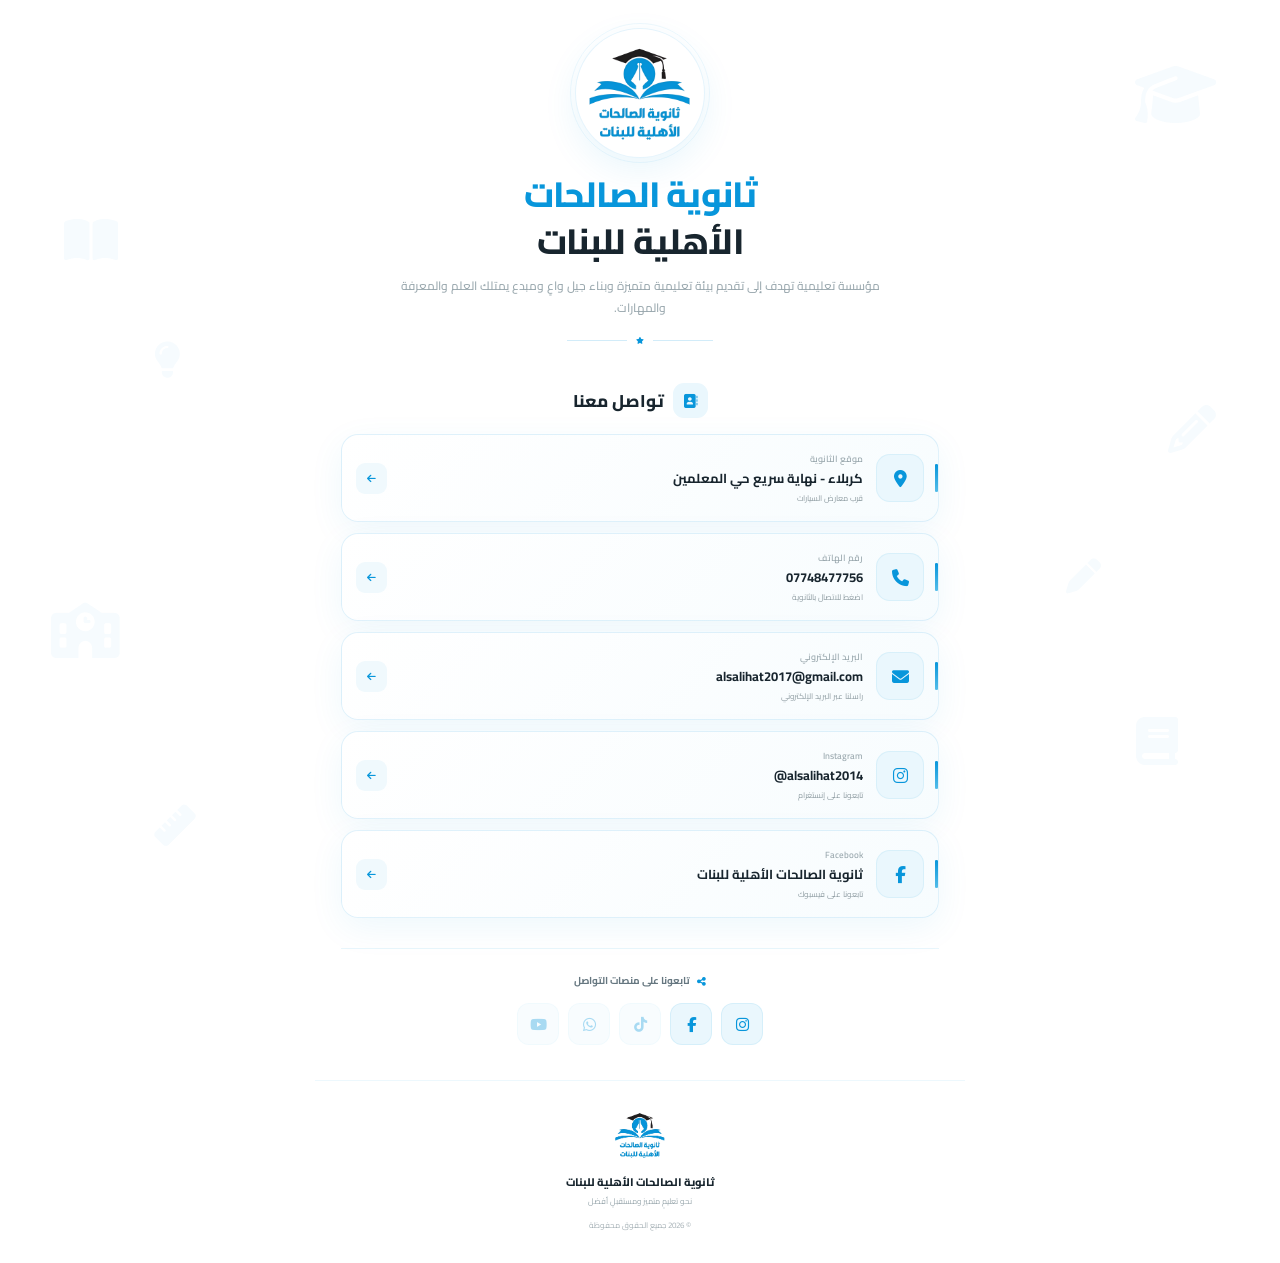
==== index.html @ 440ab349 "Add files via upload" ====
<!DOCTYPE html>
<html lang="ar" dir="rtl">

<head>

    <meta charset="UTF-8">

    <meta name="viewport"
          content="width=device-width, initial-scale=1.0">

    <meta name="theme-color"
          content="#0896DB">

    <meta name="description"
          content="ثانوية الصالحات الأهلية للبنات - كربلاء">

    <title>
        ثانوية الصالحات الأهلية للبنات
    </title>


    <!-- ==============================
         GOOGLE FONT
    =============================== -->

    <link rel="preconnect"
          href="https://fonts.googleapis.com">

    <link rel="preconnect"
          href="https://fonts.gstatic.com"
          crossorigin>

    <link href="https://fonts.googleapis.com/css2?family=Cairo:wght@400;500;600;700;800&display=swap"
          rel="stylesheet">


    <!-- ==============================
         FONT AWESOME
    =============================== -->

    <link rel="stylesheet"
          href="https://cdnjs.cloudflare.com/ajax/libs/font-awesome/6.5.2/css/all.min.css">


    <!-- ==============================
         CSS
    =============================== -->

    <link rel="stylesheet"
          href="style.css">

</head>


<body>


    <!-- ==========================================
         SCHOOL BACKGROUND SYMBOLS
    =========================================== -->

    <div class="school-symbols" aria-hidden="true">

        <span class="symbol symbol-1">
            <i class="fa-solid fa-graduation-cap"></i>
        </span>

        <span class="symbol symbol-2">
            <i class="fa-solid fa-book-open"></i>
        </span>

        <span class="symbol symbol-3">
            <i class="fa-solid fa-pencil"></i>
        </span>

        <span class="symbol symbol-4">
            <i class="fa-solid fa-school"></i>
        </span>

        <span class="symbol symbol-5">
            <i class="fa-solid fa-book"></i>
        </span>

        <span class="symbol symbol-6">
            <i class="fa-solid fa-ruler"></i>
        </span>

        <span class="symbol symbol-7">
            <i class="fa-solid fa-lightbulb"></i>
        </span>

        <span class="symbol symbol-8">
            <i class="fa-solid fa-pen"></i>
        </span>

    </div>



    <!-- ==========================================
         MAIN PAGE
    =========================================== -->

    <div class="page">


        <!-- ======================================
             HEADER
        ======================================= -->

        <header class="header">


            <!-- LOGO -->

            <div class="logo-box">

                <img src="logo.png"
                     class="logo"
                     alt="شعار ثانوية الصالحات الأهلية للبنات">

            </div>


            <!-- SCHOOL NAME -->

            <h1>

                ثانوية الصالحات

                <span>
                    الأهلية للبنات
                </span>

            </h1>


            <!-- SHORT DESCRIPTION -->

            <p class="school-description">

                مؤسسة تعليمية تهدف إلى تقديم بيئة
                تعليمية متميزة وبناء جيل واعٍ ومبدع
                يمتلك العلم والمعرفة والمهارات.

            </p>


            <!-- DECORATIVE LINE -->

            <div class="header-line">

                <span></span>

                <i class="fa-solid fa-star"></i>

                <span></span>

            </div>


        </header>



        <!-- ======================================
             CONTACT
        ======================================= -->

        <main>

            <section class="contact-section">


                <!-- SECTION TITLE -->

                <div class="section-title">

                    <div class="title-icon">

                        <i class="fa-solid fa-address-book"></i>

                    </div>

                    <h2>
                        تواصل معنا
                    </h2>

                </div>



                <!-- ==================================
                     LOCATION
                =================================== -->

                <a href="https://maps.google.com?q=%D8%AB%D8%A7%D9%86%D9%88%D9%8A%D8%A9%20%D8%A7%D9%84%D8%B5%D8%A7%D9%84%D8%AD%D8%A7%D8%AA%20%D8%A7%D9%84%D8%A7%D9%87%D9%84%D9%8A%D8%A9%20%D9%84%D9%84%D8%A8%D9%86%D8%A7%D8%AA,%20Karbala"
                   target="_blank"
                   rel="noopener noreferrer"
                   class="contact-card">


                    <div class="card-icon">

                        <i class="fa-solid fa-location-dot"></i>

                    </div>


                    <div class="card-content">

                        <small>
                            موقع الثانوية
                        </small>

                        <strong>
                            كربلاء - نهاية سريع حي المعلمين
                        </strong>

                        <p>
                            قرب معارض السيارات
                        </p>

                    </div>


                    <div class="card-arrow">

                        <i class="fa-solid fa-arrow-left"></i>

                    </div>


                </a>



                <!-- ==================================
                     PHONE
                =================================== -->

                <a href="tel:07748477756"
                   class="contact-card">


                    <div class="card-icon">

                        <i class="fa-solid fa-phone"></i>

                    </div>


                    <div class="card-content">

                        <small>
                            رقم الهاتف
                        </small>

                        <strong class="english"
                                dir="ltr">

                            07748477756

                        </strong>

                        <p>
                            اضغط للاتصال بالثانوية
                        </p>

                    </div>


                    <div class="card-arrow">

                        <i class="fa-solid fa-arrow-left"></i>

                    </div>


                </a>



                <!-- ==================================
                     EMAIL
                =================================== -->

                <a href="mailto:alsalihat2017@gmail.com"
                   class="contact-card">


                    <div class="card-icon">

                        <i class="fa-solid fa-envelope"></i>

                    </div>


                    <div class="card-content">

                        <small>
                            البريد الإلكتروني
                        </small>

                        <strong class="english"
                                dir="ltr">

                            alsalihat2017@gmail.com

                        </strong>

                        <p>
                            راسلنا عبر البريد الإلكتروني
                        </p>

                    </div>


                    <div class="card-arrow">

                        <i class="fa-solid fa-arrow-left"></i>

                    </div>


                </a>



                <!-- ==================================
                     INSTAGRAM
                =================================== -->

                <a href="https://www.instagram.com/alsalihat2014"
                   target="_blank"
                   rel="noopener noreferrer"
                   class="contact-card">


                    <div class="card-icon">

                        <i class="fa-brands fa-instagram"></i>

                    </div>


                    <div class="card-content">

                        <small>
                            Instagram
                        </small>

                        <strong class="english"
                                dir="ltr">

                            @alsalihat2014

                        </strong>

                        <p>
                            تابعونا على إنستغرام
                        </p>

                    </div>


                    <div class="card-arrow">

                        <i class="fa-solid fa-arrow-left"></i>

                    </div>


                </a>



                <!-- ==================================
                     FACEBOOK
                =================================== -->

                <a href="https://www.facebook.com/share/19AKbTuxn4/"
                   target="_blank"
                   rel="noopener noreferrer"
                   class="contact-card">


                    <div class="card-icon">

                        <i class="fa-brands fa-facebook-f"></i>

                    </div>


                    <div class="card-content">

                        <small>
                            Facebook
                        </small>

                        <strong>
                            ثانوية الصالحات الأهلية للبنات
                        </strong>

                        <p>
                            تابعونا على فيسبوك
                        </p>

                    </div>


                    <div class="card-arrow">

                        <i class="fa-solid fa-arrow-left"></i>

                    </div>


                </a>


            </section>



            <!-- ======================================
                 SOCIAL ICONS
            ======================================= -->

            <section class="social-section">


                <p class="social-heading">

                    <i class="fa-solid fa-share-nodes"></i>

                    تابعونا على منصات التواصل

                </p>


                <div class="social-icons">


                    <!-- Instagram -->

                    <a href="https://www.instagram.com/alsalihat2014"
                       target="_blank"
                       rel="noopener noreferrer"
                       aria-label="Instagram">

                        <i class="fa-brands fa-instagram"></i>

                    </a>


                    <!-- Facebook -->

                    <a href="https://www.facebook.com/share/19AKbTuxn4/"
                       target="_blank"
                       rel="noopener noreferrer"
                       aria-label="Facebook">

                        <i class="fa-brands fa-facebook-f"></i>

                    </a>


                    <!-- TikTok - Add Link -->

                    <a href="#"
                       class="disabled-social"
                       aria-label="TikTok">

                        <i class="fa-brands fa-tiktok"></i>

                    </a>


                    <!-- WhatsApp - Add Link -->

                    <a href="#"
                       class="disabled-social"
                       aria-label="WhatsApp">

                        <i class="fa-brands fa-whatsapp"></i>

                    </a>


                    <!-- YouTube - Add Link -->

                    <a href="#"
                       class="disabled-social"
                       aria-label="YouTube">

                        <i class="fa-brands fa-youtube"></i>

                    </a>


                </div>


            </section>


        </main>



        <!-- ======================================
             FOOTER
        ======================================= -->

        <footer>


            <div class="footer-logo">

                <img src="logo.png"
                     alt="شعار ثانوية الصالحات">

            </div>


            <h3>
                ثانوية الصالحات الأهلية للبنات
            </h3>


            <p>
                نحو تعليمٍ متميز ومستقبلٍ أفضل
            </p>


            <div class="copyright">

                ©

                <span id="year"></span>

                جميع الحقوق محفوظة

            </div>


        </footer>


    </div>



    <!-- ==========================================
         SCROLL TOP
    =========================================== -->

    <button id="scrollTop"
            class="scroll-top"
            aria-label="العودة إلى الأعلى">

        <i class="fa-solid fa-chevron-up"></i>

    </button>



    <!-- ==========================================
         JAVASCRIPT
    =========================================== -->

    <script src="script.js"></script>


</body>

</html>
---- style.css ----
/* =========================================================
   ثانوية الصالحات الأهلية للبنات
   PROFESSIONAL CSS
========================================================= */


/* =========================================================
   VARIABLES
========================================================= */

:root {

    --blue: #0896DB;

    --blue-dark: #067DB8;

    --blue-light: #EAF7FD;

    --blue-ultra-light: #F7FCFE;

    --dark: #18252E;

    --text: #667780;

    --muted: #9AA8AE;

    --white: #FFFFFF;

    --border: rgba(8, 150, 219, 0.12);

    --shadow:
        0 10px 35px rgba(8, 150, 219, 0.07);

    --shadow-hover:
        0 18px 45px rgba(8, 150, 219, 0.14);

}


/* =========================================================
   RESET
========================================================= */

* {

    margin: 0;

    padding: 0;

    box-sizing: border-box;

}


html {

    scroll-behavior: smooth;

}


body {

    min-height: 100vh;

    margin: 0;

    background: #FFFFFF;

    color: var(--dark);

    font-family: "Cairo", sans-serif;

    overflow-x: hidden;

}


button,
a {

    -webkit-tap-highlight-color: transparent;

}


::selection {

    background: var(--blue);

    color: #FFFFFF;

}


/* =========================================================
   PAGE
========================================================= */

.page {

    width: 100%;

    max-width: 650px;

    margin: 0 auto;

    position: relative;

    z-index: 2;

}


/* =========================================================
   SCHOOL BACKGROUND SYMBOLS
========================================================= */

.school-symbols {

    position: fixed;

    inset: 0;

    width: 100%;

    height: 100%;

    overflow: hidden;

    pointer-events: none;

    z-index: 0;

}


.school-symbols .symbol {

    position: absolute;

    display: flex;

    align-items: center;

    justify-content: center;

    color: var(--blue);

    opacity: .035;

    animation: floating 8s ease-in-out infinite;

}


.symbol-1 {

    top: 7%;

    right: 5%;

    font-size: 65px;

}


.symbol-2 {

    top: 24%;

    left: 5%;

    font-size: 48px;

    animation-delay: -2s !important;

}


.symbol-3 {

    top: 45%;

    right: 5%;

    font-size: 48px;

    animation-delay: -4s !important;

}


.symbol-4 {

    top: 67%;

    left: 4%;

    font-size: 55px;

    animation-delay: -1s !important;

}


.symbol-5 {

    bottom: 15%;

    right: 8%;

    font-size: 48px;

    animation-delay: -5s !important;

}


.symbol-6 {

    bottom: 6%;

    left: 12%;

    font-size: 42px;

    animation-delay: -3s !important;

}


.symbol-7 {

    top: 38%;

    left: 12%;

    font-size: 36px;

    animation-delay: -6s !important;

}


.symbol-8 {

    bottom: 34%;

    right: 14%;

    font-size: 35px;

    animation-delay: -7s !important;

}


@keyframes floating {

    0%,
    100% {

        transform:
            translateY(0)
            rotate(-8deg);

    }

    50% {

        transform:
            translateY(-12px)
            rotate(3deg);

    }

}


/* =========================================================
   HEADER
========================================================= */

.header {

    width: 92%;

    margin: 0 auto;

    padding-top: 28px;

    text-align: center;

    animation:
        headerShow .8s ease both;

}


@keyframes headerShow {

    from {

        opacity: 0;

        transform: translateY(-20px);

    }

    to {

        opacity: 1;

        transform: translateY(0);

    }

}


/* =========================================================
   LOGO
========================================================= */

.logo-box {

    width: 130px;

    height: 130px;

    margin: 0 auto 13px;

    display: flex;

    align-items: center;

    justify-content: center;

    background: #FFFFFF;

    border-radius: 50%;

    border:
        1px solid rgba(8,150,219,.10);

    box-shadow:
        0 12px 35px rgba(8,150,219,.09);

    position: relative;

    transition:
        transform .35s ease,
        box-shadow .35s ease;

}


.logo-box::before {

    content: "";

    position: absolute;

    inset: -6px;

    border-radius: 50%;

    border:
        1px solid rgba(8,150,219,.07);

}


.logo-box:hover {

    transform:
        translateY(-4px)
        scale(1.02);

    box-shadow:
        0 18px 45px rgba(8,150,219,.15);

}


.logo {

    width: 92%;

    height: 92%;

    object-fit: contain;

    display: block;

}


/* =========================================================
   SCHOOL NAME
========================================================= */

.header h1 {

    margin: 0;

    color: var(--blue);

    font-size:
        clamp(25px, 5vw, 35px);

    font-weight: 800;

    line-height: 1.35;

    letter-spacing: -.8px;

}


.header h1 span {

    display: block;

    color: var(--dark);

}


/* =========================================================
   DESCRIPTION
========================================================= */

.school-description {

    max-width: 500px;

    margin: 9px auto 0;

    color: var(--muted);

    font-size:
        clamp(9px, 1.8vw, 12px);

    font-weight: 500;

    line-height: 1.9;

}


/* =========================================================
   HEADER LINE
========================================================= */

.header-line {

    width: 160px;

    height: 15px;

    margin: 13px auto 0;

    display: flex;

    align-items: center;

    justify-content: center;

    gap: 9px;

}


.header-line span {

    width: 60px;

    height: 1px;

    background:
        rgba(8,150,219,.18);

}


.header-line i {

    color: var(--blue);

    font-size: 7px;

}


/* =========================================================
   MAIN
========================================================= */

main {

    width: 92%;

    margin: 0 auto;

    padding:
        35px 0 35px;

}


/* =========================================================
   CONTACT SECTION
========================================================= */

.contact-section {

    width: 100%;

}


/* =========================================================
   SECTION TITLE
========================================================= */

.section-title {

    display: flex;

    align-items: center;

    justify-content: center;

    gap: 9px;

    margin-bottom: 16px;

}


.title-icon {

    width: 35px;

    height: 35px;

    display: flex;

    align-items: center;

    justify-content: center;

    border-radius: 11px;

    color: var(--blue);

    background:
        var(--blue-light);

    font-size: 14px;

}


.section-title h2 {

    color: var(--dark);

    font-size: 17px;

    font-weight: 800;

}


/* =========================================================
   CONTACT CARD
========================================================= */

.contact-card {

    width: 100%;

    min-height: 88px;

    margin-bottom: 11px;

    padding:
        13px 14px;

    display: flex;

    align-items: center;

    gap: 13px;

    position: relative;

    overflow: hidden;

    text-decoration: none;

    color: inherit;

    background:
        linear-gradient(
            135deg,
            #FFFFFF,
            var(--blue-ultra-light)
        );

    border:
        1px solid var(--border);

    border-radius: 17px;

    box-shadow: var(--shadow);

    opacity: 0;

    transform: translateY(18px);

    transition:
        opacity .65s ease,
        transform .65s ease,
        box-shadow .35s ease,
        border-color .35s ease;

}


.contact-card.visible {

    opacity: 1;

    transform: translateY(0);

}


.contact-card:hover {

    transform:
        translateY(-4px);

    border-color:
        rgba(8,150,219,.24);

    box-shadow:
        var(--shadow-hover);

}


.contact-card::before {

    content: "";

    position: absolute;

    right: 0;

    top: 15px;

    bottom: 15px;

    width: 3px;

    background:
        linear-gradient(
            180deg,
            var(--blue),
            #54BDE9
        );

    border-radius: 5px;

    transform: scaleY(.5);

    transition:
        transform .35s ease;

}


.contact-card:hover::before {

    transform: scaleY(1);

}


/* =========================================================
   CARD ICON
========================================================= */

.card-icon {

    flex: 0 0 48px;

    width: 48px;

    height: 48px;

    display: flex;

    align-items: center;

    justify-content: center;

    border-radius: 14px;

    background:
        var(--blue-light);

    color: var(--blue);

    font-size: 17px;

    border:
        1px solid rgba(8,150,219,.08);

    transition:
        .35s ease;

}


.contact-card:hover .card-icon {

    color: #FFFFFF;

    background:
        var(--blue);

    transform:
        scale(1.06)
        rotate(-3deg);

}


/* =========================================================
   CARD CONTENT
========================================================= */

.card-content {

    flex: 1;

    min-width: 0;

    text-align: right;

}


.card-content small {

    display: block;

    margin-bottom: 1px;

    color: var(--muted);

    font-size: 9px;

    font-weight: 600;

}


.card-content strong {

    display: block;

    color: var(--dark);

    font-size:
        clamp(10px, 2vw, 13px);

    font-weight: 700;

    line-height: 1.65;

    overflow-wrap: anywhere;

}


.card-content p {

    margin-top: 1px;

    color: #98A5AA;

    font-size: 8px;

    font-weight: 500;

}


/* =========================================================
   ENGLISH TEXT
========================================================= */

.english {

    direction: ltr;

    text-align: right;

    font-family:
        "Cairo",
        sans-serif;

}


/* =========================================================
   CARD ARROW
========================================================= */

.card-arrow {

    flex: 0 0 31px;

    width: 31px;

    height: 31px;

    display: flex;

    align-items: center;

    justify-content: center;

    border-radius: 9px;

    background:
        #F0F9FD;

    color: var(--blue);

    font-size: 10px;

    transition:
        .35s ease;

}


.contact-card:hover .card-arrow {

    color: #FFFFFF;

    background:
        var(--blue);

    transform:
        translateX(-4px);

}


/* =========================================================
   SOCIAL SECTION
========================================================= */

.social-section {

    margin-top: 30px;

    padding-top: 22px;

    text-align: center;

    border-top:
        1px solid
        rgba(8,150,219,.09);

}


.social-heading {

    display: flex;

    align-items: center;

    justify-content: center;

    gap: 7px;

    color: var(--text);

    font-size: 10px;

    font-weight: 700;

}


.social-heading i {

    color: var(--blue);

}


/* =========================================================
   SOCIAL ICONS
========================================================= */

.social-icons {

    margin-top: 13px;

    display: flex;

    align-items: center;

    justify-content: center;

    gap: 9px;

}


.social-icons a {

    width: 42px;

    height: 42px;

    display: flex;

    align-items: center;

    justify-content: center;

    border-radius: 12px;

    text-decoration: none;

    color: var(--blue);

    background:
        var(--blue-light);

    border:
        1px solid
        rgba(8,150,219,.09);

    font-size: 15px;

    transition:
        transform .3s ease,
        background .3s ease,
        color .3s ease,
        box-shadow .3s ease;

}


.social-icons a:hover {

    color: #FFFFFF;

    background:
        var(--blue);

    transform:
        translateY(-5px);

    box-shadow:
        0 10px 25px
        rgba(8,150,219,.17);

}


/* =========================================================
   DISABLED SOCIAL
========================================================= */

.disabled-social {

    opacity: .35;

    cursor: default;

}


.disabled-social:hover {

    color: var(--blue) !important;

    background:
        var(--blue-light) !important;

    transform: none !important;

    box-shadow: none !important;

}


/* =========================================================
   FOOTER
========================================================= */

footer {

    width: 100%;

    padding:
        25px 15px 30px;

    text-align: center;

    border-top:
        1px solid
        rgba(8,150,219,.07);

}


.footer-logo {

    width: 58px;

    height: 58px;

    margin: 0 auto 8px;

}


.footer-logo img {

    width: 100%;

    height: 100%;

    object-fit: contain;

}


footer h3 {

    color: var(--dark);

    font-size: 11px;

    font-weight: 800;

}


footer p {

    margin-top: 2px;

    color: var(--muted);

    font-size: 8px;

}


.copyright {

    margin-top: 9px;

    color: #A6B1B6;

    font-size: 8px;

}


/* =========================================================
   SCROLL TOP
========================================================= */

.scroll-top {

    position: fixed;

    left: 20px;

    bottom: 20px;

    width: 42px;

    height: 42px;

    display: flex;

    align-items: center;

    justify-content: center;

    border: none;

    border-radius: 12px;

    color: #FFFFFF;

    background:
        var(--blue);

    box-shadow:
        0 10px 25px
        rgba(8,150,219,.2);

    cursor: pointer;

    opacity: 0;

    visibility: hidden;

    transform:
        translateY(15px);

    transition:
        .3s ease;

    z-index: 50;

}


.scroll-top.show {

    opacity: 1;

    visibility: visible;

    transform:
        translateY(0);

}


.scroll-top:hover {

    background:
        var(--blue-dark);

    transform:
        translateY(-4px);

}


/* =========================================================
   MOBILE
========================================================= */

@media (max-width: 600px) {


    .header {

        padding-top: 22px;

    }


    .logo-box {

        width: 108px;

        height: 108px;

        margin-bottom: 11px;

    }


    .header h1 {

        font-size: 23px;

        line-height: 1.4;

    }


    .school-description {

        max-width: 340px;

        margin-top: 7px;

        font-size: 9px;

        line-height: 1.9;

    }


    .header-line {

        margin-top: 11px;

    }


    main {

        padding-top: 28px;

    }


    .section-title {

        margin-bottom: 13px;

    }


    .section-title h2 {

        font-size: 15px;

    }


    .title-icon {

        width: 32px;

        height: 32px;

        border-radius: 10px;

        font-size: 12px;

    }


    .contact-card {

        min-height: 79px;

        padding: 11px;

        gap: 10px;

        border-radius: 15px;

    }


    .card-icon {

        flex-basis: 42px;

        width: 42px;

        height: 42px;

        border-radius: 12px;

        font-size: 15px;

    }


    .card-content small {

        font-size: 8px;

    }


    .card-content strong {

        font-size: 10px;

    }


    .card-content p {

        font-size: 7px;

    }


    .card-arrow {

        flex-basis: 28px;

        width: 28px;

        height: 28px;

        font-size: 9px;

    }


    .social-section {

        margin-top: 25px;

        padding-top: 19px;

    }


    .social-heading {

        font-size: 9px;

    }


    .social-icons {

        gap: 7px;

        margin-top: 11px;

    }


    .social-icons a {

        width: 38px;

        height: 38px;

        border-radius: 11px;

        font-size: 13px;

    }


    footer {

        padding-top: 22px;

    }


    .footer-logo {

        width: 50px;

        height: 50px;

    }


    .scroll-top {

        width: 38px;

        height: 38px;

        left: 14px;

        bottom: 14px;

        border-radius: 10px;

    }


    .school-symbols .symbol-1 {

        right: -15px;

    }


    .school-symbols .symbol-2 {

        left: -15px;

    }


    .school-symbols .symbol-4 {

        left: -15px;

    }

}


/* =========================================================
   VERY SMALL MOBILE
========================================================= */

@media (max-width: 380px) {


    .logo-box {

        width: 96px;

        height: 96px;

    }


    .header h1 {

        font-size: 21px;

    }


    .school-description {

        font-size: 8px;

    }


    .contact-card {

        min-height: 75px;

        padding: 9px;

    }


    .card-icon {

        flex-basis: 39px;

        width: 39px;

        height: 39px;

    }


    .card-content strong {

        font-size: 9px;

    }

}


/* =========================================================
   REDUCED MOTION
========================================================= */

@media (prefers-reduced-motion: reduce) {

    *,
    *::before,
    *::after {

        animation: none !important;

        transition: none !important;

        scroll-behavior: auto !important;

    }

}
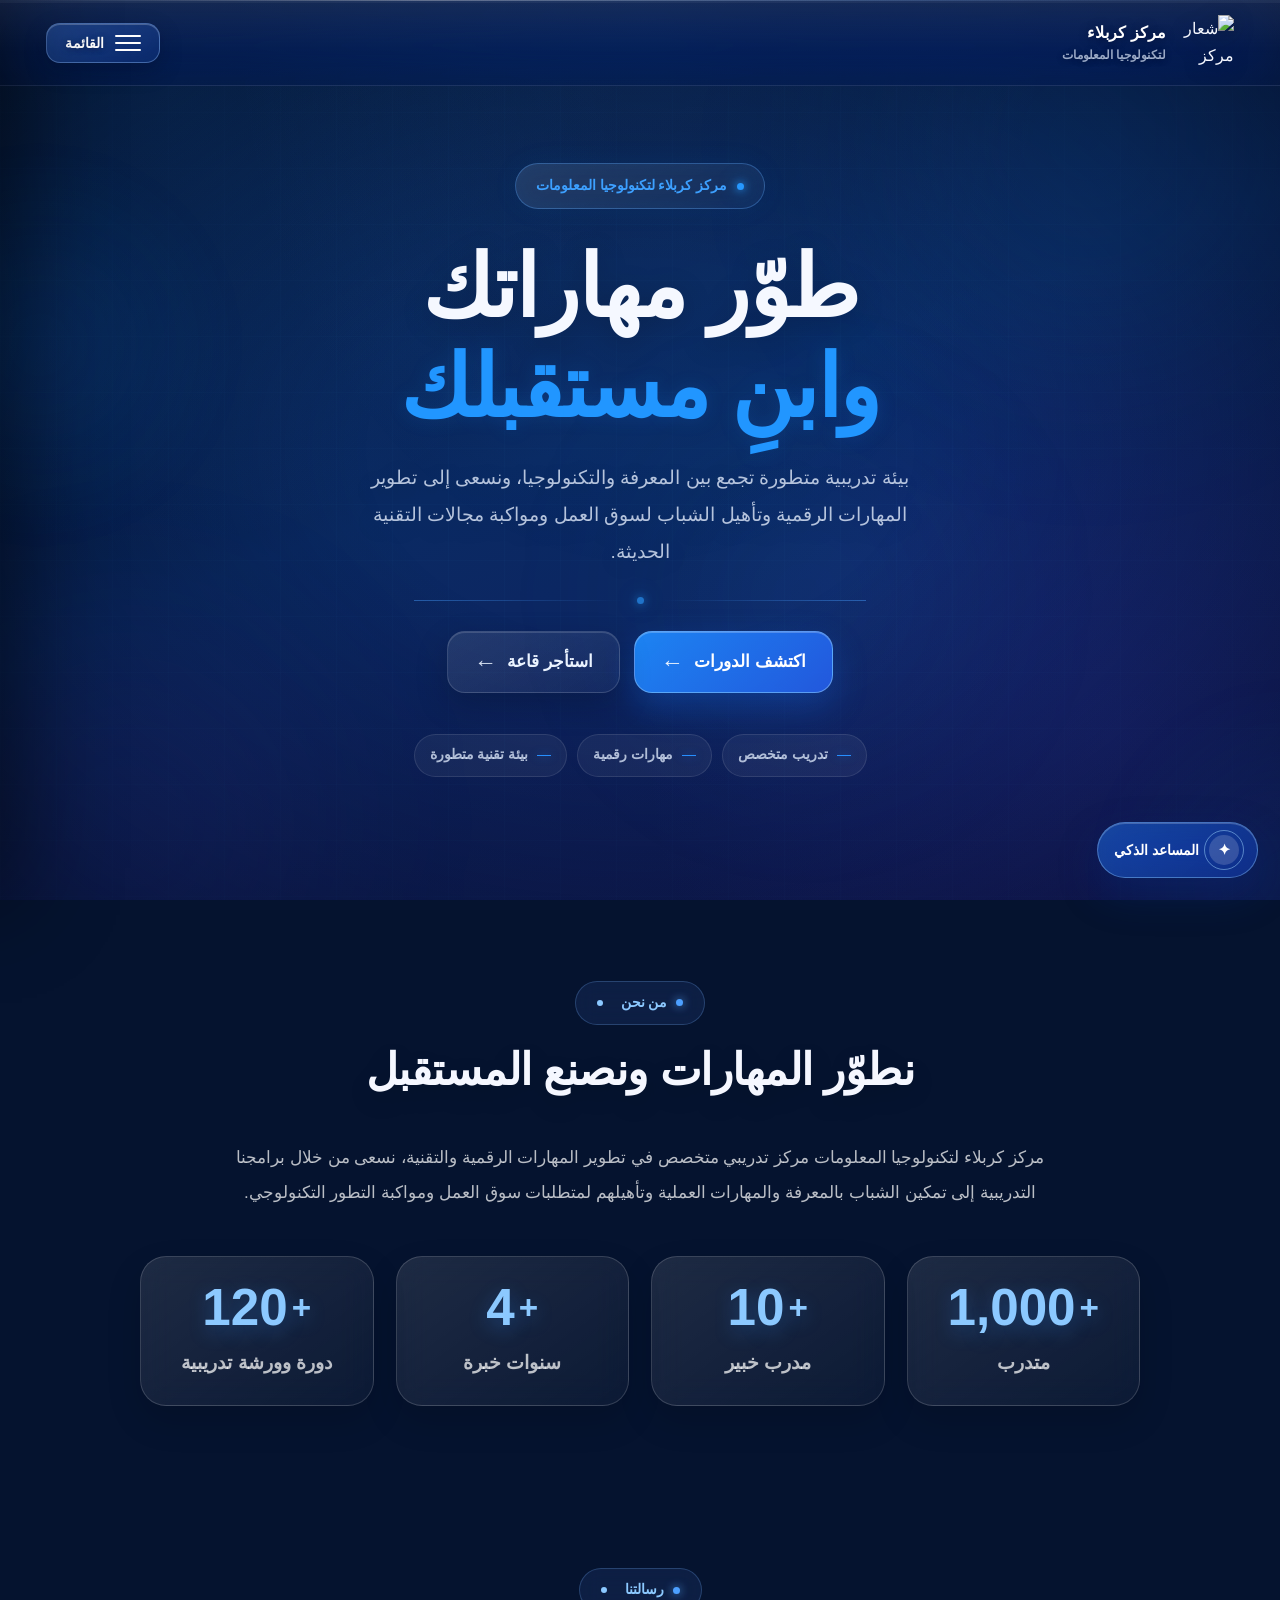
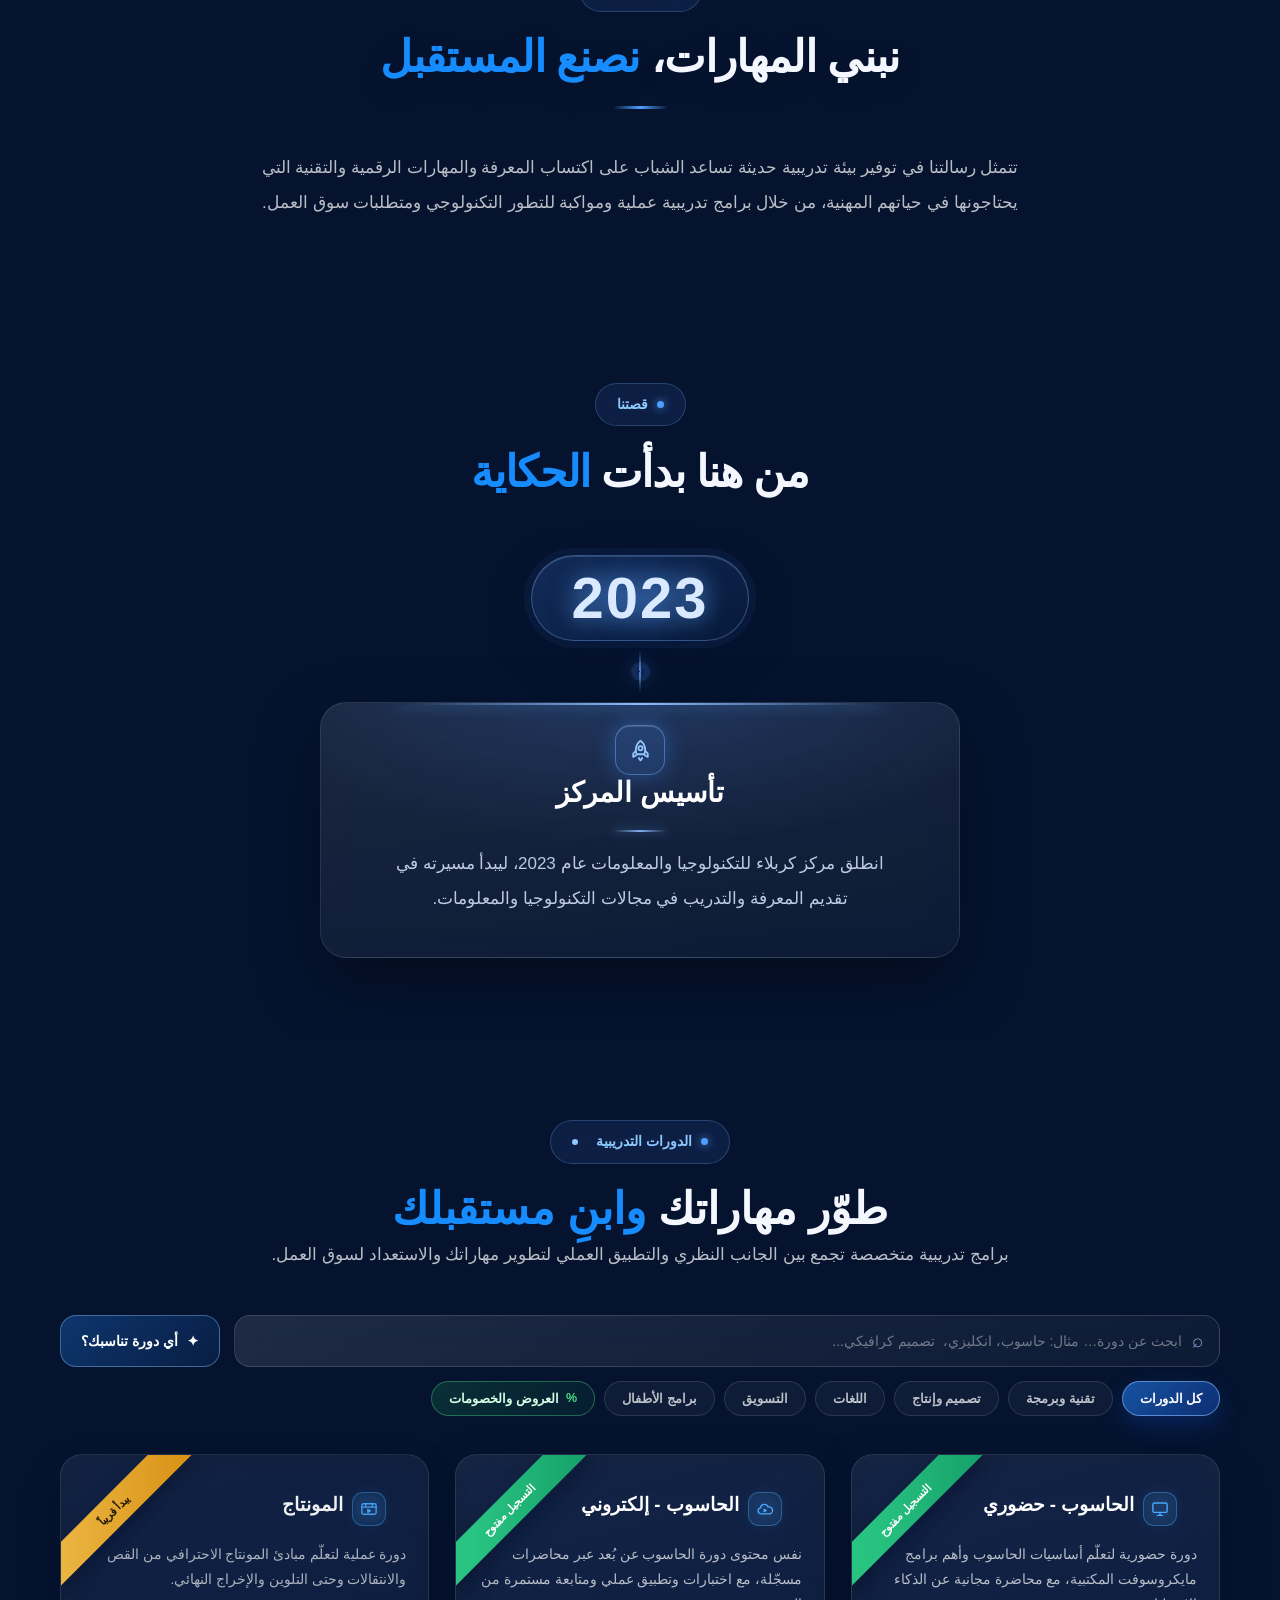
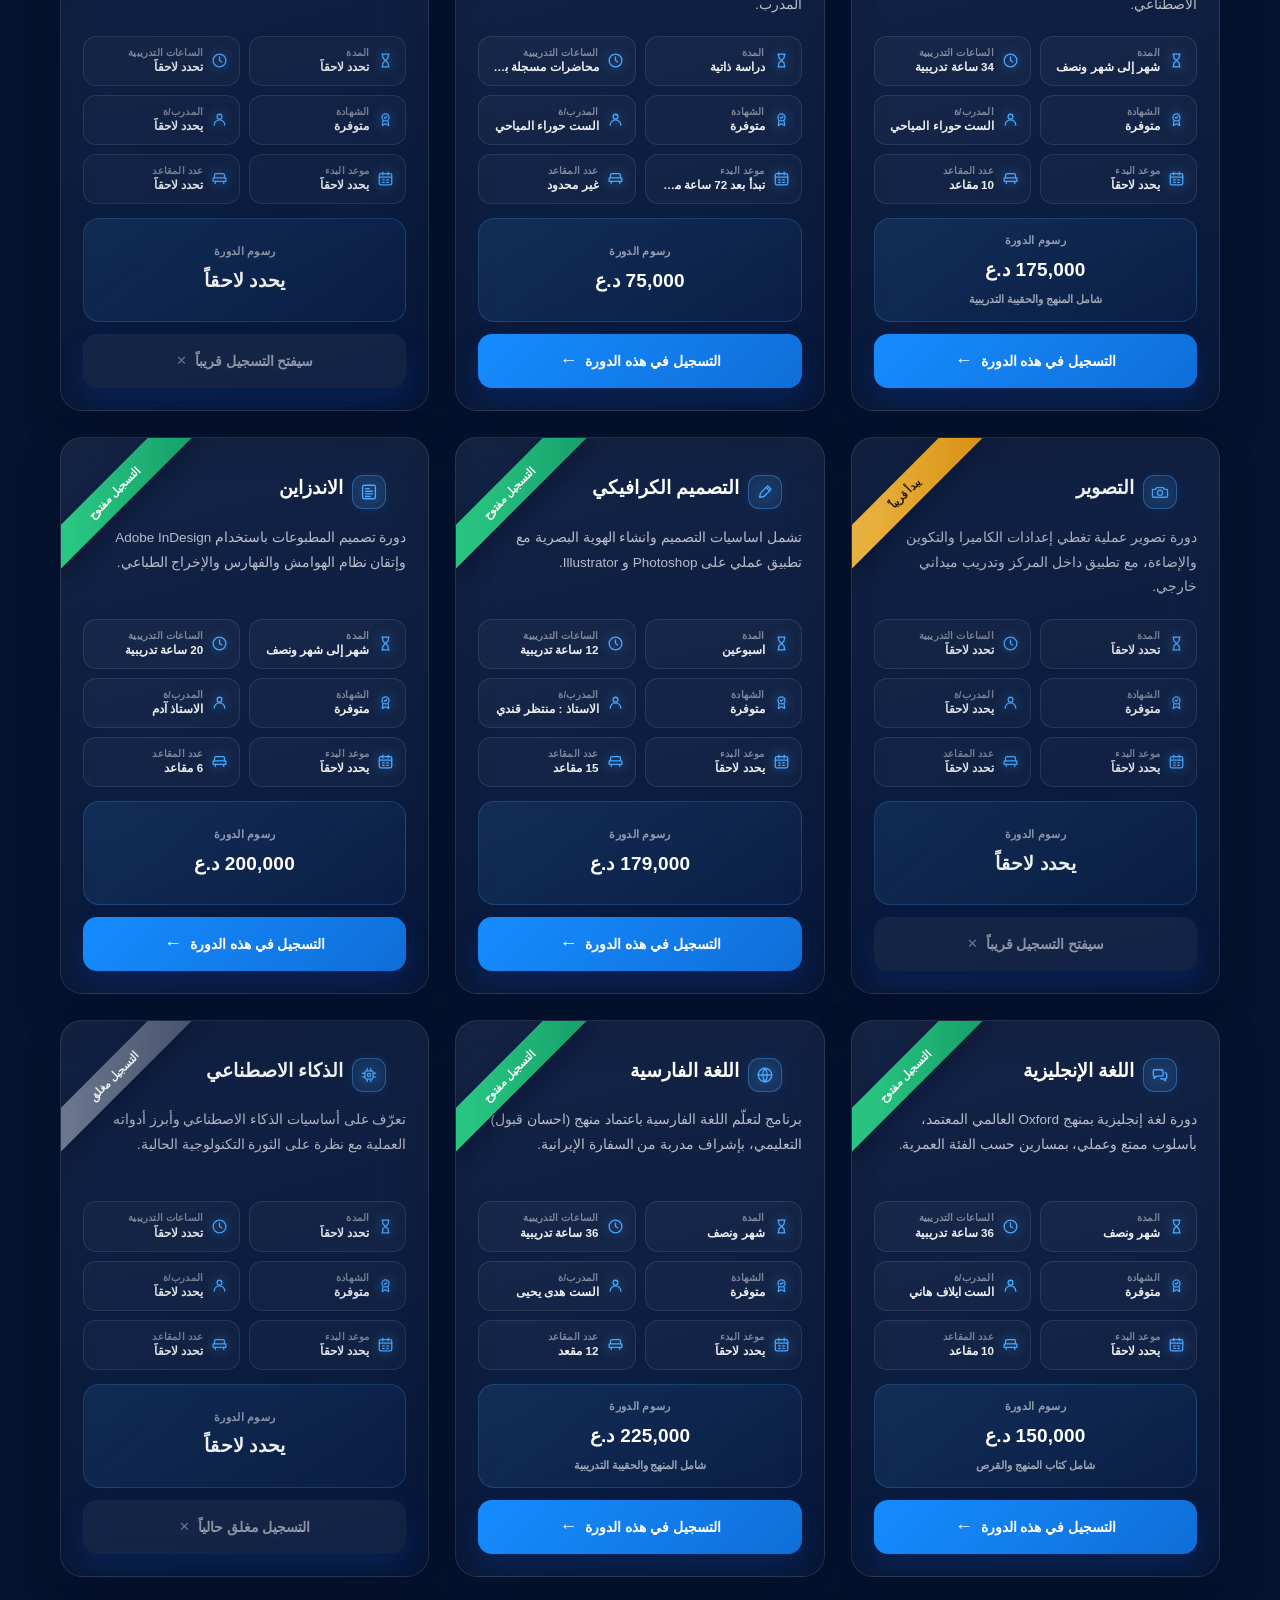
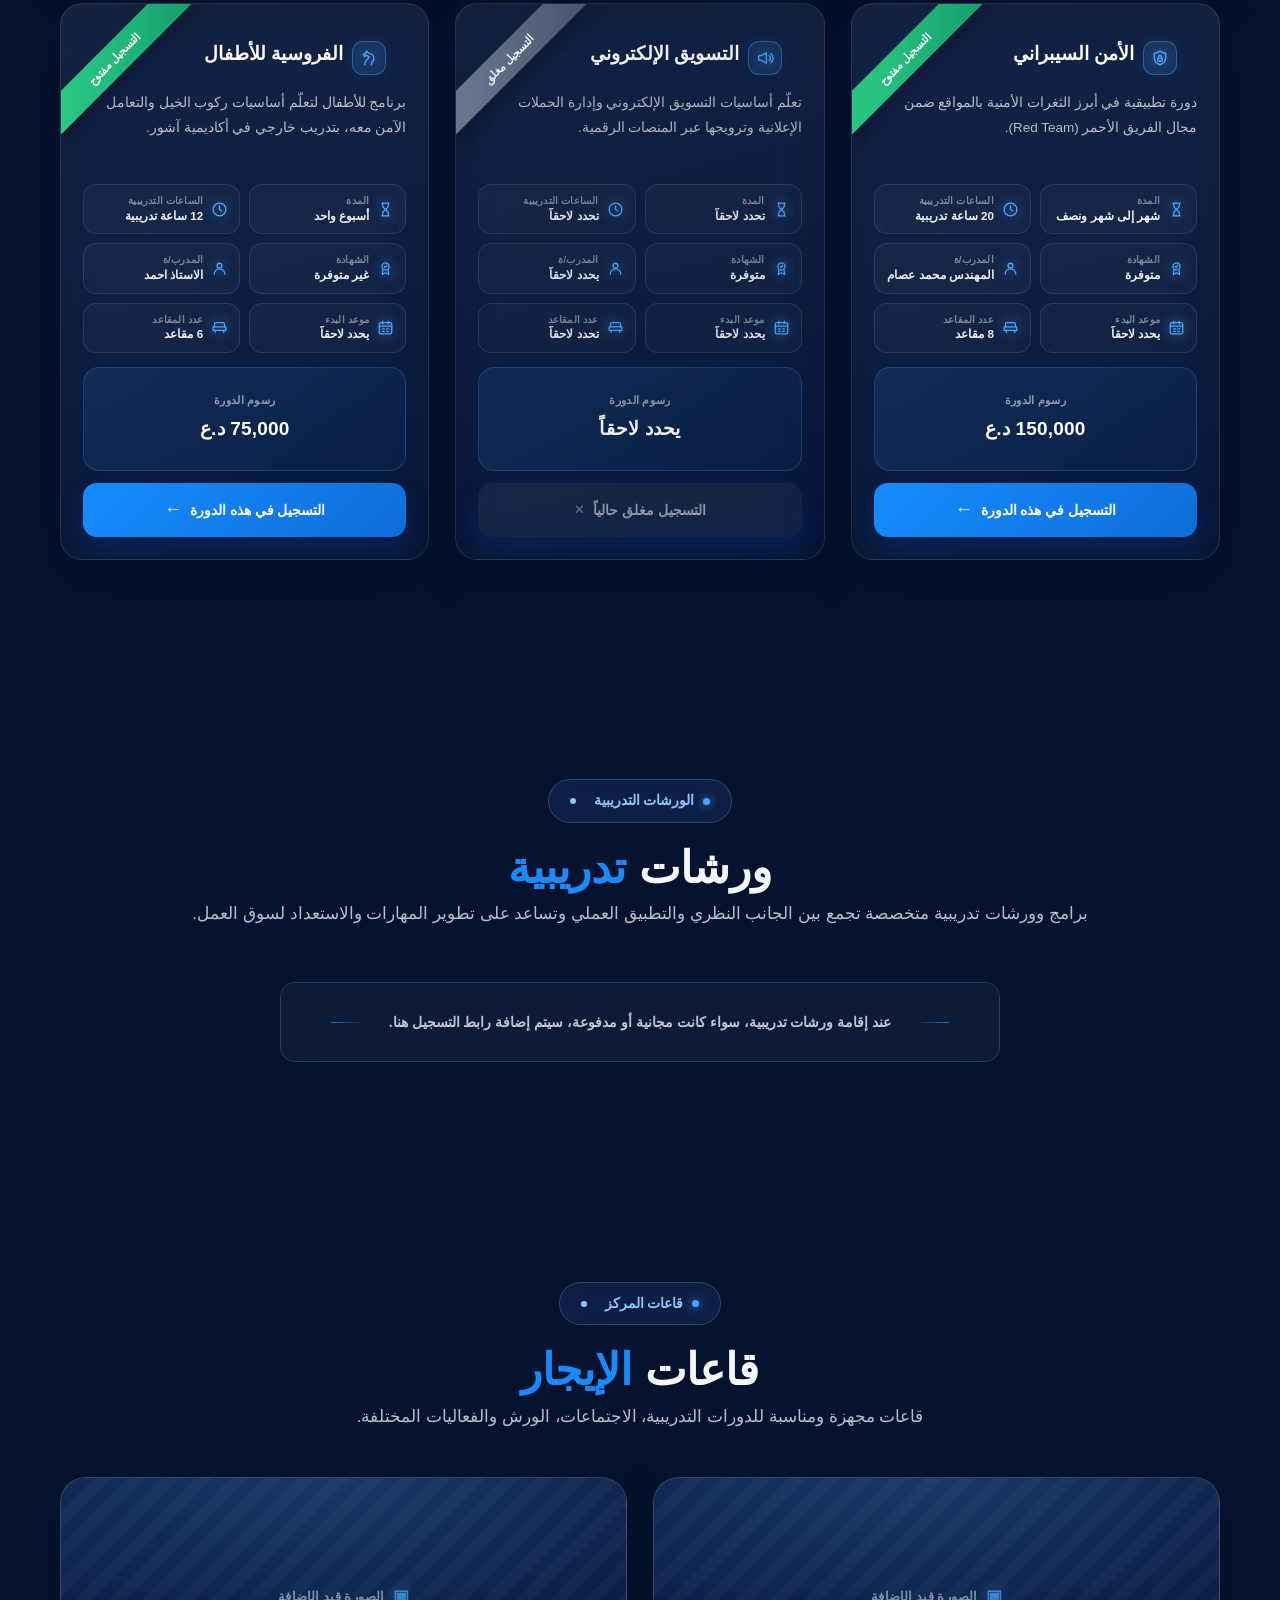
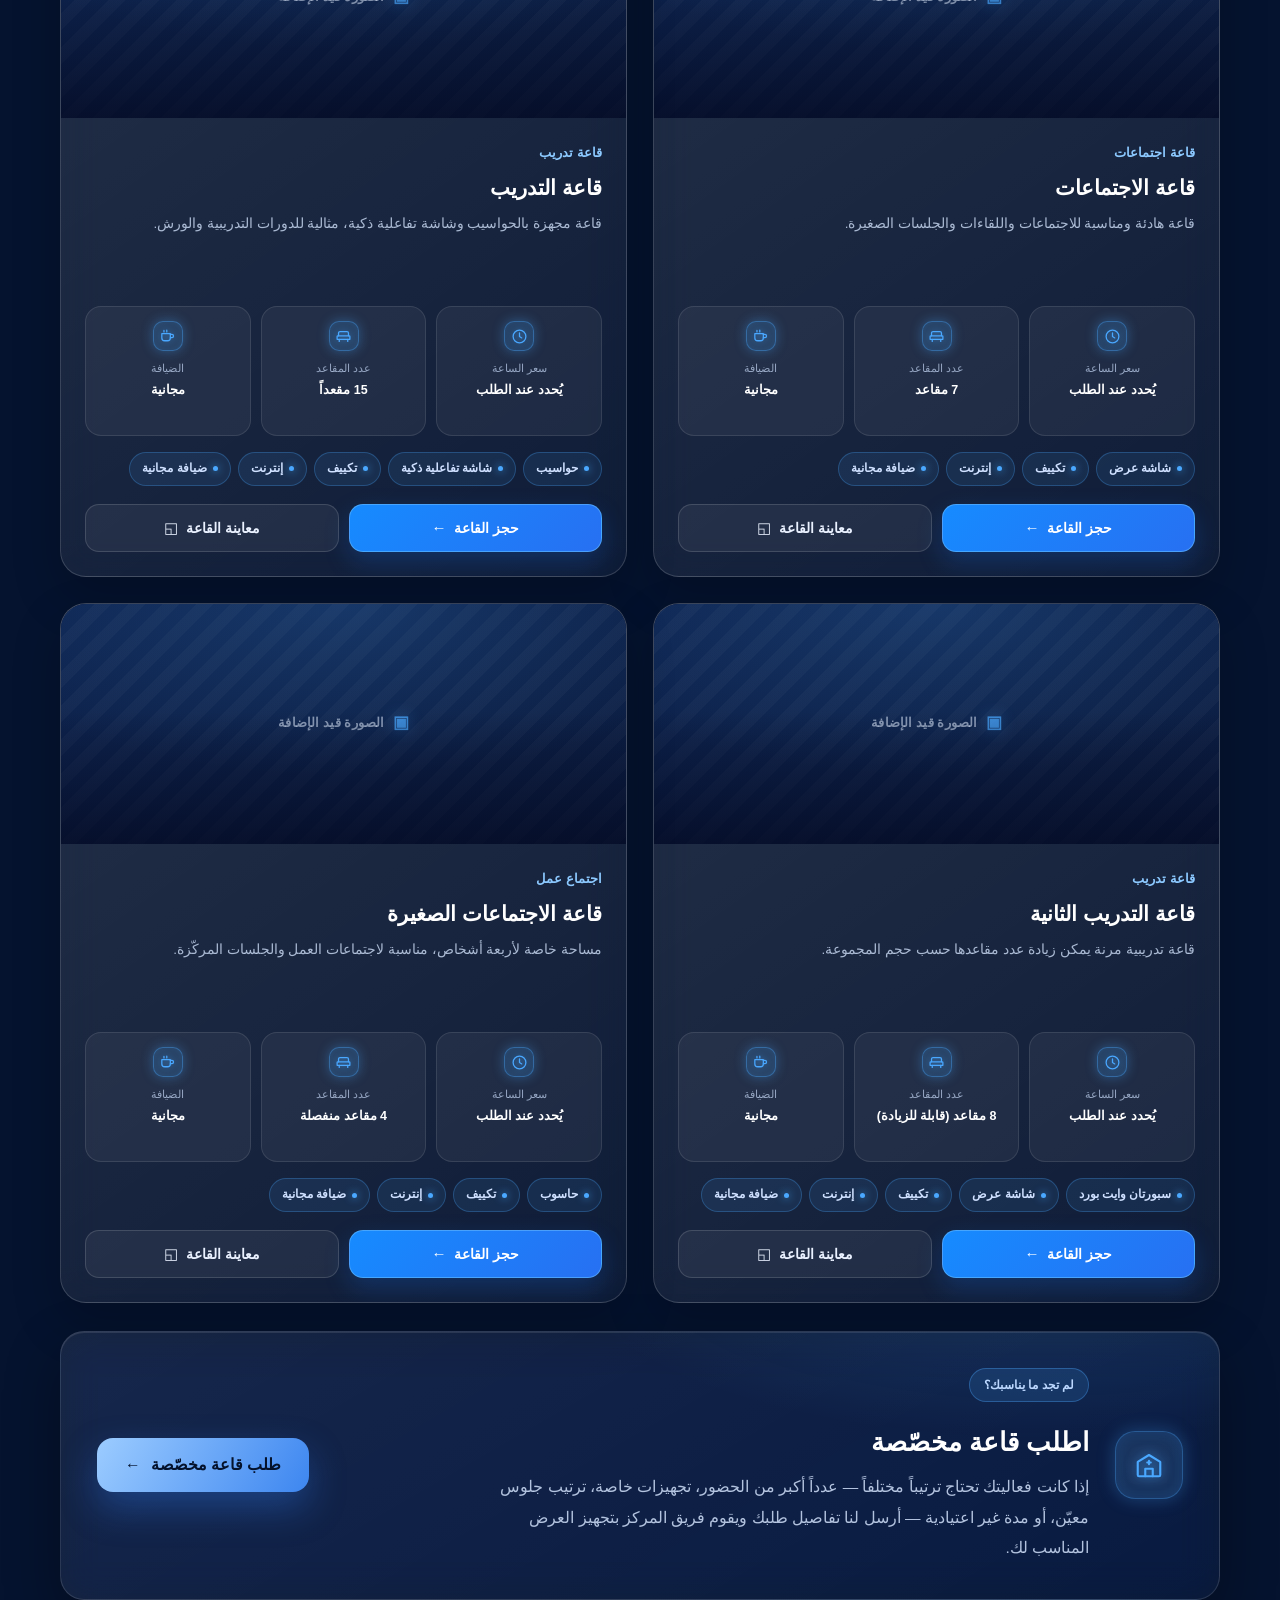
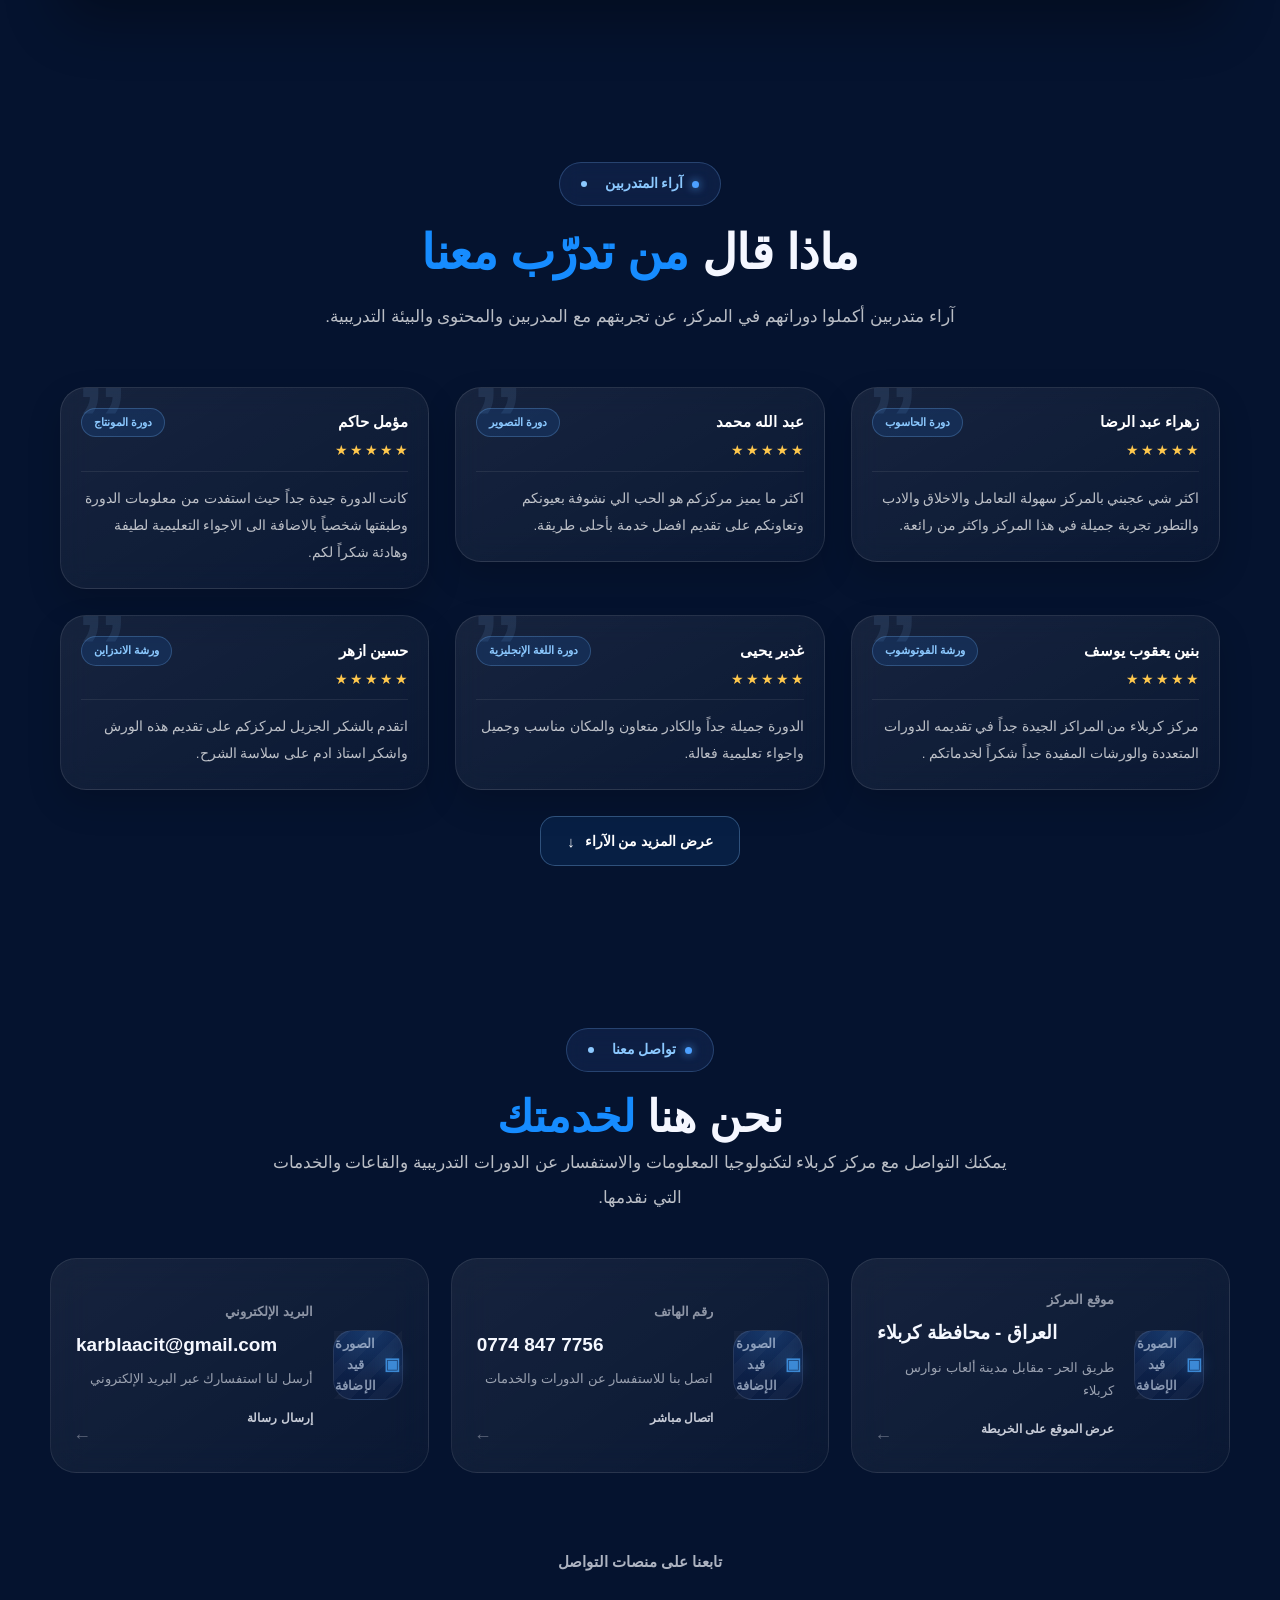
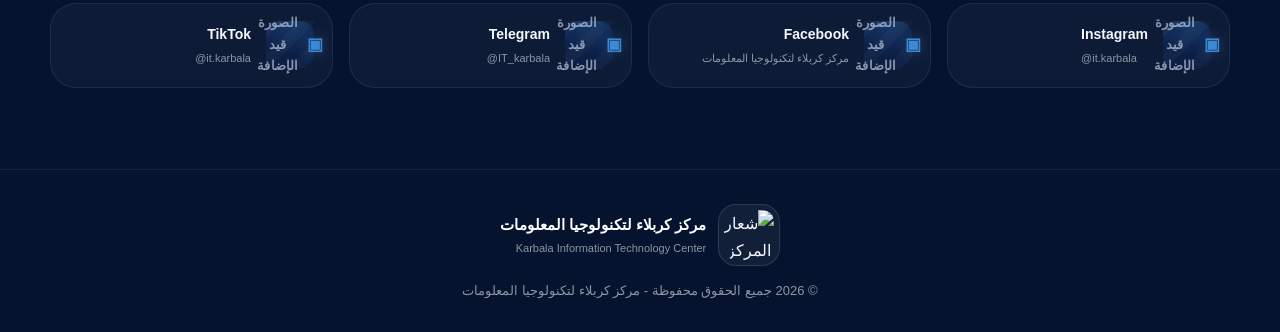
==== commit c77aff3c: "Add files via upload" ====
--- a/index.html
+++ b/index.html
@@ -5,573 +5,1493 @@
 
     <meta charset="UTF-8">
 
-    <meta name="viewport"
-          content="width=device-width, initial-scale=1.0">
-
-    <meta name="theme-color"
-          content="#0896DB">
-
-    <meta name="description"
-          content="ثانوية الصالحات الأهلية للبنات - كربلاء">
+    <meta
+        name="viewport"
+        content="width=device-width, initial-scale=1.0, viewport-fit=cover"
+    >
 
     <title>
-        ثانوية الصالحات الأهلية للبنات
+        مركز كربلاء لتكنولوجيا المعلومات
     </title>
 
 
-    <!-- ==============================
-         GOOGLE FONT
-    =============================== -->
-
-    <link rel="preconnect"
-          href="https://fonts.googleapis.com">
-
-    <link rel="preconnect"
-          href="https://fonts.gstatic.com"
-          crossorigin>
-
-    <link href="https://fonts.googleapis.com/css2?family=Cairo:wght@400;500;600;700;800&display=swap"
-          rel="stylesheet">
-
-
-    <!-- ==============================
-         FONT AWESOME
-    =============================== -->
-
-    <link rel="stylesheet"
-          href="https://cdnjs.cloudflare.com/ajax/libs/font-awesome/6.5.2/css/all.min.css">
-
-
-    <!-- ==============================
+
+    <meta name="description" content="مركز كربلاء لتكنولوجيا المعلومات — مركز تدريبي متخصص في كربلاء يقدم دورات الحاسوب، المونتاج، التصوير، الفوتوشوب، اللغات، الذكاء الاصطناعي، الأمن السيبراني والتسويق الإلكتروني، مع قاعات مجهزة للإيجار.">
+    <meta name="keywords" content="مركز كربلاء لتكنولوجيا المعلومات, دورات كربلاء, دورة حاسوب كربلاء, دورة تصوير, دورة مونتاج, تعليم كربلاء, قاعات ايجار كربلاء, دورات الذكاء الاصطناعي">
+    <meta name="author" content="مركز كربلاء لتكنولوجيا المعلومات">
+    <meta name="theme-color" content="#0a1e4d">
+    <link rel="canonical" href="https://karbala-it.com/">
+    <meta name="robots" content="index, follow, max-image-preview:large">
+    <meta name="format-detection" content="telephone=no">
+    <meta name="color-scheme" content="dark">
+    <meta name="geo.region" content="IQ-KE">
+    <meta name="geo.placename" content="كربلاء">
+
+    <!-- =====================================================
+         حماية أمنية (Security Hardening)
+         ---------------------------------------------------
+         script-src أصبح 'self' فقط بدون 'unsafe-inline' — كل
+         أزرار الموقع تستخدم الآن data-action بدل onclick المضمّن
+         (راجع V73 بأسفل script.js)، فأي كود يحاول التسلل عبر حقن
+         HTML/<script> لن ينفَّذ إطلاقاً حتى لو نجح بالوصول للصفحة.
+
+         style-src ما زال يحتاج 'unsafe-inline' لأن الموقع يستخدم
+         حركات JS كثيرة تُغيّر خاصية style مباشرة (شريط التقدّم،
+         عدّاد الإحصائيات، تمرير الصور...) — هذا فرق مقصود، لأن
+         حقن CSS خطره أقل بكثير من حقن JS قابل للتنفيذ.
+
+         الحماية الأقوى (X-Frame-Options, X-Content-Type-Options, HSTS,
+         Permissions-Policy) لازم تُضاف كـ HTTP Headers من
+         إعدادات الاستضافة — راجع ملفات: _headers / .htaccess
+         / nginx-security.conf المرفقة معها شرح كامل.
+
+         ⚠️ إذا فعّلتوا مستقبلاً SHEETS_ENDPOINT أو PAYMENT_ENDPOINT
+         في script.js، لازم تضيفوا نطاقهم داخل connect-src
+         و form-action بالأسفل، وإلا راح يمنعهم CSP من العمل.
+    ====================================================== -->
+    <meta http-equiv="Content-Security-Policy" content="
+        default-src 'self';
+        script-src 'self';
+        style-src 'self' 'unsafe-inline' https://fonts.googleapis.com;
+        font-src 'self' https://fonts.gstatic.com;
+        img-src 'self' data:;
+        connect-src 'self';
+        object-src 'none';
+        base-uri 'self';
+        form-action 'self';
+        frame-ancestors 'self';
+        upgrade-insecure-requests;
+    ">
+    <meta name="referrer" content="strict-origin-when-cross-origin">
+
+    <!-- أيقونة الموقع -->
+    <link rel="icon" href="images/logo.png" type="image/png">
+    <link rel="apple-touch-icon" href="images/logo.png">
+
+    <!-- تطبيق ويب (PWA) -->
+    <link rel="manifest" href="manifest.json">
+    <meta name="apple-mobile-web-app-capable" content="yes">
+    <meta name="apple-mobile-web-app-status-bar-style" content="black-translucent">
+    <meta name="apple-mobile-web-app-title" content="مركز كربلاء">
+
+    <!-- بطاقة المشاركة (واتساب / فيسبوك / تيليجرام) -->
+    <meta property="og:type" content="website">
+    <meta property="og:site_name" content="مركز كربلاء لتكنولوجيا المعلومات">
+    <meta property="og:locale" content="ar_IQ">
+    <meta property="og:title" content="مركز كربلاء لتكنولوجيا المعلومات">
+    <meta property="og:description" content="طوّر مهاراتك وابنِ مستقبلك — دورات وورش تدريبية متخصصة وقاعات مجهزة للإيجار في كربلاء.">
+    <meta property="og:image" content="https://karbala-it.com/images/og-cover.jpg">
+    <meta property="og:image:alt" content="مركز كربلاء لتكنولوجيا المعلومات">
+    <meta property="og:image:width" content="1200">
+    <meta property="og:image:height" content="630">
+    <meta property="og:url" content="https://karbala-it.com/">
+
+    <meta name="twitter:card" content="summary_large_image">
+    <meta name="twitter:title" content="مركز كربلاء لتكنولوجيا المعلومات">
+    <meta name="twitter:description" content="دورات وورش تدريبية متخصصة وقاعات مجهزة للإيجار في كربلاء.">
+    <meta name="twitter:image" content="https://karbala-it.com/images/og-cover.jpg">
+
+
+    <!-- =====================================================
+         GOOGLE FONT - CAIRO
+    ====================================================== -->
+
+    <link rel="preload" as="image" href="images/logo.png">
+    <link rel="dns-prefetch" href="https://fonts.gstatic.com">
+
+    <link rel="preconnect" href="https://fonts.googleapis.com">
+
+    <link
+        rel="preconnect"
+        href="https://fonts.gstatic.com"
+        crossorigin
+    >
+
+    <link
+        href="https://fonts.googleapis.com/css2?family=Cairo:wght@400;500;600;700;800;900&display=swap"
+        rel="stylesheet"
+    >
+
+
+    <!-- =====================================================
          CSS
-    =============================== -->
-
-    <link rel="stylesheet"
-          href="style.css">
+    ====================================================== -->
+
+    <link
+        rel="stylesheet"
+        href="style.css"
+    >
+
+
+    <!-- =====================================================
+         بيانات منظّمة لمحركات البحث
+    ====================================================== -->
+    <script type="application/ld+json">
+    {
+        "@context": "https://schema.org",
+        "@type": "EducationalOrganization",
+        "name": "مركز كربلاء لتكنولوجيا المعلومات",
+        "alternateName": "Karbala Information Technology Center",
+        "url": "https://karbala-it.com/",
+        "logo": "https://karbala-it.com/images/logo.png",
+        "email": "karblaacit@gmail.com",
+        "telephone": "+9647748477756",
+        "foundingDate": "2023",
+        "address": {
+            "@type": "PostalAddress",
+            "streetAddress": "طريق الحر - مقابل مدينة ألعاب نوارس",
+            "addressLocality": "كربلاء",
+            "addressCountry": "IQ"
+        },
+        "sameAs": [
+            "https://www.instagram.com/it.karbala",
+            "https://www.facebook.com/share/1Jr3gP7Djq/",
+            "https://t.me/IT_karbala",
+            "https://www.tiktok.com/@it.karbala"
+        ]
+    }
+    </script>
 
 </head>
 
 
 <body>
 
-
-    <!-- ==========================================
-         SCHOOL BACKGROUND SYMBOLS
-    =========================================== -->
-
-    <div class="school-symbols" aria-hidden="true">
-
-        <span class="symbol symbol-1">
-            <i class="fa-solid fa-graduation-cap"></i>
-        </span>
-
-        <span class="symbol symbol-2">
-            <i class="fa-solid fa-book-open"></i>
-        </span>
-
-        <span class="symbol symbol-3">
-            <i class="fa-solid fa-pencil"></i>
-        </span>
-
-        <span class="symbol symbol-4">
-            <i class="fa-solid fa-school"></i>
-        </span>
-
-        <span class="symbol symbol-5">
-            <i class="fa-solid fa-book"></i>
-        </span>
-
-        <span class="symbol symbol-6">
-            <i class="fa-solid fa-ruler"></i>
-        </span>
-
-        <span class="symbol symbol-7">
-            <i class="fa-solid fa-lightbulb"></i>
-        </span>
-
-        <span class="symbol symbol-8">
-            <i class="fa-solid fa-pen"></i>
-        </span>
-
+    <a class="skip-link" href="#home">تخطي إلى المحتوى</a>
+
+    <noscript>
+        <div class="noscript-note">
+            لعرض الموقع بشكل كامل (الدورات، القاعات، التسجيل) يرجى تفعيل جافاسكربت في المتصفح،
+            أو التواصل معنا على 07748477756.
+        </div>
+    </noscript>
+
+
+    <!-- =====================================================
+         SCROLL PROGRESS BAR
+    ====================================================== -->
+
+    <div class="scroll-progress" aria-hidden="true">
+        <span id="scrollProgressBar"></span>
     </div>
 
 
-
-    <!-- ==========================================
-         MAIN PAGE
-    =========================================== -->
-
-    <div class="page">
-
-
-        <!-- ======================================
-             HEADER
-        ======================================= -->
-
-        <header class="header">
-
-
-            <!-- LOGO -->
-
-            <div class="logo-box">
-
-                <img src="logo.png"
-                     class="logo"
-                     alt="شعار ثانوية الصالحات الأهلية للبنات">
-
-            </div>
-
-
-            <!-- SCHOOL NAME -->
-
-            <h1>
-
-                ثانوية الصالحات
-
-                <span>
-                    الأهلية للبنات
+    <!-- =====================================================
+         AURORA BACKGROUND
+         طبقة الإضاءة المتحركة خلف الموقع
+    ====================================================== -->
+
+    <div class="bg-aurora" aria-hidden="true">
+        <span class="aurora aurora-1"></span>
+        <span class="aurora aurora-2"></span>
+        <span class="aurora aurora-3"></span>
+    </div>
+
+
+    <!-- =====================================================
+         BACKGROUND TECH LAYER
+         طبقة الرموز التكنولوجية المتحركة
+    ====================================================== -->
+
+    <div class="bg-tech-layer" aria-hidden="true">
+
+        <span class="tech-icon i1">&lt;/&gt;</span>
+        <span class="tech-icon i2">{ }</span>
+        <span class="tech-icon i3">01</span>
+        <span class="tech-icon i4">⌘</span>
+        <span class="tech-icon i5">◇</span>
+        <span class="tech-icon i6">&lt;/&gt;</span>
+        <span class="tech-icon i7">10</span>
+        <span class="tech-icon i8">⚙</span>
+        <span class="tech-icon i9">{ }</span>
+        <span class="tech-icon i10">▣</span>
+        <span class="tech-icon i11">☁</span>
+        <span class="tech-icon i12">◈</span>
+        <span class="tech-icon i13">01</span>
+        <span class="tech-icon i14">&lt;/&gt;</span>
+        <span class="tech-icon i15">⚙</span>
+        <span class="tech-icon i16">{ }</span>
+        <span class="tech-icon i17">▦</span>
+        <span class="tech-icon i18">10</span>
+
+        <div class="tech-grid-lines"></div>
+
+    </div>
+
+
+
+    <!-- =====================================================
+         NAVBAR
+    ====================================================== -->
+
+    <header class="navbar">
+
+        <a
+            href="#home"
+            class="logo"
+            aria-label="العودة إلى الرئيسية"
+        >
+
+            <img
+                src="images/logo.png"
+                alt="شعار مركز كربلاء لتكنولوجيا المعلومات"
+            >
+
+            <span class="logo-text">
+                <strong>مركز كربلاء</strong>
+                <small>لتكنولوجيا المعلومات</small>
+            </span>
+
+        </a>
+
+
+        <button
+            class="menu-button"
+            id="menuButton"
+            aria-label="فتح القائمة"
+            aria-expanded="false"
+        >
+
+            <span class="menu-button-text">القائمة</span>
+
+            <span class="menu-button-lines" aria-hidden="true">
+                <i></i>
+                <i></i>
+                <i></i>
+            </span>
+
+        </button>
+
+
+    </header>
+
+
+
+    <div
+        class="menu-overlay"
+        id="menuOverlay"
+    ></div>
+
+
+
+    <aside
+        class="side-menu"
+        id="sideMenu"
+        aria-hidden="true"
+    >
+
+        <div class="side-menu-header">
+
+            <div class="menu-brand">
+
+                <img
+                    src="images/logo.png"
+                    alt="شعار مركز كربلاء لتكنولوجيا المعلومات"
+                >
+
+                <div>
+                    <strong>مركز كربلاء</strong>
+                    <span>لتكنولوجيا المعلومات</span>
+                </div>
+
+            </div>
+
+
+            <button
+                class="close-button"
+                id="closeButton"
+                aria-label="إغلاق القائمة"
+            >
+                <span></span>
+                <span></span>
+            </button>
+
+        </div>
+
+
+        <nav class="menu-links" aria-label="القائمة الرئيسية">
+
+            <a href="#home" class="d-0">
+                <span class="menu-number">01</span>
+                <span>الرئيسية</span>
+                <span class="menu-arrow">←</span>
+            </a>
+
+            <a href="#about" class="d-1">
+                <span class="menu-number">02</span>
+                <span>من نحن</span>
+                <span class="menu-arrow">←</span>
+            </a>
+
+            <a href="#mission" class="d-2">
+                <span class="menu-number">03</span>
+                <span>رسالتنا</span>
+                <span class="menu-arrow">←</span>
+            </a>
+
+            <a href="#story" class="d-3">
+                <span class="menu-number">04</span>
+                <span>قصتنا</span>
+                <span class="menu-arrow">←</span>
+            </a>
+
+            <a href="#courses" class="d-4">
+                <span class="menu-number">05</span>
+                <span>الدورات التدريبية</span>
+                <span class="menu-arrow">←</span>
+            </a>
+
+            <a href="#workshops" class="d-5">
+                <span class="menu-number">06</span>
+                <span>الورشات التدريبية</span>
+                <span class="menu-arrow">←</span>
+            </a>
+
+            <a href="#halls" class="d-6">
+                <span class="menu-number">07</span>
+                <span>قاعات الإيجار</span>
+                <span class="menu-arrow">←</span>
+            </a>
+
+            <a href="#voices" class="d-7">
+                <span class="menu-number">08</span>
+                <span>آراء المتدربين</span>
+                <span class="menu-arrow">←</span>
+            </a>
+
+            <a href="#contact" class="d-8">
+                <span class="menu-number">09</span>
+                <span>تواصل معنا</span>
+                <span class="menu-arrow">←</span>
+            </a>
+
+        </nav>
+
+        <div class="menu-footer">
+
+            <div class="menu-footer-brand">
+                <span>مركز كربلاء لتكنولوجيا المعلومات</span>
+                <small>Karbala Information Technology Center</small>
+            </div>
+
+        </div>
+
+    </aside>
+
+
+
+    <main>
+
+
+<!-- =========================================================
+     KCIT HERO SECTION
+========================================================= -->
+
+<section class="kcit-hero" id="home">
+
+    <!-- عناصر تقنية خلفية -->
+    <div class="hero-tech hero-tech-1">&lt;/&gt;</div>
+    <div class="hero-tech hero-tech-2">{ }</div>
+    <div class="hero-tech hero-tech-3">01</div>
+    <div class="hero-tech hero-tech-4">10</div>
+    <div class="hero-tech hero-tech-5">+</div>
+
+    <!-- توهجات الخلفية -->
+    <div class="hero-glow hero-glow-1"></div>
+    <div class="hero-glow hero-glow-2"></div>
+    <div class="hero-glow hero-glow-3"></div>
+
+    <div class="kcit-hero-container">
+
+        <!-- الشارة العلوية -->
+        <div class="hero-badge">
+            <span class="badge-dot"></span>
+            <span>مركز كربلاء لتكنولوجيا المعلومات</span>
+        </div>
+
+
+        <!-- العنوان -->
+        <h1 class="hero-title">
+
+            <span class="hero-title-white">
+                طوّر مهاراتك
+            </span>
+
+            <span class="hero-title-blue">
+                وابنِ مستقبلك
+            </span>
+
+        </h1>
+
+
+        <!-- الوصف -->
+        <p class="hero-description">
+            بيئة تدريبية متطورة تجمع بين المعرفة والتكنولوجيا،
+            ونسعى إلى تطوير المهارات الرقمية وتأهيل الشباب لسوق العمل
+            ومواكبة مجالات التقنية الحديثة.
+        </p>
+
+
+        <!-- خط زخرفي -->
+        <div class="hero-divider">
+            <span></span>
+            <i></i>
+            <span></span>
+        </div>
+
+
+        <!-- أزرار -->
+        <div class="hero-actions">
+
+            <a href="#courses" class="hero-btn hero-btn-primary">
+
+                <span class="hero-btn-text">
+                    اكتشف الدورات
                 </span>
 
-            </h1>
-
-
-            <!-- SHORT DESCRIPTION -->
-
-            <p class="school-description">
-
-                مؤسسة تعليمية تهدف إلى تقديم بيئة
-                تعليمية متميزة وبناء جيل واعٍ ومبدع
-                يمتلك العلم والمعرفة والمهارات.
-
-            </p>
-
-
-            <!-- DECORATIVE LINE -->
-
-            <div class="header-line">
-
-                <span></span>
-
-                <i class="fa-solid fa-star"></i>
-
-                <span></span>
-
-            </div>
-
-
-        </header>
-
-
-
-        <!-- ======================================
-             CONTACT
-        ======================================= -->
-
-        <main>
-
-            <section class="contact-section">
-
-
-                <!-- SECTION TITLE -->
-
-                <div class="section-title">
-
-                    <div class="title-icon">
-
-                        <i class="fa-solid fa-address-book"></i>
-
-                    </div>
-
-                    <h2>
-                        تواصل معنا
-                    </h2>
-
-                </div>
-
-
-
-                <!-- ==================================
-                     LOCATION
-                =================================== -->
-
-                <a href="https://maps.google.com?q=%D8%AB%D8%A7%D9%86%D9%88%D9%8A%D8%A9%20%D8%A7%D9%84%D8%B5%D8%A7%D9%84%D8%AD%D8%A7%D8%AA%20%D8%A7%D9%84%D8%A7%D9%87%D9%84%D9%8A%D8%A9%20%D9%84%D9%84%D8%A8%D9%86%D8%A7%D8%AA,%20Karbala"
-                   target="_blank"
-                   rel="noopener noreferrer"
-                   class="contact-card">
-
-
-                    <div class="card-icon">
-
-                        <i class="fa-solid fa-location-dot"></i>
-
-                    </div>
-
-
-                    <div class="card-content">
-
-                        <small>
-                            موقع الثانوية
-                        </small>
-
-                        <strong>
-                            كربلاء - نهاية سريع حي المعلمين
-                        </strong>
-
+                <span class="hero-btn-arrow">
+                    ←
+                </span>
+
+            </a>
+
+            <a href="#halls" class="hero-btn hero-btn-secondary">
+
+                <span class="hero-btn-text">
+                    استأجر قاعة
+                </span>
+
+                <span class="hero-btn-arrow">
+                    ←
+                </span>
+
+            </a>
+
+        </div>
+
+
+        <!-- معلومات صغيرة -->
+        <div class="hero-features">
+
+            <div class="hero-feature">
+                <span class="feature-line"></span>
+                <span>تدريب متخصص</span>
+            </div>
+
+            <div class="hero-feature">
+                <span class="feature-line"></span>
+                <span>مهارات رقمية</span>
+            </div>
+
+            <div class="hero-feature">
+                <span class="feature-line"></span>
+                <span>بيئة تقنية متطورة</span>
+            </div>
+
+        </div>
+
+    </div>
+
+</section>
+
+
+        <!-- =================================================
+             ABOUT SECTION
+        ================================================== -->
+
+        <section class="about-section" id="about">
+
+            <div class="ambient-glow glow-blue" aria-hidden="true"></div>
+            <div class="ambient-glow glow-cyan" aria-hidden="true"></div>
+
+            <div class="about-container">
+
+                <div class="about-heading reveal">
+                    <span class="about-small-title">من نحن</span>
+                    <h2>نطوّر المهارات ونصنع المستقبل</h2>
+                </div>
+
+                <div class="about-text reveal d-01s">
+                    <p>
+                        مركز كربلاء لتكنولوجيا المعلومات مركز تدريبي
+                        متخصص في تطوير المهارات الرقمية والتقنية، نسعى
+                        من خلال برامجنا التدريبية إلى تمكين الشباب
+                        بالمعرفة والمهارات العملية وتأهيلهم لمتطلبات
+                        سوق العمل ومواكبة التطور التكنولوجي.
+                    </p>
+                </div>
+
+                <div class="about-statistics">
+
+                    <div class="stat-card reveal d-005s">
+                        <div class="stat-number">
+                            <span class="counter" data-target="1000">0</span>
+                            <span class="plus">+</span>
+                        </div>
+                        <div class="stat-title">متدرب</div>
+                    </div>
+
+                    <div class="stat-card reveal d-015s">
+                        <div class="stat-number">
+                            <span class="counter" data-target="10">0</span>
+                            <span class="plus">+</span>
+                        </div>
+                        <div class="stat-title">مدرب خبير</div>
+                    </div>
+
+                    <div class="stat-card reveal d-025s">
+                        <div class="stat-number">
+                            <span class="counter" data-target="4">0</span>
+                            <span class="plus">+</span>
+                        </div>
+                        <div class="stat-title">سنوات خبرة</div>
+                    </div>
+
+                    <div class="stat-card reveal d-035s">
+                        <div class="stat-number">
+                            <span class="counter" data-target="120">0</span>
+                            <span class="plus">+</span>
+                        </div>
+                        <div class="stat-title">دورة وورشة تدريبية</div>
+                    </div>
+
+                </div>
+
+                <!-- لمحات من المركز — تُبنى من script.js وتختفي إن لم تتوفر الصور -->
+                <div id="glimpsesBox"></div>
+
+            </div>
+
+        </section>
+
+
+
+        <!-- =================================================
+             MISSION SECTION
+        ================================================== -->
+
+        <section class="mission-section" id="mission">
+
+            <div class="ambient-glow glow-cyan" aria-hidden="true"></div>
+
+            <div class="mission-container">
+
+                <div class="mission-heading reveal">
+                    <span class="mission-small-title">رسالتنا</span>
+                    <h2>نبني المهارات، <span>نصنع المستقبل</span></h2>
+                </div>
+
+                <div class="mission-content reveal d-01s">
+                    <p>
+                        تتمثل رسالتنا في توفير بيئة تدريبية حديثة
+                        تساعد الشباب على اكتساب المعرفة والمهارات
+                        الرقمية والتقنية التي يحتاجونها في حياتهم
+                        المهنية، من خلال برامج تدريبية عملية
+                        ومواكبة للتطور التكنولوجي ومتطلبات سوق العمل.
+                    </p>
+                </div>
+
+            </div>
+
+        </section>
+
+
+
+        <!-- =================================================
+             STORY / TIMELINE SECTION
+        ================================================== -->
+
+        <section class="story-section" id="story">
+
+            <div class="story-container">
+
+                <div class="story-heading reveal">
+                    <span class="story-small-title">قصتنا</span>
+                    <h2>من هنا بدأت <span>الحكاية</span></h2>
+                </div>
+
+                <div class="timeline is-single" id="storyTimeline">
+
+                    <div class="timeline-line" aria-hidden="true">
+                        <span class="timeline-line-fill" id="timelineLineFill"></span>
+                    </div>
+
+                    <div class="timeline-item">
+                        <div class="timeline-year">2023</div>
+                        <div class="timeline-dot"></div>
+                        <div class="timeline-card">
+                            <h3>تأسيس المركز</h3>
+                            <p>
+                                انطلق مركز كربلاء للتكنولوجيا والمعلومات عام 2023،
+                                ليبدأ مسيرته في تقديم المعرفة والتدريب في مجالات
+                                التكنولوجيا والمعلومات.
+                            </p>
+                        </div>
+                    </div>
+
+                </div>
+
+            </div>
+
+        </section>
+
+
+
+        <!-- =====================================================
+             COURSES SECTION
+        ===================================================== -->
+
+        <section class="courses-section" id="courses">
+
+            <div class="ambient-glow glow-blue" aria-hidden="true"></div>
+            <div class="ambient-glow glow-cyan" aria-hidden="true"></div>
+
+            <div class="courses-container">
+
+                <div class="courses-heading reveal">
+                    <span class="courses-small-title">الدورات التدريبية</span>
+                    <h2>طوّر مهاراتك <span>وابنِ مستقبلك</span></h2>
+                    <p>
+                        برامج تدريبية متخصصة تجمع بين الجانب النظري
+                        والتطبيق العملي لتطوير مهاراتك والاستعداد لسوق العمل.
+                    </p>
+                </div>
+
+                <!-- شريط الفلترة والبحث يُبنى من script.js -->
+                <div id="coursesToolbar"></div>
+
+                <!-- بطاقات الدورات تُبنى تلقائياً من ملف script.js -->
+                <div class="courses-grid" id="coursesGrid"></div>
+
+                <p class="courses-empty" id="coursesEmpty" hidden>
+                    لا توجد دورة مطابقة لبحثك — جرّب كلمة أخرى أو اختر «الكل».
+                </p>
+
+            </div>
+
+        </section>
+
+
+        <!-- =====================================================
+             REGISTRATION MODAL — بيانات المتدرب
+        ===================================================== -->
+
+        <div class="modal-shell" id="registrationModal" aria-hidden="true">
+
+            <div class="modal-overlay-base" data-action="closeRegistration"></div>
+
+            <div class="modal-card reg-modal-box" role="dialog" aria-modal="true" aria-labelledby="regCourseName">
+
+                <span class="sheet-handle" aria-hidden="true"></span>
+
+                <button class="modal-close" data-action="closeRegistration" aria-label="إغلاق">×</button>
+
+                <!-- رأس ثابت: اسم الدورة والسعر -->
+                <div class="reg-course-head">
+                    <span class="reg-eyebrow">التسجيل في دورة</span>
+                    <h2 id="regCourseName">اسم الدورة</h2>
+
+                    <div class="reg-course-price">
+                        <small>السعر</small>
+                        <strong id="regCoursePrice">-</strong>
+                    </div>
+
+                    <p class="reg-course-note" id="regCourseNote"></p>
+                </div>
+
+                <!-- منطقة قابلة للتمرير -->
+                <div class="modal-scroll">
+
+                    <div class="reg-fields-title">
+                        <span aria-hidden="true">✎</span>
+                        <span>بيانات المتدرب</span>
+                    </div>
+
+                    <form class="reg-form" id="registrationForm" novalidate>
+
+                        <!-- حقل فخّ لمكافحة البوتات (Honeypot) — مخفي عن المستخدم الحقيقي
+                             تماماً، ولا يجوز إظهاره أو تسميته باسم واضح مثل "spam" حتى لا
+                             يتجاهله البوت. أي بوت يملأ الحقول تلقائياً سيملأ هذا أيضاً. -->
+                        <div class="form-group kcit-honeypot" aria-hidden="true">
+                            <label for="regWebsite">اتركه فارغاً</label>
+                            <input type="text" id="regWebsite" name="website" tabindex="-1" autocomplete="off">
+                        </div>
+
+                        <div class="form-group">
+                            <label class="form-label" for="regName">الاسم الثلاثي باللغة العربية</label>
+                            <input class="form-input" type="text" id="regName" placeholder="مثال: علي محمد حسين" autocomplete="name" maxlength="60">
+                            <span class="form-error" id="errName"></span>
+                        </div>
+
+                        <div class="form-group">
+                            <label class="form-label" for="regPhone">رقم الهاتف (يحتوي على واتساب)</label>
+                            <input class="form-input" type="tel" id="regPhone" placeholder="07XXXXXXXXX" autocomplete="tel" inputmode="numeric" maxlength="11">
+                            <span class="form-error" id="errPhone"></span>
+                        </div>
+
+                        <div class="form-group">
+                            <label class="form-label" for="regBirthDay">تاريخ الميلاد كاملاً</label>
+
+                            <div class="birth-row">
+                                <select class="form-input birth-select" id="regBirthDay" aria-label="اليوم"></select>
+                                <select class="form-input birth-select" id="regBirthMonth" aria-label="الشهر"></select>
+                                <select class="form-input birth-select" id="regBirthYear" aria-label="السنة"></select>
+                            </div>
+
+                            <span class="form-error" id="errBirthdate"></span>
+                        </div>
+
+                    </form>
+
+                </div>
+
+                <!-- شريط أزرار ثابت في الأسفل -->
+                <div class="reg-actions">
+
+                    <button type="button" class="reg-btn reg-btn-whatsapp" data-action="sendRegistrationWhatsApp">
+                        <span>إرسال طلب التسجيل</span>
+                    </button>
+
+                    <button type="button" class="reg-btn reg-btn-pay" data-action="openPayment">
+                        <span>الدفع الآن</span>
+                    </button>
+
+                </div>
+
+            </div>
+
+        </div>
+
+
+        <!-- =====================================================
+             PAYMENT MODAL — اختيار طريقة الدفع
+        ===================================================== -->
+
+        <div class="modal-shell" id="paymentModal" aria-hidden="true">
+
+            <div class="modal-overlay-base" data-action="closePayment"></div>
+
+            <div class="modal-card payment-modal-box" role="dialog" aria-modal="true">
+
+                <span class="sheet-handle" aria-hidden="true"></span>
+
+                <button class="modal-close" data-action="closePayment" aria-label="إغلاق">×</button>
+
+                <button class="payment-back" data-action="backToRegistration">
+                    <span>→</span>
+                    <span>رجوع لبيانات التسجيل</span>
+                </button>
+
+                <div class="payment-header">
+                    <span>إتمام الاشتراك</span>
+                    <h2>اختر طريقة الدفع</h2>
+                    <p>اختر الطريقة المناسبة لك لإكمال دفع رسوم الدورة.</p>
+                </div>
+
+                <div class="payment-summary">
+                    <div>
+                        <small>الدورة المختارة</small>
+                        <strong id="paymentCourseName">اسم الدورة</strong>
+                    </div>
+                    <div class="payment-summary-price" id="paymentCoursePrice">-</div>
+                </div>
+
+                <div class="payment-methods">
+
+                    <button class="payment-method" id="payZain" data-action="selectPayment" data-arg="zain">
+                        <div class="payment-logo">
+                            <img src="images/zain-cash.png" alt="زين كاش">
+                            <span class="payment-logo-fallback">ZAIN<br>CASH</span>
+                        </div>
+                        <div class="payment-info">
+                            <strong>زين كاش</strong>
+                            <span>الدفع بواسطة محفظة زين كاش</span>
+                        </div>
+                        <div class="payment-method-arrow">←</div>
+                    </button>
+
+                    <button class="payment-method" id="payQi" data-action="selectPayment" data-arg="qi">
+                        <div class="payment-logo">
+                            <img src="images/qi-card.png" alt="كي كارد">
+                            <span class="payment-logo-fallback">Qi<br>CARD</span>
+                        </div>
+                        <div class="payment-info">
+                            <strong>كي كارد</strong>
+                            <span>الدفع بواسطة بطاقة كي كارد</span>
+                        </div>
+                        <div class="payment-method-arrow">←</div>
+                    </button>
+
+                </div>
+
+                <button class="payment-confirm-btn" id="paymentConfirmBtn" data-action="sendPaymentWhatsApp">
+                    <span>تأكيد وإرسال الطلب عبر واتساب</span>
+                </button>
+
+                <div class="payment-notice">
+                    <div class="payment-notice-icon">!</div>
+                    <div>
+                        <strong>ملاحظة مهمة</strong>
                         <p>
-                            قرب معارض السيارات
+                            بعد اختيار طريقة الدفع سيتم إرسال طلبك إلى المركز عبر واتساب،
+                            وسيتواصل معكم فريق المركز لتزويدكم بتفاصيل الدفع وتأكيد الاشتراك.
                         </p>
-
-                    </div>
-
-
-                    <div class="card-arrow">
-
-                        <i class="fa-solid fa-arrow-left"></i>
-
-                    </div>
-
-
-                </a>
-
-
-
-                <!-- ==================================
-                     PHONE
-                =================================== -->
-
-                <a href="tel:07748477756"
-                   class="contact-card">
-
-
-                    <div class="card-icon">
-
-                        <i class="fa-solid fa-phone"></i>
-
-                    </div>
-
-
-                    <div class="card-content">
-
-                        <small>
-                            رقم الهاتف
-                        </small>
-
-                        <strong class="english"
-                                dir="ltr">
-
-                            07748477756
-
-                        </strong>
-
+                    </div>
+                </div>
+
+            </div>
+
+        </div>
+
+        <!-- =====================================================
+             WORKSHOPS SECTION
+        ===================================================== -->
+
+        <section class="workshops-section" id="workshops">
+
+            <div class="workshops-container">
+
+                <div class="workshops-heading reveal">
+                    <span class="workshops-small-title">الورشات التدريبية</span>
+                    <h2>ورشات <span>تدريبية</span></h2>
+                    <p>
+                        برامج وورشات تدريبية متخصصة تجمع بين الجانب النظري
+                        والتطبيق العملي وتساعد على تطوير المهارات والاستعداد لسوق العمل.
+                    </p>
+                </div>
+
+                <!-- بطاقة الفعالية القادمة تُبنى من script.js -->
+                <div id="nextEventBox"></div>
+
+                <div class="workshops-notice reveal">
+                    <span class="notice-line"></span>
+                    <p>
+                        عند إقامة ورشات تدريبية، سواء كانت مجانية أو مدفوعة،
+                        سيتم إضافة رابط التسجيل هنا.
+                    </p>
+                    <span class="notice-line"></span>
+                </div>
+
+            </div>
+
+        </section>
+
+        <!-- =====================================================
+             RENTAL HALLS SECTION
+        ===================================================== -->
+
+        <section class="halls-section" id="halls">
+
+            <div class="ambient-glow glow-blue" aria-hidden="true"></div>
+
+            <div class="halls-container">
+
+                <div class="halls-heading reveal">
+                    <span class="halls-small-title">قاعات المركز</span>
+                    <h2>قاعات <span>الإيجار</span></h2>
+                    <p>
+                        قاعات مجهزة ومناسبة للدورات التدريبية،
+                        الاجتماعات، الورش والفعاليات المختلفة.
+                    </p>
+                </div>
+
+                <div class="halls-grid">
+
+                    <article class="hall-card reveal d-00s">
+
+                        <div class="hall-gallery">
+                            <img loading="lazy" decoding="async" src="images/halls/hall-1/1.jpg" class="hall-main-image" alt="قاعة الاجتماعات">
+                            <div class="gallery-overlay"><span>5 صور</span></div>
+                        </div>
+
+                        <div class="hall-content">
+
+                            <span class="hall-label">قاعة اجتماعات</span>
+                            <h3>قاعة الاجتماعات</h3>
+                            <p class="hall-description">قاعة هادئة ومناسبة للاجتماعات واللقاءات والجلسات الصغيرة.</p>
+
+                            <div class="hall-info">
+
+                                <div class="hall-info-item">
+                                    <span class="hall-info-icon">⏱</span>
+                                    <div>
+                                        <small>سعر الساعة</small>
+                                        <strong>يُحدد عند الطلب</strong>
+                                    </div>
+                                </div>
+
+                                <div class="hall-info-item">
+                                    <span class="hall-info-icon">👥</span>
+                                    <div>
+                                        <small>عدد المقاعد</small>
+                                        <strong>7 مقاعد</strong>
+                                    </div>
+                                </div>
+
+                                <div class="hall-info-item">
+                                    <span class="hall-info-icon">☕</span>
+                                    <div>
+                                        <small>الضيافة</small>
+                                        <strong>مجانية</strong>
+                                    </div>
+                                </div>
+
+                            </div>
+
+                            <div class="hall-features">
+                                <span class="hall-feature">شاشة عرض</span>
+                                <span class="hall-feature">تكييف</span>
+                                <span class="hall-feature">إنترنت</span>
+                                <span class="hall-feature">ضيافة مجانية</span>
+                            </div>
+
+                            <div class="hall-actions">
+
+                                <button class="hall-btn hall-btn-book" type="button" data-action="openHallBooking" data-arg="hall1">
+                                    <span>حجز القاعة</span>
+                                    <b>←</b>
+                                </button>
+
+                                <button class="hall-btn hall-btn-preview" type="button" data-action="openHallModal" data-arg="hall1">
+                                    <span>معاينة القاعة</span>
+                                    <b>◱</b>
+                                </button>
+
+                            </div>
+
+                        </div>
+
+                    </article>
+
+                    <article class="hall-card reveal d-01s">
+
+                        <div class="hall-gallery">
+                            <img loading="lazy" decoding="async" src="images/halls/hall-2/1.jpg" class="hall-main-image" alt="قاعة التدريب">
+                            <div class="gallery-overlay"><span>5 صور</span></div>
+                        </div>
+
+                        <div class="hall-content">
+
+                            <span class="hall-label">قاعة تدريب</span>
+                            <h3>قاعة التدريب</h3>
+                            <p class="hall-description">قاعة مجهزة بالحواسيب وشاشة تفاعلية ذكية، مثالية للدورات التدريبية والورش.</p>
+
+                            <div class="hall-info">
+
+                                <div class="hall-info-item">
+                                    <span class="hall-info-icon">⏱</span>
+                                    <div>
+                                        <small>سعر الساعة</small>
+                                        <strong>يُحدد عند الطلب</strong>
+                                    </div>
+                                </div>
+
+                                <div class="hall-info-item">
+                                    <span class="hall-info-icon">👥</span>
+                                    <div>
+                                        <small>عدد المقاعد</small>
+                                        <strong>15 مقعداً</strong>
+                                    </div>
+                                </div>
+
+                                <div class="hall-info-item">
+                                    <span class="hall-info-icon">☕</span>
+                                    <div>
+                                        <small>الضيافة</small>
+                                        <strong>مجانية</strong>
+                                    </div>
+                                </div>
+
+                            </div>
+
+                            <div class="hall-features">
+                                <span class="hall-feature">حواسيب</span>
+                                <span class="hall-feature">شاشة تفاعلية ذكية</span>
+                                <span class="hall-feature">تكييف</span>
+                                <span class="hall-feature">إنترنت</span>
+                                <span class="hall-feature">ضيافة مجانية</span>
+                            </div>
+
+                            <div class="hall-actions">
+
+                                <button class="hall-btn hall-btn-book" type="button" data-action="openHallBooking" data-arg="hall2">
+                                    <span>حجز القاعة</span>
+                                    <b>←</b>
+                                </button>
+
+                                <button class="hall-btn hall-btn-preview" type="button" data-action="openHallModal" data-arg="hall2">
+                                    <span>معاينة القاعة</span>
+                                    <b>◱</b>
+                                </button>
+
+                            </div>
+
+                        </div>
+
+                    </article>
+
+                    <article class="hall-card reveal d-02s">
+
+                        <div class="hall-gallery">
+                            <img loading="lazy" decoding="async" src="images/halls/hall-3/1.jpg" class="hall-main-image" alt="قاعة التدريب الثانية">
+                            <div class="gallery-overlay"><span>5 صور</span></div>
+                        </div>
+
+                        <div class="hall-content">
+
+                            <span class="hall-label">قاعة تدريب</span>
+                            <h3>قاعة التدريب الثانية</h3>
+                            <p class="hall-description">قاعة تدريبية مرنة يمكن زيادة عدد مقاعدها حسب حجم المجموعة.</p>
+
+                            <div class="hall-info">
+
+                                <div class="hall-info-item">
+                                    <span class="hall-info-icon">⏱</span>
+                                    <div>
+                                        <small>سعر الساعة</small>
+                                        <strong>يُحدد عند الطلب</strong>
+                                    </div>
+                                </div>
+
+                                <div class="hall-info-item">
+                                    <span class="hall-info-icon">👥</span>
+                                    <div>
+                                        <small>عدد المقاعد</small>
+                                        <strong>8 مقاعد (قابلة للزيادة)</strong>
+                                    </div>
+                                </div>
+
+                                <div class="hall-info-item">
+                                    <span class="hall-info-icon">☕</span>
+                                    <div>
+                                        <small>الضيافة</small>
+                                        <strong>مجانية</strong>
+                                    </div>
+                                </div>
+
+                            </div>
+
+                            <div class="hall-features">
+                                <span class="hall-feature">سبورتان وايت بورد</span>
+                                <span class="hall-feature">شاشة عرض</span>
+                                <span class="hall-feature">تكييف</span>
+                                <span class="hall-feature">إنترنت</span>
+                                <span class="hall-feature">ضيافة مجانية</span>
+                            </div>
+
+                            <div class="hall-actions">
+
+                                <button class="hall-btn hall-btn-book" type="button" data-action="openHallBooking" data-arg="hall3">
+                                    <span>حجز القاعة</span>
+                                    <b>←</b>
+                                </button>
+
+                                <button class="hall-btn hall-btn-preview" type="button" data-action="openHallModal" data-arg="hall3">
+                                    <span>معاينة القاعة</span>
+                                    <b>◱</b>
+                                </button>
+
+                            </div>
+
+                        </div>
+
+                    </article>
+
+                    <article class="hall-card reveal d-03s">
+
+                        <div class="hall-gallery">
+                            <img loading="lazy" decoding="async" src="images/halls/hall-4/1.jpg" class="hall-main-image" alt="قاعة الاجتماعات الصغيرة">
+                            <div class="gallery-overlay"><span>5 صور</span></div>
+                        </div>
+
+                        <div class="hall-content">
+
+                            <span class="hall-label">اجتماع عمل</span>
+                            <h3>قاعة الاجتماعات الصغيرة</h3>
+                            <p class="hall-description">مساحة خاصة لأربعة أشخاص، مناسبة لاجتماعات العمل والجلسات المركّزة.</p>
+
+                            <div class="hall-info">
+
+                                <div class="hall-info-item">
+                                    <span class="hall-info-icon">⏱</span>
+                                    <div>
+                                        <small>سعر الساعة</small>
+                                        <strong>يُحدد عند الطلب</strong>
+                                    </div>
+                                </div>
+
+                                <div class="hall-info-item">
+                                    <span class="hall-info-icon">👥</span>
+                                    <div>
+                                        <small>عدد المقاعد</small>
+                                        <strong>4 مقاعد منفصلة</strong>
+                                    </div>
+                                </div>
+
+                                <div class="hall-info-item">
+                                    <span class="hall-info-icon">☕</span>
+                                    <div>
+                                        <small>الضيافة</small>
+                                        <strong>مجانية</strong>
+                                    </div>
+                                </div>
+
+                            </div>
+
+                            <div class="hall-features">
+                                <span class="hall-feature">حاسوب</span>
+                                <span class="hall-feature">تكييف</span>
+                                <span class="hall-feature">إنترنت</span>
+                                <span class="hall-feature">ضيافة مجانية</span>
+                            </div>
+
+                            <div class="hall-actions">
+
+                                <button class="hall-btn hall-btn-book" type="button" data-action="openHallBooking" data-arg="hall4">
+                                    <span>حجز القاعة</span>
+                                    <b>←</b>
+                                </button>
+
+                                <button class="hall-btn hall-btn-preview" type="button" data-action="openHallModal" data-arg="hall4">
+                                    <span>معاينة القاعة</span>
+                                    <b>◱</b>
+                                </button>
+
+                            </div>
+
+                        </div>
+
+                    </article>
+
+                </div>
+
+                <!-- بطاقة طلب قاعة مخصّصة -->
+                <div class="custom-hall reveal d-01s">
+
+                    <div class="custom-hall-icon" aria-hidden="true">
+                        <svg viewBox="0 0 24 24" fill="none" stroke="currentColor" stroke-width="1.7"
+                             stroke-linecap="round" stroke-linejoin="round">
+                            <path d="M3 20V9.5L12 4l9 5.5V20a1 1 0 0 1-1 1H4a1 1 0 0 1-1-1z"/>
+                            <path d="M9 21v-6h6v6"/>
+                            <path d="M12 8.6v2.8M10.6 10h2.8"/>
+                        </svg>
+                    </div>
+
+                    <div class="custom-hall-text">
+                        <span class="custom-hall-eyebrow">لم تجد ما يناسبك؟</span>
+                        <h3>اطلب قاعة مخصّصة</h3>
                         <p>
-                            اضغط للاتصال بالثانوية
+                            إذا كانت فعاليتك تحتاج ترتيباً مختلفاً — عدداً أكبر من الحضور،
+                            تجهيزات خاصة، ترتيب جلوس معيّن، أو مدة غير اعتيادية —
+                            أرسل لنا تفاصيل طلبك ويقوم فريق المركز بتجهيز العرض المناسب لك.
                         </p>
-
-                    </div>
-
-
-                    <div class="card-arrow">
-
-                        <i class="fa-solid fa-arrow-left"></i>
-
-                    </div>
-
-
-                </a>
-
-
-
-                <!-- ==================================
-                     EMAIL
-                =================================== -->
-
-                <a href="mailto:alsalihat2017@gmail.com"
-                   class="contact-card">
-
-
-                    <div class="card-icon">
-
-                        <i class="fa-solid fa-envelope"></i>
-
-                    </div>
-
-
-                    <div class="card-content">
-
-                        <small>
-                            البريد الإلكتروني
-                        </small>
-
-                        <strong class="english"
-                                dir="ltr">
-
-                            alsalihat2017@gmail.com
-
-                        </strong>
-
-                        <p>
-                            راسلنا عبر البريد الإلكتروني
-                        </p>
-
-                    </div>
-
-
-                    <div class="card-arrow">
-
-                        <i class="fa-solid fa-arrow-left"></i>
-
-                    </div>
-
-
-                </a>
-
-
-
-                <!-- ==================================
-                     INSTAGRAM
-                =================================== -->
-
-                <a href="https://www.instagram.com/alsalihat2014"
-                   target="_blank"
-                   rel="noopener noreferrer"
-                   class="contact-card">
-
-
-                    <div class="card-icon">
-
-                        <i class="fa-brands fa-instagram"></i>
-
-                    </div>
-
-
-                    <div class="card-content">
-
-                        <small>
-                            Instagram
-                        </small>
-
-                        <strong class="english"
-                                dir="ltr">
-
-                            @alsalihat2014
-
-                        </strong>
-
-                        <p>
-                            تابعونا على إنستغرام
-                        </p>
-
-                    </div>
-
-
-                    <div class="card-arrow">
-
-                        <i class="fa-solid fa-arrow-left"></i>
-
-                    </div>
-
-
-                </a>
-
-
-
-                <!-- ==================================
-                     FACEBOOK
-                =================================== -->
-
-                <a href="https://www.facebook.com/share/19AKbTuxn4/"
-                   target="_blank"
-                   rel="noopener noreferrer"
-                   class="contact-card">
-
-
-                    <div class="card-icon">
-
-                        <i class="fa-brands fa-facebook-f"></i>
-
-                    </div>
-
-
-                    <div class="card-content">
-
-                        <small>
-                            Facebook
-                        </small>
-
-                        <strong>
-                            ثانوية الصالحات الأهلية للبنات
-                        </strong>
-
-                        <p>
-                            تابعونا على فيسبوك
-                        </p>
-
-                    </div>
-
-
-                    <div class="card-arrow">
-
-                        <i class="fa-solid fa-arrow-left"></i>
-
-                    </div>
-
-
-                </a>
-
-
-            </section>
-
-
-
-            <!-- ======================================
-                 SOCIAL ICONS
-            ======================================= -->
-
-            <section class="social-section">
-
-
-                <p class="social-heading">
-
-                    <i class="fa-solid fa-share-nodes"></i>
-
-                    تابعونا على منصات التواصل
-
+                    </div>
+
+                    <button class="custom-hall-btn" type="button" data-action="openCustomHall">
+                        <span>طلب قاعة مخصّصة</span>
+                        <b>←</b>
+                    </button>
+
+                </div>
+
+            </div>
+
+        </section>
+
+
+        <!-- =====================================================
+             HALL DETAILS MODAL
+        ===================================================== -->
+
+        <div class="hall-modal" id="hallModal">
+
+            <div class="hall-modal-overlay" data-action="closeHallModal"></div>
+
+            <div class="hall-modal-content">
+
+                <button class="hall-modal-close" data-action="closeHallModal">×</button>
+
+                <div class="modal-gallery">
+                    <img id="modalMainImage" src="" alt="صور القاعة">
+                    <button class="gallery-arrow gallery-prev" data-action="previousHallImage">❮</button>
+                    <button class="gallery-arrow gallery-next" data-action="nextHallImage">❯</button>
+                </div>
+
+                <div class="modal-thumbnails" id="modalThumbnails"></div>
+
+                <div class="modal-hall-details">
+
+                    <span class="modal-hall-label" id="modalHallLabel">قاعة تدريب</span>
+                    <h2 id="modalHallTitle">اسم القاعة</h2>
+                    <p id="modalHallDescription">تفاصيل القاعة</p>
+
+                    <div class="modal-info-grid">
+
+                        <div class="modal-info-box">
+                            <span>⏱</span>
+                            <small>سعر الساعة</small>
+                            <strong id="modalHallPrice">0 د.ع</strong>
+                        </div>
+
+                        <div class="modal-info-box">
+                            <span>👥</span>
+                            <small>عدد المقاعد</small>
+                            <strong id="modalHallSeats">0</strong>
+                        </div>
+
+                        <div class="modal-info-box">
+                            <span>☕</span>
+                            <small>الضيافة</small>
+                            <strong id="modalHallHospitality">-</strong>
+                        </div>
+
+                    </div>
+
+                    <button class="hall-back-btn" data-action="closeHallModal">← العودة إلى القاعات</button>
+
+                </div>
+
+            </div>
+
+        </div>
+
+
+
+        <!-- =====================================================
+             TESTIMONIALS SECTION — آراء المتدربين
+             البطاقات تُبنى من مصفوفة TESTIMONIALS في script.js
+        ===================================================== -->
+
+        <section class="voices-section" id="voices">
+
+            <div class="ambient-glow glow-blue" aria-hidden="true"></div>
+
+            <div class="voices-container">
+
+                <div class="voices-heading reveal">
+                    <span class="voices-small-title">آراء المتدربين</span>
+                    <h2>ماذا قال <span>من تدرّب معنا</span></h2>
+                    <p>
+                        آراء متدربين أكملوا دوراتهم في المركز،
+                        عن تجربتهم مع المدربين والمحتوى والبيئة التدريبية.
+                    </p>
+                </div>
+
+                <!-- تنبيه يظهر ما دامت الآراء نموذجية -->
+                <div id="voicesDemoNote"></div>
+
+                <div class="voices-grid" id="voicesGrid"></div>
+
+                <button class="voices-more" id="voicesMore" type="button" hidden>
+                    <span>عرض المزيد من الآراء</span>
+                    <b>↓</b>
+                </button>
+
+            </div>
+
+        </section>
+
+
+        <!-- =====================================================
+             CONTACT SECTION
+        ===================================================== -->
+
+        <section class="contact-section" id="contact">
+
+            <div class="ambient-glow glow-cyan" aria-hidden="true"></div>
+            <div class="ambient-glow glow-blue" aria-hidden="true"></div>
+
+            <div class="contact-container">
+
+                <div class="contact-heading reveal">
+                    <span class="contact-small-title">تواصل معنا</span>
+                    <h2>نحن هنا <span>لخدمتك</span></h2>
+                    <p>
+                        يمكنك التواصل مع مركز كربلاء لتكنولوجيا المعلومات
+                        والاستفسار عن الدورات التدريبية والقاعات والخدمات
+                        التي نقدمها.
+                    </p>
+                </div>
+
+                <div class="contact-content">
+
+                    <a
+                        href="https://maps.app.goo.gl/vdxfvJfxjSUd8UKk6?g_st=ic"
+                        target="_blank"
+                        rel="noopener noreferrer"
+                        class="contact-card location-card reveal"
+                    >
+                        <div class="contact-icon">
+                            <img src="images/location.png" alt="موقع المركز">
+                        </div>
+
+                        <div class="contact-info">
+                            <span class="contact-label">موقع المركز</span>
+                            <h3>العراق - محافظة كربلاء</h3>
+                            <p>طريق الحر - مقابل مدينة ألعاب نوارس كربلاء</p>
+                            <span class="contact-action">عرض الموقع على الخريطة</span>
+                        </div>
+
+                        <span class="contact-card-arrow">←</span>
+                    </a>
+
+
+                    <a
+                        href="tel:07748477756"
+                        class="contact-card phone-card reveal d-01s"
+                    >
+                        <div class="contact-icon">
+                            <img src="images/phone.png" alt="رقم الهاتف">
+                        </div>
+
+                        <div class="contact-info">
+                            <span class="contact-label">رقم الهاتف</span>
+                            <h3>0774 847 7756</h3>
+                            <p>اتصل بنا للاستفسار عن الدورات والخدمات</p>
+                            <span class="contact-action">اتصال مباشر</span>
+                        </div>
+
+                        <span class="contact-card-arrow">←</span>
+                    </a>
+
+
+                    <a
+                        href="mailto:karblaacit@gmail.com"
+                        class="contact-card email-card reveal d-02s"
+                    >
+                        <div class="contact-icon">
+                            <img src="images/email.png" alt="البريد الإلكتروني">
+                        </div>
+
+                        <div class="contact-info">
+                            <span class="contact-label">البريد الإلكتروني</span>
+                            <h3>karblaacit@gmail.com</h3>
+                            <p>أرسل لنا استفسارك عبر البريد الإلكتروني</p>
+                            <span class="contact-action">إرسال رسالة</span>
+                        </div>
+
+                        <span class="contact-card-arrow">←</span>
+                    </a>
+
+                </div>
+
+
+                <div class="social-section reveal">
+
+                    <div class="social-heading">
+                        <span>تابعنا على منصات التواصل</span>
+                    </div>
+
+                    <div class="social-links">
+
+                        <a
+                            href="https://www.instagram.com/it.karbala?igsi=MTIwdzN3a2Q2bmZyNQ=="
+                            target="_blank"
+                            rel="noopener noreferrer"
+                            class="social-card instagram"
+                        >
+                            <div class="social-logo">
+                                <img src="images/instagram.png" alt="Instagram">
+                            </div>
+                            <div class="social-info">
+                                <strong>Instagram</strong>
+                                <span>@it.karbala</span>
+                            </div>
+                        </a>
+
+                        <a
+                            href="https://www.facebook.com/share/1Jr3gP7Djq/?mibextid=wwXIfr"
+                            target="_blank"
+                            rel="noopener noreferrer"
+                            class="social-card facebook"
+                        >
+                            <div class="social-logo">
+                                <img src="images/facebook.png" alt="Facebook">
+                            </div>
+                            <div class="social-info">
+                                <strong>Facebook</strong>
+                                <span>مركز كربلاء لتكنولوجيا المعلومات</span>
+                            </div>
+                        </a>
+
+                        <a
+                            href="https://t.me/IT_karbala"
+                            target="_blank"
+                            rel="noopener noreferrer"
+                            class="social-card telegram"
+                        >
+                            <div class="social-logo">
+                                <img src="images/telegram.png" alt="Telegram">
+                            </div>
+                            <div class="social-info">
+                                <strong>Telegram</strong>
+                                <span>@IT_karbala</span>
+                            </div>
+                        </a>
+
+                        <a
+                            href="https://www.tiktok.com/@it.karbala?_r=1&_t=ZS-99CamwZNZkg"
+                            target="_blank"
+                            rel="noopener noreferrer"
+                            class="social-card tiktok"
+                        >
+                            <div class="social-logo">
+                                <img src="images/tiktok.png" alt="TikTok">
+                            </div>
+                            <div class="social-info">
+                                <strong>TikTok</strong>
+                                <span>@it.karbala</span>
+                            </div>
+                        </a>
+
+                    </div>
+
+                </div>
+
+            </div>
+
+        </section>
+
+
+        <!-- =====================================================
+             FOOTER
+        ===================================================== -->
+
+        <footer class="site-footer">
+
+            <div class="footer-content">
+
+                <div class="footer-brand">
+                    <img src="images/logo.png" alt="شعار المركز">
+                    <div>
+                        <strong>مركز كربلاء لتكنولوجيا المعلومات</strong>
+                        <span>Karbala Information Technology Center</span>
+                    </div>
+                </div>
+
+                <p class="footer-copy">
+                    © 2026 جميع الحقوق محفوظة - مركز كربلاء لتكنولوجيا المعلومات
                 </p>
 
-
-                <div class="social-icons">
-
-
-                    <!-- Instagram -->
-
-                    <a href="https://www.instagram.com/alsalihat2014"
-                       target="_blank"
-                       rel="noopener noreferrer"
-                       aria-label="Instagram">
-
-                        <i class="fa-brands fa-instagram"></i>
-
-                    </a>
-
-
-                    <!-- Facebook -->
-
-                    <a href="https://www.facebook.com/share/19AKbTuxn4/"
-                       target="_blank"
-                       rel="noopener noreferrer"
-                       aria-label="Facebook">
-
-                        <i class="fa-brands fa-facebook-f"></i>
-
-                    </a>
-
-
-                    <!-- TikTok - Add Link -->
-
-                    <a href="#"
-                       class="disabled-social"
-                       aria-label="TikTok">
-
-                        <i class="fa-brands fa-tiktok"></i>
-
-                    </a>
-
-
-                    <!-- WhatsApp - Add Link -->
-
-                    <a href="#"
-                       class="disabled-social"
-                       aria-label="WhatsApp">
-
-                        <i class="fa-brands fa-whatsapp"></i>
-
-                    </a>
-
-
-                    <!-- YouTube - Add Link -->
-
-                    <a href="#"
-                       class="disabled-social"
-                       aria-label="YouTube">
-
-                        <i class="fa-brands fa-youtube"></i>
-
-                    </a>
-
-
-                </div>
-
-
-            </section>
-
-
-        </main>
-
-
-
-        <!-- ======================================
-             FOOTER
-        ======================================= -->
-
-        <footer>
-
-
-            <div class="footer-logo">
-
-                <img src="logo.png"
-                     alt="شعار ثانوية الصالحات">
-
-            </div>
-
-
-            <h3>
-                ثانوية الصالحات الأهلية للبنات
-            </h3>
-
-
-            <p>
-                نحو تعليمٍ متميز ومستقبلٍ أفضل
-            </p>
-
-
-            <div class="copyright">
-
-                ©
-
-                <span id="year"></span>
-
-                جميع الحقوق محفوظة
-
-            </div>
-
+            </div>
 
         </footer>
 
 
-    </div>
-
-
-
-    <!-- ==========================================
-         SCROLL TOP
-    =========================================== -->
-
-    <button id="scrollTop"
-            class="scroll-top"
-            aria-label="العودة إلى الأعلى">
-
-        <i class="fa-solid fa-chevron-up"></i>
-
-    </button>
-
-
-
-    <!-- ==========================================
+    </main>
+
+
+    <!-- =====================================================
          JAVASCRIPT
-    =========================================== -->
-
-    <script src="script.js"></script>
-
+    ====================================================== -->
+
+    <!-- قاعدة معرفة المساعد الذكي — هذا هو الملف الذي تعدّله -->
+    <script src="kb.js" defer></script>
+
+    <!-- محرّك فهم الأسئلة -->
+    <script src="assistant.js" defer></script>
+
+    <script src="script.js" defer></script>
 
 </body>
 
--- a/style.css
+++ b/style.css
@@ -1,429 +1,658 @@
 /* =========================================================
-   ثانوية الصالحات الأهلية للبنات
-   PROFESSIONAL CSS
+   KCIT GLOBAL WEBSITE BACKGROUND
 ========================================================= */
 
+html {
+    scroll-behavior: smooth;
+}
+
+body {
+
+    margin: 0;
+
+    min-height: 100vh;
+
+    color: #f5f8ff;
+
+    background:
+        radial-gradient(
+            circle at 15% 20%,
+            rgba(25, 132, 255, 0.16),
+            transparent 30%
+        ),
+        radial-gradient(
+            circle at 85% 75%,
+            rgba(66, 73, 255, 0.14),
+            transparent 32%
+        ),
+        linear-gradient(
+            135deg,
+            #071b3f 0%,
+            #0a2b62 45%,
+            #171d65 100%
+        );
+
+    background-attachment: fixed;
+
+    overflow-x: hidden;
+
+}
+/* =====================================================================
+   VARIABLES — الهوية البصرية: نيلي / أزرق / أزرق فاتح / أبيض
+===================================================================== */
+
+:root {
+
+    --indigo-deep:  #0c1440;
+    --indigo:       #1b2470;
+    --indigo-2:     #2a2f8f;
+    --navy:         #071b3d;
+    --navy-2:       #0b2b59;
+    --blue:         #1269d8;
+    --blue-2:       #2587ff;
+    --light-blue:   #4da0ff;
+    --light-blue-2: #8cc9ff;
+    --white:        #ffffff;
+    --accent-blue:  #168cff;
+    --accent-green: #3ddc97;
+    --accent-red:   #ff6b6b;
+
+    --site-bg:
+        linear-gradient(160deg, var(--indigo-deep) 0%, var(--navy-2) 38%, var(--indigo) 68%, var(--navy) 100%);
+
+    --glass-fill:   linear-gradient(145deg, rgba(255,255,255,0.10), rgba(255,255,255,0.03));
+    --glass-fill-2: linear-gradient(145deg, rgba(255,255,255,0.12), rgba(255,255,255,0.045));
+    --glass-border: rgba(255,255,255,0.16);
+    --glass-border-hover: rgba(120, 190, 255, 0.40);
+
+    --text-main:   rgba(255,255,255,0.90);
+    --text-soft:   rgba(255,255,255,0.72);
+    --text-mute:   rgba(255,255,255,0.55);
+
+    --section-pad-desktop: 90px;
+    --section-pad-tablet:  66px;
+    --section-pad-mobile:  50px;
+}
+
+
+/* =====================================================================
+   RESET
+===================================================================== */
+
+* {
+    margin: 0;
+    padding: 0;
+    box-sizing: border-box;
+    min-width: 0;
+}
+
+html {
+    scroll-behavior: smooth;
+    scroll-padding-top: 110px;
+}
+
+html, body {
+    max-width: 100%;
+    overflow-x: hidden;
+}
+
+body {
+    min-height: 100vh;
+    width: 100%;
+
+    font-family: "Cairo", sans-serif;
+    color: var(--text-main);
+    font-size: 16px;
+    line-height: 1.7;
+
+    background: var(--site-bg);
+    background-attachment: fixed;
+    background-size: 100% 100%;
+
+    position: relative;
+}
+
+a {
+    text-decoration: none;
+    color: inherit;
+}
+
+button {
+    font-family: "Cairo", sans-serif;
+}
+
+img, video, iframe {
+    max-width: 100%;
+    height: auto;
+    display: block;
+}
+
+::selection {
+    background: rgba(45, 135, 255, 0.35);
+    color: white;
+}
+
+
+/* =====================================================================
+   SCROLLBAR
+===================================================================== */
+
+::-webkit-scrollbar { width: 10px; }
+::-webkit-scrollbar-track { background: var(--indigo-deep); }
+::-webkit-scrollbar-thumb {
+    background: linear-gradient(var(--blue-2), var(--indigo-2));
+    border-radius: 10px;
+}
+
+
+/* =====================================================================
+   BACKGROUND TECH LAYER — معطّلة بالكامل بناءً على طلب المستخدم
+===================================================================== */
+
+.bg-tech-layer,
+.tech-grid-lines,
+.tech-icon {
+    display: none !important;
+}
+
+
+/* =====================================================================
+   REVEAL ON SCROLL
+===================================================================== */
+
+.reveal {
+    opacity: 0;
+    transform: translateY(28px);
+    transition: opacity 0.8s cubic-bezier(0.16,1,0.3,1), transform 0.8s cubic-bezier(0.16,1,0.3,1);
+    transition-delay: var(--d, 0s);
+}
+
+.reveal.in-view {
+    opacity: 1;
+    transform: translateY(0);
+}
+
+@media (prefers-reduced-motion: reduce) {
+    .reveal { opacity: 1; transform: none; transition: none; }
+}
+
+
+/* =====================================================================
+   NAVBAR
+===================================================================== */
+
+.navbar {
+    position: fixed;
+    top: 18px;
+    left: 3%;
+    right: 3%;
+    height: 76px;
+    border-radius: 50px;
+
+    background: linear-gradient(110deg, rgba(42, 55, 120, 0.68), rgba(11, 25, 65, 0.78));
+
+    backdrop-filter: blur(24px);
+    -webkit-backdrop-filter: blur(24px);
+
+    border: 1px solid var(--glass-border);
+    box-shadow: 0 15px 45px rgba(0,0,0,0.25), inset 0 1px 0 rgba(255,255,255,0.10);
+
+    display: flex;
+    align-items: center;
+    justify-content: space-between;
+    padding: 0 22px;
+    z-index: 1000;
+}
+
+.logo {
+    width: 58px;
+    height: 58px;
+    display: flex;
+    align-items: center;
+    justify-content: center;
+    border-radius: 16px;
+    background: rgba(255,255,255,0.05);
+    border: 1px solid rgba(255,255,255,0.10);
+    transition: transform 0.3s ease, border-color 0.3s ease;
+}
+
+.logo:hover { transform: scale(1.05); border-color: var(--glass-border-hover); }
+.logo img { width: 42px; height: 42px; object-fit: contain; }
+
+.menu-button {
+    width: 54px;
+    height: 54px;
+    border: 1px solid rgba(255,255,255,0.10);
+    border-radius: 16px;
+    background: rgba(255,255,255,0.05);
+    cursor: pointer;
+    display: flex;
+    flex-direction: column;
+    align-items: center;
+    justify-content: center;
+    gap: 6px;
+    transition: 0.3s ease;
+}
+
+.menu-button:hover { background: rgba(255,255,255,0.10); border-color: var(--glass-border-hover); }
+
+.menu-button span {
+    display: block;
+    height: 3px;
+    width: 24px;
+    background: white;
+    border-radius: 20px;
+    transition: 0.3s ease;
+}
+
+.menu-button span:nth-child(2) { width: 17px; }
+.menu-button:hover span { width: 24px; }
+
+
+/* =====================================================================
+   MENU OVERLAY
+===================================================================== */
+
+.menu-overlay {
+    position: fixed;
+    inset: 0;
+    z-index: 1100;
+    background: rgba(3, 8, 25, 0.68);
+    backdrop-filter: blur(6px);
+    -webkit-backdrop-filter: blur(6px);
+    opacity: 0;
+    visibility: hidden;
+    transition: 0.35s ease;
+}
+
+.menu-overlay.active { opacity: 1; visibility: visible; }
+
+
+/* =====================================================================
+   SIDE MENU
+===================================================================== */
+
+.side-menu {
+    position: fixed;
+    top: 0;
+    left: 0;
+    width: 420px;
+    max-width: 92vw;
+    height: 100vh;
+    z-index: 1200;
+
+    background: linear-gradient(155deg, rgba(20, 30, 90, 0.98), rgba(6, 15, 45, 0.99));
+    border-right: 1px solid rgba(255,255,255,0.12);
+    box-shadow: 25px 0 80px rgba(0,0,0,0.35);
+
+    backdrop-filter: blur(28px);
+    -webkit-backdrop-filter: blur(28px);
+
+    padding: 30px;
+    display: flex;
+    flex-direction: column;
+
+    transform: translateX(-105%);
+    transition: transform 0.55s cubic-bezier(0.77, 0, 0.18, 1);
+}
+
+.side-menu.active { transform: translateX(0); }
+
+.side-menu-header {
+    display: flex;
+    align-items: center;
+    justify-content: space-between;
+    padding-bottom: 24px;
+    border-bottom: 1px solid rgba(255,255,255,0.10);
+}
+
+.menu-brand { display: flex; align-items: center; gap: 14px; }
+.menu-brand img { width: 54px; height: 54px; object-fit: contain; }
+.menu-brand div { display: flex; flex-direction: column; }
+.menu-brand strong { font-size: 17px; color: white; }
+.menu-brand span { margin-top: 3px; font-size: 12px; color: var(--text-mute); }
+
+.close-button {
+    position: relative;
+    width: 46px;
+    height: 46px;
+    border-radius: 50%;
+    border: 1px solid rgba(255,255,255,0.14);
+    background: rgba(255,255,255,0.06);
+    cursor: pointer;
+    transition: 0.3s ease;
+}
+
+.close-button span {
+    position: absolute;
+    top: 50%;
+    left: 50%;
+    width: 20px;
+    height: 2px;
+    border-radius: 10px;
+    background: white;
+}
+
+.close-button span:first-child { transform: translate(-50%,-50%) rotate(45deg); }
+.close-button span:last-child  { transform: translate(-50%,-50%) rotate(-45deg); }
+.close-button:hover { background: var(--blue-2); transform: rotate(90deg); }
+
+.menu-links {
+    display: flex;
+    flex-direction: column;
+    margin-top: 20px;
+    overflow-y: auto;
+}
+
+.menu-links a {
+    display: flex;
+    align-items: center;
+    gap: 16px;
+    padding: 18px 8px;
+    border-bottom: 1px solid rgba(255,255,255,0.08);
+    color: rgba(255,255,255,0.90);
+    font-size: 17px;
+    font-weight: 700;
+    border-radius: 12px;
+    transition: 0.3s ease, transform 0.3s ease;
+    opacity: 0;
+    transform: translateX(-18px);
+}
+
+.side-menu.active .menu-links a {
+    animation: menuLinkIn 0.5s ease forwards;
+    animation-delay: calc(var(--d, 0) * 0.08s + 0.15s);
+}
+
+@keyframes menuLinkIn { to { opacity: 1; transform: translateX(0); } }
+
+.menu-links a:hover {
+    color: var(--light-blue-2);
+    background: rgba(255,255,255,0.06);
+    padding-right: 14px;
+}
+
+.menu-number { width: 32px; color: var(--light-blue); font-size: 12px; font-weight: 800; }
+.menu-links a span:nth-child(2) { flex: 1; }
+.menu-arrow { font-size: 15px; opacity: 0.4; transition: 0.3s ease; }
+.menu-links a:hover .menu-arrow { opacity: 1; transform: translateX(-4px); }
+
+.menu-footer {
+    margin-top: auto;
+    padding-top: 22px;
+    border-top: 1px solid rgba(255,255,255,0.08);
+    text-align: center;
+}
+
+.menu-footer span { display: block; color: rgba(255,255,255,0.75); font-size: 13px; font-weight: 600; }
+.menu-footer small { display: block; margin-top: 6px; color: rgba(255,255,255,0.35); font-size: 10px; }
+
+
+/* =====================================================================
+   SECTION COMMON
+===================================================================== */
+
+main { position: relative; z-index: 1; max-width: 100vw; }
+
+section {
+    position: relative;
+    width: 100%;
+    padding: var(--section-pad-desktop) 6%;
+    overflow: hidden;
+    background: transparent;
+    max-width: 100vw;
+}
+
+section + section::before,
+section + footer::before {
+    content: "";
+    position: absolute;
+    top: 0;
+    left: 12%;
+    right: 12%;
+    height: 1px;
+    background: linear-gradient(90deg, transparent, rgba(140, 201, 255, 0.18), transparent);
+}
+
 
 /* =========================================================
-   VARIABLES
+   KCIT HERO
 ========================================================= */
 
-:root {
-
-    --blue: #0896DB;
-
-    --blue-dark: #067DB8;
-
-    --blue-light: #EAF7FD;
-
-    --blue-ultra-light: #F7FCFE;
-
-    --dark: #18252E;
-
-    --text: #667780;
-
-    --muted: #9AA8AE;
-
-    --white: #FFFFFF;
-
-    --border: rgba(8, 150, 219, 0.12);
-
-    --shadow:
-        0 10px 35px rgba(8, 150, 219, 0.07);
-
-    --shadow-hover:
-        0 18px 45px rgba(8, 150, 219, 0.14);
+.kcit-hero {
+
+    position: relative;
+
+    min-height: 100vh;
+
+    width: 100%;
+
+    display: flex;
+    align-items: center;
+    justify-content: center;
+
+    overflow: hidden;
+
+    isolation: isolate;
+
+    background:
+        radial-gradient(
+            circle at 15% 20%,
+            rgba(25, 132, 255, 0.16),
+            transparent 30%
+        ),
+        radial-gradient(
+            circle at 85% 75%,
+            rgba(66, 73, 255, 0.14),
+            transparent 32%
+        ),
+        linear-gradient(
+            135deg,
+            #071b3f 0%,
+            #0a2b62 45%,
+            #171d65 100%
+        );
 
 }
 
 
 /* =========================================================
-   RESET
+   GRID BACKGROUND
 ========================================================= */
 
-* {
-
-    margin: 0;
-
-    padding: 0;
-
-    box-sizing: border-box;
-
-}
-
-
-html {
-
-    scroll-behavior: smooth;
-
-}
-
-
-body {
-
-    min-height: 100vh;
-
-    margin: 0;
-
-    background: #FFFFFF;
-
-    color: var(--dark);
-
-    font-family: "Cairo", sans-serif;
-
-    overflow-x: hidden;
-
-}
-
-
-button,
-a {
-
-    -webkit-tap-highlight-color: transparent;
-
-}
-
-
-::selection {
-
-    background: var(--blue);
-
-    color: #FFFFFF;
+.kcit-hero::before {
+
+    content: "";
+
+    position: absolute;
+
+    inset: 0;
+
+    z-index: -3;
+
+    opacity: 0.24;
+
+    background-image:
+
+        linear-gradient(
+            rgba(66, 157, 255, 0.18) 1px,
+            transparent 1px
+        ),
+
+        linear-gradient(
+            90deg,
+            rgba(66, 157, 255, 0.18) 1px,
+            transparent 1px
+        );
+
+    background-size: 42px 42px;
+
+    mask-image:
+        linear-gradient(
+            to bottom,
+            transparent,
+            black 18%,
+            black 82%,
+            transparent
+        );
 
 }
 
 
 /* =========================================================
-   PAGE
+   DARK OVERLAY
 ========================================================= */
 
-.page {
-
-    width: 100%;
-
-    max-width: 650px;
+.kcit-hero::after {
+
+    content: "";
+
+    position: absolute;
+
+    inset: 0;
+
+    z-index: -2;
+
+    background:
+        radial-gradient(
+            ellipse at center,
+            transparent 25%,
+            rgba(3, 12, 32, 0.48) 100%
+        );
+
+    pointer-events: none;
+
+}
+
+
+/* =========================================================
+   HERO CONTAINER
+========================================================= */
+
+.kcit-hero-container {
+
+    position: relative;
+
+    width: min(1100px, 92%);
 
     margin: 0 auto;
 
-    position: relative;
-
-    z-index: 2;
+    text-align: center;
+
+    padding: 130px 20px 80px;
+
+    z-index: 5;
 
 }
 
 
 /* =========================================================
-   SCHOOL BACKGROUND SYMBOLS
+   TOP BADGE
 ========================================================= */
 
-.school-symbols {
-
-    position: fixed;
-
-    inset: 0;
-
-    width: 100%;
-
-    height: 100%;
-
-    overflow: hidden;
-
-    pointer-events: none;
-
-    z-index: 0;
-
-}
-
-
-.school-symbols .symbol {
-
-    position: absolute;
-
-    display: flex;
-
-    align-items: center;
-
-    justify-content: center;
-
-    color: var(--blue);
-
-    opacity: .035;
-
-    animation: floating 8s ease-in-out infinite;
-
-}
-
-
-.symbol-1 {
-
-    top: 7%;
-
-    right: 5%;
-
-    font-size: 65px;
-
-}
-
-
-.symbol-2 {
-
-    top: 24%;
-
-    left: 5%;
-
-    font-size: 48px;
-
-    animation-delay: -2s !important;
-
-}
-
-
-.symbol-3 {
-
-    top: 45%;
-
-    right: 5%;
-
-    font-size: 48px;
-
-    animation-delay: -4s !important;
-
-}
-
-
-.symbol-4 {
-
-    top: 67%;
-
-    left: 4%;
-
-    font-size: 55px;
-
-    animation-delay: -1s !important;
-
-}
-
-
-.symbol-5 {
-
-    bottom: 15%;
-
-    right: 8%;
-
-    font-size: 48px;
-
-    animation-delay: -5s !important;
-
-}
-
-
-.symbol-6 {
-
-    bottom: 6%;
-
-    left: 12%;
-
-    font-size: 42px;
-
-    animation-delay: -3s !important;
-
-}
-
-
-.symbol-7 {
-
-    top: 38%;
-
-    left: 12%;
-
-    font-size: 36px;
-
-    animation-delay: -6s !important;
-
-}
-
-
-.symbol-8 {
-
-    bottom: 34%;
-
-    right: 14%;
-
-    font-size: 35px;
-
-    animation-delay: -7s !important;
-
-}
-
-
-@keyframes floating {
-
-    0%,
-    100% {
-
-        transform:
-            translateY(0)
-            rotate(-8deg);
-
-    }
-
-    50% {
-
-        transform:
-            translateY(-12px)
-            rotate(3deg);
-
-    }
+.hero-badge {
+
+    display: inline-flex;
+
+    align-items: center;
+
+    gap: 10px;
+
+    padding: 11px 22px;
+
+    border: 1px solid rgba(54, 150, 255, 0.45);
+
+    border-radius: 999px;
+
+    background:
+        rgba(18, 71, 139, 0.22);
+
+    box-shadow:
+        inset 0 0 20px rgba(39, 142, 255, 0.05),
+        0 0 30px rgba(28, 128, 255, 0.06);
+
+    color: #3da0ff;
+
+    font-size: 14px;
+
+    font-weight: 700;
+
+    backdrop-filter: blur(12px);
+    -webkit-backdrop-filter: blur(12px);
+
+    animation: heroFadeDown 0.8s ease both;
+
+}
+
+
+/* النقطة */
+
+.badge-dot {
+
+    width: 7px;
+    height: 7px;
+
+    border-radius: 50%;
+
+    background: #2698ff;
+
+    box-shadow:
+        0 0 8px #2698ff,
+        0 0 18px rgba(38, 152, 255, 0.8);
+
+    animation: badgePulse 2s infinite;
 
 }
 
 
 /* =========================================================
-   HEADER
+   TITLE
 ========================================================= */
 
-.header {
-
-    width: 92%;
-
-    margin: 0 auto;
-
-    padding-top: 28px;
-
-    text-align: center;
-
-    animation:
-        headerShow .8s ease both;
-
-}
-
-
-@keyframes headerShow {
-
-    from {
-
-        opacity: 0;
-
-        transform: translateY(-20px);
-
-    }
-
-    to {
-
-        opacity: 1;
-
-        transform: translateY(0);
-
-    }
-
-}
-
-
-/* =========================================================
-   LOGO
-========================================================= */
-
-.logo-box {
-
-    width: 130px;
-
-    height: 130px;
-
-    margin: 0 auto 13px;
-
-    display: flex;
-
-    align-items: center;
-
-    justify-content: center;
-
-    background: #FFFFFF;
-
-    border-radius: 50%;
-
-    border:
-        1px solid rgba(8,150,219,.10);
-
-    box-shadow:
-        0 12px 35px rgba(8,150,219,.09);
-
-    position: relative;
-
-    transition:
-        transform .35s ease,
-        box-shadow .35s ease;
-
-}
-
-
-.logo-box::before {
-
-    content: "";
-
-    position: absolute;
-
-    inset: -6px;
-
-    border-radius: 50%;
-
-    border:
-        1px solid rgba(8,150,219,.07);
-
-}
-
-
-.logo-box:hover {
-
-    transform:
-        translateY(-4px)
-        scale(1.02);
-
-    box-shadow:
-        0 18px 45px rgba(8,150,219,.15);
-
-}
-
-
-.logo {
-
-    width: 92%;
-
-    height: 92%;
-
-    object-fit: contain;
+.hero-title {
+
+    margin: 28px auto 0;
+
+    max-width: 950px;
+
+    font-size: clamp(48px, 7vw, 92px);
+
+    line-height: 1.05;
+
+    letter-spacing: -2px;
+
+    font-weight: 900;
+
+    animation: heroTitleIn 0.9s 0.15s ease both;
+
+}
+
+
+.hero-title span {
 
     display: block;
 
 }
 
 
-/* =========================================================
-   SCHOOL NAME
-========================================================= */
-
-.header h1 {
-
-    margin: 0;
-
-    color: var(--blue);
-
-    font-size:
-        clamp(25px, 5vw, 35px);
-
-    font-weight: 800;
-
-    line-height: 1.35;
-
-    letter-spacing: -.8px;
-
-}
-
-
-.header h1 span {
-
-    display: block;
-
-    color: var(--dark);
+.hero-title-white {
+
+    color: #f5f8ff;
+
+    text-shadow:
+        0 5px 30px rgba(0, 0, 0, 0.18);
+
+}
+
+
+.hero-title-blue {
+
+    margin-top: 5px;
+
+    color: #2196ff;
+
+    text-shadow:
+        0 0 20px rgba(33, 150, 255, 0.15);
 
 }
 
@@ -432,35 +661,32 @@
    DESCRIPTION
 ========================================================= */
 
-.school-description {
-
-    max-width: 500px;
-
-    margin: 9px auto 0;
-
-    color: var(--muted);
-
-    font-size:
-        clamp(9px, 1.8vw, 12px);
-
-    font-weight: 500;
-
-    line-height: 1.9;
+.hero-description {
+
+    max-width: 800px;
+
+    margin: 30px auto 0;
+
+    color: rgba(225, 234, 250, 0.82);
+
+    font-size: clamp(17px, 2vw, 22px);
+
+    line-height: 2;
+
+    font-weight: 400;
+
+    animation: heroFadeUp 0.8s 0.3s ease both;
 
 }
 
 
 /* =========================================================
-   HEADER LINE
+   DIVIDER
 ========================================================= */
 
-.header-line {
-
-    width: 160px;
-
-    height: 15px;
-
-    margin: 13px auto 0;
+.hero-divider {
+
+    width: min(650px, 75%);
 
     display: flex;
 
@@ -468,694 +694,573 @@
 
     justify-content: center;
 
-    gap: 9px;
-
-}
-
-
-.header-line span {
-
-    width: 60px;
+    gap: 12px;
+
+    margin: 28px auto 30px;
+
+    opacity: 0.65;
+
+}
+
+
+.hero-divider span {
 
     height: 1px;
 
+    flex: 1;
+
     background:
-        rgba(8,150,219,.18);
-
-}
-
-
-.header-line i {
-
-    color: var(--blue);
-
-    font-size: 7px;
+        linear-gradient(
+            90deg,
+            transparent,
+            rgba(71, 158, 255, 0.7)
+        );
+
+}
+
+
+.hero-divider span:last-child {
+
+    background:
+        linear-gradient(
+            90deg,
+            rgba(71, 158, 255, 0.7),
+            transparent
+        );
+
+}
+
+
+.hero-divider i {
+
+    width: 7px;
+    height: 7px;
+
+    border-radius: 50%;
+
+    background: #2b9cff;
+
+    box-shadow:
+        0 0 10px #2b9cff,
+        0 0 22px rgba(43, 156, 255, 0.7);
 
 }
 
 
 /* =========================================================
-   MAIN
+   BUTTONS
 ========================================================= */
 
-main {
-
-    width: 92%;
-
-    margin: 0 auto;
-
-    padding:
-        35px 0 35px;
+.hero-actions {
+
+    display: flex;
+
+    align-items: center;
+
+    justify-content: center;
+
+    gap: 16px;
+
+    flex-wrap: wrap;
+
+    animation: heroFadeUp 0.8s 0.45s ease both;
+
+}
+
+
+.hero-btn {
+
+    position: relative;
+
+    min-width: 210px;
+
+    height: 64px;
+
+    padding: 0 24px;
+
+    display: inline-flex;
+
+    align-items: center;
+
+    justify-content: center;
+
+    gap: 18px;
+
+    border-radius: 20px;
+
+    text-decoration: none;
+
+    font-size: 18px;
+
+    font-weight: 800;
+
+    transition:
+        transform 0.3s ease,
+        box-shadow 0.3s ease,
+        background 0.3s ease;
+
+    overflow: hidden;
+
+}
+
+
+.hero-btn::before {
+
+    content: "";
+
+    position: absolute;
+
+    top: 0;
+
+    left: -120%;
+
+    width: 70%;
+
+    height: 100%;
+
+    transform: skewX(-20deg);
+
+    background:
+        linear-gradient(
+            90deg,
+            transparent,
+            rgba(255,255,255,0.16),
+            transparent
+        );
+
+    transition: left 0.6s ease;
+
+}
+
+
+.hero-btn:hover::before {
+
+    left: 140%;
+
+}
+
+
+.hero-btn:hover {
+
+    transform: translateY(-4px);
 
 }
 
 
 /* =========================================================
-   CONTACT SECTION
+   PRIMARY BUTTON
 ========================================================= */
 
-.contact-section {
-
-    width: 100%;
-
-}
-
-
-/* =========================================================
-   SECTION TITLE
-========================================================= */
-
-.section-title {
-
-    display: flex;
-
-    align-items: center;
-
-    justify-content: center;
-
-    gap: 9px;
-
-    margin-bottom: 16px;
-
-}
-
-
-.title-icon {
-
-    width: 35px;
-
-    height: 35px;
-
-    display: flex;
-
-    align-items: center;
-
-    justify-content: center;
-
-    border-radius: 11px;
-
-    color: var(--blue);
-
-    background:
-        var(--blue-light);
-
-    font-size: 14px;
-
-}
-
-
-.section-title h2 {
-
-    color: var(--dark);
-
-    font-size: 17px;
-
-    font-weight: 800;
-
-}
-
-
-/* =========================================================
-   CONTACT CARD
-========================================================= */
-
-.contact-card {
-
-    width: 100%;
-
-    min-height: 88px;
-
-    margin-bottom: 11px;
-
-    padding:
-        13px 14px;
-
-    display: flex;
-
-    align-items: center;
-
-    gap: 13px;
-
-    position: relative;
-
-    overflow: hidden;
-
-    text-decoration: none;
-
-    color: inherit;
+.hero-btn-primary {
+
+    color: white;
 
     background:
         linear-gradient(
             135deg,
-            #FFFFFF,
-            var(--blue-ultra-light)
+            #168bff,
+            #2770f2
         );
 
-    border:
-        1px solid var(--border);
-
-    border-radius: 17px;
-
-    box-shadow: var(--shadow);
-
-    opacity: 0;
-
-    transform: translateY(18px);
+    border: 1px solid rgba(101, 187, 255, 0.7);
+
+    box-shadow:
+        0 12px 35px rgba(23, 119, 255, 0.25);
+
+}
+
+
+.hero-btn-primary:hover {
+
+    box-shadow:
+        0 18px 45px rgba(23, 119, 255, 0.38);
+
+}
+
+
+/* =========================================================
+   SECONDARY BUTTON
+========================================================= */
+
+.hero-btn-secondary {
+
+    color: #eef5ff;
+
+    background:
+        rgba(255, 255, 255, 0.06);
+
+    border: 1px solid rgba(174, 203, 241, 0.3);
+
+    backdrop-filter: blur(15px);
+    -webkit-backdrop-filter: blur(15px);
+
+    box-shadow:
+        inset 0 0 25px rgba(255,255,255,0.025);
+
+}
+
+
+.hero-btn-secondary:hover {
+
+    background:
+        rgba(255, 255, 255, 0.1);
+
+    border-color:
+        rgba(72, 157, 255, 0.55);
+
+}
+
+
+/* =========================================================
+   ARROW
+========================================================= */
+
+.hero-btn-arrow {
+
+    font-size: 25px;
+
+    line-height: 1;
 
     transition:
-        opacity .65s ease,
-        transform .65s ease,
-        box-shadow .35s ease,
-        border-color .35s ease;
-
-}
-
-
-.contact-card.visible {
-
-    opacity: 1;
-
-    transform: translateY(0);
-
-}
-
-
-.contact-card:hover {
-
-    transform:
-        translateY(-4px);
-
-    border-color:
-        rgba(8,150,219,.24);
+        transform 0.3s ease;
+
+}
+
+
+.hero-btn:hover .hero-btn-arrow {
+
+    transform: translateX(-5px);
+
+}
+
+
+/* =========================================================
+   FEATURES
+========================================================= */
+
+.hero-features {
+
+    display: flex;
+
+    justify-content: center;
+
+    align-items: center;
+
+    gap: 38px;
+
+    margin-top: 48px;
+
+    flex-wrap: wrap;
+
+    animation: heroFadeUp 0.8s 0.6s ease both;
+
+}
+
+
+.hero-feature {
+
+    display: flex;
+
+    align-items: center;
+
+    gap: 9px;
+
+    color: rgba(215, 229, 250, 0.65);
+
+    font-size: 14px;
+
+}
+
+
+.feature-line {
+
+    width: 20px;
+
+    height: 1px;
+
+    background: #278fff;
 
     box-shadow:
-        var(--shadow-hover);
-
-}
-
-
-.contact-card::before {
-
-    content: "";
+        0 0 8px rgba(39, 143, 255, 0.6);
+
+}
+
+
+/* =========================================================
+   BACKGROUND GLOWS
+========================================================= */
+
+.hero-glow {
 
     position: absolute;
 
-    right: 0;
-
-    top: 15px;
-
-    bottom: 15px;
-
-    width: 3px;
+    border-radius: 50%;
+
+    pointer-events: none;
+
+    z-index: -1;
+
+    filter: blur(10px);
+
+}
+
+
+.hero-glow-1 {
+
+    width: 450px;
+    height: 450px;
+
+    left: -180px;
+    top: 15%;
 
     background:
-        linear-gradient(
-            180deg,
-            var(--blue),
-            #54BDE9
+        radial-gradient(
+            circle,
+            rgba(0, 139, 255, 0.15),
+            transparent 68%
         );
 
-    border-radius: 5px;
-
-    transform: scaleY(.5);
-
-    transition:
-        transform .35s ease;
-
-}
-
-
-.contact-card:hover::before {
-
-    transform: scaleY(1);
+}
+
+
+.hero-glow-2 {
+
+    width: 500px;
+    height: 500px;
+
+    right: -220px;
+    bottom: -100px;
+
+    background:
+        radial-gradient(
+            circle,
+            rgba(63, 70, 255, 0.18),
+            transparent 68%
+        );
+
+}
+
+
+.hero-glow-3 {
+
+    width: 280px;
+    height: 280px;
+
+    left: 50%;
+    top: 35%;
+
+    transform: translate(-50%, -50%);
+
+    background:
+        radial-gradient(
+            circle,
+            rgba(26, 142, 255, 0.07),
+            transparent 70%
+        );
 
 }
 
 
 /* =========================================================
-   CARD ICON
+   HERO TECH SYMBOLS — REMOVED
 ========================================================= */
 
-.card-icon {
-
-    flex: 0 0 48px;
-
-    width: 48px;
-
-    height: 48px;
-
-    display: flex;
-
-    align-items: center;
-
-    justify-content: center;
-
-    border-radius: 14px;
-
-    background:
-        var(--blue-light);
-
-    color: var(--blue);
-
-    font-size: 17px;
-
-    border:
-        1px solid rgba(8,150,219,.08);
-
-    transition:
-        .35s ease;
-
-}
-
-
-.contact-card:hover .card-icon {
-
-    color: #FFFFFF;
-
-    background:
-        var(--blue);
-
-    transform:
-        scale(1.06)
-        rotate(-3deg);
-
-}
-
+.hero-tech,
+.hero-tech-1,
+.hero-tech-2,
+.hero-tech-3,
+.hero-tech-4,
+.hero-tech-5 {
+    display: none !important;
+}
 
 /* =========================================================
-   CARD CONTENT
+   ANIMATIONS
 ========================================================= */
 
-.card-content {
-
-    flex: 1;
-
-    min-width: 0;
-
-    text-align: right;
-
-}
-
-
-.card-content small {
-
-    display: block;
-
-    margin-bottom: 1px;
-
-    color: var(--muted);
-
-    font-size: 9px;
-
-    font-weight: 600;
-
-}
-
-
-.card-content strong {
-
-    display: block;
-
-    color: var(--dark);
-
-    font-size:
-        clamp(10px, 2vw, 13px);
-
-    font-weight: 700;
-
-    line-height: 1.65;
-
-    overflow-wrap: anywhere;
-
-}
-
-
-.card-content p {
-
-    margin-top: 1px;
-
-    color: #98A5AA;
-
-    font-size: 8px;
-
-    font-weight: 500;
+@keyframes heroFadeDown {
+
+    from {
+
+        opacity: 0;
+
+        transform: translateY(-20px);
+
+    }
+
+    to {
+
+        opacity: 1;
+
+        transform: translateY(0);
+
+    }
+
+}
+
+
+@keyframes heroFadeUp {
+
+    from {
+
+        opacity: 0;
+
+        transform: translateY(25px);
+
+    }
+
+    to {
+
+        opacity: 1;
+
+        transform: translateY(0);
+
+    }
+
+}
+
+
+@keyframes heroTitleIn {
+
+    from {
+
+        opacity: 0;
+
+        transform: translateY(30px) scale(0.97);
+
+    }
+
+    to {
+
+        opacity: 1;
+
+        transform: translateY(0) scale(1);
+
+    }
+
+}
+
+
+@keyframes badgePulse {
+
+    0%,
+    100% {
+
+        opacity: 1;
+
+        box-shadow:
+            0 0 8px #2698ff,
+            0 0 18px rgba(38, 152, 255, 0.8);
+
+    }
+
+    50% {
+
+        opacity: 0.55;
+
+        box-shadow:
+            0 0 4px #2698ff,
+            0 0 8px rgba(38, 152, 255, 0.4);
+
+    }
 
 }
 
 
 /* =========================================================
-   ENGLISH TEXT
+   TABLET
 ========================================================= */
 
-.english {
-
-    direction: ltr;
-
-    text-align: right;
-
-    font-family:
-        "Cairo",
-        sans-serif;
-
-}
-
-
-/* =========================================================
-   CARD ARROW
-========================================================= */
-
-.card-arrow {
-
-    flex: 0 0 31px;
-
-    width: 31px;
-
-    height: 31px;
-
-    display: flex;
-
-    align-items: center;
-
-    justify-content: center;
-
-    border-radius: 9px;
-
-    background:
-        #F0F9FD;
-
-    color: var(--blue);
-
-    font-size: 10px;
-
-    transition:
-        .35s ease;
-
-}
-
-
-.contact-card:hover .card-arrow {
-
-    color: #FFFFFF;
-
-    background:
-        var(--blue);
-
-    transform:
-        translateX(-4px);
-
-}
-
-
-/* =========================================================
-   SOCIAL SECTION
-========================================================= */
-
-.social-section {
-
-    margin-top: 30px;
-
-    padding-top: 22px;
-
-    text-align: center;
-
-    border-top:
-        1px solid
-        rgba(8,150,219,.09);
-
-}
-
-
-.social-heading {
-
-    display: flex;
-
-    align-items: center;
-
-    justify-content: center;
-
-    gap: 7px;
-
-    color: var(--text);
-
-    font-size: 10px;
-
-    font-weight: 700;
-
-}
-
-
-.social-heading i {
-
-    color: var(--blue);
-
-}
-
-
-/* =========================================================
-   SOCIAL ICONS
-========================================================= */
-
-.social-icons {
-
-    margin-top: 13px;
-
-    display: flex;
-
-    align-items: center;
-
-    justify-content: center;
-
-    gap: 9px;
-
-}
-
-
-.social-icons a {
-
-    width: 42px;
-
-    height: 42px;
-
-    display: flex;
-
-    align-items: center;
-
-    justify-content: center;
-
-    border-radius: 12px;
-
-    text-decoration: none;
-
-    color: var(--blue);
-
-    background:
-        var(--blue-light);
-
-    border:
-        1px solid
-        rgba(8,150,219,.09);
-
-    font-size: 15px;
-
-    transition:
-        transform .3s ease,
-        background .3s ease,
-        color .3s ease,
-        box-shadow .3s ease;
-
-}
-
-
-.social-icons a:hover {
-
-    color: #FFFFFF;
-
-    background:
-        var(--blue);
-
-    transform:
-        translateY(-5px);
-
-    box-shadow:
-        0 10px 25px
-        rgba(8,150,219,.17);
-
-}
-
-
-/* =========================================================
-   DISABLED SOCIAL
-========================================================= */
-
-.disabled-social {
-
-    opacity: .35;
-
-    cursor: default;
-
-}
-
-
-.disabled-social:hover {
-
-    color: var(--blue) !important;
-
-    background:
-        var(--blue-light) !important;
-
-    transform: none !important;
-
-    box-shadow: none !important;
-
-}
-
-
-/* =========================================================
-   FOOTER
-========================================================= */
-
-footer {
-
-    width: 100%;
-
-    padding:
-        25px 15px 30px;
-
-    text-align: center;
-
-    border-top:
-        1px solid
-        rgba(8,150,219,.07);
-
-}
-
-
-.footer-logo {
-
-    width: 58px;
-
-    height: 58px;
-
-    margin: 0 auto 8px;
-
-}
-
-
-.footer-logo img {
-
-    width: 100%;
-
-    height: 100%;
-
-    object-fit: contain;
-
-}
-
-
-footer h3 {
-
-    color: var(--dark);
-
-    font-size: 11px;
-
-    font-weight: 800;
-
-}
-
-
-footer p {
-
-    margin-top: 2px;
-
-    color: var(--muted);
-
-    font-size: 8px;
-
-}
-
-
-.copyright {
-
-    margin-top: 9px;
-
-    color: #A6B1B6;
-
-    font-size: 8px;
-
-}
-
-
-/* =========================================================
-   SCROLL TOP
-========================================================= */
-
-.scroll-top {
-
-    position: fixed;
-
-    left: 20px;
-
-    bottom: 20px;
-
-    width: 42px;
-
-    height: 42px;
-
-    display: flex;
-
-    align-items: center;
-
-    justify-content: center;
-
-    border: none;
-
-    border-radius: 12px;
-
-    color: #FFFFFF;
-
-    background:
-        var(--blue);
-
-    box-shadow:
-        0 10px 25px
-        rgba(8,150,219,.2);
-
-    cursor: pointer;
-
-    opacity: 0;
-
-    visibility: hidden;
-
-    transform:
-        translateY(15px);
-
-    transition:
-        .3s ease;
-
-    z-index: 50;
-
-}
-
-
-.scroll-top.show {
-
-    opacity: 1;
-
-    visibility: visible;
-
-    transform:
-        translateY(0);
-
-}
-
-
-.scroll-top:hover {
-
-    background:
-        var(--blue-dark);
-
-    transform:
-        translateY(-4px);
+@media (max-width: 768px) {
+
+    .kcit-hero {
+
+        min-height: auto;
+
+    }
+
+
+    .kcit-hero-container {
+
+        width: 94%;
+
+        padding:
+            125px
+            12px
+            65px;
+
+    }
+
+
+    .hero-badge {
+
+        font-size: 12px;
+
+        padding: 9px 17px;
+
+    }
+
+
+    .hero-title {
+
+        font-size:
+            clamp(42px, 11vw, 65px);
+
+        letter-spacing: -1.5px;
+
+        margin-top: 24px;
+
+    }
+
+
+    .hero-description {
+
+        font-size: 16px;
+
+        line-height: 1.9;
+
+        margin-top: 23px;
+
+    }
+
+
+    .hero-actions {
+
+        gap: 12px;
+
+    }
+
+
+    .hero-btn {
+
+        min-width: 185px;
+
+        height: 58px;
+
+        padding: 0 18px;
+
+        border-radius: 17px;
+
+        font-size: 16px;
+
+    }
+
+
+    .hero-features {
+
+        gap: 20px;
+
+        margin-top: 35px;
+
+    }
+
+
+    .hero-tech-1,
+    .hero-tech-2 {
+
+        opacity: 0.5;
+
+    }
 
 }
 
@@ -1164,319 +1269,13615 @@
    MOBILE
 ========================================================= */
 
+@media (max-width: 480px) {
+
+    .kcit-hero-container {
+
+        padding:
+            110px
+            10px
+            50px;
+
+    }
+
+
+    .hero-badge {
+
+        max-width: 90%;
+
+        font-size: 11px;
+
+        padding:
+            8px
+            14px;
+
+    }
+
+
+    .hero-title {
+
+        font-size: 42px;
+
+        line-height: 1.13;
+
+        letter-spacing: -1px;
+
+        margin-top: 22px;
+
+    }
+
+
+    .hero-title-blue {
+
+        margin-top: 2px;
+
+    }
+
+
+    .hero-description {
+
+        font-size: 15px;
+
+        line-height: 1.9;
+
+        max-width: 350px;
+
+        margin-top: 22px;
+
+    }
+
+
+    .hero-divider {
+
+        width: 75%;
+
+        margin:
+            23px
+            auto
+            25px;
+
+    }
+
+
+    /*
+       الأزرار تبقى طبيعية
+       ولا تأخذ عرض الشاشة
+    */
+
+    .hero-actions {
+
+        display: flex;
+
+        flex-direction: row;
+
+        flex-wrap: nowrap;
+
+        gap: 9px;
+
+        width: 100%;
+
+    }
+
+
+    .hero-btn {
+
+        min-width: 0;
+
+        width: auto;
+
+        flex: 1;
+
+        height: 53px;
+
+        padding:
+            0
+            10px;
+
+        border-radius: 15px;
+
+        gap: 8px;
+
+        font-size: 14px;
+
+        white-space: nowrap;
+
+    }
+
+
+    .hero-btn-arrow {
+
+        font-size: 20px;
+
+    }
+
+
+    .hero-features {
+
+        margin-top: 30px;
+
+        gap: 13px 20px;
+
+    }
+
+
+    .hero-feature {
+
+        font-size: 11px;
+
+    }
+
+
+    .feature-line {
+
+        width: 13px;
+
+    }
+
+
+    .hero-tech {
+
+        opacity: 0.35;
+
+    }
+
+
+    .hero-tech-1 {
+
+        left: 2%;
+
+        top: 22%;
+
+        font-size: 30px;
+
+    }
+
+
+    .hero-tech-2 {
+
+        right: 2%;
+
+        top: 17%;
+
+        font-size: 28px;
+
+    }
+
+
+    .hero-tech-3 {
+
+        left: 5%;
+
+        bottom: 10%;
+
+        font-size: 40px;
+
+    }
+
+
+    .hero-tech-4 {
+
+        right: 5%;
+
+        bottom: 14%;
+
+        font-size: 40px;
+
+    }
+
+
+    .hero-tech-5 {
+
+        display: none;
+
+    }
+
+}
+
+
+/* =========================================================
+   VERY SMALL PHONES
+========================================================= */
+
+@media (max-width: 360px) {
+
+    .hero-title {
+
+        font-size: 37px;
+
+    }
+
+
+    .hero-description {
+
+        font-size: 14px;
+
+    }
+
+
+    .hero-btn {
+
+        height: 50px;
+
+        font-size: 12.5px;
+
+        padding: 0 7px;
+
+        gap: 5px;
+
+    }
+
+
+    .hero-btn-arrow {
+
+        font-size: 18px;
+
+    }
+
+}
+
+/* =====================================================================
+   SECTION EYEBROW + عناوين الأقسام (موحّدة)
+===================================================================== */
+
+.about-small-title,
+.mission-small-title,
+.story-small-title,
+.courses-small-title,
+.workshops-small-title,
+.halls-small-title,
+.contact-small-title{
+    display: inline-flex;
+    align-items: center;
+    justify-content: center;
+    gap: 9px;
+    padding: 9px 21px;
+    border-radius: 50px;
+    background: rgba(90, 140, 255, 0.10);
+    border: 1px solid rgba(120, 185, 255, 0.24);
+    color: var(--light-blue-2);
+    font-size: 14px;
+    font-weight: 700;
+    backdrop-filter: blur(10px);
+    -webkit-backdrop-filter: blur(10px);
+    margin-bottom: 15px;
+}
+
+.about-small-title::before,
+.mission-small-title::before,
+.story-small-title::before,
+.courses-small-title::before,
+.workshops-small-title::before,
+.halls-small-title::before,
+.contact-small-title::before{
+    content: "";
+    width: 7px;
+    height: 7px;
+    border-radius: 50%;
+    background: var(--light-blue);
+    box-shadow: 0 0 10px rgba(85, 170, 255, 0.9);
+}
+
+.about-heading h2,
+.mission-heading h2,
+.story-heading h2,
+.courses-heading h2,
+.workshops-heading h2,
+.halls-heading h2,
+.contact-heading h2{
+    font-size: clamp(26px, 5.4vw, 48px);
+    line-height: 1.35;
+    font-weight: 800;
+    color: #f5f7ff;
+}
+
+.about-heading h2 span,
+.mission-heading h2 span,
+.story-heading h2 span,
+.courses-heading h2 span,
+.workshops-heading h2 span,
+.halls-heading h2 span,
+.contact-heading h2 span{
+    color: var(--accent-blue);
+}
+
+.about-text p,
+.mission-content p,
+.story-heading p,
+.courses-heading p,
+.workshops-heading p,
+.halls-heading p,
+.contact-heading p{
+    font-size: clamp(13.5px, 2vw, 17px);
+    color: var(--text-soft);
+    line-height: 2.05;
+}
+
+
+/* =====================================================================
+   ABOUT SECTION
+===================================================================== */
+
+.about-container { position: relative; z-index: 2; width: min(1150px, 100%); margin: 0 auto; }
+.about-heading { text-align: center; width: 100%; }
+.about-heading h2 { margin: 0 auto; letter-spacing: -0.5px; text-shadow: 0 8px 25px rgba(0,0,0,0.15); }
+.about-text { width: min(820px, 100%); margin: 22px auto 0; text-align: center; }
+
+.about-statistics {
+    width: 100%;
+    display: grid;
+    grid-template-columns: repeat(4, 1fr);
+    gap: 20px;
+    justify-content: center;
+    align-items: stretch;
+    max-width: 1000px;
+    margin: 45px auto 0;
+}
+
+.stat-card {
+    text-align: center;
+    display: flex;
+    flex-direction: column;
+    align-items: center;
+    justify-content: center;
+    min-height: 150px;
+    padding: 25px 18px;
+    border-radius: 22px;
+    background: var(--glass-fill);
+    border: 1px solid var(--glass-border);
+    backdrop-filter: blur(15px);
+    -webkit-backdrop-filter: blur(15px);
+    box-shadow: 0 15px 35px rgba(0,0,0,0.14);
+    transition: transform 0.3s ease, border-color 0.3s ease, background 0.3s ease, box-shadow 0.3s ease;
+}
+
+.stat-card:hover {
+    transform: translateY(-7px);
+    border-color: var(--glass-border-hover);
+    background: linear-gradient(145deg, rgba(63,110,224,0.22), rgba(255,255,255,0.06));
+    box-shadow: 0 20px 40px rgba(0,0,0,0.18);
+}
+
+.stat-number {
+    direction: ltr;
+    display: flex;
+    align-items: center;
+    justify-content: center;
+    font-size: clamp(2rem, 4vw, 3.4rem);
+    font-weight: 800;
+    line-height: 1;
+    color: var(--light-blue-2);
+    text-shadow: 0 6px 20px rgba(45, 145, 255, 0.3);
+}
+
+.stat-number .counter { display: inline-block; font-size: inherit; font-weight: inherit; }
+.stat-number .plus { margin-left: 4px; font-size: 0.65em; font-weight: 800; color: var(--light-blue-2); }
+.stat-title { margin-top: 14px; font-size: clamp(0.95rem, 1.6vw, 1.2rem); font-weight: 700; text-align: center; color: var(--text-soft); }
+
+
+/* =====================================================================
+   MISSION SECTION
+===================================================================== */
+
+.mission-container { position: relative; z-index: 2; width: min(1150px, 100%); margin: 0 auto; }
+.mission-heading { width: 100%; max-width: 900px; margin: 0 auto; text-align: center; }
+.mission-heading h2 { margin: 0 auto; letter-spacing: -0.7px; text-shadow: 0 8px 30px rgba(0,0,0,0.2); }
+
+.mission-heading h2::after {
+    content: "";
+    display: block;
+    width: 55px;
+    height: 3px;
+    margin: 20px auto 0;
+    border-radius: 20px;
+    background: linear-gradient(90deg, transparent, var(--light-blue), transparent);
+}
+
+.mission-content { position: relative; width: min(850px, 100%); margin: 40px auto 0; text-align: center; }
+.mission-content p { max-width: 820px; margin: 0 auto; }
+
+
+/* =====================================================================
+   STORY / TIMELINE
+===================================================================== */
+
+.story-container { position: relative; z-index: 2; width: min(1150px, 100%); margin: 0 auto; }
+.story-heading { width: min(820px, 100%); margin: 0 auto; text-align: center; }
+.story-heading h2 { margin-top: 0; letter-spacing: -1px; }
+.story-heading p { width: min(750px, 100%); margin: 20px auto 0; }
+
+.timeline { position: relative; width: min(1000px, 100%); margin: 70px auto 0; padding: 10px 0; }
+
+.timeline::before {
+    content: "";
+    position: absolute;
+    top: 0;
+    bottom: 0;
+    right: 50%;
+    width: 2px;
+    transform: translateX(50%);
+    background: linear-gradient(to bottom, transparent, rgba(91, 174, 255, 0.55) 8%, rgba(91, 174, 255, 0.55) 92%, transparent);
+}
+
+.timeline-item {
+    position: relative;
+    display: grid;
+    grid-template-columns: 1fr 70px 1fr;
+    align-items: center;
+    min-height: 210px;
+    margin-bottom: 32px;
+}
+
+.timeline-item:last-child { margin-bottom: 0; }
+
+.timeline-year {
+    position: relative;
+    color: rgba(255,255,255,0.16);
+    font-size: clamp(38px, 7vw, 80px);
+    font-weight: 800;
+    letter-spacing: -3px;
+    transition: color 0.35s ease, transform 0.35s ease;
+}
+
+.timeline-item:nth-child(odd) .timeline-year { text-align: left; padding-right: 35px; }
+.timeline-item:nth-child(even) .timeline-year { grid-column: 3; grid-row: 1; text-align: right; padding-left: 35px; }
+
+.timeline-dot {
+    position: relative;
+    grid-column: 2;
+    grid-row: 1;
+    width: 18px;
+    height: 18px;
+    margin: auto;
+    border-radius: 50%;
+    background: var(--light-blue);
+    border: 4px solid var(--indigo);
+    box-shadow: 0 0 0 5px rgba(88, 173, 255, 0.14), 0 0 25px rgba(65, 157, 255, 0.55);
+    z-index: 5;
+}
+
+.timeline-card {
+    position: relative;
+    padding: 28px 30px;
+    border-radius: 22px;
+    background: var(--glass-fill);
+    border: 1px solid var(--glass-border);
+    backdrop-filter: blur(16px);
+    -webkit-backdrop-filter: blur(16px);
+    box-shadow: 0 18px 45px rgba(0,0,0,0.12);
+    transition: transform 0.35s ease, border-color 0.35s ease, background 0.35s ease, box-shadow 0.35s ease;
+}
+
+.timeline-item:nth-child(odd) .timeline-card { grid-column: 3; grid-row: 1; margin-right: 20px; }
+.timeline-item:nth-child(even) .timeline-card { grid-column: 1; grid-row: 1; margin-left: 20px; }
+
+.timeline-label { display: inline-block; margin-bottom: 9px; color: var(--light-blue-2); font-size: 13px; font-weight: 700; }
+.timeline-card h3 { color: white; font-size: 20px; font-weight: 700; line-height: 1.7; }
+.timeline-card p { margin-top: 10px; color: var(--text-soft); font-size: 14.5px; line-height: 2; }
+
+.timeline-item:hover .timeline-card {
+    transform: translateY(-6px);
+    border-color: var(--glass-border-hover);
+    background: linear-gradient(145deg, rgba(47,90,216,0.16), rgba(255,255,255,0.06));
+    box-shadow: 0 25px 55px rgba(0,0,0,0.18);
+}
+
+.timeline-item:hover .timeline-year { color: rgba(98, 178, 255, 0.35); transform: scale(1.03); }
+
+
+/* =====================================================================
+   COURSES SECTION
+===================================================================== */
+
+.courses-section { position: relative; padding: 120px 20px; overflow: hidden; }
+.courses-container { width: min(1200px, 100%); margin: 0 auto; }
+.courses-heading { text-align: center; max-width: 750px; margin: 0 auto 65px; }
+
+.courses-grid { display: grid; grid-template-columns: repeat(3, 1fr); gap: 25px; }
+
+.course-card {
+    position: relative;
+    overflow: hidden;
+    border: 1px solid rgba(255,255,255,.09);
+    border-radius: 24px;
+    background: linear-gradient(145deg, rgba(255,255,255,.075), rgba(255,255,255,.025));
+    backdrop-filter: blur(12px);
+    -webkit-backdrop-filter: blur(12px);
+    transition: transform .35s ease, border-color .35s ease, box-shadow .35s ease;
+}
+
+.course-card:hover {
+    transform: translateY(-8px);
+    border-color: rgba(22,140,255,.45);
+    box-shadow: 0 20px 50px rgba(0,0,0,.28), 0 0 35px rgba(22,140,255,.08);
+}
+
+.course-image { position: relative; height: 220px; overflow: hidden; }
+
+.course-image::after {
+    content: "";
+    position: absolute;
+    inset: 0;
+    background: linear-gradient(to top, rgba(5,10,20,.72), transparent 55%);
+}
+
+.course-image img { width: 100%; height: 100%; display: block; object-fit: cover; transition: transform .6s ease; }
+.course-card:hover .course-image img { transform: scale(1.07); }
+
+.course-number {
+    position: absolute;
+    z-index: 2;
+    top: 16px;
+    right: 16px;
+    width: 45px;
+    height: 45px;
+    display: flex;
+    align-items: center;
+    justify-content: center;
+    border: 1px solid rgba(255,255,255,.2);
+    border-radius: 14px;
+    background: rgba(5,12,25,.65);
+    backdrop-filter: blur(10px);
+    font-size: 12px;
+    font-weight: 800;
+    color: #fff;
+}
+
+.course-card-content { padding: 25px; }
+.course-category { display: block; margin-bottom: 9px; font-size: 11px; font-weight: 700; color: var(--accent-blue); }
+.course-card-content h3 { margin: 0; font-size: 21px; font-weight: 800; }
+.course-card-content p { min-height: 62px; margin: 12px 0 22px; color: rgba(255,255,255,.58); font-size: 13px; line-height: 1.9; }
+
+.course-details-btn {
+    width: 100%;
+    display: flex;
+    align-items: center;
+    justify-content: space-between;
+    padding: 14px 17px;
+    border: 1px solid rgba(22,140,255,.2);
+    border-radius: 13px;
+    background: rgba(22,140,255,.08);
+    color: #fff;
+    font-family: inherit;
+    font-size: 13px;
+    font-weight: 700;
+    cursor: pointer;
+    transition: .3s ease;
+}
+
+.course-details-btn b { font-size: 18px; font-weight: 400; transition: transform .3s ease; }
+.course-details-btn:hover { background: var(--accent-blue); border-color: var(--accent-blue); }
+.course-details-btn:hover b { transform: translateX(-5px); }
+
+
+/* =====================================================================
+   ============================================================
+   MODAL SYSTEM (مشترك بين: تفاصيل الدورة / التسجيل / الدفع)
+   ============================================================
+===================================================================== */
+
+.modal-shell {
+    position: fixed;
+    inset: 0;
+    z-index: 9999;
+    display: flex;
+    align-items: center;
+    justify-content: center;
+    padding: 25px;
+    opacity: 0;
+    visibility: hidden;
+    transition: opacity .3s ease, visibility .3s ease;
+}
+
+.modal-shell.active { opacity: 1; visibility: visible; }
+
+.modal-overlay-base {
+    position: absolute;
+    inset: 0;
+    background: rgba(2,7,15,.82);
+    backdrop-filter: blur(14px);
+    -webkit-backdrop-filter: blur(14px);
+}
+
+.modal-card {
+    position: relative;
+    z-index: 2;
+    width: min(720px, 100%);
+    max-height: 90vh;
+    overflow-y: auto;
+    border-radius: 28px;
+    border: 1px solid rgba(255,255,255,.1);
+    background: linear-gradient(145deg, rgba(20,31,48,.98), rgba(7,14,26,.98));
+    box-shadow: 0 30px 100px rgba(0,0,0,.5), 0 0 50px rgba(22,140,255,.06);
+    transform: translateY(25px) scale(.97);
+    transition: transform .35s ease;
+}
+
+.modal-shell.active .modal-card { transform: translateY(0) scale(1); }
+
+.modal-close {
+    position: absolute;
+    top: 16px;
+    left: 16px;
+    z-index: 6;
+    width: 42px;
+    height: 42px;
+    border: 1px solid rgba(255,255,255,.18);
+    border-radius: 12px;
+    background: rgba(6,12,26,.55);
+    color: #fff;
+    font-size: 25px;
+    line-height: 1;
+    cursor: pointer;
+    backdrop-filter: blur(8px);
+    transition: .3s ease;
+}
+
+.modal-close:hover { background: rgba(255,70,70,.25); transform: rotate(90deg); }
+
+/* ---------- شريط الخطوات (1 - 2 - 3) ---------- */
+
+.modal-steps {
+    display: flex;
+    align-items: flex-start;
+    justify-content: center;
+    gap: 10px;
+    padding: 22px 20px 6px;
+}
+
+.modal-step {
+    display: flex;
+    flex-direction: column;
+    align-items: center;
+    gap: 7px;
+    opacity: .4;
+}
+
+.modal-step.active, .modal-step.done { opacity: 1; }
+
+.step-num {
+    width: 28px;
+    height: 28px;
+    border-radius: 50%;
+    display: flex;
+    align-items: center;
+    justify-content: center;
+    font-size: 12px;
+    font-weight: 800;
+    border: 1px solid rgba(255,255,255,.2);
+    background: rgba(255,255,255,.06);
+    color: #fff;
+    flex-shrink: 0;
+}
+
+.modal-step.active .step-num { background: var(--accent-blue); border-color: var(--accent-blue); }
+.modal-step.done .step-num { background: rgba(22,140,255,.18); border-color: rgba(22,140,255,.5); color: var(--accent-blue); }
+
+.step-label { font-size: 10.5px; font-weight: 700; color: rgba(255,255,255,.7); white-space: nowrap; }
+
+.step-line { width: 30px; height: 1px; background: rgba(255,255,255,.18); margin-top: 13px; }
+.step-line.done { background: rgba(22,140,255,.5); }
+
+@media (max-width: 480px) {
+    .step-label { display: none; }
+    .modal-steps { gap: 6px; }
+}
+
+
+/* =====================================================================
+   COURSE DETAILS MODAL (استخدام المكوّنات المشتركة أعلاه)
+===================================================================== */
+
+.course-modal-box { padding: 0; }
+
+.course-modal-banner {
+    position: relative;
+    width: 100%;
+    height: 210px;
+    border-radius: 28px 28px 0 0;
+    overflow: hidden;
+    background: var(--indigo-deep);
+}
+
+.course-modal-banner img { width: 100%; height: 100%; object-fit: cover; }
+
+.course-modal-banner::after {
+    content: "";
+    position: absolute;
+    inset: 0;
+    background: linear-gradient(to top, rgba(9,15,30,.95) 5%, rgba(9,15,30,.15) 65%, transparent 100%);
+}
+
+.modal-course-category {
+    position: absolute;
+    bottom: 16px;
+    right: 24px;
+    z-index: 2;
+    display: inline-block;
+    padding: 6px 14px;
+    border: 1px solid rgba(22,140,255,.35);
+    border-radius: 50px;
+    background: rgba(8,16,34,.55);
+    backdrop-filter: blur(6px);
+    color: #7dc3ff;
+    font-size: 11px;
+    font-weight: 800;
+}
+
+.course-modal-body { padding: 4px 34px 36px; }
+
+.course-modal-header { margin-top: 6px; }
+.course-modal-header h2 { margin: 0; font-size: clamp(24px, 5vw, 32px); font-weight: 900; }
+.course-modal-header p { margin: 12px 0 0; color: rgba(255,255,255,.6); font-size: 14px; line-height: 2; }
+
+.course-modal-section { margin-top: 6px; }
+
+.section-title {
+    display: flex;
+    align-items: center;
+    gap: 9px;
+    margin: 24px 0 13px;
+    font-size: 13.5px;
+    font-weight: 800;
+    color: rgba(255,255,255,.88);
+}
+
+.section-icon {
+    width: 23px;
+    height: 23px;
+    border-radius: 7px;
+    background: rgba(22,140,255,.14);
+    color: var(--accent-blue);
+    display: flex;
+    align-items: center;
+    justify-content: center;
+    font-size: 12px;
+    flex-shrink: 0;
+}
+
+.course-topics-list {
+    display: grid;
+    grid-template-columns: repeat(2, 1fr);
+    gap: 10px;
+    list-style: none;
+}
+
+.topic-item {
+    display: flex;
+    align-items: flex-start;
+    gap: 9px;
+    padding: 12px 14px;
+    border-radius: 13px;
+    background: rgba(255,255,255,.035);
+    border: 1px solid rgba(255,255,255,.06);
+    font-size: 12.5px;
+    color: rgba(255,255,255,.78);
+    line-height: 1.65;
+    transition: border-color .25s ease, background .25s ease;
+}
+
+.topic-item:hover { border-color: rgba(22,140,255,.3); background: rgba(22,140,255,.05); }
+
+.topic-check {
+    flex-shrink: 0;
+    width: 18px;
+    height: 18px;
+    border-radius: 50%;
+    background: rgba(61,220,151,.15);
+    color: var(--accent-green);
+    display: flex;
+    align-items: center;
+    justify-content: center;
+    font-size: 10px;
+    font-weight: 900;
+    margin-top: 2px;
+}
+
+@media (max-width: 560px) { .course-topics-list { grid-template-columns: 1fr; } }
+
+.price-banner {
+    display: flex;
+    align-items: center;
+    justify-content: space-between;
+    gap: 12px;
+    flex-wrap: wrap;
+    margin-top: 24px;
+    padding: 18px 22px;
+    border-radius: 16px;
+    background: linear-gradient(120deg, rgba(22,140,255,.16), rgba(22,140,255,.05));
+    border: 1px solid rgba(22,140,255,.25);
+}
+
+.price-banner small { display: block; color: rgba(255,255,255,.55); font-size: 11px; margin-bottom: 5px; }
+.price-banner strong { color: #fff; font-size: 16px; font-weight: 800; }
+
+
+/* =====================================================================
+   DETAILS GRID (معلومات الدورة / القاعة)
+===================================================================== */
+
+.course-details-grid { display: grid; grid-template-columns: repeat(2, 1fr); gap: 13px; }
+
+.course-detail-box {
+    min-height: 84px;
+    display: flex;
+    align-items: center;
+    gap: 15px;
+    padding: 16px;
+    border: 1px solid rgba(255,255,255,.07);
+    border-radius: 17px;
+    background: rgba(255,255,255,.035);
+    transition: .3s ease;
+}
+
+.course-detail-box:hover { border-color: rgba(22,140,255,.3); background: rgba(22,140,255,.06); }
+
+.detail-box-icon {
+    flex-shrink: 0;
+    width: 44px;
+    height: 44px;
+    display: flex;
+    align-items: center;
+    justify-content: center;
+    border-radius: 13px;
+    background: rgba(22,140,255,.1);
+    color: var(--accent-blue);
+    font-size: 17px;
+    font-weight: 800;
+}
+
+.course-detail-box small { display: block; margin-bottom: 5px; color: rgba(255,255,255,.42); font-size: 10px; }
+.course-detail-box strong { display: block; color: #fff; font-size: 13px; line-height: 1.6; }
+
+
+/* =====================================================================
+   MODAL NOTE
+===================================================================== */
+
+.course-modal-note {
+    display: flex;
+    align-items: center;
+    gap: 12px;
+    margin: 18px 0;
+    padding: 13px 16px;
+    border: 1px solid rgba(255,255,255,.06);
+    border-radius: 14px;
+    background: rgba(255,255,255,.025);
+}
+
+.course-modal-note span {
+    width: 26px;
+    height: 26px;
+    flex-shrink: 0;
+    display: flex;
+    align-items: center;
+    justify-content: center;
+    border-radius: 50%;
+    background: rgba(22,140,255,.12);
+    color: var(--accent-blue);
+    font-weight: 800;
+    font-size: 12px;
+}
+
+.course-modal-note p { margin: 0; color: rgba(255,255,255,.48); font-size: 11.5px; line-height: 1.8; }
+
+
+/* =====================================================================
+   زر الاشتراك / المتابعة (مشترك)
+===================================================================== */
+
+.subscribe-button {
+    width: 100%;
+    display: flex;
+    align-items: center;
+    justify-content: space-between;
+    padding: 17px 20px;
+    border: none;
+    border-radius: 15px;
+    background: var(--accent-blue);
+    color: #fff;
+    font-family: inherit;
+    font-size: 14px;
+    font-weight: 800;
+    cursor: pointer;
+    box-shadow: 0 12px 30px rgba(22,140,255,.2);
+    transition: .3s ease;
+}
+
+.subscribe-button:hover { transform: translateY(-2px); box-shadow: 0 16px 35px rgba(22,140,255,.28); }
+.subscribe-button b { font-size: 20px; font-weight: 400; }
+
+
+/* =====================================================================
+   REGISTRATION MODAL (بيانات المتدرب)
+===================================================================== */
+
+.reg-modal-box { width: min(640px, 100%); padding: 34px; }
+
+.reg-back, .payment-back {
+    display: inline-flex;
+    align-items: center;
+    gap: 8px;
+    margin: 4px 0 2px;
+    padding: 9px 12px;
+    border: none;
+    border-radius: 10px;
+    background: rgba(255,255,255,.05);
+    color: rgba(255,255,255,.65);
+    font-family: inherit;
+    font-size: 11px;
+    cursor: pointer;
+    transition: .3s ease;
+}
+
+.reg-back:hover, .payment-back:hover { color: #fff; background: rgba(22,140,255,.1); }
+
+.reg-header { margin: 16px 0 20px; }
+.reg-eyebrow { color: var(--accent-blue); font-size: 11px; font-weight: 800; }
+.reg-header h2 { margin: 8px 0; font-size: clamp(22px, 4.5vw, 28px); font-weight: 900; }
+.reg-header p { margin: 0; color: rgba(255,255,255,.52); font-size: 13px; line-height: 1.9; }
+
+.selected-course {
+    position: relative;
+    display: flex;
+    align-items: center;
+    gap: 14px;
+    margin-bottom: 18px;
+    padding: 15px 16px;
+    border: 1px solid rgba(22,140,255,.15);
+    border-radius: 16px;
+    background: rgba(22,140,255,.055);
+    flex-wrap: wrap;
+}
+
+.selected-course-icon {
+    width: 42px;
+    height: 42px;
+    flex-shrink: 0;
+    display: flex;
+    align-items: center;
+    justify-content: center;
+    border-radius: 12px;
+    background: rgba(22,140,255,.14);
+    color: var(--accent-blue);
+    font-weight: 900;
+}
+
+.selected-course small { display: block; margin-bottom: 3px; color: rgba(255,255,255,.4); font-size: 10px; }
+.selected-course strong { font-size: 13px; }
+
+.selected-course-price {
+    margin-right: auto;
+    padding: 7px 13px;
+    border-radius: 10px;
+    background: rgba(22,140,255,.14);
+    color: #a9d8ff;
+    font-size: 11.5px;
+    font-weight: 800;
+    white-space: nowrap;
+}
+
+.reg-form { margin-top: 6px; display: flex; flex-direction: column; gap: 16px; }
+.form-row { display: grid; grid-template-columns: 1fr 1fr; gap: 16px; }
+.form-group { display: flex; flex-direction: column; gap: 7px; }
+.form-label { font-size: 12.5px; font-weight: 700; color: rgba(255,255,255,.72); }
+
+.form-input {
+    width: 100%;
+    height: 50px;
+    padding: 0 16px;
+    border-radius: 13px;
+    border: 1px solid rgba(255,255,255,.12);
+    background: rgba(255,255,255,.04);
+    color: #fff;
+    font-family: "Cairo", sans-serif;
+    font-size: 14px;
+    transition: .25s ease;
+}
+
+.form-input::placeholder { color: rgba(255,255,255,.32); }
+
+.form-input:focus {
+    outline: none;
+    border-color: rgba(22,140,255,.55);
+    background: rgba(22,140,255,.06);
+    box-shadow: 0 0 0 3px rgba(22,140,255,.12);
+}
+
+.form-input.invalid { border-color: rgba(255,107,107,.6); background: rgba(255,107,107,.05); }
+
+.form-select { appearance: none; -webkit-appearance: none; cursor: pointer; }
+.form-select option { background: #0b1830; color: #fff; }
+
+.input-with-icon { position: relative; }
+.input-with-icon .form-input { padding-left: 44px; }
+.input-icon { position: absolute; top: 50%; left: 14px; transform: translateY(-50%); font-size: 16px; opacity: .75; }
+
+.form-error { min-height: 14px; font-size: 11px; color: var(--accent-red); font-weight: 700; }
+
+@media (max-width: 560px) { .form-row { grid-template-columns: 1fr; } }
+
+
+/* =====================================================================
+   PAYMENT MODAL
+===================================================================== */
+
+.payment-modal-box { width: min(580px, 100%); padding: 34px; }
+
+.payment-header { margin: 16px 0 22px; }
+.payment-header > span { color: var(--accent-blue); font-size: 11px; font-weight: 800; }
+.payment-header h2 { margin: 8px 0; font-size: clamp(22px, 4.5vw, 28px); font-weight: 900; }
+.payment-header p { margin: 0; color: rgba(255,255,255,.52); font-size: 13px; line-height: 1.9; }
+
+.payment-trainee-summary {
+    display: flex;
+    flex-wrap: wrap;
+    align-items: center;
+    gap: 8px;
+    margin: 0 0 18px;
+    padding: 12px 16px;
+    border-radius: 13px;
+    background: rgba(255,255,255,.03);
+    border: 1px solid rgba(255,255,255,.06);
+    font-size: 12px;
+    color: rgba(255,255,255,.62);
+}
+
+.payment-methods { display: flex; flex-direction: column; gap: 12px; }
+
+.payment-method {
+    width: 100%;
+    display: flex;
+    align-items: center;
+    gap: 15px;
+    padding: 16px;
+    border: 1px solid rgba(255,255,255,.08);
+    border-radius: 17px;
+    background: rgba(255,255,255,.035);
+    color: #fff;
+    font-family: inherit;
+    cursor: pointer;
+    text-align: right;
+    transition: transform .3s ease, border-color .3s ease, background .3s ease;
+}
+
+.payment-method:hover { transform: translateY(-3px); border-color: rgba(22,140,255,.35); background: rgba(22,140,255,.06); }
+
+.payment-logo {
+    width: 58px;
+    height: 58px;
+    display: flex;
+    align-items: center;
+    justify-content: center;
+    flex-shrink: 0;
+    border-radius: 14px;
+    background: rgba(255,255,255,.06);
+    overflow: hidden;
+}
+
+.payment-logo img { width: 43px; height: 43px; object-fit: contain; }
+.payment-info { flex: 1; }
+.payment-info strong { display: block; margin-bottom: 4px; font-size: 14px; }
+.payment-info span { color: rgba(255,255,255,.42); font-size: 10px; }
+.payment-method-arrow { color: rgba(255,255,255,.35); font-size: 21px; transition: .3s ease; }
+.payment-method:hover .payment-method-arrow { color: var(--accent-blue); transform: translateX(-5px); }
+
+.payment-notice {
+    display: flex;
+    align-items: center;
+    gap: 12px;
+    margin-top: 18px;
+    padding: 14px;
+    border: 1px solid rgba(255,255,255,.06);
+    border-radius: 14px;
+    background: rgba(255,255,255,.025);
+}
+
+.payment-notice-icon {
+    width: 30px;
+    height: 30px;
+    display: flex;
+    align-items: center;
+    justify-content: center;
+    flex-shrink: 0;
+    border-radius: 50%;
+    background: rgba(255,190,50,.1);
+    color: #ffc23b;
+    font-weight: 900;
+}
+
+.payment-notice strong { display: block; margin-bottom: 3px; font-size: 11px; }
+.payment-notice p { margin: 0; color: rgba(255,255,255,.42); font-size: 10px; line-height: 1.7; }
+
+
+/* ---------- شاشة تأكيد الطلب ---------- */
+
+.payment-success { text-align: center; padding: 6px 4px 4px; }
+
+.success-icon {
+    width: 68px;
+    height: 68px;
+    margin: 4px auto 18px;
+    border-radius: 50%;
+    background: rgba(61,220,151,.14);
+    color: var(--accent-green);
+    display: flex;
+    align-items: center;
+    justify-content: center;
+    font-size: 30px;
+    font-weight: 900;
+    border: 1px solid rgba(61,220,151,.35);
+}
+
+.payment-success h2 { font-size: clamp(20px, 4.5vw, 24px); font-weight: 900; margin-bottom: 10px; }
+.payment-success > p { color: rgba(255,255,255,.6); font-size: 13.5px; line-height: 1.95; max-width: 420px; margin: 0 auto 20px; }
+
+.order-id-box {
+    display: inline-flex;
+    flex-direction: column;
+    align-items: center;
+    gap: 4px;
+    padding: 14px 26px;
+    margin-bottom: 20px;
+    border-radius: 14px;
+    background: rgba(22,140,255,.08);
+    border: 1px dashed rgba(22,140,255,.4);
+}
+
+.order-id-box small { font-size: 11px; color: rgba(255,255,255,.5); }
+.order-id-box strong { font-size: 17px; color: var(--accent-blue); letter-spacing: 1px; direction: ltr; }
+
+.order-summary { display: flex; flex-direction: column; gap: 10px; margin-bottom: 24px; text-align: right; }
+.order-summary > div { display: flex; justify-content: space-between; gap: 10px; padding: 11px 14px; border-radius: 11px; background: rgba(255,255,255,.03); font-size: 12.5px; }
+.order-summary small { color: rgba(255,255,255,.5); }
+.order-summary strong { color: #fff; font-weight: 700; }
+
+
+/* =====================================================================
+   RESPONSIVE — MODALS
+===================================================================== */
+
+@media (max-width: 899px) {
+    .modal-card { width: min(600px, 94vw); }
+    .reg-modal-box, .payment-modal-box { padding: 30px; }
+}
+
+@media (max-width: 699px) {
+    .modal-shell { padding: 12px; }
+    .modal-card { width: 100%; max-height: 92vh; border-radius: 22px; }
+    .course-modal-banner { height: 170px; border-radius: 22px 22px 0 0; }
+    .course-modal-body { padding: 4px 20px 26px; }
+    .reg-modal-box, .payment-modal-box { padding: 22px 18px; border-radius: 22px; }
+    .course-details-grid { grid-template-columns: 1fr 1fr; }
+}
+
+@media (max-width: 380px) {
+    .course-modal-banner { height: 140px; }
+    .course-details-grid { grid-template-columns: 1fr; }
+    .reg-modal-box, .payment-modal-box { padding: 18px 14px; }
+}
+
+@media (min-width: 1400px) {
+    .courses-grid { grid-template-columns: repeat(3, 1fr); }
+}
+
+@media (max-width: 1024px) {
+    .courses-grid { grid-template-columns: repeat(2, 1fr); gap: 20px; }
+}
+
+@media (max-width: 650px) {
+
+    .courses-section { padding: 85px 15px; }
+    .courses-heading { margin-bottom: 40px; }
+    .courses-grid { grid-template-columns: 1fr; gap: 18px; }
+    .course-image { height: 200px; }
+    .course-card-content { padding: 21px; }
+    .course-card-content p { min-height: auto; }
+}
+
+@media (max-width: 380px) {
+    .course-image { height: 180px; }
+}
+
+
+/* =====================================================================
+   RENTAL HALLS SECTION
+===================================================================== */
+
+.halls-container { position: relative; z-index: 2; width: min(1200px, 100%); margin: auto; }
+.halls-heading { text-align: center; max-width: 800px; margin: 0 auto 50px; }
+
+.halls-grid { display: grid; grid-template-columns: repeat(3, 1fr); gap: 24px; }
+
+.hall-card {
+    position: relative;
+    overflow: hidden;
+    border-radius: 25px;
+    background: var(--glass-fill-2);
+    border: 1px solid var(--glass-border);
+    backdrop-filter: blur(18px);
+    -webkit-backdrop-filter: blur(18px);
+    box-shadow: 0 20px 50px rgba(0,0,0,0.20);
+    transition: transform 0.35s ease, border-color 0.35s ease, box-shadow 0.35s ease;
+}
+
+.hall-card:hover { transform: translateY(-8px); border-color: var(--glass-border-hover); box-shadow: 0 28px 60px rgba(0,0,0,0.28); }
+
+.hall-gallery { position: relative; width: 100%; height: 240px; overflow: hidden; }
+.hall-main-image { width: 100%; height: 100%; object-fit: cover; transition: transform 0.5s ease; }
+.hall-card:hover .hall-main-image { transform: scale(1.06); }
+
+.hall-gallery::after {
+    content: "";
+    position: absolute;
+    inset: 0;
+    background: linear-gradient(to top, rgba(4,10,35,0.75), transparent 55%);
+    pointer-events: none;
+}
+
+.hall-content { padding: 26px; }
+.hall-label { color: var(--light-blue-2); font-size: 13px; font-weight: 700; }
+.hall-content h3 { margin-top: 8px; color: white; font-size: 23px; font-weight: 800; }
+.hall-description { margin-top: 10px; color: var(--text-soft); font-size: 14.5px; line-height: 1.9; }
+
+.hall-info { display: grid; grid-template-columns: repeat(3,1fr); gap: 8px; margin-top: 20px; }
+
+.hall-info-item {
+    padding: 13px 8px;
+    text-align: center;
+    border-radius: 13px;
+    background: rgba(255,255,255,0.05);
+    border: 1px solid rgba(255,255,255,0.09);
+}
+
+.hall-info-icon { display: block; margin-bottom: 6px; font-size: 18px; }
+.hall-info-item small { display: block; color: rgba(255,255,255,0.55); font-size: 11.5px; }
+.hall-info-item strong { display: block; margin-top: 4px; color: rgba(255,255,255,0.92); font-size: 13px; }
+
+.hall-details-btn {
+    width: 100%;
+    height: 52px;
+    margin-top: 20px;
+    display: flex;
+    align-items: center;
+    justify-content: center;
+    gap: 12px;
+    border-radius: 14px;
+    border: 1px solid rgba(104,183,255,0.28);
+    background: linear-gradient(135deg, rgba(54,148,240,0.28), rgba(22,101,190,0.18));
+    color: #a9d8ff;
+    font-family: "Cairo", sans-serif;
+    font-size: 13.5px;
+    font-weight: 700;
+    cursor: pointer;
+    backdrop-filter: blur(12px);
+    transition: 0.3s ease;
+}
+
+.hall-details-btn span { font-size: 18px; }
+.hall-details-btn:hover { background: linear-gradient(135deg, rgba(54,148,240,0.46), rgba(22,101,190,0.30)); color: white; transform: translateY(-2px); }
+
+
+/* =====================================================================
+   HALL MODAL (منفصل عن نظام المودالات الجديد لتفادي أي تأثير جانبي)
+===================================================================== */
+
+.hall-modal {
+    position: fixed;
+    inset: 0;
+    z-index: 3000;
+    display: flex;
+    align-items: center;
+    justify-content: center;
+    padding: 25px;
+    opacity: 0;
+    visibility: hidden;
+    transition: opacity 0.3s ease, visibility 0.3s ease;
+}
+
+.hall-modal.active { opacity: 1; visibility: visible; }
+
+.hall-modal-overlay { position: absolute; inset: 0; background: rgba(2, 8, 25, 0.80); backdrop-filter: blur(8px); }
+
+.hall-modal-content {
+    position: relative;
+    z-index: 2;
+    width: min(1000px,100%);
+    max-height: 92vh;
+    overflow-y: auto;
+    border-radius: 28px;
+    background: linear-gradient(150deg, #14267a, #081840);
+    border: 1px solid rgba(255,255,255,0.16);
+    box-shadow: 0 30px 100px rgba(0,0,0,0.5);
+}
+
+.hall-modal-close {
+    position: absolute;
+    top: 15px;
+    left: 15px;
+    z-index: 10;
+    width: 44px;
+    height: 44px;
+    border-radius: 50%;
+    border: 1px solid rgba(255,255,255,0.20);
+    background: rgba(0,0,0,0.40);
+    color: white;
+    font-size: 26px;
+    cursor: pointer;
+    transition: 0.3s ease;
+}
+
+.hall-modal-close:hover { background: var(--blue-2); transform: rotate(90deg); }
+
+.modal-gallery { position: relative; height: 430px; background: var(--indigo-deep); }
+.modal-gallery > img { width: 100%; height: 100%; object-fit: cover; }
+
+.modal-thumbnails { display: flex; gap: 10px; padding: 16px; overflow-x: auto; }
+
+.modal-thumbnails img {
+    flex: 0 0 78px;
+    width: 78px;
+    height: 56px;
+    object-fit: cover;
+    border-radius: 9px;
+    opacity: 0.55;
+    border: 2px solid transparent;
+    cursor: pointer;
+    transition: 0.25s ease;
+}
+
+.modal-thumbnails img:hover { opacity: 0.85; }
+.modal-thumbnails img.active { opacity: 1; border-color: var(--light-blue); }
+
+.modal-hall-details { padding: 30px 40px 38px; text-align: right; }
+.modal-hall-label { color: var(--light-blue-2); font-size: 13px; font-weight: 700; }
+.modal-hall-details h2 { margin-top: 8px; color: white; font-size: 31px; }
+.modal-hall-details > p { margin-top: 12px; color: var(--text-soft); font-size: 15px; line-height: 2; }
+
+.modal-info-grid { display: grid; grid-template-columns: repeat(3,1fr); gap: 13px; margin-top: 25px; }
+
+.modal-info-box {
+    padding: 18px;
+    text-align: center;
+    border-radius: 16px;
+    background: rgba(255,255,255,0.06);
+    border: 1px solid rgba(255,255,255,0.11);
+}
+
+.modal-info-box span { display: block; font-size: 23px; margin-bottom: 6px; }
+.modal-info-box small { display: block; color: rgba(255,255,255,0.55); font-size: 11.5px; }
+.modal-info-box strong { display: block; margin-top: 4px; color: var(--light-blue-2); font-size: 14px; }
+
+.hall-back-btn {
+    width: 100%;
+    height: 54px;
+    margin-top: 26px;
+    border-radius: 14px;
+    border: 1px solid rgba(255,255,255,0.16);
+    background: rgba(255,255,255,0.08);
+    color: white;
+    font-family: "Cairo", sans-serif;
+    font-size: 14px;
+    font-weight: 700;
+    cursor: pointer;
+    transition: 0.3s ease;
+}
+
+.hall-back-btn:hover { background: rgba(255,255,255,0.15); }
+body.modal-open { overflow: hidden; }
+
+
+/* =====================================================================
+   WORKSHOPS SECTION
+===================================================================== */
+
+.workshops-section {
+    position: relative;
+    width: 100%;
+    min-height: 560px;
+    margin: 0;
+    padding: 110px 24px;
+    display: flex;
+    align-items: center;
+    justify-content: center;
+    background: transparent;
+    overflow: hidden;
+    isolation: isolate;
+}
+
+.workshops-container {
+    position: relative;
+    width: 100%;
+    max-width: 1100px;
+    margin: 0 auto;
+    text-align: center;
+    z-index: 2;
+}
+
+.workshops-notice {
+    width: min(720px, 100%);
+    min-height: 80px;
+    margin: 50px auto 0;
+    padding: 18px 28px;
+    display: flex;
+    align-items: center;
+    justify-content: center;
+    gap: 24px;
+    background: rgba(255, 255, 255, 0.035);
+    border: 1px solid rgba(80, 160, 255, 0.25);
+    border-radius: 15px;
+    backdrop-filter: blur(12px);
+    -webkit-backdrop-filter: blur(12px);
+    box-shadow: 0 10px 35px rgba(0, 0, 0, 0.08);
+    transition: all 0.3s ease;
+}
+
+.workshops-notice:hover { border-color: rgba(35, 145, 255, 0.45); background: rgba(255, 255, 255, 0.05); transform: translateY(-2px); }
+
+.workshops-notice p { margin: 0; color: rgba(240, 245, 255, 0.78); font-size: 14px; line-height: 1.9; font-weight: 600; text-align: center; }
+
+.notice-line { width: 34px; height: 1px; flex-shrink: 0; background: linear-gradient(90deg, transparent, rgba(45, 155, 255, 0.7)); }
+.notice-line:last-child { background: linear-gradient(90deg, rgba(45, 155, 255, 0.7), transparent); }
+
+@media (max-width: 768px) {
+    .workshops-section { min-height: auto; padding: 85px 20px; }
+    .workshops-notice { margin-top: 40px; padding: 18px 20px; gap: 12px; }
+    .notice-line { width: 20px; }
+}
+
+@media (max-width: 480px) {
+    .workshops-section { padding: 70px 16px; }
+    .workshops-notice { padding: 17px 14px; border-radius: 13px; }
+    .workshops-notice p { font-size: 12px; }
+}
+
+
+/* =====================================================================
+   CONTACT SECTION
+===================================================================== */
+
+.contact-section { position: relative; padding: 120px 20px; overflow: hidden; }
+.contact-container { width: min(1200px, 100%); margin: 0 auto; }
+.contact-heading { text-align: center; max-width: 760px; margin: 0 auto 65px; }
+
+.contact-content { display: grid; grid-template-columns: repeat(3, 1fr); gap: 22px; }
+
+.contact-card {
+    position: relative;
+    display: flex;
+    align-items: center;
+    gap: 20px;
+    min-height: 190px;
+    padding: 30px 25px;
+    text-decoration: none;
+    color: inherit;
+    border: 1px solid rgba(255,255,255,.09);
+    border-radius: 24px;
+    background: linear-gradient(145deg, rgba(255,255,255,.07), rgba(255,255,255,.025));
+    backdrop-filter: blur(18px);
+    -webkit-backdrop-filter: blur(18px);
+    overflow: hidden;
+    transition: transform .35s ease, border-color .35s ease, box-shadow .35s ease;
+}
+
+.contact-card:hover { transform: translateY(-8px); border-color: rgba(255,255,255,.2); box-shadow: 0 25px 60px rgba(0,0,0,.22); }
+
+.contact-icon {
+    position: relative;
+    z-index: 2;
+    flex: 0 0 70px;
+    width: 70px;
+    height: 70px;
+    display: flex;
+    align-items: center;
+    justify-content: center;
+    border-radius: 20px;
+    background: rgba(255,255,255,.07);
+    border: 1px solid rgba(255,255,255,.1);
+    transition: transform .35s ease, background .35s ease;
+}
+
+.contact-icon img { width: 36px; height: 36px; object-fit: contain; display: block; transition: transform .35s ease; }
+.contact-card:hover .contact-icon { transform: translateY(-3px); background: rgba(255,255,255,.12); }
+.contact-card:hover .contact-icon img { transform: scale(1.1); }
+
+.contact-info { position: relative; z-index: 2; min-width: 0; flex: 1; }
+.contact-label { display: block; margin-bottom: 8px; font-size: 13px; font-weight: 700; opacity: .55; }
+.contact-info h3 { margin: 0 0 8px; font-size: 19px; font-weight: 800; line-height: 1.5; word-break: break-word; }
+.contact-info p { margin: 0 0 12px; font-size: 13px; line-height: 1.8; opacity: .6; }
+.contact-action { display: inline-flex; align-items: center; font-size: 12px; font-weight: 800; opacity: .8; }
+
+.contact-card-arrow { position: absolute; left: 22px; bottom: 20px; font-size: 18px; opacity: .35; transition: transform .35s ease, opacity .35s ease; }
+.contact-card:hover .contact-card-arrow { transform: translateX(-6px); opacity: 1; }
+
+.social-section { margin-top: 75px; }
+.social-heading { text-align: center; margin-bottom: 28px; }
+.social-heading span { font-size: 15px; font-weight: 800; opacity: .7; }
+
+.social-links { display: grid; grid-template-columns: repeat(4, 1fr); gap: 16px; }
+
+.social-card {
+    display: flex;
+    align-items: center;
+    gap: 15px;
+    min-height: 85px;
+    padding: 17px 18px;
+    text-decoration: none;
+    color: inherit;
+    border-radius: 18px;
+    border: 1px solid rgba(255,255,255,.08);
+    background: rgba(255,255,255,.035);
+    transition: transform .3s ease, background .3s ease, border-color .3s ease;
+}
+
+.social-card:hover { transform: translateY(-5px); background: rgba(255,255,255,.07); border-color: rgba(255,255,255,.16); }
+
+.social-logo {
+    flex: 0 0 48px;
+    width: 48px;
+    height: 48px;
+    display: flex;
+    align-items: center;
+    justify-content: center;
+    border-radius: 14px;
+    background: rgba(255,255,255,.06);
+}
+
+.social-logo img { width: 28px; height: 28px; object-fit: contain; }
+.social-info { min-width: 0; display: flex; flex-direction: column; gap: 3px; }
+.social-info strong { font-size: 14px; font-weight: 800; }
+.social-info span { font-size: 11px; opacity: .55; overflow: hidden; text-overflow: ellipsis; white-space: nowrap; }
+
+@media (max-width: 900px) {
+    .contact-section { padding: 90px 18px; }
+    .contact-content { grid-template-columns: 1fr; }
+    .contact-card { min-height: 160px; }
+    .social-links { grid-template-columns: repeat(2, 1fr); }
+}
+
+@media (max-width: 550px) {
+    .contact-heading { margin-bottom: 45px; }
+    .contact-card { min-height: auto; padding: 24px 20px; }
+    .contact-icon { flex-basis: 60px; width: 60px; height: 60px; }
+    .contact-icon img { width: 30px; height: 30px; }
+    .contact-info h3 { font-size: 16px; }
+    .contact-info p { font-size: 12px; }
+    .social-links { grid-template-columns: 1fr; }
+}
+
+
+/* =====================================================================
+   FOOTER
+===================================================================== */
+
+.site-footer { position: relative; padding: 40px 6% 34px; text-align: center; }
+.footer-content { display: flex; flex-direction: column; align-items: center; gap: 16px; }
+.footer-brand { display: flex; align-items: center; gap: 12px; }
+.footer-brand img { width: 42px; height: 42px; object-fit: contain; }
+.footer-brand div { display: flex; flex-direction: column; align-items: flex-start; }
+.footer-brand strong { color: white; font-size: 15px; }
+.footer-brand span { margin-top: 2px; color: var(--text-mute); font-size: 11px; }
+.footer-copy { color: var(--text-mute); font-size: 13px; }
+
 @media (max-width: 600px) {
-
-
-    .header {
-
-        padding-top: 22px;
-
+    .site-footer { padding-bottom: calc(34px + env(safe-area-inset-bottom, 0px)); }
+}
+
+
+/* =====================================================================
+   ============================================================
+   RESPONSIVE MASTER LAYER — نقاط كسر عامة لكل الأقسام
+   ============================================================
+===================================================================== */
+
+table { max-width: 100%; }
+
+@media (min-width: 1400px) {
+    .about-container, .mission-container, .story-container, .courses-container,
+    .halls-container, .contact-container{ max-width: 1300px; }
+
+    section { padding-left: 8%; padding-right: 8%; }
+}
+
+@media (max-width: 1200px) { .navbar { left: 2%; right: 2%; } }
+
+@media (max-width: 1024px) {
+    section { padding-left: 4.5%; padding-right: 4.5%; }
+    .halls-grid { grid-template-columns: repeat(2, 1fr); }
+    .contact-content { grid-template-columns: repeat(2, 1fr); }
+    .social-links { grid-template-columns: repeat(2, 1fr); }
+    .about-statistics { grid-template-columns: repeat(4, 1fr); gap: 14px; max-width: 100%; }
+    .timeline-item { grid-template-columns: 1fr 60px 1fr; min-height: 200px; }
+}
+
+@media (max-width: 899px) {
+    .navbar { left: 2.5%; right: 2.5%; height: 70px; padding: 0 18px; }
+    .side-menu { width: 380px; }
+    .about-statistics { grid-template-columns: repeat(2, 1fr); gap: 16px; }
+    .stat-card { min-height: 130px; padding: 20px 14px; }
+    .timeline-item { grid-template-columns: 1fr 50px 1fr; min-height: 180px; }
+    .timeline-card { padding: 22px; }
+    .timeline-card h3 { font-size: 17px; }
+    .halls-grid { grid-template-columns: repeat(2, 1fr); gap: 16px; }
+    .hall-gallery { height: 200px; }
+    .hall-content { padding: 20px; }
+    .contact-content { grid-template-columns: 1fr; gap: 16px; }
+    .social-links { grid-template-columns: repeat(2, 1fr); gap: 12px; }
+    .hall-modal-content { width: min(94vw, 800px); }
+    .modal-gallery { height: 320px; }
+}
+
+@media (max-width: 699px) {
+
+    html { scroll-padding-top: 84px; }
+
+    section { padding-left: 20px; padding-right: 20px; padding-top: 55px; padding-bottom: 55px; }
+
+    .navbar { top: 12px; left: 3%; right: 3%; height: 64px; padding: 0 14px; border-radius: 40px; }
+    .logo { width: 46px; height: 46px; border-radius: 13px; }
+    .logo img { width: 32px; height: 32px; }
+    .menu-button { width: 44px; height: 44px; border-radius: 13px; }
+    .side-menu { width: 100%; max-width: 100vw; padding: 22px; }
+
+    .hero { min-height: 560px; }
+    .hero-content { padding-top: 30px; }
+    .hero-glass-box { padding: 10px 18px; }
+    .hero-glass-box p { white-space: normal; text-align: center; font-size: 12.5px; }
+    .hero-buttons { width: 100%; padding: 0; gap: 10px; }
+    .hero-button { min-width: 0; flex: 1 1 0; height: 52px; font-size: 13px; padding: 0 12px; }
+
+    .about-statistics { grid-template-columns: repeat(2, 1fr); gap: 10px; margin-top: 30px; }
+    .stat-card { min-height: 115px; padding: 16px 10px; border-radius: 18px; }
+
+    .timeline { margin-top: 40px; }
+    .timeline::before { right: 16px; transform: none; }
+    .timeline-item { display: block; min-height: auto; margin-bottom: 34px; padding-right: 44px; }
+    .timeline-item .timeline-year { display: block; text-align: right; padding: 0; margin-bottom: 10px; }
+    .timeline-dot { position: absolute; top: 6px; right: 8px; margin: 0; }
+    .timeline-item .timeline-card { grid-column: auto; grid-row: auto; margin: 0; padding: 20px 18px; }
+
+    .courses-grid, .halls-grid, .contact-content { grid-template-columns: 1fr; gap: 16px; }
+    .social-links { grid-template-columns: repeat(2, 1fr); }
+    .course-image { height: 190px; }
+    .hall-gallery { height: 210px; }
+    .hall-info { gap: 6px; }
+
+    .hall-modal-content { width: 100%; max-height: 94vh; }
+    .modal-gallery { height: 260px; }
+    .modal-hall-details { padding: 22px 18px 26px; }
+}
+
+@media (max-width: 480px) {
+
+    .navbar { top: 10px; height: 60px; padding: 0 12px; }
+    .hero-buttons { flex-direction: column; }
+    .hero-button { width: 100%; }
+    .about-statistics { grid-template-columns: repeat(2, 1fr); gap: 8px; }
+    .stat-number { font-size: clamp(1.7rem, 8vw, 2.2rem); }
+
+    .hall-info { grid-template-columns: repeat(3, 1fr); gap: 6px; }
+    .hall-info-item { padding: 10px 6px; }
+    .hall-info-item small { font-size: 10px; }
+    .hall-info-item strong { font-size: 11.5px; }
+
+    .modal-hall-details { padding: 20px 16px 26px; }
+    .modal-info-grid { gap: 10px; }
+    .hero-glass-box p { white-space: normal; text-align: center; font-size: 13px; }
+
+    .social-links { grid-template-columns: 1fr; }
+    .contact-card { flex-direction: column; text-align: center; gap: 12px; padding: 22px 18px; }
+    .contact-card-arrow { position: static; margin-top: 6px; }
+    .footer-content { text-align: center; }
+    .footer-brand { flex-direction: column; text-align: center; }
+    .footer-brand div { align-items: center; }
+}
+
+@media (max-width: 360px) {
+    section { padding-left: 14px; padding-right: 14px; }
+    .navbar { left: 2%; right: 2%; padding: 0 10px; }
+    .logo { width: 40px; height: 40px; }
+    .logo img { width: 28px; height: 28px; }
+    .menu-button { width: 40px; height: 40px; }
+    .hero-glass-box p { font-size: 11.5px; }
+    .about-statistics { grid-template-columns: 1fr 1fr; gap: 8px; }
+    .stat-card { min-height: 100px; padding: 12px 8px; }
+    .stat-title { font-size: 12px; }
+    .hall-info { grid-template-columns: 1fr; }
+    .hall-content { padding: 16px; }
+    .course-card-content { padding: 16px; }
+    .hero-button { font-size: 12.5px; }
+}
+
+@media (max-height: 500px) and (orientation: landscape) {
+    .hero { height: auto; min-height: 100vh; padding: 95px 0 40px; }
+    .scroll-indicator { display: none; }
+    .hall-modal-content { max-height: 88vh; }
+    .modal-gallery { height: 200px; }
+    .modal-card { max-height: 88vh; }
+}
+
+@media (-webkit-min-device-pixel-ratio: 2), (min-resolution: 192dpi) {
+    .navbar, .stat-card, .course-card, .hall-card, .contact-card { border-width: 1px; }
+}
+
+@media (max-width: 699px) {
+    body { padding-bottom: env(safe-area-inset-bottom, 0px); }
+    .navbar { padding-top: env(safe-area-inset-top, 0px); }
+}
+
+
+/* =====================================================================
+   ============================================================
+   V2 — تحسينات إضافية:
+   - توهجات خلفية زخرفية خفيفة (Ambient Glow)
+   - مبدّل الفئة العمرية (Track Switcher) لدورة اللغة الإنجليزية
+   - شارة الشهادة
+   - صورة احتياطية عند تعذّر تحميل صورة الدورة
+   - حركات دخول متدرّجة لعناصر النقاط والبطاقات
+   ============================================================
+===================================================================== */
+
+/* ---------- توهجات خلفية خفيفة، بنفس هوية الموقع اللونية ---------- */
+
+.ambient-glow {
+    position: absolute;
+    border-radius: 50%;
+    filter: blur(90px);
+    pointer-events: none;
+    z-index: 0;
+    opacity: .3;
+}
+
+.glow-blue {
+    width: 420px;
+    height: 420px;
+    background: radial-gradient(circle, rgba(37,135,255,.55), transparent 70%);
+    top: -140px;
+    right: -100px;
+}
+
+.glow-cyan {
+    width: 380px;
+    height: 380px;
+    background: radial-gradient(circle, rgba(76,180,255,.45), transparent 70%);
+    bottom: -150px;
+    left: -90px;
+}
+
+@media (prefers-reduced-motion: no-preference) {
+    .glow-blue, .glow-cyan { animation: glowFloat 14s ease-in-out infinite alternate; }
+    .glow-cyan { animation-duration: 18s; }
+}
+
+@keyframes glowFloat {
+    from { transform: translate(0, 0) scale(1); }
+    to   { transform: translate(-24px, 20px) scale(1.08); }
+}
+
+@media (max-width: 768px) {
+    .ambient-glow { opacity: .18; filter: blur(70px); }
+    .glow-blue { width: 280px; height: 280px; }
+    .glow-cyan { width: 260px; height: 260px; }
+}
+
+
+/* ---------- مبدّل الفئة العمرية داخل تفاصيل الدورة ---------- */
+
+.track-switcher { margin: 20px 0 4px; }
+
+.track-switcher-label {
+    display: block;
+    margin-bottom: 10px;
+    font-size: 12px;
+    font-weight: 700;
+    color: rgba(255,255,255,.6);
+}
+
+.track-pills { display: flex; gap: 10px; flex-wrap: wrap; }
+
+.track-pill {
+    padding: 10px 20px;
+    border-radius: 50px;
+    border: 1px solid rgba(255,255,255,.14);
+    background: rgba(255,255,255,.04);
+    color: rgba(255,255,255,.75);
+    font-family: "Cairo", sans-serif;
+    font-size: 12.5px;
+    font-weight: 700;
+    cursor: pointer;
+    transition: .25s ease;
+}
+
+.track-pill:hover { border-color: rgba(22,140,255,.4); background: rgba(22,140,255,.08); color: #fff; }
+
+.track-pill.active {
+    background: var(--accent-blue);
+    border-color: var(--accent-blue);
+    color: #fff;
+    box-shadow: 0 8px 20px rgba(22,140,255,.3);
+}
+
+
+/* ---------- شارة الشهادة ---------- */
+
+.cert-badge {
+    display: flex;
+    align-items: center;
+    gap: 10px;
+    margin-top: 14px;
+    padding: 12px 16px;
+    border-radius: 13px;
+    background: rgba(255,190,50,.08);
+    border: 1px solid rgba(255,190,50,.25);
+    color: #ffd479;
+    font-size: 12px;
+    font-weight: 700;
+    line-height: 1.7;
+}
+
+.cert-icon { font-size: 16px; flex-shrink: 0; }
+
+
+/* ---------- صورة احتياطية عند فشل تحميل صورة الدورة ---------- */
+
+.banner-fallback-icon {
+    position: absolute;
+    inset: 0;
+    z-index: 1;
+    display: none;
+    align-items: center;
+    justify-content: center;
+    font-size: 44px;
+    opacity: .4;
+}
+
+.course-modal-banner.img-fallback {
+    background: linear-gradient(135deg, rgba(22,140,255,.35), rgba(11,25,65,.95));
+}
+
+.course-modal-banner.img-fallback img { display: none; }
+.course-modal-banner.img-fallback .banner-fallback-icon { display: flex; }
+
+
+/* ---------- حركة دخول متدرّجة لعناصر "ماذا ستتعلم" ---------- */
+
+.topic-item {
+    animation: topicItemIn .5s cubic-bezier(0.16,1,0.3,1) both;
+    animation-delay: calc(var(--ti, 0) * 70ms);
+}
+
+@keyframes topicItemIn {
+    from { opacity: 0; transform: translateY(10px); }
+    to   { opacity: 1; transform: translateY(0); }
+}
+
+@media (prefers-reduced-motion: reduce) {
+    .topic-item { animation: none; }
+    .glow-blue, .glow-cyan { animation: none; }
+}
+
+
+/* ---------- لمسات تجميلية إضافية على البطاقات ---------- */
+
+.course-card, .hall-card {
+    position: relative;
+}
+
+.course-card::before {
+    content: "";
+    position: absolute;
+    top: 0;
+    right: 0;
+    left: 0;
+    height: 2px;
+    background: linear-gradient(90deg, transparent, var(--accent-blue), transparent);
+    opacity: 0;
+    transition: opacity .35s ease;
+}
+
+.course-card:hover::before { opacity: 1; }
+
+.stat-card, .hall-card, .contact-card, .social-card, .course-card, .timeline-card {
+    will-change: transform;
+}
+
+
+/* =====================================================================
+   FINAL HERO UPDATE — نسخة بدون أي صورة + مظهر تقني احترافي
+   - الخلفية تعتمد على CSS فقط
+   - لا توجد صورة Hero
+   - الأزرار طبيعية على الهاتف ولا تتمدد بعرض الشاشة
+   ===================================================================== */
+.hero {
+    min-height: 100svh;
+    height: calc(var(--app-vh, 1vh) * 100);
+    background:
+        radial-gradient(circle at 50% 42%, rgba(37,135,255,.18), transparent 32%),
+        radial-gradient(circle at 82% 18%, rgba(76,180,255,.14), transparent 28%),
+        radial-gradient(circle at 14% 82%, rgba(42,47,143,.28), transparent 34%),
+        linear-gradient(135deg, #08183a 0%, #102d65 44%, #1b2470 72%, #0a1740 100%);
+    isolation: isolate;
+}
+
+.hero::before {
+    content: "";
+    position: absolute;
+    inset: 0;
+    z-index: 0;
+    pointer-events: none;
+    opacity: .42;
+    background-image:
+        linear-gradient(rgba(120,190,255,.075) 1px, transparent 1px),
+        linear-gradient(90deg, rgba(120,190,255,.075) 1px, transparent 1px);
+    background-size: 44px 44px;
+    mask-image: linear-gradient(to bottom, rgba(0,0,0,.9), transparent 92%);
+    -webkit-mask-image: linear-gradient(to bottom, rgba(0,0,0,.9), transparent 92%);
+}
+
+.hero::after {
+    content: "";
+    position: absolute;
+    width: min(760px, 85vw);
+    height: min(760px, 85vw);
+    right: -18%;
+    top: -28%;
+    z-index: 0;
+    pointer-events: none;
+    border-radius: 50%;
+    background: radial-gradient(circle, rgba(38,142,255,.20), rgba(38,142,255,.06) 38%, transparent 70%);
+    filter: blur(8px);
+    animation: heroOrbFloat 12s ease-in-out infinite alternate;
+}
+
+.hero-image { display: none !important; }
+.hero-overlay {
+    background:
+        linear-gradient(180deg, rgba(5,12,35,.16) 0%, rgba(8,20,55,.08) 42%, rgba(5,12,35,.48) 100%);
+    z-index: 1;
+}
+
+.hero-glow {
+    display: block;
+    position: absolute;
+    width: 420px;
+    height: 420px;
+    left: -170px;
+    bottom: -190px;
+    z-index: 1;
+    border-radius: 50%;
+    pointer-events: none;
+    background: radial-gradient(circle, rgba(22,140,255,.22), transparent 68%);
+    filter: blur(25px);
+    animation: heroOrbFloat 15s ease-in-out infinite alternate-reverse;
+}
+
+.hero-content { z-index: 5; }
+.hero-content h1 { text-shadow: 0 12px 42px rgba(0,0,0,.35); }
+.hero-description { text-shadow: 0 5px 24px rgba(0,0,0,.28); }
+
+.hero-buttons { align-items: center; }
+.hero-button { flex: 0 0 auto; }
+
+@keyframes heroOrbFloat {
+    from { transform: translate3d(0,0,0) scale(1); }
+    to { transform: translate3d(-18px,24px,0) scale(1.08); }
+}
+
+@media (max-width: 699px) {
+    .hero {
+        height: 100svh;
+        min-height: 620px;
+        padding: 0 18px;
     }
 
-
-    .logo-box {
-
-        width: 108px;
-
-        height: 108px;
-
-        margin-bottom: 11px;
-
+    .hero-content {
+        width: min(680px, 100%);
+        padding-top: 46px;
     }
 
-
-    .header h1 {
-
-        font-size: 23px;
-
-        line-height: 1.4;
-
+    .hero-glass-box {
+        margin-bottom: 18px;
+        padding: 9px 15px;
+        max-width: 100%;
     }
 
-
-    .school-description {
-
-        max-width: 340px;
-
-        margin-top: 7px;
-
-        font-size: 9px;
-
-        line-height: 1.9;
-
+    .hero-content h1 {
+        font-size: clamp(31px, 9.5vw, 52px);
+        line-height: 1.35;
     }
 
-
-    .header-line {
-
-        margin-top: 11px;
-
+    .hero-description {
+        width: min(620px, 100%);
+        margin-top: 17px;
+        font-size: clamp(13px, 3.7vw, 16px);
+        line-height: 2;
     }
 
-
-    main {
-
-        padding-top: 28px;
-
+    .hero-buttons {
+        width: auto;
+        max-width: 100%;
+        margin-top: 26px;
+        padding: 0;
+        gap: 10px;
+        flex-direction: row;
+        flex-wrap: nowrap;
     }
 
-
-    .section-title {
-
-        margin-bottom: 13px;
-
+    .hero-button {
+        width: auto;
+        min-width: 145px;
+        height: 50px;
+        flex: 0 1 auto;
+        padding: 0 20px;
+        border-radius: 15px;
+        font-size: 13px;
+        white-space: nowrap;
     }
 
-
-    .section-title h2 {
-
-        font-size: 15px;
-
+    .scroll-indicator { bottom: 16px; }
+}
+
+@media (max-width: 430px) {
+    .hero { min-height: 590px; padding-left: 14px; padding-right: 14px; }
+    .hero-content { padding-top: 40px; }
+    .hero-glass-box { gap: 9px; }
+    .glass-line { width: 18px; }
+    .hero-glass-box p { font-size: 11.5px; }
+    .hero-content h1 { font-size: clamp(29px, 9.2vw, 43px); }
+    .hero-description { font-size: 12.5px; }
+    .hero-buttons { gap: 8px; }
+    .hero-button { min-width: 132px; height: 48px; padding: 0 15px; font-size: 12.5px; }
+}
+
+@media (max-width: 350px) {
+    .hero-button { min-width: 0; padding: 0 13px; font-size: 12px; }
+}
+
+@media (prefers-reduced-motion: reduce) {
+    .hero::after, .hero-glow { animation: none; }
+}
+
+
+/* =========================================================
+   REMOVE SECTION DIVIDERS
+========================================================= */
+
+section + section::before,
+section + footer::before {
+    display: none !important;
+    content: none !important;
+}
+
+section {
+    border-top: none !important;
+    border-bottom: none !important;
+}
+
+/* =====================================================================
+   =====================================================================
+   KCIT — V3 LAYER
+   طبقة التعديلات النهائية:
+   1) خلفية موحّدة لكامل الموقع (نفس خلفية الرئيسية HERO)
+   2) شريط علوي (Navbar) جديد بدون مربع خلف الشعار + زر (القائمة)
+   3) الخط الزمني: السنوات لليمين على الهاتف + حركة متسلسلة
+   4) الدورات: بطاقات بدون صور + 6 مربعات Glass + زر التسجيل
+   5) نافذة التسجيل + نافذة الدفع (زين كاش / كي كارد)
+   6) معرض الصور: تقليب تلقائي كل 3 ثوانٍ + تحكم يدوي + استكمال
+   =====================================================================
+===================================================================== */
+
+
+/* =====================================================================
+   1) الخلفية الموحّدة لكامل الموقع
+   نفس خلفية قسم الرئيسية (HERO) تُطبّق على الصفحة كلها
+===================================================================== */
+
+:root {
+    --kcit-bg:
+        radial-gradient(circle at 15% 20%, rgba(25, 132, 255, 0.16), transparent 30%),
+        radial-gradient(circle at 85% 75%, rgba(66, 73, 255, 0.14), transparent 32%),
+        linear-gradient(135deg, #071b3f 0%, #0a2b62 45%, #171d65 100%);
+
+    --kcit-bg-solid: #071b3f;
+}
+
+html {
+    background: var(--kcit-bg-solid);
+    scroll-padding-top: 108px;
+}
+
+body {
+    min-height: 100vh;
+    width: 100%;
+    position: relative;
+    overflow-x: hidden;
+
+    color: #f5f8ff;
+
+    background: var(--kcit-bg);
+    background-color: var(--kcit-bg-solid);
+    background-repeat: no-repeat;
+    background-size: cover;
+    background-attachment: fixed;
+}
+
+/* شبكة تقنية خفيفة تغطي كامل الصفحة (نفس شبكة الهيرو) */
+body::before {
+    content: "";
+    position: fixed;
+    inset: 0;
+    z-index: 0;
+    pointer-events: none;
+    opacity: 0.22;
+    background-image:
+        linear-gradient(rgba(66, 157, 255, 0.18) 1px, transparent 1px),
+        linear-gradient(90deg, rgba(66, 157, 255, 0.18) 1px, transparent 1px);
+    background-size: 42px 42px;
+}
+
+/* تعتيم دائري خفيف على الأطراف (نفس تأثير الهيرو) */
+body::after {
+    content: "";
+    position: fixed;
+    inset: 0;
+    z-index: 0;
+    pointer-events: none;
+    background: radial-gradient(ellipse at center, transparent 28%, rgba(3, 12, 32, 0.42) 100%);
+}
+
+/* كل المحتوى فوق طبقتي الخلفية */
+main {
+    position: relative;
+    z-index: 1;
+    background: transparent !important;
+}
+
+section,
+main > section,
+.kcit-hero,
+.about-section,
+.mission-section,
+.story-section,
+.courses-section,
+.workshops-section,
+.halls-section,
+.contact-section,
+footer,
+.site-footer {
+    background: transparent !important;
+    background-color: transparent !important;
+    background-image: none !important;
+    border-top: none !important;
+    border-bottom: none !important;
+    box-shadow: none !important;
+}
+
+/* الهيرو لم يعد يملك خلفية أو شبكة خاصة به */
+.kcit-hero::before,
+.kcit-hero::after {
+    display: none !important;
+    content: none !important;
+}
+
+.kcit-hero {
+    min-height: 100svh;
+    isolation: auto;
+}
+
+/* إزالة الفواصل بين الأقسام نهائياً */
+section + section::before,
+section + footer::before {
+    display: none !important;
+    content: none !important;
+}
+
+@media (max-width: 699px) {
+    body {
+        background-attachment: scroll;
+        background-size: cover;
     }
 
-
-    .title-icon {
-
-        width: 32px;
-
-        height: 32px;
-
+    body::before { background-size: 34px 34px; opacity: 0.18; }
+}
+
+
+/* =====================================================================
+   2) NAVBAR — شريط علوي أنيق
+===================================================================== */
+
+.navbar {
+    top: 16px;
+    left: 3%;
+    right: 3%;
+    height: 74px;
+    padding: 0 14px 0 18px;
+    border-radius: 22px;
+
+    background: linear-gradient(110deg, rgba(30, 48, 110, 0.55), rgba(8, 22, 58, 0.72));
+    border: 1px solid rgba(255, 255, 255, 0.13);
+    box-shadow: 0 18px 45px rgba(2, 8, 26, 0.35), inset 0 1px 0 rgba(255, 255, 255, 0.10);
+    backdrop-filter: blur(26px) saturate(140%);
+    -webkit-backdrop-filter: blur(26px) saturate(140%);
+
+    transition: top 0.35s ease, height 0.35s ease, background 0.35s ease,
+                box-shadow 0.35s ease, border-radius 0.35s ease;
+}
+
+/* عند النزول بالصفحة يصبح الشريط أصغر وأكثر تركيزاً */
+.navbar.is-scrolled {
+    top: 10px;
+    height: 66px;
+    background: linear-gradient(110deg, rgba(20, 36, 92, 0.78), rgba(6, 17, 46, 0.88));
+    box-shadow: 0 14px 38px rgba(2, 8, 26, 0.45);
+}
+
+/* ---------- الشعار: بدون أي مربع خلفه ---------- */
+
+.logo {
+    width: auto;
+    height: auto;
+    display: flex;
+    align-items: center;
+    gap: 12px;
+    padding: 4px;
+    background: none !important;
+    border: none !important;
+    box-shadow: none !important;
+    border-radius: 0;
+    transition: transform 0.3s ease, opacity 0.3s ease;
+}
+
+.logo:hover {
+    transform: none;
+    opacity: 0.88;
+}
+
+.logo img {
+    width: 50px;
+    height: 50px;
+    object-fit: contain;
+    filter: drop-shadow(0 6px 16px rgba(0, 0, 0, 0.35));
+}
+
+.logo-text {
+    display: flex;
+    flex-direction: column;
+    line-height: 1.25;
+}
+
+.logo-text strong {
+    color: #ffffff;
+    font-size: 15.5px;
+    font-weight: 800;
+    letter-spacing: -0.2px;
+}
+
+.logo-text small {
+    margin-top: 2px;
+    color: rgba(190, 216, 255, 0.66);
+    font-size: 10.5px;
+    font-weight: 600;
+}
+
+/* ---------- زر القائمة: (القائمة) + ثلاث خطوط ---------- */
+
+.menu-button {
+    width: auto;
+    height: 48px;
+    padding: 0 8px 0 16px;
+    display: flex;
+    flex-direction: row-reverse;
+    align-items: center;
+    justify-content: center;
+    gap: 12px;
+
+    border-radius: 14px;
+    border: 1px solid rgba(255, 255, 255, 0.14);
+    background: linear-gradient(145deg, rgba(255, 255, 255, 0.10), rgba(255, 255, 255, 0.03));
+    cursor: pointer;
+    transition: 0.3s ease;
+}
+
+.menu-button:hover {
+    background: linear-gradient(145deg, rgba(37, 135, 255, 0.28), rgba(37, 135, 255, 0.10));
+    border-color: rgba(120, 190, 255, 0.45);
+    box-shadow: 0 10px 24px rgba(22, 140, 255, 0.20);
+}
+
+/* إلغاء تنسيقات الخطوط القديمة التي كانت مطبّقة على كل span داخل الزر */
+.menu-button > span.menu-button-text,
+.menu-button > span.menu-button-lines,
+.menu-button:hover > span.menu-button-text,
+.menu-button:hover > span.menu-button-lines {
+    height: auto;
+    background: none;
+    border-radius: 0;
+}
+
+.menu-button > span.menu-button-text {
+    display: block;
+    width: auto;
+    color: #ffffff;
+    font-family: "Cairo", sans-serif;
+    font-size: 14px;
+    font-weight: 700;
+    line-height: 1;
+    white-space: nowrap;
+}
+
+.menu-button > span.menu-button-lines {
+    display: flex;
+    flex-direction: column;
+    align-items: flex-end;
+    justify-content: center;
+    gap: 5px;
+    width: 26px;
+}
+
+.menu-button-lines i {
+    display: block;
+    height: 2.5px;
+    width: 26px;
+    border-radius: 20px;
+    background: #ffffff;
+    transition: width 0.3s ease, background 0.3s ease;
+}
+
+.menu-button-lines i:nth-child(2) { width: 18px; }
+.menu-button-lines i:nth-child(3) { width: 22px; }
+
+.menu-button:hover > span.menu-button-lines i { width: 26px; background: #d9ecff; }
+
+@media (max-width: 620px) {
+    .logo-text { display: none; }
+    .logo img { width: 44px; height: 44px; }
+}
+
+@media (max-width: 699px) {
+    .navbar { top: 12px; height: 64px; padding: 0 10px 0 14px; border-radius: 18px; }
+    .navbar.is-scrolled { top: 8px; height: 58px; }
+    .menu-button { height: 42px; padding: 0 6px 0 13px; gap: 9px; border-radius: 12px; }
+    .menu-button-text { font-size: 13px; }
+    .menu-button > span.menu-button-lines { width: 22px; }
+    .menu-button-lines i { width: 22px; height: 2.5px; }
+    .menu-button-lines i:nth-child(2) { width: 15px; }
+    .menu-button-lines i:nth-child(3) { width: 19px; }
+}
+
+@media (max-width: 360px) {
+    .logo img { width: 38px; height: 38px; }
+    .menu-button { padding: 0 5px 0 11px; }
+    .menu-button-text { font-size: 12px; }
+}
+
+
+/* =====================================================================
+   3) الخط الزمني (قصتنا / رسالتنا) — حركة متسلسلة
+   السنة تظهر ← ثم النص ← ثم يُرسم الخط حتى السنة التالية
+===================================================================== */
+
+.timeline {
+    position: relative;
+    width: min(1000px, 100%);
+    margin: 70px auto 0;
+    padding: 10px 0;
+}
+
+/* إلغاء الخط القديم الثابت */
+.timeline::before { display: none !important; content: none !important; }
+
+/* مسار الخط (رمادي خفيف) */
+.timeline-line {
+    position: absolute;
+    top: 0;
+    bottom: 0;
+    right: 50%;
+    width: 2px;
+    transform: translateX(50%);
+    background: rgba(255, 255, 255, 0.09);
+    border-radius: 4px;
+    z-index: 0;
+}
+
+/* الجزء المرسوم من الخط (يتحرك تدريجياً) */
+.timeline-line-fill {
+    position: absolute;
+    top: 0;
+    right: 0;
+    width: 100%;
+    height: 0;
+    border-radius: 4px;
+    background: linear-gradient(to bottom, rgba(140, 201, 255, 0.35), var(--light-blue) 60%, var(--blue-2));
+    box-shadow: 0 0 14px rgba(77, 160, 255, 0.55);
+    transition: height 0.9s cubic-bezier(0.4, 0, 0.2, 1);
+}
+
+.timeline-item {
+    position: relative;
+    z-index: 1;
+    display: grid;
+    grid-template-columns: 1fr 70px 1fr;
+    align-items: center;
+    min-height: 210px;
+    margin-bottom: 32px;
+}
+
+/* الحالة الابتدائية: كل شيء مخفي */
+.timeline-year,
+.timeline-card {
+    opacity: 0;
+    transition: opacity 0.6s ease, transform 0.6s cubic-bezier(0.16, 1, 0.3, 1), color 0.35s ease;
+}
+
+.timeline-year { transform: translateY(18px) scale(0.96); }
+
+.timeline-item:nth-child(odd) .timeline-card { transform: translateX(-26px); }
+.timeline-item:nth-child(even) .timeline-card { transform: translateX(26px); }
+
+/* عند تفعيل السنة */
+.timeline-item.year-in .timeline-year {
+    opacity: 1;
+    transform: translateY(0) scale(1);
+    color: rgba(120, 190, 255, 0.42);
+}
+
+/* عند تفعيل النص */
+.timeline-item.text-in .timeline-card {
+    opacity: 1;
+    transform: translateX(0);
+}
+
+/* النقطة */
+.timeline-dot {
+    position: relative;
+    grid-column: 2;
+    grid-row: 1;
+    width: 18px;
+    height: 18px;
+    margin: auto;
+    border-radius: 50%;
+    background: rgba(255, 255, 255, 0.14);
+    border: 4px solid #10245a;
+    box-shadow: none;
+    z-index: 5;
+    transition: background 0.45s ease, box-shadow 0.45s ease, transform 0.45s ease;
+}
+
+.timeline-item.year-in .timeline-dot {
+    background: var(--light-blue);
+    box-shadow: 0 0 0 6px rgba(88, 173, 255, 0.16), 0 0 26px rgba(65, 157, 255, 0.7);
+    transform: scale(1.12);
+}
+
+@media (prefers-reduced-motion: reduce) {
+    .timeline-year,
+    .timeline-card { opacity: 1 !important; transform: none !important; }
+    .timeline-line-fill { transition: none; }
+}
+
+/* ---------- الهاتف: كل السنوات بمحاذاة اليمين ---------- */
+
+@media (max-width: 899px) {
+
+    .timeline { width: 100%; margin-top: 46px; }
+
+    .timeline-line {
+        right: 8px;
+        left: auto;
+        transform: none;
+    }
+
+    .timeline-item {
+        display: block;
+        min-height: auto;
+        margin-bottom: 30px;
+        padding-right: 40px;
+        padding-left: 0;
+    }
+
+    .timeline-item .timeline-year,
+    .timeline-item:nth-child(odd) .timeline-year,
+    .timeline-item:nth-child(even) .timeline-year {
+        display: block;
+        grid-column: auto;
+        grid-row: auto;
+        text-align: right;
+        padding: 0;
+        margin-bottom: 12px;
+        font-size: clamp(34px, 11vw, 54px);
+        letter-spacing: -2px;
+        line-height: 1;
+    }
+
+    .timeline-dot {
+        position: absolute;
+        top: 10px;
+        right: 1px;
+        margin: 0;
+        width: 16px;
+        height: 16px;
+        border-width: 3px;
+    }
+
+    .timeline-item .timeline-card,
+    .timeline-item:nth-child(odd) .timeline-card,
+    .timeline-item:nth-child(even) .timeline-card {
+        grid-column: auto;
+        grid-row: auto;
+        margin: 0;
+        padding: 20px 18px;
+        transform: translateY(18px);
+    }
+
+    .timeline-item.text-in .timeline-card { transform: translateY(0); }
+
+    .timeline-card h3 { font-size: 17px; }
+    .timeline-card p { font-size: 13.5px; line-height: 1.95; }
+}
+
+@media (max-width: 380px) {
+    .timeline-item { padding-right: 34px; }
+    .timeline-card { padding: 17px 15px; }
+}
+
+
+/* =====================================================================
+   4) قسم الدورات — بطاقات بدون صور + 6 مربعات Glass
+===================================================================== */
+
+.courses-section { padding: 110px 20px; }
+.courses-grid { display: grid; grid-template-columns: repeat(3, 1fr); gap: 22px; align-items: stretch; }
+
+.course-card {
+    display: flex;
+    flex-direction: column;
+    height: 100%;
+    padding: 26px 24px 24px;
+    border-radius: 26px;
+    overflow: hidden;
+
+    background: linear-gradient(160deg, rgba(255, 255, 255, 0.09), rgba(255, 255, 255, 0.028));
+    border: 1px solid rgba(255, 255, 255, 0.14);
+    backdrop-filter: blur(20px) saturate(130%);
+    -webkit-backdrop-filter: blur(20px) saturate(130%);
+    box-shadow: 0 20px 50px rgba(2, 10, 32, 0.22);
+
+    transition: transform 0.35s ease, border-color 0.35s ease,
+                box-shadow 0.35s ease, background 0.35s ease;
+}
+
+.course-card:hover {
+    transform: translateY(-7px);
+    border-color: rgba(120, 190, 255, 0.42);
+    background: linear-gradient(160deg, rgba(37, 135, 255, 0.14), rgba(255, 255, 255, 0.045));
+    box-shadow: 0 30px 65px rgba(2, 10, 32, 0.32);
+}
+
+.course-card::before {
+    content: "";
+    position: absolute;
+    top: 0; right: 0; left: 0;
+    height: 2px;
+    background: linear-gradient(90deg, transparent, var(--accent-blue), transparent);
+    opacity: 0;
+    transition: opacity 0.35s ease;
+}
+
+.course-card:hover::before { opacity: 1; }
+
+/* رأس البطاقة */
+.course-card-top {
+    display: flex;
+    align-items: flex-start;
+    justify-content: space-between;
+    gap: 12px;
+    margin-bottom: 12px;
+}
+
+.course-category {
+    display: inline-block;
+    padding: 6px 12px;
+    border-radius: 50px;
+    background: rgba(22, 140, 255, 0.14);
+    border: 1px solid rgba(22, 140, 255, 0.28);
+    color: var(--light-blue-2);
+    font-size: 10.5px;
+    font-weight: 700;
+    white-space: nowrap;
+}
+
+.course-index {
+    flex-shrink: 0;
+    min-width: 38px;
+    height: 38px;
+    display: flex;
+    align-items: center;
+    justify-content: center;
+    border-radius: 12px;
+    background: rgba(255, 255, 255, 0.05);
+    border: 1px solid rgba(255, 255, 255, 0.10);
+    color: rgba(255, 255, 255, 0.55);
+    font-size: 12.5px;
+    font-weight: 800;
+    direction: ltr;
+}
+
+.course-card h3 {
+    margin: 4px 0 0;
+    color: #ffffff;
+    font-size: 21px;
+    font-weight: 800;
+    line-height: 1.6;
+}
+
+.course-card .course-desc {
+    margin: 10px 0 18px;
+    color: rgba(255, 255, 255, 0.60);
+    font-size: 13px;
+    line-height: 1.95;
+}
+
+/* مبدّل الفئة العمرية داخل البطاقة */
+.course-track-pills {
+    display: flex;
+    flex-wrap: wrap;
+    gap: 8px;
+    margin: 0 0 16px;
+}
+
+.course-track-pill {
+    padding: 7px 15px;
+    border-radius: 50px;
+    border: 1px solid rgba(255, 255, 255, 0.14);
+    background: rgba(255, 255, 255, 0.04);
+    color: rgba(255, 255, 255, 0.72);
+    font-family: "Cairo", sans-serif;
+    font-size: 11.5px;
+    font-weight: 700;
+    cursor: pointer;
+    transition: 0.25s ease;
+}
+
+.course-track-pill:hover { border-color: rgba(22, 140, 255, 0.4); color: #fff; }
+
+.course-track-pill.active {
+    background: var(--accent-blue);
+    border-color: var(--accent-blue);
+    color: #fff;
+    box-shadow: 0 6px 16px rgba(22, 140, 255, 0.3);
+}
+
+/* ---------- الستة مربعات Glass ---------- */
+
+.course-facts {
+    display: grid;
+    grid-template-columns: repeat(2, 1fr);
+    gap: 9px;
+    margin-bottom: 20px;
+}
+
+.course-fact {
+    display: flex;
+    flex-direction: column;
+    gap: 5px;
+    padding: 12px 12px;
+    border-radius: 15px;
+
+    background: linear-gradient(150deg, rgba(255, 255, 255, 0.085), rgba(255, 255, 255, 0.025));
+    border: 1px solid rgba(255, 255, 255, 0.11);
+    backdrop-filter: blur(12px);
+    -webkit-backdrop-filter: blur(12px);
+
+    transition: border-color 0.3s ease, background 0.3s ease, transform 0.3s ease;
+}
+
+.course-fact:hover {
+    border-color: rgba(120, 190, 255, 0.38);
+    background: linear-gradient(150deg, rgba(37, 135, 255, 0.16), rgba(255, 255, 255, 0.04));
+    transform: translateY(-2px);
+}
+
+.course-fact-head {
+    display: flex;
+    align-items: center;
+    gap: 6px;
+    color: rgba(255, 255, 255, 0.46);
+    font-size: 10px;
+    font-weight: 700;
+}
+
+.course-fact-head span { font-size: 12px; line-height: 1; opacity: 0.85; }
+
+.course-fact strong {
+    color: #ffffff;
+    font-size: 12px;
+    font-weight: 700;
+    line-height: 1.6;
+    word-break: break-word;
+}
+
+.course-fact.is-price strong { color: var(--light-blue-2); font-size: 12.5px; }
+.course-fact.is-cert strong.yes { color: #7fe3b8; }
+.course-fact.is-cert strong.no  { color: rgba(255, 255, 255, 0.6); }
+
+/* زر التسجيل */
+.course-register-btn {
+    margin-top: auto;
+    width: 100%;
+    height: 52px;
+    display: flex;
+    align-items: center;
+    justify-content: center;
+    gap: 10px;
+
+    border: none;
+    border-radius: 15px;
+    cursor: pointer;
+
+    background: linear-gradient(135deg, var(--accent-blue), #0f6ed8);
+    color: #ffffff;
+    font-family: "Cairo", sans-serif;
+    font-size: 14px;
+    font-weight: 800;
+
+    box-shadow: 0 12px 28px rgba(22, 140, 255, 0.26);
+    transition: transform 0.28s ease, box-shadow 0.28s ease, filter 0.28s ease;
+}
+
+.course-register-btn b { font-size: 18px; font-weight: 400; transition: transform 0.3s ease; }
+
+.course-register-btn:hover {
+    transform: translateY(-3px);
+    filter: brightness(1.06);
+    box-shadow: 0 18px 38px rgba(22, 140, 255, 0.36);
+}
+
+.course-register-btn:hover b { transform: translateX(-5px); }
+
+@media (max-width: 1024px) {
+    .courses-grid { grid-template-columns: repeat(2, 1fr); gap: 18px; }
+}
+
+@media (max-width: 700px) {
+    .courses-section { padding: 80px 16px; }
+    .courses-grid { grid-template-columns: 1fr; gap: 16px; }
+    .course-card { padding: 22px 18px 20px; border-radius: 22px; }
+    .course-card h3 { font-size: 19px; }
+    .course-card .course-desc { font-size: 12.5px; margin-bottom: 15px; }
+
+    /* حتى على الهاتف تبقى المربعات مربعاً أمام مربع */
+    .course-facts { grid-template-columns: repeat(2, 1fr); gap: 8px; }
+    .course-fact { padding: 11px 10px; border-radius: 14px; }
+    .course-fact strong { font-size: 11.5px; }
+}
+
+@media (max-width: 360px) {
+    .course-card { padding: 18px 14px 18px; }
+    .course-facts { gap: 7px; }
+    .course-fact { padding: 10px 8px; }
+    .course-fact-head { font-size: 9.5px; }
+    .course-fact strong { font-size: 11px; }
+    .course-register-btn { height: 48px; font-size: 13px; }
+}
+
+
+/* =====================================================================
+   5) نافذة التسجيل + نافذة الدفع
+===================================================================== */
+
+.modal-shell {
+    position: fixed;
+    inset: 0;
+    z-index: 3000;
+    display: flex;
+    align-items: center;
+    justify-content: center;
+    padding: 20px;
+    opacity: 0;
+    visibility: hidden;
+    transition: opacity 0.3s ease, visibility 0.3s ease;
+}
+
+.modal-shell.active { opacity: 1; visibility: visible; }
+
+.modal-overlay-base {
+    position: absolute;
+    inset: 0;
+    background: rgba(3, 9, 26, 0.78);
+    backdrop-filter: blur(7px);
+    -webkit-backdrop-filter: blur(7px);
+}
+
+.modal-card {
+    position: relative;
+    z-index: 2;
+    width: min(560px, 100%);
+    max-height: 90vh;
+    overflow-y: auto;
+    overscroll-behavior: contain;
+    -webkit-overflow-scrolling: touch;
+
+    padding: 30px;
+    border-radius: 26px;
+
+    background: linear-gradient(160deg, rgba(23, 41, 92, 0.96), rgba(9, 20, 52, 0.98));
+    border: 1px solid rgba(255, 255, 255, 0.13);
+    box-shadow: 0 40px 90px rgba(0, 0, 0, 0.5);
+
+    transform: translateY(24px) scale(0.97);
+    transition: transform 0.38s cubic-bezier(0.16, 1, 0.3, 1);
+}
+
+.modal-shell.active .modal-card { transform: translateY(0) scale(1); }
+
+.modal-close {
+    position: absolute;
+    top: 16px;
+    left: 16px;
+    width: 38px;
+    height: 38px;
+    display: flex;
+    align-items: center;
+    justify-content: center;
+    border: 1px solid rgba(255, 255, 255, 0.12);
+    border-radius: 12px;
+    background: rgba(255, 255, 255, 0.05);
+    color: #fff;
+    font-size: 22px;
+    line-height: 1;
+    cursor: pointer;
+    transition: 0.3s ease;
+}
+
+.modal-close:hover { background: rgba(255, 90, 90, 0.25); transform: rotate(90deg); }
+
+/* ---------- رأس النافذة: اسم الدورة + السعر ---------- */
+
+.reg-course-head {
+    margin: 8px 0 22px;
+    padding: 20px 20px 18px;
+    border-radius: 20px;
+    text-align: center;
+
+    background: linear-gradient(145deg, rgba(22, 140, 255, 0.20), rgba(22, 140, 255, 0.05));
+    border: 1px solid rgba(22, 140, 255, 0.30);
+}
+
+.reg-course-head .reg-eyebrow {
+    display: block;
+    margin-bottom: 8px;
+    color: var(--light-blue-2);
+    font-size: 11px;
+    font-weight: 800;
+}
+
+.reg-course-head h2 {
+    margin: 0;
+    color: #ffffff;
+    font-size: clamp(19px, 4.6vw, 25px);
+    font-weight: 900;
+    line-height: 1.6;
+}
+
+.reg-course-price {
+    display: inline-flex;
+    align-items: baseline;
+    gap: 8px;
+    margin-top: 12px;
+    padding: 9px 18px;
+    border-radius: 50px;
+    background: rgba(255, 255, 255, 0.07);
+    border: 1px solid rgba(255, 255, 255, 0.14);
+}
+
+.reg-course-price small { color: rgba(255, 255, 255, 0.55); font-size: 11px; font-weight: 600; }
+.reg-course-price strong { color: #ffffff; font-size: 15px; font-weight: 800; }
+
+.reg-course-note {
+    margin: 10px 0 0;
+    color: rgba(255, 255, 255, 0.48);
+    font-size: 11px;
+    line-height: 1.75;
+}
+
+/* ---------- الحقول ---------- */
+
+.reg-fields-title {
+    display: flex;
+    align-items: center;
+    gap: 8px;
+    margin-bottom: 14px;
+    color: rgba(255, 255, 255, 0.85);
+    font-size: 13.5px;
+    font-weight: 800;
+}
+
+/* الأيقونة فقط تأخذ شكل المربع، أما النص فيبقى نصاً عادياً */
+.reg-fields-title span:first-child {
+    flex-shrink: 0;
+    width: 22px;
+    height: 22px;
+    display: flex;
+    align-items: center;
+    justify-content: center;
+    border-radius: 7px;
+    background: rgba(22, 140, 255, 0.18);
+    color: var(--light-blue);
+    font-size: 11px;
+}
+
+.reg-fields-title span:last-child {
+    display: inline-block;
+    width: auto;
+    height: auto;
+    background: none;
+    border-radius: 0;
+    color: inherit;
+    font-size: inherit;
+    white-space: nowrap;
+}
+
+.reg-form { display: flex; flex-direction: column; gap: 14px; }
+
+.form-group { display: flex; flex-direction: column; gap: 7px; }
+
+.form-label { font-size: 12.5px; font-weight: 700; color: rgba(255, 255, 255, 0.75); }
+
+.form-input {
+    width: 100%;
+    height: 50px;
+    padding: 0 15px;
+    border-radius: 14px;
+    border: 1px solid rgba(255, 255, 255, 0.14);
+    background: rgba(255, 255, 255, 0.045);
+    color: #ffffff;
+    font-family: "Cairo", sans-serif;
+    font-size: 14px;
+    transition: 0.25s ease;
+}
+
+.form-input::placeholder { color: rgba(255, 255, 255, 0.30); }
+
+.form-input:focus {
+    outline: none;
+    border-color: rgba(37, 135, 255, 0.65);
+    background: rgba(37, 135, 255, 0.08);
+    box-shadow: 0 0 0 4px rgba(22, 140, 255, 0.12);
+}
+
+.form-input.invalid {
+    border-color: rgba(255, 107, 107, 0.65);
+    background: rgba(255, 107, 107, 0.06);
+}
+
+.form-input[type="date"] { direction: ltr; text-align: right; }
+.form-input[type="tel"]  { direction: ltr; text-align: right; letter-spacing: 0.4px; }
+
+.form-hint { color: rgba(255, 255, 255, 0.38); font-size: 10.5px; }
+
+.form-error { min-height: 15px; font-size: 11px; color: var(--accent-red); font-weight: 700; }
+
+/* ---------- أزرار النافذة ---------- */
+
+.reg-actions {
+    display: grid;
+    grid-template-columns: 1fr 1fr;
+    gap: 12px;
+    margin-top: 8px;
+}
+
+.reg-btn {
+    height: 54px;
+    display: flex;
+    align-items: center;
+    justify-content: center;
+    gap: 9px;
+    padding: 0 12px;
+    border-radius: 15px;
+    border: none;
+    cursor: pointer;
+    font-family: "Cairo", sans-serif;
+    font-size: 13.5px;
+    font-weight: 800;
+    text-align: center;
+    line-height: 1.4;
+    transition: transform 0.28s ease, box-shadow 0.28s ease, filter 0.28s ease;
+}
+
+.reg-btn span { display: block; }
+
+.reg-btn-whatsapp {
+    background: linear-gradient(135deg, #25d366, #128c4b);
+    color: #ffffff;
+    box-shadow: 0 12px 28px rgba(18, 140, 75, 0.28);
+}
+
+.reg-btn-whatsapp:hover {
+    transform: translateY(-3px);
+    filter: brightness(1.07);
+    box-shadow: 0 18px 36px rgba(18, 140, 75, 0.38);
+}
+
+.reg-btn-pay {
+    background: linear-gradient(135deg, var(--accent-blue), #0f6ed8);
+    color: #ffffff;
+    box-shadow: 0 12px 28px rgba(22, 140, 255, 0.26);
+}
+
+.reg-btn-pay:hover {
+    transform: translateY(-3px);
+    filter: brightness(1.07);
+    box-shadow: 0 18px 36px rgba(22, 140, 255, 0.36);
+}
+
+@media (max-width: 480px) {
+    .reg-actions { grid-template-columns: 1fr; }
+}
+
+/* ---------- نافذة الدفع ---------- */
+
+.payment-modal-box { width: min(500px, 100%); }
+
+.payment-header { margin: 6px 0 20px; text-align: center; }
+.payment-header > span { color: var(--light-blue-2); font-size: 11px; font-weight: 800; }
+.payment-header h2 { margin: 8px 0; font-size: clamp(20px, 4.5vw, 26px); font-weight: 900; }
+.payment-header p { margin: 0; color: rgba(255, 255, 255, 0.55); font-size: 12.5px; line-height: 1.9; }
+
+.payment-summary {
+    display: flex;
+    align-items: center;
+    justify-content: space-between;
+    gap: 12px;
+    margin-bottom: 18px;
+    padding: 14px 16px;
+    border-radius: 16px;
+    background: rgba(255, 255, 255, 0.045);
+    border: 1px solid rgba(255, 255, 255, 0.10);
+}
+
+.payment-summary small { display: block; margin-bottom: 3px; color: rgba(255, 255, 255, 0.42); font-size: 10px; }
+.payment-summary strong { color: #fff; font-size: 13px; font-weight: 700; }
+
+.payment-summary-price {
+    flex-shrink: 0;
+    padding: 8px 14px;
+    border-radius: 50px;
+    background: rgba(22, 140, 255, 0.18);
+    border: 1px solid rgba(22, 140, 255, 0.3);
+    color: var(--light-blue-2);
+    font-size: 12.5px;
+    font-weight: 800;
+}
+
+.payment-methods { display: flex; flex-direction: column; gap: 12px; }
+
+.payment-method {
+    display: flex;
+    align-items: center;
+    gap: 14px;
+    width: 100%;
+    padding: 16px;
+    border-radius: 18px;
+    border: 1px solid rgba(255, 255, 255, 0.12);
+    background: rgba(255, 255, 255, 0.04);
+    cursor: pointer;
+    text-align: right;
+    transition: 0.3s ease;
+}
+
+.payment-method:hover,
+.payment-method.selected {
+    transform: translateY(-3px);
+    border-color: rgba(37, 135, 255, 0.5);
+    background: rgba(37, 135, 255, 0.10);
+    box-shadow: 0 14px 30px rgba(22, 140, 255, 0.16);
+}
+
+.payment-method.selected { box-shadow: 0 0 0 2px rgba(37, 135, 255, 0.45) inset; }
+
+.payment-logo {
+    flex-shrink: 0;
+    width: 54px;
+    height: 54px;
+    display: flex;
+    align-items: center;
+    justify-content: center;
+    border-radius: 14px;
+    background: rgba(255, 255, 255, 0.92);
+    overflow: hidden;
+}
+
+.payment-logo img { width: 44px; height: 44px; object-fit: contain; }
+
+.payment-logo-fallback {
+    display: none;
+    color: #0b2b59;
+    font-size: 12px;
+    font-weight: 900;
+    text-align: center;
+    line-height: 1.2;
+    padding: 4px;
+}
+
+.payment-logo.no-image img { display: none; }
+.payment-logo.no-image .payment-logo-fallback { display: block; }
+
+.payment-info { flex: 1; }
+.payment-info strong { display: block; margin-bottom: 4px; color: #fff; font-size: 15px; font-weight: 800; }
+.payment-info span { color: rgba(255, 255, 255, 0.45); font-size: 11px; }
+
+.payment-method-arrow { color: rgba(255, 255, 255, 0.35); font-size: 20px; transition: 0.3s ease; }
+.payment-method:hover .payment-method-arrow { color: var(--accent-blue); transform: translateX(-5px); }
+
+.payment-notice {
+    display: flex;
+    gap: 11px;
+    margin-top: 18px;
+    padding: 14px;
+    border-radius: 14px;
+    background: rgba(255, 190, 50, 0.07);
+    border: 1px solid rgba(255, 190, 50, 0.22);
+}
+
+.payment-notice-icon {
+    flex-shrink: 0;
+    width: 22px;
+    height: 22px;
+    display: flex;
+    align-items: center;
+    justify-content: center;
+    border-radius: 50%;
+    background: rgba(255, 190, 50, 0.22);
+    color: #ffd479;
+    font-size: 12px;
+    font-weight: 900;
+}
+
+.payment-notice strong { display: block; margin-bottom: 4px; color: #ffd479; font-size: 12px; }
+.payment-notice p { margin: 0; color: rgba(255, 255, 255, 0.5); font-size: 11px; line-height: 1.8; }
+
+.payment-confirm-btn {
+    width: 100%;
+    height: 54px;
+    margin-top: 18px;
+    display: none;
+    align-items: center;
+    justify-content: center;
+    gap: 10px;
+    border: none;
+    border-radius: 15px;
+    cursor: pointer;
+    background: linear-gradient(135deg, #25d366, #128c4b);
+    color: #fff;
+    font-family: "Cairo", sans-serif;
+    font-size: 14px;
+    font-weight: 800;
+    box-shadow: 0 12px 28px rgba(18, 140, 75, 0.28);
+    transition: transform 0.28s ease, filter 0.28s ease;
+}
+
+.payment-confirm-btn.show { display: flex; }
+.payment-confirm-btn:hover { transform: translateY(-3px); filter: brightness(1.07); }
+
+.payment-back {
+    display: inline-flex;
+    align-items: center;
+    gap: 7px;
+    margin-bottom: 6px;
+    padding: 8px 13px;
+    border: none;
+    border-radius: 11px;
+    background: rgba(255, 255, 255, 0.05);
+    color: rgba(255, 255, 255, 0.66);
+    font-family: "Cairo", sans-serif;
+    font-size: 12px;
+    font-weight: 700;
+    cursor: pointer;
+    transition: 0.25s ease;
+}
+
+.payment-back:hover { color: #fff; background: rgba(22, 140, 255, 0.15); }
+
+@media (max-width: 699px) {
+    .modal-shell { padding: 12px; }
+    .modal-card { width: 100%; max-height: 92vh; padding: 24px 18px; border-radius: 22px; }
+    .reg-course-head { padding: 17px 15px 15px; border-radius: 18px; }
+    .payment-logo { width: 48px; height: 48px; }
+    .payment-logo img { width: 38px; height: 38px; }
+}
+
+
+/* =====================================================================
+   7) لمسات عامة أخيرة
+===================================================================== */
+
+body.modal-open,
+body.menu-open { overflow: hidden; }
+
+.side-menu { z-index: 1200; }
+.menu-overlay { z-index: 1150; }
+
+/* منع أي تمرير أفقي على الهاتف */
+html, body { max-width: 100%; overflow-x: hidden; }
+
+/* تحسين مظهر عناوين الأقسام على الشاشات الصغيرة */
+@media (max-width: 480px) {
+    .courses-heading,
+    .story-heading,
+    .gallery-heading,
+    .halls-heading,
+    .contact-heading { margin-bottom: 34px; }
+}
+
+/* =====================================================================
+   END — KCIT V3
+===================================================================== */
+
+/* =====================================================================
+   =====================================================================
+   KCIT — V4 LAYER  (طبقة التحسين الاحترافي)
+   1) إيقاع مسافات موحّد وإزالة الفراغات بين الأقسام
+   2) خلفية أعمق مع إضاءة متحركة
+   3) قائمة جانبية جديدة كلياً
+   4) شريط تقدّم + زر العودة للأعلى
+   5) حركات أنعم وأكثر رقياً
+   6) نافذة التسجيل كـ Bottom Sheet على الهاتف
+   =====================================================================
+===================================================================== */
+
+
+/* =====================================================================
+   0) متغيّرات الإيقاع
+===================================================================== */
+
+:root {
+    --sec-y: 74px;          /* المسافة العمودية لكل قسم */
+    --sec-x: 6%;
+    --head-gap: 42px;       /* المسافة تحت عنوان القسم */
+    --ease: cubic-bezier(0.16, 1, 0.3, 1);
+}
+
+@media (max-width: 1024px) { :root { --sec-y: 62px; --head-gap: 34px; } }
+@media (max-width: 699px)  { :root { --sec-y: 48px; --sec-x: 18px; --head-gap: 28px; } }
+@media (max-width: 380px)  { :root { --sec-y: 42px; --sec-x: 14px; } }
+
+/* الرئيسية تبقى بارتفاع الشاشة */
+main > section.kcit-hero {
+    padding-top: 96px !important;
+    padding-bottom: 56px !important;
+    min-height: 100svh;
+}
+
+/* تقليل المسافة تحت عناوين الأقسام */
+.section-heading,
+.courses-heading,
+.story-heading,
+.halls-heading,
+.contact-heading,
+.workshops-heading,
+.mission-heading,
+.about-heading {
+    margin-bottom: var(--head-gap) !important;
+}
+
+.section-title,
+.section-heading h2 { margin-bottom: 14px; }
+
+.section-subtitle,
+.section-heading p { margin-bottom: 0; }
+
+/* الخط الزمني: تقليل الهوامش الكبيرة */
+.timeline { margin-top: 44px !important; }
+.timeline-item { margin-bottom: 20px; }
+
+@media (max-width: 899px) {
+    .timeline { margin-top: 30px !important; }
+    .timeline-item { margin-bottom: 22px; }
+}
+
+/* الفوتر ملتصق بالقسم الذي قبله */
+.site-footer,
+footer.site-footer {
+    padding-top: 34px !important;
+    padding-bottom: 30px !important;
+    margin-top: 0 !important;
+    border-top: 1px solid rgba(255, 255, 255, 0.07) !important;
+}
+
+
+/* =====================================================================
+   2) الخلفية — عمق وإضاءة متحركة
+===================================================================== */
+
+body {
+    background:
+        radial-gradient(circle at 12% 8%,  rgba(30, 140, 255, 0.20), transparent 34%),
+        radial-gradient(circle at 88% 82%, rgba(72, 80, 255, 0.17), transparent 36%),
+        linear-gradient(160deg, #05132f 0%, #0a2a63 48%, #141a5e 100%);
+    background-color: #05132f;
+    background-attachment: fixed;
+}
+
+/* شبكة أدق وأهدأ */
+body::before {
+    opacity: 0.16;
+    background-image:
+        linear-gradient(rgba(96, 170, 255, 0.16) 1px, transparent 1px),
+        linear-gradient(90deg, rgba(96, 170, 255, 0.16) 1px, transparent 1px);
+    background-size: 56px 56px;
+}
+
+body::after {
+    background:
+        radial-gradient(ellipse at 50% 0%, rgba(60, 150, 255, 0.10), transparent 45%),
+        radial-gradient(ellipse at center, transparent 30%, rgba(2, 8, 24, 0.55) 100%);
+}
+
+/* ---------- طبقة الإضاءة المتحركة ---------- */
+
+.bg-aurora {
+    position: fixed;
+    inset: 0;
+    z-index: 0;
+    pointer-events: none;
+    overflow: hidden;
+}
+
+.aurora {
+    position: absolute;
+    display: block;
+    border-radius: 50%;
+    filter: blur(90px);
+    opacity: 0.5;
+    will-change: transform;
+}
+
+.aurora-1 {
+    width: 46vw;
+    height: 46vw;
+    top: -12vw;
+    right: -8vw;
+    background: radial-gradient(circle, rgba(34, 138, 255, 0.42), transparent 70%);
+    animation: auroraFloat1 26s ease-in-out infinite;
+}
+
+.aurora-2 {
+    width: 40vw;
+    height: 40vw;
+    bottom: -14vw;
+    left: -10vw;
+    background: radial-gradient(circle, rgba(96, 76, 255, 0.34), transparent 70%);
+    animation: auroraFloat2 32s ease-in-out infinite;
+}
+
+.aurora-3 {
+    width: 34vw;
+    height: 34vw;
+    top: 42%;
+    left: 46%;
+    background: radial-gradient(circle, rgba(0, 190, 220, 0.20), transparent 70%);
+    animation: auroraFloat3 38s ease-in-out infinite;
+}
+
+@keyframes auroraFloat1 {
+    0%, 100% { transform: translate(0, 0) scale(1); }
+    50%      { transform: translate(-6vw, 5vw) scale(1.12); }
+}
+
+@keyframes auroraFloat2 {
+    0%, 100% { transform: translate(0, 0) scale(1); }
+    50%      { transform: translate(7vw, -6vw) scale(1.08); }
+}
+
+@keyframes auroraFloat3 {
+    0%, 100% { transform: translate(-50%, -50%) scale(1); }
+    50%      { transform: translate(-42%, -58%) scale(1.18); }
+}
+
+@media (max-width: 699px) {
+    .aurora { filter: blur(64px); opacity: 0.42; }
+    .aurora-1 { width: 78vw; height: 78vw; }
+    .aurora-2 { width: 70vw; height: 70vw; }
+    .aurora-3 { display: none; }
+}
+
+@media (prefers-reduced-motion: reduce) {
+    .aurora { animation: none !important; }
+}
+
+
+/* =====================================================================
+   3) شريط تقدّم القراءة
+===================================================================== */
+
+.scroll-progress {
+    position: fixed;
+    top: 0;
+    right: 0;
+    left: 0;
+    height: 3px;
+    z-index: 2000;
+    background: rgba(255, 255, 255, 0.05);
+    pointer-events: none;
+}
+
+.scroll-progress span {
+    display: block;
+    width: 0;
+    height: 100%;
+    background: linear-gradient(90deg, #4da0ff, #1e88ff 55%, #7c6bff);
+    box-shadow: 0 0 12px rgba(45, 145, 255, 0.75);
+    transition: width 0.12s linear;
+}
+
+
+/* =====================================================================
+   4) القائمة الجانبية — تصميم جديد
+===================================================================== */
+
+.side-menu {
+    width: 400px;
+    padding: 26px 24px 24px;
+    background:
+        radial-gradient(circle at 0% 0%, rgba(37, 120, 255, 0.20), transparent 45%),
+        linear-gradient(160deg, rgba(16, 28, 78, 0.97), rgba(5, 12, 36, 0.99));
+    border-right: 1px solid rgba(255, 255, 255, 0.10);
+    box-shadow: 28px 0 90px rgba(0, 0, 0, 0.45);
+    transition: transform 0.62s var(--ease);
+}
+
+/* رأس القائمة */
+.side-menu-header {
+    padding-bottom: 20px;
+    margin-bottom: 6px;
+    border-bottom: 1px solid rgba(255, 255, 255, 0.08);
+}
+
+.menu-brand img {
+    width: 46px;
+    height: 46px;
+    object-fit: contain;
+    background: none;
+    border: none;
+    box-shadow: none;
+    border-radius: 0;
+}
+
+.menu-brand strong { font-size: 16px; font-weight: 800; }
+.menu-brand span   { font-size: 11px; }
+
+.close-button {
+    width: 42px;
+    height: 42px;
+    border-radius: 13px;
+    border: 1px solid rgba(255, 255, 255, 0.12);
+    background: rgba(255, 255, 255, 0.05);
+    transition: 0.32s var(--ease);
+}
+
+.close-button:hover {
+    background: rgba(255, 90, 90, 0.22);
+    border-color: rgba(255, 120, 120, 0.4);
+    transform: rotate(90deg);
+}
+
+/* ---------- روابط القائمة ---------- */
+
+.menu-links {
+    gap: 4px;
+    margin-top: 16px;
+    padding-left: 4px;
+    scrollbar-width: thin;
+    scrollbar-color: rgba(255, 255, 255, 0.16) transparent;
+}
+
+.menu-links::-webkit-scrollbar { width: 4px; }
+.menu-links::-webkit-scrollbar-thumb { background: rgba(255, 255, 255, 0.16); border-radius: 10px; }
+
+.menu-links a {
+    position: relative;
+    gap: 14px;
+    padding: 14px 16px;
+    border: 1px solid transparent;
+    border-bottom: 1px solid transparent;
+    border-radius: 15px;
+    font-size: 15.5px;
+    font-weight: 700;
+    overflow: hidden;
+    transform: translateX(-14px);
+    transition: background 0.3s ease, border-color 0.3s ease,
+                color 0.3s ease, transform 0.3s var(--ease);
+}
+
+/* الشريط المضيء على حافة الرابط */
+.menu-links a::before {
+    content: "";
+    position: absolute;
+    top: 50%;
+    right: 0;
+    width: 3px;
+    height: 0;
+    border-radius: 4px;
+    background: linear-gradient(180deg, #6fb6ff, #1e88ff);
+    box-shadow: 0 0 12px rgba(45, 145, 255, 0.8);
+    transform: translateY(-50%);
+    transition: height 0.32s var(--ease);
+}
+
+.menu-links a:hover,
+.menu-links a.is-active {
+    color: #ffffff;
+    background: linear-gradient(90deg, rgba(37, 135, 255, 0.16), rgba(37, 135, 255, 0.02));
+    border-color: rgba(120, 190, 255, 0.22);
+    padding-right: 16px;
+}
+
+.menu-links a:hover::before   { height: 46%; }
+.menu-links a.is-active::before { height: 62%; }
+
+.menu-links a.is-active { border-color: rgba(120, 190, 255, 0.34); }
+
+.menu-number {
+    width: 30px;
+    color: rgba(140, 200, 255, 0.5);
+    font-size: 11px;
+    font-weight: 800;
+    letter-spacing: 0.5px;
+    transition: color 0.3s ease;
+}
+
+.menu-links a:hover .menu-number,
+.menu-links a.is-active .menu-number { color: var(--light-blue); }
+
+.menu-arrow { font-size: 14px; opacity: 0.28; }
+.menu-links a:hover .menu-arrow,
+.menu-links a.is-active .menu-arrow { opacity: 0.95; transform: translateX(-4px); }
+
+/* ---------- أسفل القائمة: زر تواصل ---------- */
+
+.menu-footer {
+    margin-top: auto;
+    padding-top: 18px;
+    border-top: 1px solid rgba(255, 255, 255, 0.08);
+    text-align: right;
+}
+
+.menu-footer-brand { margin-top: 16px; text-align: center; }
+.menu-footer-brand span  { display: block; color: rgba(255, 255, 255, 0.55); font-size: 12px; font-weight: 600; }
+.menu-footer-brand small { display: block; margin-top: 4px; color: rgba(255, 255, 255, 0.26); font-size: 9.5px; }
+
+/* غطاء القائمة */
+.menu-overlay {
+    background: rgba(3, 9, 26, 0.62);
+    backdrop-filter: blur(9px);
+    -webkit-backdrop-filter: blur(9px);
+}
+
+@media (max-width: 699px) {
+    .side-menu { width: 100%; max-width: 100%; padding: 20px 16px 18px; }
+    .menu-links a { padding: 13px 14px; font-size: 15px; border-radius: 14px; }
+    .menu-links { margin-top: 12px; }
+    .menu-brand img { width: 42px; height: 42px; }
+}
+
+
+/* =====================================================================
+   5) حركات أنعم
+===================================================================== */
+
+.reveal {
+    transform: translateY(30px) scale(0.99);
+    transition: opacity 0.85s var(--ease), transform 0.85s var(--ease);
+}
+
+.reveal.in-view { transform: translateY(0) scale(1); }
+
+/* البطاقات: رفع أنعم */
+.course-card,
+.hall-card,
+.about-card,
+.contact-card,
+.stat-card {
+    transition: transform 0.42s var(--ease), border-color 0.42s ease,
+                box-shadow 0.42s ease, background 0.42s ease;
+}
+
+/* الأزرار: حركة موحّدة */
+.course-register-btn,
+.reg-btn,
+.payment-method {
+    transition: transform 0.32s var(--ease), box-shadow 0.32s ease,
+                filter 0.32s ease, background 0.32s ease, border-color 0.32s ease;
+}
+
+.course-register-btn:active,
+.reg-btn:active { transform: translateY(0) scale(0.985); }
+
+/* تمرير ناعم */
+html { scroll-behavior: smooth; }
+
+@media (prefers-reduced-motion: reduce) {
+    html { scroll-behavior: auto; }
+}
+
+
+/* =====================================================================
+   6) زر العودة إلى الأعلى
+===================================================================== */
+
+.back-to-top {
+    position: fixed;
+    bottom: 22px;
+    left: 22px;
+    z-index: 1100;
+
+    width: 48px;
+    height: 48px;
+    display: flex;
+    align-items: center;
+    justify-content: center;
+
+    border: 1px solid rgba(255, 255, 255, 0.14);
+    border-radius: 15px;
+    background: linear-gradient(150deg, rgba(28, 52, 120, 0.85), rgba(9, 20, 52, 0.9));
+    backdrop-filter: blur(16px);
+    -webkit-backdrop-filter: blur(16px);
+    box-shadow: 0 14px 34px rgba(2, 8, 26, 0.4);
+
+    color: #ffffff;
+    font-size: 19px;
+    cursor: pointer;
+
+    opacity: 0;
+    visibility: hidden;
+    transform: translateY(14px);
+    transition: opacity 0.35s ease, transform 0.35s var(--ease),
+                visibility 0.35s ease, background 0.3s ease;
+}
+
+.back-to-top.show { opacity: 1; visibility: visible; transform: translateY(0); }
+
+.back-to-top:hover {
+    background: linear-gradient(150deg, var(--accent-blue), #0f6ed8);
+    border-color: rgba(120, 190, 255, 0.5);
+    transform: translateY(-3px);
+}
+
+body.modal-open .back-to-top,
+body.menu-open .back-to-top { opacity: 0; visibility: hidden; }
+
+@media (max-width: 699px) {
+    .back-to-top { width: 44px; height: 44px; bottom: 16px; left: 16px; border-radius: 13px; }
+}
+
+
+/* =====================================================================
+   7) نافذة التسجيل — Bottom Sheet على الهاتف
+===================================================================== */
+
+.modal-card {
+    display: flex;
+    flex-direction: column;
+    max-height: 88vh;
+    padding: 26px 26px 22px;
+    overflow: hidden;               /* التمرير ينتقل للمنطقة الداخلية */
+}
+
+/* مقبض السحب (يظهر على الهاتف فقط) */
+.sheet-handle {
+    display: none;
+    width: 42px;
+    height: 4px;
+    margin: 0 auto 12px;
+    border-radius: 20px;
+    background: rgba(255, 255, 255, 0.24);
+    flex-shrink: 0;
+}
+
+/* المنطقة القابلة للتمرير بين الرأس والأزرار */
+.modal-scroll {
+    flex: 1;
+    min-height: 0;
+    overflow-y: auto;
+    overscroll-behavior: contain;
+    -webkit-overflow-scrolling: touch;
+    padding-left: 4px;
+    scrollbar-width: thin;
+    scrollbar-color: rgba(255, 255, 255, 0.18) transparent;
+}
+
+.modal-scroll::-webkit-scrollbar { width: 4px; }
+.modal-scroll::-webkit-scrollbar-thumb { background: rgba(255, 255, 255, 0.18); border-radius: 10px; }
+
+.reg-course-head { flex-shrink: 0; margin-bottom: 18px; }
+.reg-actions     { flex-shrink: 0; margin-top: 16px; }
+
+/* زر الإغلاق لا يتداخل مع الرأس */
+.modal-close {
+    top: 14px;
+    left: 14px;
+    z-index: 6;
+    width: 36px;
+    height: 36px;
+}
+
+/* ---------- حقول التاريخ الثلاثة ---------- */
+
+.birth-row {
+    display: grid;
+    grid-template-columns: 0.8fr 1.3fr 1fr;
+    gap: 9px;
+}
+
+.birth-select {
+    padding: 0 10px;
+    cursor: pointer;
+    appearance: none;
+    -webkit-appearance: none;
+    text-align: center;
+    text-align-last: center;
+    background-image: linear-gradient(45deg, transparent 50%, rgba(255, 255, 255, 0.45) 50%),
+                      linear-gradient(135deg, rgba(255, 255, 255, 0.45) 50%, transparent 50%);
+    background-position: calc(100% - 15px) calc(50% + 1px), calc(100% - 10px) calc(50% + 1px);
+    background-size: 5px 5px, 5px 5px;
+    background-repeat: no-repeat;
+}
+
+.birth-select option {
+    background: #0d1f4a;
+    color: #ffffff;
+}
+
+/* ---------- الهاتف: تتحوّل النافذة إلى لوح سفلي ---------- */
+
+@media (max-width: 699px) {
+
+    .modal-shell {
+        align-items: flex-end;
+        padding: 0;
+    }
+
+    .modal-card {
+        width: 100%;
+        max-width: 100%;
+        max-height: 94svh;
+        padding: 12px 16px calc(16px + env(safe-area-inset-bottom));
+        border-radius: 26px 26px 0 0;
+        border-bottom: none;
+        transform: translateY(100%);
+        transition: transform 0.42s var(--ease);
+    }
+
+    .modal-shell.active .modal-card { transform: translateY(0); }
+
+    .sheet-handle { display: block; }
+
+    /* زر الإغلاق يجلس في صف المقبض ولا يتداخل مع الرأس */
+    .modal-close {
+        top: 6px;
+        left: 6px;
+        width: 30px;
+        height: 30px;
+        font-size: 18px;
         border-radius: 10px;
-
-        font-size: 12px;
-
     }
 
-
-    .contact-card {
-
-        min-height: 79px;
-
-        padding: 11px;
-
-        gap: 10px;
-
-        border-radius: 15px;
-
+    /* رأس مضغوط حتى تظهر الحقول مباشرة */
+    .reg-course-head {
+        margin: 14px 0 14px;
+        padding: 14px 15px 13px;
+        border-radius: 16px;
+        text-align: right;
     }
 
-
-    .card-icon {
-
-        flex-basis: 42px;
-
+    .payment-modal-box .payment-back { margin-top: 12px; }
+
+    .reg-course-head .reg-eyebrow { margin-bottom: 4px; font-size: 10px; }
+    .reg-course-head h2 { font-size: 17.5px; line-height: 1.45; }
+
+    .reg-course-price {
+        margin-top: 9px;
+        padding: 6px 13px;
+        gap: 6px;
+    }
+
+    .reg-course-price small  { font-size: 10px; }
+    .reg-course-price strong { font-size: 13.5px; }
+    .reg-course-note { margin-top: 7px; font-size: 10px; }
+
+    .reg-fields-title { margin-bottom: 11px; font-size: 12.5px; }
+
+    .reg-form { gap: 11px; }
+
+    .form-group { gap: 5px; }
+    .form-label { font-size: 12px; }
+
+    .form-input {
+        height: 46px;
+        font-size: 14px;
+        border-radius: 12px;
+    }
+
+    .birth-row { gap: 7px; }
+    .birth-select { font-size: 13px; padding: 0 6px; }
+
+    .form-error { min-height: 0; font-size: 10.5px; }
+    .form-error:empty { display: none; }
+
+    /* شريط الأزرار ثابت في الأسفل */
+    .reg-actions {
+        grid-template-columns: 1fr 1fr;
+        gap: 9px;
+        margin-top: 14px;
+        padding-top: 12px;
+        border-top: 1px solid rgba(255, 255, 255, 0.08);
+    }
+
+    .reg-btn {
+        height: 50px;
+        font-size: 13px;
+        border-radius: 13px;
+    }
+
+    /* نافذة الدفع كذلك */
+    .payment-header { margin: 4px 0 15px; }
+    .payment-header h2 { font-size: 20px; margin: 6px 0; }
+    .payment-header p  { font-size: 11.5px; }
+    .payment-summary { margin-bottom: 13px; padding: 12px 13px; border-radius: 14px; }
+    .payment-method  { padding: 13px; border-radius: 16px; gap: 11px; }
+    .payment-info strong { font-size: 14px; }
+    .payment-notice { margin-top: 14px; padding: 12px; }
+    .payment-back { margin-bottom: 4px; }
+}
+
+@media (max-width: 380px) {
+    .reg-actions { grid-template-columns: 1fr; gap: 8px; }
+    .reg-btn { height: 47px; }
+    .birth-row { grid-template-columns: 0.75fr 1.4fr 1fr; }
+    .birth-select { font-size: 12px; }
+    .reg-course-head h2 { font-size: 16px; }
+}
+
+/* على الشاشات المتوسطة والكبيرة يبقى الشكل المركزي */
+@media (min-width: 700px) {
+    .reg-actions { grid-template-columns: 1fr 1fr; }
+}
+
+
+/* =====================================================================
+   8) لمسات تصميم أخيرة
+===================================================================== */
+
+/* عناوين الأقسام: تباعد أدق */
+.section-title { line-height: 1.35; }
+
+/* البطاقات الزجاجية: توحيد الحواف */
+.course-card,
+.hall-card,
+.about-card,
+.contact-card { border-radius: 24px; }
+
+/* تحسين مظهر شريط التنقل عند فتح القائمة */
+body.menu-open .navbar { opacity: 0; pointer-events: none; transition: opacity 0.3s ease; }
+
+/* منع الوميض الأبيض عند النقر على الهاتف */
+a, button, select, input, .course-card, .payment-method {
+    -webkit-tap-highlight-color: transparent;
+}
+
+/* تحسين التركيز لذوي الاحتياجات */
+a:focus-visible,
+button:focus-visible,
+input:focus-visible,
+select:focus-visible {
+    outline: 2px solid rgba(120, 190, 255, 0.75);
+    outline-offset: 2px;
+    border-radius: 10px;
+}
+
+/* =====================================================================
+   END — KCIT V4
+===================================================================== */
+
+
+/* =====================================================================
+   9) تصحيحات نافذة الدفع
+===================================================================== */
+
+/* نافذة الدفع لا تستخدم شريط أزرار ثابت، لذا تمرّر كاملة */
+.payment-modal-box {
+    overflow-y: auto;
+    overscroll-behavior: contain;
+    -webkit-overflow-scrolling: touch;
+    scrollbar-width: thin;
+    scrollbar-color: rgba(255, 255, 255, 0.18) transparent;
+}
+
+.payment-modal-box::-webkit-scrollbar { width: 4px; }
+.payment-modal-box::-webkit-scrollbar-thumb { background: rgba(255, 255, 255, 0.18); border-radius: 10px; }
+
+/* زر الرجوع لا يمتد بعرض النافذة */
+.payment-back {
+    align-self: flex-start;
+    flex-shrink: 0;
+    width: auto;
+}
+
+.payment-header,
+.payment-summary,
+.payment-methods,
+.payment-confirm-btn,
+.payment-notice { flex-shrink: 0; }
+
+@media (max-width: 699px) {
+    .payment-modal-box { padding-top: 10px; }
+    .payment-back { margin-top: 10px; font-size: 11.5px; padding: 7px 11px; }
+}
+
+
+/* =====================================================================
+   10) إزالة حواف التوهج بين الأقسام
+   طبقة الإضاءة (Aurora) صارت تغطي الصفحة كلها، لذا لم تعد
+   توهجات الأقسام مطلوبة — وهي كانت تُقصّ عند حدود كل قسم
+   فتُنتج خطاً فاصلاً مرئياً بين الأقسام.
+===================================================================== */
+
+.ambient-glow,
+.section-glow,
+.about-glow,
+.mission-glow { display: none !important; }
+
+/* توهجات الرئيسية تبقى لكن أهدأ حتى لا تصنع حداً عند نهاية القسم */
+.hero-glow { opacity: 0.45; }
+
+main > section { overflow: hidden; }
+
+/* =====================================================================
+   =====================================================================
+   KCIT — V6
+   إعادة ترتيب شاملة: الهيرو، القائمة، النوافذ، والتجاوب مع كل القياسات
+   (هذه الطبقة تأتي في النهاية، لذلك قواعدها هي المعتمدة)
+   =====================================================================
+===================================================================== */
+
+:root {
+    --v6-ease: cubic-bezier(0.16, 1, 0.3, 1);
+    --v6-radius: 22px;
+    --v6-glass: linear-gradient(150deg, rgba(255,255,255,0.10), rgba(255,255,255,0.035));
+    --v6-glass-strong: linear-gradient(150deg, rgba(255,255,255,0.16), rgba(255,255,255,0.06));
+    --v6-line: rgba(255,255,255,0.14);
+    --v6-line-hover: rgba(120, 190, 255, 0.45);
+    --v6-nav-h: 74px;
+}
+
+@media (max-width: 699px) { :root { --v6-nav-h: 64px; } }
+
+html { scroll-padding-top: calc(var(--v6-nav-h) + 34px); }
+
+body { overflow-x: hidden; text-rendering: optimizeLegibility; }
+
+/* منع أي عنصر من كسر عرض الشاشة */
+img, svg, video, canvas { max-width: 100%; }
+
+
+/* =====================================================================
+   V6 · 1) الشريط العلوي
+===================================================================== */
+
+.navbar {
+    top: max(14px, env(safe-area-inset-top));
+    left: clamp(10px, 3vw, 34px);
+    right: clamp(10px, 3vw, 34px);
+    height: var(--v6-nav-h);
+    padding: 0 clamp(12px, 2vw, 20px);
+    border-radius: 999px;
+    background: linear-gradient(120deg, rgba(30, 46, 108, 0.62), rgba(8, 19, 52, 0.76));
+    border: 1px solid var(--v6-line);
+    box-shadow: 0 16px 40px rgba(2, 8, 26, 0.32), inset 0 1px 0 rgba(255,255,255,0.09);
+    backdrop-filter: blur(22px) saturate(140%);
+    -webkit-backdrop-filter: blur(22px) saturate(140%);
+    transition: height 0.35s var(--v6-ease), background 0.35s ease,
+                box-shadow 0.35s ease, transform 0.35s var(--v6-ease);
+}
+
+.navbar.is-scrolled {
+    height: calc(var(--v6-nav-h) - 8px);
+    background: linear-gradient(120deg, rgba(22, 36, 92, 0.82), rgba(5, 13, 40, 0.88));
+    box-shadow: 0 18px 44px rgba(2, 8, 26, 0.45);
+}
+
+.navbar .logo {
+    width: auto;
+    min-width: 0;
+    height: auto;
+    gap: 11px;
+    padding: 6px 10px 6px 6px;
+    border-radius: 16px;
+    background: transparent;
+    border: 1px solid transparent;
+}
+
+.navbar .logo:hover { transform: none; background: rgba(255,255,255,0.05); border-color: var(--v6-line); }
+.navbar .logo img { width: clamp(34px, 7vw, 42px); height: clamp(34px, 7vw, 42px); }
+
+.logo-text { display: flex; flex-direction: column; line-height: 1.25; min-width: 0; }
+.logo-text strong { font-size: clamp(13px, 2.6vw, 15.5px); font-weight: 800; color: #fff; white-space: nowrap; }
+.logo-text small  { font-size: clamp(9px, 2vw, 11px); color: rgba(255,255,255,0.52); white-space: nowrap; }
+
+/* زر القائمة */
+.menu-button {
+    width: auto;
+    height: auto;
+    flex-direction: row-reverse;
+    gap: 10px;
+    padding: 10px 16px;
+    border-radius: 999px;
+    background: var(--v6-glass);
+    border: 1px solid var(--v6-line);
+    color: #fff;
+    font-family: "Cairo", sans-serif;
+    font-size: 13.5px;
+    font-weight: 800;
+    backdrop-filter: blur(14px);
+    -webkit-backdrop-filter: blur(14px);
+    transition: 0.3s var(--v6-ease);
+}
+
+.menu-button:hover { background: var(--v6-glass-strong); border-color: var(--v6-line-hover); transform: translateY(-1px); }
+.menu-button-text { line-height: 1; }
+
+.menu-button-lines { display: flex; flex-direction: column; gap: 4px; align-items: flex-end; }
+.menu-button-lines i {
+    display: block;
+    width: 18px;
+    height: 2px;
+    border-radius: 20px;
+    background: #fff;
+    transition: width 0.3s var(--v6-ease);
+}
+.menu-button-lines i:nth-child(2) { width: 12px; }
+.menu-button:hover .menu-button-lines i { width: 18px; }
+
+@media (max-width: 480px) {
+    .menu-button { padding: 9px 12px; gap: 8px; font-size: 12px; }
+    .menu-button-text { display: none; }
+    .menu-button-lines i { width: 17px; }
+}
+
+
+/* =====================================================================
+   V6 · 2) القائمة الجانبية — إعادة تصميم كاملة
+===================================================================== */
+
+.menu-overlay {
+    background: rgba(2, 7, 22, 0.66);
+    backdrop-filter: blur(10px) saturate(120%);
+    -webkit-backdrop-filter: blur(10px) saturate(120%);
+}
+
+.side-menu {
+    width: min(400px, 100%);
+    max-width: 100%;
+    height: 100dvh;
+    padding: 0;
+    display: flex;
+    flex-direction: column;
+    gap: 0;
+    background: linear-gradient(165deg, rgba(18, 30, 84, 0.98), rgba(5, 12, 38, 0.99));
+    border-right: 1px solid rgba(255,255,255,0.10);
+    box-shadow: 30px 0 90px rgba(0,0,0,0.45);
+    transform: translateX(-102%);
+    transition: transform 0.5s var(--v6-ease);
+}
+
+.side-menu.active { transform: translateX(0); }
+
+/* رأس القائمة — ثابت */
+.side-menu-header {
+    flex-shrink: 0;
+    padding: max(20px, env(safe-area-inset-top)) 20px 18px;
+    border-bottom: 1px solid rgba(255,255,255,0.08);
+    background: linear-gradient(180deg, rgba(255,255,255,0.05), transparent);
+}
+
+.menu-brand { gap: 12px; min-width: 0; }
+.menu-brand img { width: 46px; height: 46px; flex-shrink: 0; }
+.menu-brand strong { font-size: 15.5px; font-weight: 800; color: #fff; }
+.menu-brand span { font-size: 11px; color: rgba(255,255,255,0.5); }
+
+/* الروابط — منطقة التمرير الوحيدة */
+.menu-links {
+    flex: 1;
+    min-height: 0;
+    overflow-y: auto;
+    overscroll-behavior: contain;
+    -webkit-overflow-scrolling: touch;
+    display: flex;
+    flex-direction: column;
+    gap: 6px;
+    margin: 0;
+    padding: 16px 16px 8px;
+}
+
+.menu-links a {
+    position: relative;
+    display: grid;
+    grid-template-columns: 34px 1fr auto;
+    align-items: center;
+    gap: 12px;
+    padding: 13px 14px;
+    border-radius: 16px;
+    border: 1px solid transparent;
+    background: rgba(255,255,255,0.03);
+    color: rgba(255,255,255,0.88);
+    font-size: 15px;
+    font-weight: 700;
+    transition: background 0.3s ease, border-color 0.3s ease,
+                color 0.3s ease, transform 0.3s var(--v6-ease);
+}
+
+.menu-links a:hover,
+.menu-links a.is-active {
+    color: #fff;
+    background: linear-gradient(90deg, rgba(37,135,255,0.20), rgba(37,135,255,0.04));
+    border-color: rgba(120,190,255,0.30);
+    padding-right: 14px;
+    transform: translateX(-4px);
+}
+
+.menu-number {
+    width: 34px;
+    height: 30px;
+    display: inline-flex;
+    align-items: center;
+    justify-content: center;
+    border-radius: 10px;
+    background: rgba(255,255,255,0.06);
+    border: 1px solid rgba(255,255,255,0.08);
+    color: rgba(150, 205, 255, 0.75);
+    font-size: 11px;
+    font-weight: 800;
+}
+
+.menu-links a:hover .menu-number,
+.menu-links a.is-active .menu-number {
+    background: rgba(37,135,255,0.22);
+    border-color: rgba(120,190,255,0.4);
+    color: #bfe0ff;
+}
+
+.menu-arrow { font-size: 15px; opacity: 0.3; }
+
+/* أسفل القائمة — مربع "تواصل معنا" ثابت */
+.menu-footer {
+    flex-shrink: 0;
+    margin-top: 0;
+    padding: 14px 16px calc(16px + env(safe-area-inset-bottom));
+    border-top: 1px solid rgba(255,255,255,0.08);
+    background: linear-gradient(0deg, rgba(255,255,255,0.05), transparent);
+    text-align: right;
+}
+
+.menu-footer-brand { margin-top: 14px; }
+
+@media (max-width: 699px) {
+    .side-menu { width: min(340px, 88%); }
+    .menu-links { padding: 14px 13px 6px; }
+    .menu-links a { padding: 12px 12px; font-size: 14.5px; }
+}
+
+@media (max-width: 380px) {
+    .side-menu { width: 92%; }
+}
+
+
+/* =====================================================================
+   V6 · 3) الهيرو — ترتيب وتوازن أفضل + أزرار زجاجية
+===================================================================== */
+
+.kcit-hero {
+    min-height: 100svh;
+    display: grid;
+    place-items: center;
+    padding: 0;
+}
+
+.kcit-hero-container {
+    width: min(1080px, 92%);
+    padding: calc(var(--v6-nav-h) + clamp(46px, 9vh, 90px)) 0 clamp(56px, 9vh, 96px);
+    display: flex;
+    flex-direction: column;
+    align-items: center;
+    gap: 0;
+}
+
+.hero-badge {
+    padding: 10px 20px;
+    font-size: clamp(11.5px, 2.4vw, 14px);
+    background: var(--v6-glass);
+    border-color: rgba(90, 170, 255, 0.35);
+    max-width: 100%;
+}
+
+.hero-title {
+    margin: clamp(20px, 3.4vh, 30px) auto 0;
+    max-width: 15ch;
+    font-size: clamp(38px, 8.2vw, 86px);
+    line-height: 1.12;
+    letter-spacing: -1.5px;
+}
+
+.hero-title-blue { margin-top: 4px; }
+
+.hero-description {
+    max-width: 62ch;
+    margin: clamp(16px, 2.6vh, 26px) auto 0;
+    font-size: clamp(14.5px, 1.65vw, 19px);
+    line-height: 1.95;
+    color: rgba(224, 234, 250, 0.80);
+    padding: 0 4px;
+}
+
+.hero-divider { margin: clamp(20px, 3vh, 30px) auto clamp(22px, 3vh, 30px); }
+
+/* --- الأزرار: زجاجية ومرتبة --- */
+
+.hero-actions {
+    display: flex;
+    flex-wrap: wrap;
+    align-items: stretch;
+    justify-content: center;
+    gap: 12px;
+    width: 100%;
+    max-width: 560px;
+    margin: 0 auto;
+}
+
+.hero-btn {
+    flex: 1 1 200px;
+    min-width: 0;
+    max-width: 280px;
+    height: clamp(52px, 7vh, 62px);
+    padding: 0 clamp(14px, 2.6vw, 24px);
+    display: inline-flex;
+    align-items: center;
+    justify-content: center;
+    gap: 12px;
+    border-radius: 18px;
+    font-size: clamp(14px, 1.6vw, 17px);
+    font-weight: 800;
+    white-space: nowrap;
+    backdrop-filter: blur(18px) saturate(140%);
+    -webkit-backdrop-filter: blur(18px) saturate(140%);
+    transition: transform 0.32s var(--v6-ease), box-shadow 0.32s ease,
+                background 0.32s ease, border-color 0.32s ease;
+}
+
+.hero-btn-primary {
+    color: #fff;
+    background: linear-gradient(135deg, rgba(30, 140, 255, 0.92), rgba(38, 96, 240, 0.86));
+    border: 1px solid rgba(140, 200, 255, 0.55);
+    box-shadow: 0 14px 34px rgba(20, 105, 235, 0.30), inset 0 1px 0 rgba(255,255,255,0.22);
+}
+
+.hero-btn-primary:hover {
+    transform: translateY(-3px);
+    box-shadow: 0 20px 44px rgba(20, 105, 235, 0.42), inset 0 1px 0 rgba(255,255,255,0.28);
+}
+
+.hero-btn-secondary {
+    color: #eaf3ff;
+    background: var(--v6-glass);
+    border: 1px solid var(--v6-line);
+    box-shadow: inset 0 1px 0 rgba(255,255,255,0.14), 0 12px 30px rgba(2, 10, 30, 0.25);
+}
+
+.hero-btn-secondary:hover {
+    transform: translateY(-3px);
+    background: var(--v6-glass-strong);
+    border-color: var(--v6-line-hover);
+}
+
+.hero-btn-arrow { font-size: 1.35em; line-height: 1; opacity: 0.9; }
+
+/* --- بطاقات المزايا الصغيرة --- */
+
+.hero-features {
+    display: flex;
+    flex-wrap: wrap;
+    justify-content: center;
+    gap: 10px;
+    margin-top: clamp(26px, 4.5vh, 46px);
+    width: 100%;
+}
+
+.hero-feature {
+    display: inline-flex;
+    align-items: center;
+    gap: 9px;
+    padding: 9px 15px;
+    border-radius: 999px;
+    background: rgba(255,255,255,0.05);
+    border: 1px solid rgba(255,255,255,0.10);
+    backdrop-filter: blur(12px);
+    -webkit-backdrop-filter: blur(12px);
+    color: rgba(220, 232, 250, 0.78);
+    font-size: clamp(11px, 1.4vw, 13.5px);
+    font-weight: 600;
+    white-space: nowrap;
+}
+
+.feature-line { width: 14px; }
+
+@media (max-width: 699px) {
+    .kcit-hero { min-height: auto; }
+    .kcit-hero-container { padding-top: calc(var(--v6-nav-h) + 54px); padding-bottom: 58px; }
+    .hero-title { letter-spacing: -0.8px; max-width: 100%; }
+    .hero-actions { max-width: 420px; gap: 10px; }
+    .hero-btn { flex: 1 1 150px; height: 52px; border-radius: 16px; gap: 8px; }
+}
+
+@media (max-width: 480px) {
+    .hero-actions { gap: 9px; flex-wrap: nowrap; }
+    .hero-btn { flex: 1 1 0; min-width: 0; height: 50px; font-size: 13.5px; padding: 0 10px; gap: 7px; }
+    .hero-btn-arrow { font-size: 1.2em; }
+    .hero-feature { padding: 8px 12px; }
+}
+
+@media (max-width: 340px) {
+    .hero-actions { flex-wrap: wrap; }
+    .hero-btn { flex: 1 1 100%; }
+}
+
+
+/* =====================================================================
+   V6 · 4) حل مشكلة النوافذ (Modals)
+   - قفل التمرير بدون قفزة الصفحة (يتكفّل به الجافاسكربت)
+   - ارتفاعات ديناميكية تعمل على متصفحات الهاتف
+   - طبقة واحدة فقط تُمرّر داخل النافذة
+===================================================================== */
+
+body.modal-open,
+body.menu-open { overflow: hidden; }
+
+body.scroll-locked {
+    position: fixed;
+    left: 0;
+    right: 0;
+    width: 100%;
+    overflow: hidden;
+}
+
+.modal-shell,
+.hall-modal {
+    position: fixed;
+    inset: 0;
+    z-index: 9999;
+    padding: clamp(12px, 3vw, 28px);
+    overscroll-behavior: contain;
+}
+
+.modal-card,
+.hall-modal-content {
+    max-height: min(90dvh, 900px);
+    width: min(720px, 100%);
+    display: flex;
+    flex-direction: column;
+    overscroll-behavior: contain;
+}
+
+.hall-modal-content {
+    width: min(920px, 100%);
+    overflow-y: auto;
+    -webkit-overflow-scrolling: touch;
+    scrollbar-width: thin;
+    scrollbar-color: rgba(255,255,255,0.18) transparent;
+}
+
+.hall-modal-content::-webkit-scrollbar { width: 5px; }
+.hall-modal-content::-webkit-scrollbar-thumb { background: rgba(255,255,255,0.18); border-radius: 10px; }
+
+.modal-close,
+.hall-modal-close { position: absolute; z-index: 20; }
+
+/* الأزرار داخل النوافذ لا تنكسر */
+.reg-actions { display: grid; }
+.reg-btn { white-space: nowrap; }
+
+@media (max-width: 699px) {
+
+    .modal-shell { align-items: flex-end; padding: 0; }
+
+    .modal-card {
+        max-height: 92dvh;
+        border-radius: 26px 26px 0 0;
+    }
+
+    .hall-modal { padding: 0; align-items: flex-end; }
+
+    .hall-modal-content {
+        width: 100%;
+        max-width: 100%;
+        max-height: 92dvh;
+        border-radius: 24px 24px 0 0;
+        padding-bottom: calc(14px + env(safe-area-inset-bottom));
+    }
+}
+
+@media (max-height: 520px) and (orientation: landscape) {
+    .modal-card, .hall-modal-content { max-height: 96dvh; }
+    .modal-shell { align-items: center; padding: 10px; }
+}
+
+
+/* =====================================================================
+   V6 · 5) تجاوب عام لكل الأقسام والقياسات
+===================================================================== */
+
+section { padding: clamp(52px, 7vw, 96px) clamp(16px, 5vw, 60px); }
+
+.about-container,
+.mission-container,
+.story-container,
+.courses-container,
+.workshops-container,
+.halls-container,
+.contact-container { width: min(1180px, 100%); margin-inline: auto; }
+
+.courses-section { padding: clamp(56px, 7vw, 110px) clamp(16px, 5vw, 60px); }
+
+/* شبكات تتكيّف تلقائياً مع أي عرض شاشة */
+.courses-grid { grid-template-columns: repeat(auto-fit, minmax(290px, 1fr)); gap: clamp(16px, 2vw, 24px); }
+.halls-grid   { grid-template-columns: repeat(auto-fit, minmax(290px, 1fr)); gap: clamp(16px, 2vw, 24px); }
+.contact-content { grid-template-columns: repeat(auto-fit, minmax(280px, 1fr)); gap: clamp(14px, 2vw, 22px); }
+.social-links { grid-template-columns: repeat(auto-fit, minmax(190px, 1fr)); gap: clamp(12px, 1.6vw, 16px); }
+.about-statistics { grid-template-columns: repeat(auto-fit, minmax(150px, 1fr)); gap: clamp(12px, 1.8vw, 20px); }
+
+@media (max-width: 420px) {
+    .courses-grid, .halls-grid, .contact-content, .social-links { grid-template-columns: 1fr; }
+    .about-statistics { grid-template-columns: repeat(2, 1fr); }
+}
+
+/* عناوين الأقسام: مقاسات مرنة */
+.about-heading h2,
+.mission-heading h2,
+.story-heading h2,
+.courses-heading h2,
+.workshops-heading h2,
+.halls-heading h2,
+.contact-heading h2{ font-size: clamp(24px, 4.6vw, 44px); line-height: 1.35; }
+
+/* الفوتر */
+.site-footer { padding-bottom: calc(28px + env(safe-area-inset-bottom)); }
+.footer-content { display: flex; flex-direction: column; align-items: center; gap: 14px; text-align: center; }
+
+/* زر العودة للأعلى لا يغطي المحتوى على الهاتف */
+@media (max-width: 480px) {
+    .back-to-top { bottom: calc(14px + env(safe-area-inset-bottom)); left: 14px; }
+}
+
+@media (prefers-reduced-motion: reduce) {
+    * { animation-duration: 0.01ms !important; transition-duration: 0.01ms !important; }
+    html { scroll-behavior: auto; }
+}
+
+/* =====================================================================
+   END — KCIT V6
+===================================================================== */
+
+/* --- لمسات V6 الأخيرة --- */
+
+/* إخفاء الشريط العلوي أثناء فتح أي نافذة */
+body.modal-open .navbar {
+    opacity: 0;
+    pointer-events: none;
+    transform: translateY(-14px);
+    transition: opacity 0.3s ease, transform 0.3s ease;
+}
+
+/* صور القاعات المصغّرة: تمرير أفقي مرتب */
+.modal-thumbnails {
+    display: flex;
+    gap: 9px;
+    overflow-x: auto;
+    padding-bottom: 4px;
+    scrollbar-width: thin;
+    overscroll-behavior-x: contain;
+}
+
+.modal-thumbnails img {
+    flex: 0 0 auto;
+    width: clamp(58px, 16vw, 78px);
+    height: clamp(44px, 12vw, 58px);
+    object-fit: cover;
+    border-radius: 11px;
+    cursor: pointer;
+}
+
+
+/* =====================================================================
+   V7 · 2) المساعد الذكي العائم
+===================================================================== */
+
+.ai-fab {
+    position: fixed;
+    bottom: calc(22px + env(safe-area-inset-bottom));
+    right: 22px;
+    z-index: 1150;
+
+    display: flex;
+    align-items: center;
+    gap: 10px;
+    height: 56px;
+    padding: 0 18px 0 16px;
+
+    border: 1px solid rgba(140, 200, 255, 0.42);
+    border-radius: 999px;
+    background: linear-gradient(140deg, rgba(37, 135, 255, 0.42), rgba(20, 60, 170, 0.55));
+    backdrop-filter: blur(20px) saturate(150%);
+    -webkit-backdrop-filter: blur(20px) saturate(150%);
+    box-shadow: 0 16px 38px rgba(6, 40, 120, 0.42), inset 0 1px 0 rgba(255,255,255,0.2);
+
+    color: #ffffff;
+    font-family: "Cairo", sans-serif;
+    font-size: 14px;
+    font-weight: 800;
+    cursor: pointer;
+
+    transition: transform 0.32s var(--v6-ease), box-shadow 0.32s ease, opacity 0.3s ease;
+}
+
+.ai-fab:hover { transform: translateY(-3px); box-shadow: 0 22px 46px rgba(6, 40, 120, 0.5); }
+
+.ai-fab-icon {
+    position: relative;
+    width: 30px;
+    height: 30px;
+    display: grid;
+    place-items: center;
+    border-radius: 50%;
+    background: rgba(255,255,255,0.16);
+    font-size: 15px;
+}
+
+.ai-fab-icon::after {
+    content: "";
+    position: absolute;
+    inset: -5px;
+    border-radius: 50%;
+    border: 1px solid rgba(160, 215, 255, 0.5);
+    animation: aiPulse 2.4s infinite;
+}
+
+@keyframes aiPulse {
+    0%   { transform: scale(0.9); opacity: 0.85; }
+    70%  { transform: scale(1.35); opacity: 0; }
+    100% { transform: scale(1.35); opacity: 0; }
+}
+
+body.menu-open .ai-fab,
+body.modal-open .ai-fab,
+body.ai-open .ai-fab { opacity: 0; pointer-events: none; }
+
+@media (max-width: 480px) {
+    .ai-fab { height: 50px; padding: 0 14px 0 12px; font-size: 13px; right: 14px; bottom: calc(14px + env(safe-area-inset-bottom)); }
+    .ai-fab-icon { width: 26px; height: 26px; font-size: 13px; }
+}
+
+/* ---------- لوحة المحادثة ---------- */
+
+.ai-panel {
+    position: fixed;
+    bottom: calc(22px + env(safe-area-inset-bottom));
+    right: 22px;
+    z-index: 1200;
+
+    width: min(390px, calc(100vw - 28px));
+    height: min(600px, calc(100dvh - 120px));
+    display: flex;
+    flex-direction: column;
+    overflow: hidden;
+
+    border: 1px solid rgba(255,255,255,0.14);
+    border-radius: 24px;
+    background: linear-gradient(165deg, rgba(16, 28, 78, 0.96), rgba(5, 12, 36, 0.98));
+    backdrop-filter: blur(26px) saturate(150%);
+    -webkit-backdrop-filter: blur(26px) saturate(150%);
+    box-shadow: 0 30px 80px rgba(2, 8, 30, 0.6);
+
+    opacity: 0;
+    visibility: hidden;
+    transform: translateY(20px) scale(0.97);
+    transform-origin: bottom right;
+    transition: opacity 0.32s ease, transform 0.36s var(--v6-ease), visibility 0.32s ease;
+}
+
+.ai-panel.active { opacity: 1; visibility: visible; transform: translateY(0) scale(1); }
+
+.ai-head {
+    flex-shrink: 0;
+    display: flex;
+    align-items: center;
+    gap: 12px;
+    padding: 16px 18px;
+    border-bottom: 1px solid rgba(255,255,255,0.09);
+    background: linear-gradient(180deg, rgba(255,255,255,0.07), transparent);
+}
+
+.ai-head-avatar {
+    width: 42px;
+    height: 42px;
+    display: grid;
+    place-items: center;
+    border-radius: 14px;
+    background: linear-gradient(140deg, rgba(37,135,255,0.45), rgba(20,60,170,0.5));
+    border: 1px solid rgba(140, 200, 255, 0.35);
+    font-size: 19px;
+}
+
+.ai-head-text { flex: 1; min-width: 0; line-height: 1.35; }
+.ai-head-text strong { display: block; font-size: 14.5px; font-weight: 800; color: #fff; }
+.ai-head-text small { display: flex; align-items: center; gap: 6px; font-size: 11px; color: rgba(255,255,255,0.55); }
+.ai-dot { width: 7px; height: 7px; border-radius: 50%; background: #3ddc97; box-shadow: 0 0 8px rgba(61,220,151,0.9); }
+
+.ai-close {
+    width: 34px;
+    height: 34px;
+    flex-shrink: 0;
+    border: 1px solid rgba(255,255,255,0.14);
+    border-radius: 11px;
+    background: rgba(255,255,255,0.06);
+    color: #fff;
+    font-size: 20px;
+    line-height: 1;
+    cursor: pointer;
+    transition: 0.3s var(--v6-ease);
+}
+
+.ai-close:hover { background: rgba(255,90,90,0.24); transform: rotate(90deg); }
+
+.ai-body {
+    flex: 1;
+    min-height: 0;
+    overflow-y: auto;
+    overscroll-behavior: contain;
+    -webkit-overflow-scrolling: touch;
+    display: flex;
+    flex-direction: column;
+    gap: 12px;
+    padding: 16px;
+    scrollbar-width: thin;
+    scrollbar-color: rgba(255,255,255,0.18) transparent;
+}
+
+.ai-body::-webkit-scrollbar { width: 5px; }
+.ai-body::-webkit-scrollbar-thumb { background: rgba(255,255,255,0.18); border-radius: 10px; }
+
+.ai-msg {
+    max-width: 86%;
+    padding: 12px 14px;
+    border-radius: 18px;
+    font-size: 13.5px;
+    line-height: 1.9;
+    white-space: pre-line;
+    animation: aiMsgIn 0.35s var(--v6-ease) both;
+}
+
+@keyframes aiMsgIn { from { opacity: 0; transform: translateY(10px); } to { opacity: 1; transform: translateY(0); } }
+
+.ai-msg.bot {
+    align-self: flex-start;
+    border: 1px solid rgba(255,255,255,0.10);
+    border-bottom-right-radius: 18px;
+    border-bottom-left-radius: 6px;
+    background: rgba(255,255,255,0.055);
+    color: rgba(255,255,255,0.90);
+}
+
+.ai-msg.user {
+    align-self: flex-end;
+    border: 1px solid rgba(140,200,255,0.35);
+    border-bottom-left-radius: 18px;
+    border-bottom-right-radius: 6px;
+    background: linear-gradient(140deg, rgba(37,135,255,0.34), rgba(37,135,255,0.14));
+    color: #fff;
+    font-weight: 600;
+}
+
+.ai-typing { display: inline-flex; gap: 4px; align-items: center; }
+.ai-typing i { width: 6px; height: 6px; border-radius: 50%; background: rgba(255,255,255,0.6); animation: aiBlink 1.1s infinite; }
+.ai-typing i:nth-child(2) { animation-delay: 0.18s; }
+.ai-typing i:nth-child(3) { animation-delay: 0.36s; }
+@keyframes aiBlink { 0%,100% { opacity: 0.25; } 50% { opacity: 1; } }
+
+/* اقتراحات سريعة */
+.ai-chips {
+    flex-shrink: 0;
+    display: flex;
+    gap: 8px;
+    padding: 10px 14px;
+    overflow-x: auto;
+    border-top: 1px solid rgba(255,255,255,0.08);
+    scrollbar-width: none;
+}
+
+.ai-chips::-webkit-scrollbar { display: none; }
+
+.ai-chip {
+    flex: 0 0 auto;
+    padding: 8px 14px;
+    border: 1px solid rgba(140,200,255,0.28);
+    border-radius: 999px;
+    background: rgba(37,135,255,0.12);
+    color: #d8ecff;
+    font-family: "Cairo", sans-serif;
+    font-size: 12px;
+    font-weight: 700;
+    white-space: nowrap;
+    cursor: pointer;
+    transition: 0.28s var(--v6-ease);
+}
+
+.ai-chip:hover { background: rgba(37,135,255,0.3); border-color: rgba(160,215,255,0.55); transform: translateY(-2px); }
+
+/* صندوق الكتابة */
+.ai-form {
+    flex-shrink: 0;
+    display: flex;
+    gap: 9px;
+    padding: 12px 14px calc(14px + env(safe-area-inset-bottom));
+    border-top: 1px solid rgba(255,255,255,0.08);
+    background: linear-gradient(0deg, rgba(255,255,255,0.05), transparent);
+}
+
+.ai-input {
+    flex: 1;
+    min-width: 0;
+    height: 46px;
+    padding: 0 15px;
+    border: 1px solid rgba(255,255,255,0.14);
+    border-radius: 14px;
+    background: rgba(255,255,255,0.06);
+    color: #fff;
+    font-family: "Cairo", sans-serif;
+    font-size: 13.5px;
+    outline: none;
+    transition: 0.28s ease;
+}
+
+.ai-input::placeholder { color: rgba(255,255,255,0.42); }
+.ai-input:focus { border-color: rgba(140,200,255,0.55); background: rgba(255,255,255,0.09); }
+
+.ai-send {
+    width: 46px;
+    height: 46px;
+    flex-shrink: 0;
+    display: grid;
+    place-items: center;
+    border: 1px solid rgba(140,200,255,0.45);
+    border-radius: 14px;
+    background: linear-gradient(140deg, rgba(37,135,255,0.6), rgba(20,60,170,0.6));
+    color: #fff;
+    font-size: 18px;
+    cursor: pointer;
+    transition: 0.28s var(--v6-ease);
+}
+
+.ai-send:hover { transform: translateY(-2px); box-shadow: 0 12px 26px rgba(12,70,180,0.4); }
+
+/* زر واتساب داخل الرد */
+.ai-inline-link {
+    display: inline-flex;
+    align-items: center;
+    gap: 7px;
+    margin-top: 9px;
+    padding: 8px 14px;
+    border-radius: 12px;
+    border: 1px solid rgba(37, 211, 102, 0.4);
+    background: rgba(37, 211, 102, 0.16);
+    color: #bdf5d6;
+    font-size: 12px;
+    font-weight: 800;
+}
+
+.ai-inline-link:hover { background: rgba(37, 211, 102, 0.3); }
+
+/* الهاتف: اللوحة تملأ الشاشة */
+@media (max-width: 560px) {
+    .ai-panel {
+        right: 0;
+        left: 0;
+        bottom: 0;
+        width: 100%;
+        height: 88dvh;
+        border-radius: 24px 24px 0 0;
+        transform-origin: bottom center;
+    }
+}
+
+/* لا يتعارض مع زر العودة للأعلى (يسار) */
+@media (max-width: 480px) {
+    .back-to-top { bottom: calc(14px + env(safe-area-inset-bottom)); }
+}
+
+/* إخفاء الشريط العلوي أثناء فتح المساعد على الهاتف */
+@media (max-width: 560px) {
+    body.ai-open .navbar { opacity: 0; pointer-events: none; transition: opacity 0.3s ease; }
+}
+
+/* =====================================================================
+   =====================================================================
+   V8 — أنماط الإضافات الجديدة
+   =====================================================================
+===================================================================== */
+
+/* رابط التخطي (يظهر عند التنقل بلوحة المفاتيح فقط) */
+.skip-link {
+    position: fixed;
+    top: -100px;
+    right: 20px;
+    z-index: 2000;
+    padding: 12px 20px;
+    border-radius: 0 0 14px 14px;
+    background: var(--accent-blue);
+    color: #fff;
+    font-weight: 800;
+    transition: top 0.3s var(--v6-ease);
+}
+
+.skip-link:focus { top: 0; }
+
+
+/* =====================================================================
+   V8 · شريط فلترة وبحث الدورات
+===================================================================== */
+
+.courses-toolbar {
+    display: grid;
+    grid-template-columns: minmax(220px, 1fr) auto;
+    grid-template-areas: "search quiz" "filters filters";
+    align-items: center;
+    gap: 14px;
+    margin-bottom: clamp(24px, 3vw, 38px);
+}
+
+.courses-search {
+    grid-area: search;
+    position: relative;
+    display: flex;
+    align-items: center;
+    gap: 10px;
+    height: 52px;
+    padding: 0 16px;
+    border: 1px solid var(--v6-line);
+    border-radius: 16px;
+    background: var(--v6-glass);
+    backdrop-filter: blur(16px);
+    -webkit-backdrop-filter: blur(16px);
+    transition: border-color 0.3s ease, background 0.3s ease;
+}
+
+.courses-search:focus-within { border-color: var(--v6-line-hover); background: var(--v6-glass-strong); }
+.courses-search span { color: rgba(160, 205, 255, 0.8); font-size: 19px; }
+
+.courses-search input {
+    flex: 1;
+    min-width: 0;
+    height: 100%;
+    border: none;
+    outline: none;
+    background: transparent;
+    color: #fff;
+    font-family: "Cairo", sans-serif;
+    font-size: 14px;
+    font-weight: 600;
+}
+
+.courses-search input::placeholder { color: rgba(255,255,255,0.40); font-weight: 500; }
+.courses-search input::-webkit-search-cancel-button { filter: invert(1) opacity(0.5); }
+
+.courses-filters {
+    grid-area: filters;
+    display: flex;
+    flex-wrap: wrap;
+    gap: 9px;
+}
+
+.courses-filter {
+    padding: 9px 17px;
+    border: 1px solid rgba(255,255,255,0.12);
+    border-radius: 999px;
+    background: rgba(255,255,255,0.04);
+    color: rgba(255,255,255,0.72);
+    font-family: "Cairo", sans-serif;
+    font-size: 12.5px;
+    font-weight: 700;
+    cursor: pointer;
+    transition: 0.28s var(--v6-ease);
+}
+
+.courses-filter:hover { color: #fff; border-color: var(--v6-line-hover); transform: translateY(-2px); }
+
+.courses-filter.active {
+    color: #fff;
+    background: linear-gradient(135deg, rgba(37,135,255,0.55), rgba(25,80,200,0.45));
+    border-color: rgba(140,200,255,0.55);
+    box-shadow: 0 10px 24px rgba(15, 80, 200, 0.28);
+}
+
+.courses-quiz-btn {
+    grid-area: quiz;
+    display: inline-flex;
+    align-items: center;
+    gap: 9px;
+    height: 52px;
+    padding: 0 20px;
+    border: 1px solid rgba(140,200,255,0.4);
+    border-radius: 16px;
+    background: linear-gradient(135deg, rgba(37,135,255,0.30), rgba(37,135,255,0.10));
+    backdrop-filter: blur(16px);
+    -webkit-backdrop-filter: blur(16px);
+    color: #fff;
+    font-family: "Cairo", sans-serif;
+    font-size: 13.5px;
+    font-weight: 800;
+    white-space: nowrap;
+    cursor: pointer;
+    transition: 0.3s var(--v6-ease);
+}
+
+.courses-quiz-btn:hover {
+    transform: translateY(-3px);
+    border-color: rgba(160,215,255,0.7);
+    box-shadow: 0 16px 34px rgba(15, 80, 200, 0.32);
+}
+
+.courses-empty {
+    margin-top: 26px;
+    padding: 22px;
+    border: 1px dashed rgba(255,255,255,0.16);
+    border-radius: 18px;
+    text-align: center;
+    color: var(--text-soft);
+    font-size: 14px;
+}
+
+@media (max-width: 620px) {
+    .courses-toolbar {
+        grid-template-columns: 1fr;
+        grid-template-areas: "search" "filters" "quiz";
+        gap: 12px;
+    }
+    .courses-quiz-btn { width: 100%; justify-content: center; }
+    .courses-filters { overflow-x: auto; flex-wrap: nowrap; padding-bottom: 4px; scrollbar-width: none; }
+    .courses-filters::-webkit-scrollbar { display: none; }
+    .courses-filter { flex: 0 0 auto; }
+}
+
+
+/* =====================================================================
+   V8 · بطاقة الفعالية القادمة + العدّاد التنازلي
+===================================================================== */
+
+.next-event {
+    position: relative;
+    overflow: hidden;
+    margin: 0 auto clamp(26px, 4vw, 40px);
+    padding: clamp(22px, 3vw, 34px);
+    border: 1px solid rgba(140, 200, 255, 0.28);
+    border-radius: 26px;
+    background: linear-gradient(150deg, rgba(37,135,255,0.16), rgba(255,255,255,0.04));
+    backdrop-filter: blur(20px) saturate(140%);
+    -webkit-backdrop-filter: blur(20px) saturate(140%);
+    box-shadow: 0 24px 60px rgba(3, 14, 45, 0.35), inset 0 1px 0 rgba(255,255,255,0.14);
+}
+
+.next-event::before {
+    content: "";
+    position: absolute;
+    top: -60px;
+    left: -40px;
+    width: 240px;
+    height: 240px;
+    border-radius: 50%;
+    background: radial-gradient(circle, rgba(45,150,255,0.22), transparent 70%);
+    pointer-events: none;
+}
+
+.next-event-tag {
+    display: inline-flex;
+    align-items: center;
+    gap: 9px;
+    padding: 8px 16px;
+    border: 1px solid rgba(255, 120, 120, 0.35);
+    border-radius: 999px;
+    background: rgba(255, 90, 90, 0.14);
+    color: #ffc0c0;
+    font-size: 12px;
+    font-weight: 800;
+}
+
+.next-event-dot {
+    width: 7px;
+    height: 7px;
+    border-radius: 50%;
+    background: #ff6b6b;
+    box-shadow: 0 0 10px rgba(255,107,107,0.9);
+    animation: badgePulse 1.8s infinite;
+}
+
+.next-event-title {
+    margin-top: 14px;
+    color: #fff;
+    font-size: clamp(19px, 2.6vw, 27px);
+    font-weight: 800;
+    line-height: 1.5;
+}
+
+.next-event-summary { margin-top: 8px; color: var(--text-soft); font-size: clamp(13px, 1.6vw, 15px); }
+
+.next-event-meta {
+    display: grid;
+    grid-template-columns: repeat(auto-fit, minmax(160px, 1fr));
+    gap: 10px;
+    margin-top: 20px;
+}
+
+.next-event-meta-item {
+    padding: 12px 14px;
+    border: 1px solid rgba(255,255,255,0.10);
+    border-radius: 15px;
+    background: rgba(255,255,255,0.05);
+}
+
+.next-event-meta-item small { display: block; color: var(--text-mute); font-size: 11px; }
+.next-event-meta-item strong { display: block; margin-top: 4px; color: #fff; font-size: 13.5px; font-weight: 700; line-height: 1.6; }
+
+.countdown {
+    display: grid;
+    grid-template-columns: repeat(4, 1fr);
+    gap: 10px;
+    margin-top: 20px;
+}
+
+.countdown-cell {
+    display: flex;
+    flex-direction: column;
+    align-items: center;
+    gap: 4px;
+    padding: 14px 6px;
+    border: 1px solid rgba(140,200,255,0.22);
+    border-radius: 16px;
+    background: linear-gradient(160deg, rgba(255,255,255,0.10), rgba(255,255,255,0.03));
+}
+
+.countdown-cell b {
+    direction: ltr;
+    font-size: clamp(22px, 4.4vw, 34px);
+    font-weight: 900;
+    line-height: 1;
+    color: var(--light-blue-2);
+    font-variant-numeric: tabular-nums;
+}
+
+.countdown-cell span { color: var(--text-mute); font-size: 11px; font-weight: 600; }
+
+.countdown-live {
+    grid-column: 1 / -1;
+    padding: 16px;
+    border-radius: 16px;
+    background: rgba(255, 90, 90, 0.16);
+    border: 1px solid rgba(255,120,120,0.35);
+    text-align: center;
+    font-weight: 800;
+}
+
+.next-event-actions { display: flex; flex-wrap: wrap; gap: 10px; margin-top: 20px; }
+
+.event-btn {
+    flex: 1 1 200px;
+    display: inline-flex;
+    align-items: center;
+    justify-content: center;
+    gap: 10px;
+    height: 54px;
+    padding: 0 18px;
+    border-radius: 16px;
+    font-family: "Cairo", sans-serif;
+    font-size: 14.5px;
+    font-weight: 800;
+    cursor: pointer;
+    transition: 0.3s var(--v6-ease);
+}
+
+.event-btn-main {
+    color: #fff;
+    border: 1px solid rgba(140,200,255,0.55);
+    background: linear-gradient(135deg, rgba(30,140,255,0.92), rgba(38,96,240,0.86));
+    box-shadow: 0 14px 32px rgba(20,105,235,0.3);
+}
+
+.event-btn-ghost {
+    color: #eaf3ff;
+    border: 1px solid var(--v6-line);
+    background: var(--v6-glass);
+    backdrop-filter: blur(14px);
+    -webkit-backdrop-filter: blur(14px);
+}
+
+.event-btn:hover { transform: translateY(-3px); }
+
+@media (max-width: 420px) {
+    .countdown { grid-template-columns: repeat(2, 1fr); }
+    .event-btn { flex: 1 1 100%; height: 50px; font-size: 13.5px; }
+}
+
+
+/* =====================================================================
+   V8 · نافذة اختبار «أي دورة تناسبك؟»
+===================================================================== */
+
+.quiz-card { width: min(640px, 100%); }
+
+.quiz-head { flex-shrink: 0; text-align: center; padding-bottom: 16px; }
+.quiz-eyebrow { display: block; color: var(--light-blue); font-size: 12px; font-weight: 800; }
+.quiz-head h2 { margin-top: 6px; color: #fff; font-size: clamp(20px, 3vw, 27px); font-weight: 800; }
+
+.quiz-progress {
+    height: 5px;
+    margin-top: 16px;
+    border-radius: 20px;
+    background: rgba(255,255,255,0.09);
+    overflow: hidden;
+}
+
+.quiz-progress span {
+    display: block;
+    width: 0;
+    height: 100%;
+    border-radius: 20px;
+    background: linear-gradient(90deg, var(--light-blue), var(--accent-blue));
+    transition: width 0.45s var(--v6-ease);
+}
+
+.quiz-counter { display: block; color: var(--text-mute); font-size: 12px; font-weight: 700; }
+.quiz-question { margin: 8px 0 18px; color: #fff; font-size: clamp(16px, 2.2vw, 20px); font-weight: 800; line-height: 1.6; }
+
+.quiz-options { display: flex; flex-direction: column; gap: 10px; }
+
+.quiz-option {
+    display: flex;
+    align-items: center;
+    justify-content: space-between;
+    gap: 12px;
+    padding: 16px 18px;
+    border: 1px solid rgba(255,255,255,0.12);
+    border-radius: 17px;
+    background: rgba(255,255,255,0.05);
+    color: rgba(255,255,255,0.9);
+    font-family: "Cairo", sans-serif;
+    font-size: 14.5px;
+    font-weight: 700;
+    text-align: right;
+    cursor: pointer;
+    transition: 0.28s var(--v6-ease);
+}
+
+.quiz-option b { color: rgba(255,255,255,0.35); font-weight: 400; transition: 0.28s ease; }
+
+.quiz-option:hover {
+    transform: translateX(-4px);
+    color: #fff;
+    background: linear-gradient(90deg, rgba(37,135,255,0.22), rgba(37,135,255,0.05));
+    border-color: rgba(140,200,255,0.4);
+}
+
+.quiz-option:hover b { color: var(--light-blue-2); transform: translateX(-4px); }
+
+.quiz-back, .quiz-restart {
+    margin-top: 16px;
+    padding: 10px 16px;
+    border: 1px solid rgba(255,255,255,0.12);
+    border-radius: 12px;
+    background: rgba(255,255,255,0.04);
+    color: var(--text-soft);
+    font-family: "Cairo", sans-serif;
+    font-size: 12.5px;
+    font-weight: 700;
+    cursor: pointer;
+    transition: 0.28s ease;
+}
+
+.quiz-back:hover, .quiz-restart:hover { color: #fff; border-color: var(--v6-line-hover); }
+.quiz-restart { width: 100%; margin-top: 18px; }
+
+.quiz-cards { display: flex; flex-direction: column; gap: 14px; }
+
+.quiz-card-item {
+    padding: 18px;
+    border: 1px solid rgba(255,255,255,0.11);
+    border-radius: 20px;
+    background: rgba(255,255,255,0.045);
+}
+
+.quiz-card-item.is-top {
+    border-color: rgba(140,200,255,0.45);
+    background: linear-gradient(150deg, rgba(37,135,255,0.18), rgba(255,255,255,0.04));
+    box-shadow: 0 16px 38px rgba(8, 50, 140, 0.28);
+}
+
+.quiz-card-head { display: flex; align-items: flex-start; justify-content: space-between; gap: 12px; }
+.quiz-card-head strong { display: block; color: #fff; font-size: 17px; font-weight: 800; }
+.quiz-card-head small { display: block; margin-top: 3px; color: var(--light-blue-2); font-size: 11.5px; font-weight: 700; }
+
+.quiz-badge {
+    display: inline-block;
+    margin-bottom: 7px;
+    padding: 4px 11px;
+    border-radius: 999px;
+    background: rgba(61, 220, 151, 0.18);
+    border: 1px solid rgba(61, 220, 151, 0.4);
+    color: #8ff0c4;
+    font-size: 10.5px;
+    font-weight: 800;
+}
+
+.quiz-match { flex-shrink: 0; text-align: center; }
+.quiz-match b { display: block; color: var(--light-blue-2); font-size: 22px; font-weight: 900; direction: ltr; }
+.quiz-match span { color: var(--text-mute); font-size: 10.5px; }
+
+.quiz-card-item p { margin-top: 10px; color: var(--text-soft); font-size: 13px; line-height: 1.9; }
+
+.quiz-card-facts { display: flex; flex-wrap: wrap; gap: 8px; margin-top: 12px; }
+
+.quiz-card-facts span {
+    padding: 6px 12px;
+    border-radius: 999px;
+    background: rgba(255,255,255,0.06);
+    border: 1px solid rgba(255,255,255,0.09);
+    color: rgba(255,255,255,0.82);
+    font-size: 11.5px;
+    font-weight: 700;
+}
+
+.quiz-register {
+    width: 100%;
+    display: flex;
+    align-items: center;
+    justify-content: space-between;
+    margin-top: 14px;
+    padding: 13px 16px;
+    border: 1px solid rgba(140,200,255,0.45);
+    border-radius: 14px;
+    background: linear-gradient(135deg, rgba(30,140,255,0.75), rgba(38,96,240,0.65));
+    color: #fff;
+    font-family: "Cairo", sans-serif;
+    font-size: 13.5px;
+    font-weight: 800;
+    cursor: pointer;
+    transition: 0.28s var(--v6-ease);
+}
+
+.quiz-register:hover { transform: translateY(-2px); box-shadow: 0 14px 30px rgba(20,105,235,0.35); }
+
+.quiz-empty { padding: 24px; text-align: center; color: var(--text-soft); }
+
+/* أزرار المساعد التنفيذية */
+.ai-chip-action {
+    background: linear-gradient(135deg, rgba(61,220,151,0.20), rgba(61,220,151,0.06));
+    border-color: rgba(61,220,151,0.35);
+    color: #c6f7e0;
+}
+
+.ai-chip-action:hover {
+    background: linear-gradient(135deg, rgba(61,220,151,0.34), rgba(61,220,151,0.12));
+    border-color: rgba(61,220,151,0.6);
+}
+
+/* عند ظهور نتيجة بحث واحدة لا تتمدد البطاقة على عرض الشبكة */
+.courses-grid { justify-items: center; }
+.course-card { width: 100%; max-width: 430px; }
+
+
+/* ---------- شارات حالة الدورة + مشاركة ---------- */
+
+.course-status-bar {
+    display: flex;
+    flex-wrap: wrap;
+    align-items: center;
+    gap: 8px;
+    padding: 16px 20px 0;
+}
+
+.course-status {
+    padding: 5px 12px;
+    border-radius: 999px;
+    font-size: 11px;
+    font-weight: 800;
+}
+
+.course-status.is-open   { background: rgba(61,220,151,0.16); border: 1px solid rgba(61,220,151,0.38); color: #8ff0c4; }
+.course-status.is-soon   { background: rgba(255,196,77,0.16); border: 1px solid rgba(255,196,77,0.38); color: #ffdb95; }
+.course-status.is-full   { background: rgba(255,107,107,0.16); border: 1px solid rgba(255,107,107,0.38); color: #ffb3b3; }
+.course-status.is-closed { background: rgba(255,255,255,0.07); border: 1px solid rgba(255,255,255,0.14); color: rgba(255,255,255,0.6); }
+
+.course-seats-left,
+.course-start {
+    padding: 5px 11px;
+    border-radius: 999px;
+    background: rgba(255,255,255,0.06);
+    border: 1px solid rgba(255,255,255,0.09);
+    color: rgba(255,255,255,0.72);
+    font-size: 11px;
+    font-weight: 700;
+}
+
+.course-share {
+    margin-inline-start: auto;
+    width: 32px;
+    height: 32px;
+    border: 1px solid rgba(255,255,255,0.12);
+    border-radius: 10px;
+    background: rgba(255,255,255,0.05);
+    color: rgba(255,255,255,0.72);
+    font-size: 15px;
+    cursor: pointer;
+    transition: 0.28s var(--v6-ease);
+}
+
+.course-share:hover { color: #fff; background: rgba(37,135,255,0.28); border-color: rgba(140,200,255,0.45); transform: translateY(-2px); }
+
+.course-register-btn.is-disabled { opacity: 0.75; filter: grayscale(0.35); }
+
+
+/* ---------- رسالة عائمة (Toast) ---------- */
+
+.kcit-toast {
+    position: fixed;
+    bottom: 90px;
+    left: 50%;
+    z-index: 4000;
+    transform: translate(-50%, 20px);
+    padding: 13px 22px;
+    border: 1px solid rgba(140,200,255,0.35);
+    border-radius: 14px;
+    background: linear-gradient(140deg, rgba(20,45,110,0.96), rgba(8,18,48,0.96));
+    backdrop-filter: blur(18px);
+    -webkit-backdrop-filter: blur(18px);
+    box-shadow: 0 18px 44px rgba(2, 10, 34, 0.5);
+    color: #fff;
+    font-size: 13.5px;
+    font-weight: 700;
+    opacity: 0;
+    visibility: hidden;
+    transition: opacity 0.3s ease, transform 0.35s var(--v6-ease), visibility 0.3s ease;
+}
+
+.kcit-toast.show { opacity: 1; visibility: visible; transform: translate(-50%, 0); }
+
+
+/* ---------- لمحات من المركز ---------- */
+
+.glimpses {
+    margin-top: clamp(30px, 4vw, 48px);
+    overflow: hidden;
+    -webkit-mask-image: linear-gradient(90deg, transparent, #000 6%, #000 94%, transparent);
+    mask-image: linear-gradient(90deg, transparent, #000 6%, #000 94%, transparent);
+}
+
+.glimpses-track {
+    display: flex;
+    gap: 12px;
+    overflow-x: auto;
+    padding-bottom: 6px;
+    scroll-snap-type: x mandatory;
+    scrollbar-width: none;
+}
+
+.glimpses-track::-webkit-scrollbar { display: none; }
+
+.glimpse {
+    flex: 0 0 auto;
+    width: clamp(150px, 24vw, 230px);
+    aspect-ratio: 4 / 3;
+    margin: 0;
+    overflow: hidden;
+    border: 1px solid rgba(255,255,255,0.10);
+    border-radius: 18px;
+    background: rgba(255,255,255,0.04);
+    scroll-snap-align: center;
+}
+
+.glimpse img {
+    width: 100%;
+    height: 100%;
+    object-fit: cover;
+    transition: transform 0.6s var(--v6-ease), filter 0.4s ease;
+    filter: saturate(0.92);
+}
+
+.glimpse:hover img { transform: scale(1.06); filter: saturate(1.05); }
+
+
+/* ---------- حاسبة حجز القاعة ---------- */
+
+.hall-booking {
+    margin: 20px 0;
+    padding: 18px;
+    border: 1px solid rgba(140,200,255,0.24);
+    border-radius: 20px;
+    background: linear-gradient(150deg, rgba(37,135,255,0.14), rgba(255,255,255,0.03));
+}
+
+.hall-booking-title { display: flex; align-items: center; gap: 9px; color: #fff; font-size: 14.5px; font-weight: 800; }
+
+.hall-booking-row {
+    display: grid;
+    grid-template-columns: repeat(auto-fit, minmax(130px, 1fr));
+    gap: 10px;
+    margin-top: 14px;
+}
+
+.hall-booking-row label { display: block; }
+.hall-booking-row small { display: block; margin-bottom: 5px; color: var(--text-mute); font-size: 11.5px; font-weight: 700; }
+
+.hall-input {
+    width: 100%;
+    height: 46px;
+    padding: 0 12px;
+    border: 1px solid rgba(255,255,255,0.14);
+    border-radius: 13px;
+    background: rgba(255,255,255,0.07);
+    color: #fff;
+    font-family: "Cairo", sans-serif;
+    font-size: 13.5px;
+    font-weight: 700;
+    outline: none;
+    color-scheme: dark;
+    transition: 0.28s ease;
+}
+
+.hall-input:focus { border-color: var(--v6-line-hover); background: rgba(255,255,255,0.1); }
+
+.hall-total {
+    display: flex;
+    align-items: center;
+    justify-content: space-between;
+    margin-top: 14px;
+    padding: 13px 16px;
+    border-radius: 14px;
+    background: rgba(255,255,255,0.06);
+    border: 1px solid rgba(255,255,255,0.10);
+}
+
+.hall-total span { color: var(--text-soft); font-size: 13px; font-weight: 700; }
+.hall-total strong { color: var(--light-blue-2); font-size: 18px; font-weight: 900; direction: ltr; }
+
+.hall-book-btn {
+    width: 100%;
+    display: flex;
+    align-items: center;
+    justify-content: space-between;
+    margin-top: 12px;
+    padding: 14px 18px;
+    border: 1px solid rgba(37, 211, 102, 0.42);
+    border-radius: 14px;
+    background: linear-gradient(135deg, rgba(37,211,102,0.34), rgba(37,211,102,0.12));
+    color: #fff;
+    font-family: "Cairo", sans-serif;
+    font-size: 14px;
+    font-weight: 800;
+    cursor: pointer;
+    transition: 0.28s var(--v6-ease);
+}
+
+.hall-book-btn:hover { transform: translateY(-2px); box-shadow: 0 14px 30px rgba(16, 130, 72, 0.3); }
+
+
+/* ---------- شريط تحديث النسخة ---------- */
+
+.update-bar {
+    position: fixed;
+    bottom: 0;
+    left: 0;
+    right: 0;
+    z-index: 3000;
+    display: flex;
+    align-items: center;
+    justify-content: center;
+    gap: 14px;
+    padding: 13px 18px calc(13px + env(safe-area-inset-bottom));
+    background: linear-gradient(135deg, rgba(20,60,160,0.97), rgba(8,20,55,0.97));
+    backdrop-filter: blur(18px);
+    -webkit-backdrop-filter: blur(18px);
+    border-top: 1px solid rgba(140,200,255,0.3);
+    color: #fff;
+    font-size: 13.5px;
+    font-weight: 700;
+    transform: translateY(100%);
+    transition: transform 0.4s var(--v6-ease);
+}
+
+.update-bar.show { transform: translateY(0); }
+
+.update-bar button {
+    padding: 9px 18px;
+    border: 1px solid rgba(140,200,255,0.5);
+    border-radius: 12px;
+    background: rgba(255,255,255,0.14);
+    color: #fff;
+    font-family: "Cairo", sans-serif;
+    font-size: 13px;
+    font-weight: 800;
+    cursor: pointer;
+}
+
+.update-bar button:hover { background: rgba(255,255,255,0.24); }
+
+@media (max-width: 420px) {
+    .update-bar { font-size: 12.5px; gap: 10px; }
+    .update-bar button { padding: 8px 14px; font-size: 12px; }
+}
+
+
+/* =====================================================================
+   =====================================================================
+   V10 — تصميم بطاقات الدورات (نسخة مرتبة)
+   =====================================================================
+===================================================================== */
+
+.courses-grid { align-items: stretch; }
+
+.course-card {
+    display: flex;
+    flex-direction: column;
+    padding: 0 0 20px;
+    border-radius: 26px;
+    border: 1px solid rgba(255, 255, 255, 0.10);
+    background: linear-gradient(165deg, rgba(255,255,255,0.075), rgba(255,255,255,0.022));
+    overflow: hidden;
+}
+
+.course-card:hover {
+    transform: translateY(-6px);
+    border-color: rgba(120, 190, 255, 0.42);
+    box-shadow: 0 28px 60px rgba(2, 10, 32, 0.34);
+}
+
+/* ---------- الشريط العلوي: الحالة والمشاركة ---------- */
+
+.course-status-bar {
+    display: flex;
+    align-items: center;
+    gap: 7px;
+    padding: 14px 18px;
+    margin: 0;
+    border-bottom: 1px solid rgba(255,255,255,0.07);
+    background: rgba(255,255,255,0.035);
+}
+
+.course-status,
+.course-seats-left,
+.course-start { font-size: 10.5px; padding: 5px 11px; }
+
+.course-share { width: 30px; height: 30px; font-size: 14px; }
+
+/* ---------- رأس البطاقة ---------- */
+
+.course-card-top {
+    align-items: center;
+    gap: 10px;
+    margin: 0;
+    padding: 18px 20px 0;
+}
+
+.course-category { font-size: 10px; padding: 5px 11px; }
+
+.course-index {
+    min-width: 34px;
+    height: 34px;
+    border-radius: 11px;
+    font-size: 11.5px;
+}
+
+.course-card h3 {
+    margin: 0;
+    padding: 12px 20px 0;
+    font-size: clamp(18px, 2vw, 20.5px);
+    font-weight: 800;
+    line-height: 1.55;
+}
+
+.course-card .course-desc {
+    margin: 0;
+    padding: 9px 20px 0;
+    color: rgba(255, 255, 255, 0.58);
+    font-size: 12.8px;
+    line-height: 1.95;
+
+    display: -webkit-box;
+    -webkit-line-clamp: 3;
+    line-clamp: 3;
+    -webkit-box-orient: vertical;
+    overflow: hidden;
+    min-height: calc(1.95em * 3);
+}
+
+/* ---------- مبدّل الفئة العمرية ---------- */
+
+.course-track-pills { margin: 14px 0 0; padding: 0 20px; gap: 7px; }
+
+.course-track-pill {
+    padding: 7px 14px;
+    border-radius: 999px;
+    font-size: 11.5px;
+    font-weight: 700;
+}
+
+/* ---------- تفاصيل الدورة: صفوف مرتبة ---------- */
+
+.course-facts {
+    display: grid;
+    grid-template-columns: 1fr 1fr;
+    gap: 1px;
+    margin: 16px 20px 0;
+    padding: 0;
+    border: 1px solid rgba(255,255,255,0.08);
+    border-radius: 16px;
+    background: rgba(255,255,255,0.055);
+    overflow: hidden;
+}
+
+.course-fact {
+    display: flex;
+    flex-direction: column;
+    gap: 3px;
+    min-height: 0;
+    padding: 12px 13px;
+    border: none;
+    border-radius: 0;
+    background: rgba(8, 18, 46, 0.30);
+    box-shadow: none;
+    transition: background 0.3s ease;
+}
+
+.course-fact:hover { transform: none; background: rgba(37, 135, 255, 0.13); border: none; }
+
+.course-fact-head {
+    gap: 6px;
+    color: rgba(255,255,255,0.48);
+    font-size: 10px;
+    font-weight: 700;
+}
+
+.course-fact-head span { font-size: 11px; opacity: 0.8; }
+
+.course-fact strong {
+    color: #fff;
+    font-size: 12.5px;
+    font-weight: 700;
+    line-height: 1.6;
+}
+
+/* ---------- الشريط السفلي: السعر والشهادة ---------- */
+
+.course-foot {
+    display: flex;
+    align-items: center;
+    justify-content: space-between;
+    gap: 10px;
+    margin: 16px 20px 0;
+    padding: 14px 16px;
+    border: 1px solid rgba(140, 200, 255, 0.24);
+    border-radius: 18px;
+    background: linear-gradient(135deg, rgba(37,135,255,0.20), rgba(37,135,255,0.05));
+}
+
+.course-price small {
+    display: block;
+    color: rgba(255,255,255,0.55);
+    font-size: 10.5px;
+    font-weight: 700;
+}
+
+.course-price strong {
+    display: block;
+    margin-top: 2px;
+    color: #ffffff;
+    font-size: clamp(16px, 2vw, 19px);
+    font-weight: 900;
+    line-height: 1.3;
+    direction: rtl;
+}
+
+.course-cert {
+    flex-shrink: 0;
+    padding: 6px 12px;
+    border-radius: 999px;
+    font-size: 10.5px;
+    font-weight: 800;
+    white-space: nowrap;
+}
+
+.course-cert.yes { background: rgba(61,220,151,0.16); border: 1px solid rgba(61,220,151,0.36); color: #8ff0c4; }
+.course-cert.no  { background: rgba(255,255,255,0.07); border: 1px solid rgba(255,255,255,0.13); color: rgba(255,255,255,0.6); }
+
+/* ---------- زر التسجيل ---------- */
+
+.course-register-btn {
+    margin: 16px 20px 0;
+    width: auto;
+    height: 52px;
+    border-radius: 15px;
+    font-size: 13.5px;
+    font-weight: 800;
+}
+
+/* يدفع الزر إلى أسفل البطاقة فتتساوى ارتفاعات البطاقات */
+.course-card .course-facts { margin-bottom: auto; }
+
+@media (max-width: 480px) {
+    .course-card { padding-bottom: 18px; }
+    .course-status-bar { padding: 12px 16px; }
+    .course-card-top { padding: 16px 16px 0; }
+    .course-card h3 { padding: 10px 16px 0; font-size: 18px; }
+    .course-card .course-desc { padding: 8px 16px 0; font-size: 12.5px; }
+    .course-track-pills { padding: 0 16px; }
+    .course-facts { margin: 14px 16px 0; }
+    .course-fact { padding: 11px; }
+    .course-foot { margin: 14px 16px 0; padding: 12px 14px; }
+    .course-register-btn { margin: 14px 16px 0; height: 48px; }
+}
+
+@media (max-width: 360px) {
+    .course-facts { grid-template-columns: 1fr; }
+}
+
+
+/* =====================================================================
+   =====================================================================
+   V11 — الشريط المائل + تفاصيل أجمل + نوافذ مرتبة
+   =====================================================================
+===================================================================== */
+
+/* زر العودة للأعلى أُزيل نهائياً */
+.back-to-top { display: none !important; }
+
+
+/* ---------------------------------------------------------------------
+   1) الشريط المائل على زاوية البطاقة
+--------------------------------------------------------------------- */
+
+.course-card { position: relative; overflow: hidden; padding-top: 0; }
+
+.course-ribbon {
+    position: absolute;
+    top: 40px;
+    left: -42px;
+    z-index: 4;
+    width: 190px;
+    padding: 6px 0;
+    transform: rotate(-45deg);
+    text-align: center;
+    font-size: 11px;
+    font-weight: 800;
+    letter-spacing: 0;
+    color: #ffffff;
+    box-shadow: 0 8px 20px rgba(2, 10, 34, 0.35);
+    pointer-events: none;
+}
+
+.course-ribbon::before,
+.course-ribbon::after {
+    content: "";
+    position: absolute;
+    bottom: -5px;
+    border: 3px solid transparent;
+}
+
+.course-ribbon.is-open   { background: linear-gradient(135deg, #2fd18a, #16a06a); }
+.course-ribbon.is-soon   { background: linear-gradient(135deg, #ffc84d, #e79a12); color: #241a02; }
+.course-ribbon.is-full   { background: linear-gradient(135deg, #ff7b7b, #d94141); }
+.course-ribbon.is-closed { background: linear-gradient(135deg, #7a879e, #4d5871); }
+
+/* شارات صغيرة تحت الوصف (المقاعد / تاريخ البدء) */
+.course-meta-chips {
+    display: flex;
+    flex-wrap: wrap;
+    gap: 7px;
+    padding: 12px 20px 0;
+}
+
+.course-meta-chips span {
+    padding: 5px 11px;
+    border-radius: 999px;
+    background: rgba(255, 255, 255, 0.06);
+    border: 1px solid rgba(255, 255, 255, 0.10);
+    color: rgba(255, 255, 255, 0.72);
+    font-size: 10.5px;
+    font-weight: 700;
+}
+
+
+/* ---------------------------------------------------------------------
+   2) رأس البطاقة (بدون الشريط العلوي)
+--------------------------------------------------------------------- */
+
+.course-card-top { padding: 20px 20px 0; }
+
+.course-card h3 { padding-top: 14px; }
+
+
+/* ---------------------------------------------------------------------
+   3) مربعات التفاصيل الأربعة — تصميم جديد
+--------------------------------------------------------------------- */
+
+.course-facts {
+    display: grid;
+    grid-template-columns: 1fr 1fr;
+    gap: 10px;
+    margin: 18px 20px 0;
+    padding: 0;
+    border: none;
+    border-radius: 0;
+    background: none;
+    overflow: visible;
+}
+
+.course-fact {
+    position: relative;
+    display: flex;
+    flex-direction: column;
+    gap: 4px;
+    padding: 13px 14px;
+    border: 1px solid rgba(255, 255, 255, 0.09);
+    border-radius: 16px;
+    background: linear-gradient(160deg, rgba(255, 255, 255, 0.075), rgba(255, 255, 255, 0.02));
+    box-shadow: inset 0 1px 0 rgba(255, 255, 255, 0.06);
+    transition: border-color 0.3s ease, background 0.3s ease, transform 0.3s var(--v6-ease);
+}
+
+.course-fact:hover {
+    transform: translateY(-2px);
+    border-color: rgba(140, 200, 255, 0.35);
+    background: linear-gradient(160deg, rgba(37, 135, 255, 0.16), rgba(255, 255, 255, 0.03));
+}
+
+.course-fact-head {
+    display: flex;
+    align-items: center;
+    gap: 8px;
+    color: rgba(255, 255, 255, 0.50);
+    font-size: 10px;
+    font-weight: 700;
+    letter-spacing: 0.2px;
+}
+
+/* أيقونة داخل دائرة */
+.course-fact-head > span:first-child {
+    display: grid;
+    place-items: center;
+    flex-shrink: 0;
+    width: 24px;
+    height: 24px;
+    border-radius: 50%;
+    background: rgba(37, 135, 255, 0.18);
+    border: 1px solid rgba(140, 200, 255, 0.28);
+    color: var(--light-blue-2);
+    font-size: 11px;
+    line-height: 1;
+}
+
+.course-fact strong {
+    padding-right: 32px;
+    color: #ffffff;
+    font-size: 12.5px;
+    font-weight: 700;
+    line-height: 1.65;
+}
+
+
+/* ---------------------------------------------------------------------
+   4) شريط السعر والزر
+--------------------------------------------------------------------- */
+
+.course-foot {
+    margin: 18px 20px 0;
+    padding: 15px 16px;
+    border-radius: 18px;
+    border: 1px solid rgba(140, 200, 255, 0.26);
+    background: linear-gradient(135deg, rgba(37, 135, 255, 0.22), rgba(37, 135, 255, 0.05));
+    box-shadow: inset 0 1px 0 rgba(255, 255, 255, 0.10);
+}
+
+.course-register-btn {
+    margin: 14px 20px 0;
+    height: 54px;
+    border-radius: 16px;
+    box-shadow: 0 12px 26px rgba(12, 70, 180, 0.22);
+}
+
+@media (max-width: 480px) {
+    .course-ribbon { top: 37px; left: -44px; width: 180px; font-size: 10.5px; padding: 6px 0; }
+    .course-facts { margin: 16px 16px 0; gap: 9px; }
+    .course-fact { padding: 12px; }
+    .course-meta-chips { padding: 10px 16px 0; }
+    .course-card-top { padding: 18px 16px 0; }
+}
+
+@media (max-width: 360px) {
+    .course-facts { grid-template-columns: 1fr; }
+}
+
+
+/* =====================================================================
+   V11 · 5) ترتيب النوافذ (تسجيل / دفع / قاعات / اختبار)
+===================================================================== */
+
+.modal-card {
+    padding: 24px 24px 20px;
+    border-radius: 26px;
+    border: 1px solid rgba(255, 255, 255, 0.12);
+    background: linear-gradient(160deg, rgba(18, 30, 62, 0.985), rgba(6, 13, 30, 0.99));
+    box-shadow: 0 34px 90px rgba(0, 0, 0, 0.55), inset 0 1px 0 rgba(255, 255, 255, 0.07);
+}
+
+.modal-close {
+    top: 14px;
+    left: 14px;
+    width: 38px;
+    height: 38px;
+    border-radius: 12px;
+    font-size: 21px;
+    background: rgba(255, 255, 255, 0.07);
+    border-color: rgba(255, 255, 255, 0.14);
+}
+
+/* رأس نافذة التسجيل */
+.reg-course-head {
+    padding: 18px 18px 16px;
+    border-radius: 20px;
+    border: 1px solid rgba(140, 200, 255, 0.24);
+    background: linear-gradient(140deg, rgba(37, 135, 255, 0.20), rgba(255, 255, 255, 0.03));
+    text-align: center;
+}
+
+.reg-eyebrow {
+    display: inline-block;
+    padding: 4px 12px;
+    border-radius: 999px;
+    background: rgba(255, 255, 255, 0.09);
+    color: var(--light-blue-2);
+    font-size: 10.5px;
+    font-weight: 800;
+}
+
+.reg-course-head h2 { margin-top: 9px; font-size: clamp(18px, 2.4vw, 23px); font-weight: 800; color: #fff; }
+
+.reg-course-price {
+    display: inline-flex;
+    align-items: center;
+    gap: 9px;
+    margin-top: 12px;
+    padding: 8px 16px;
+    border-radius: 999px;
+    background: rgba(255, 255, 255, 0.08);
+    border: 1px solid rgba(255, 255, 255, 0.12);
+}
+
+.reg-course-price small { color: rgba(255, 255, 255, 0.55); font-size: 11px; font-weight: 700; }
+.reg-course-price strong { color: #fff; font-size: 15px; font-weight: 900; }
+.reg-course-note { margin-top: 9px; color: rgba(255, 255, 255, 0.55); font-size: 11.5px; }
+
+.reg-fields-title {
+    display: flex;
+    align-items: center;
+    gap: 8px;
+    margin: 18px 0 14px;
+    color: #fff;
+    font-size: 13.5px;
+    font-weight: 800;
+}
+
+.reg-fields-title::after {
+    content: "";
+    flex: 1;
+    height: 1px;
+    background: linear-gradient(90deg, rgba(140, 200, 255, 0.35), transparent);
+}
+
+.reg-form { display: flex; flex-direction: column; gap: 14px; }
+.form-group { display: flex; flex-direction: column; gap: 7px; }
+.form-label { color: rgba(255, 255, 255, 0.72); font-size: 12.5px; font-weight: 700; }
+
+.form-input {
+    height: 50px;
+    padding: 0 15px;
+    border: 1px solid rgba(255, 255, 255, 0.13);
+    border-radius: 14px;
+    background: rgba(255, 255, 255, 0.055);
+    color: #fff;
+    font-family: "Cairo", sans-serif;
+    font-size: 14px;
+    font-weight: 600;
+    outline: none;
+    transition: border-color 0.25s ease, background 0.25s ease, box-shadow 0.25s ease;
+}
+
+.form-input::placeholder { color: rgba(255, 255, 255, 0.34); font-weight: 500; }
+
+.form-input:focus {
+    border-color: rgba(140, 200, 255, 0.55);
+    background: rgba(255, 255, 255, 0.085);
+    box-shadow: 0 0 0 3px rgba(37, 135, 255, 0.14);
+}
+
+.form-input.invalid { border-color: rgba(255, 107, 107, 0.6); background: rgba(255, 107, 107, 0.08); }
+.form-error { color: #ffb3b3; font-size: 11.5px; font-weight: 700; }
+.form-error:empty { display: none; }
+
+.reg-actions {
+    display: grid;
+    grid-template-columns: 1fr 1fr;
+    gap: 10px;
+    margin-top: 18px;
+    padding-top: 16px;
+    border-top: 1px solid rgba(255, 255, 255, 0.08);
+}
+
+.reg-btn {
+    height: 54px;
+    border-radius: 15px;
+    font-size: 14px;
+    font-weight: 800;
+    cursor: pointer;
+    transition: transform 0.28s var(--v6-ease), box-shadow 0.28s ease, background 0.28s ease;
+}
+
+.reg-btn:hover { transform: translateY(-2px); }
+
+.reg-btn-whatsapp {
+    color: #fff;
+    border: 1px solid rgba(37, 211, 102, 0.45);
+    background: linear-gradient(135deg, rgba(37, 211, 102, 0.42), rgba(37, 211, 102, 0.16));
+}
+
+.reg-btn-pay {
+    color: #fff;
+    border: 1px solid rgba(140, 200, 255, 0.45);
+    background: linear-gradient(135deg, rgba(30, 140, 255, 0.85), rgba(38, 96, 240, 0.7));
+}
+
+/* نافذة الدفع */
+.payment-header { text-align: center; margin: 6px 0 18px; }
+.payment-header > span { color: var(--light-blue); font-size: 11.5px; font-weight: 800; }
+.payment-header h2 { margin: 7px 0; color: #fff; font-size: clamp(19px, 2.4vw, 24px); font-weight: 800; }
+.payment-header p { color: var(--text-soft); font-size: 12.5px; }
+
+.payment-summary {
+    display: flex;
+    align-items: center;
+    justify-content: space-between;
+    gap: 12px;
+    padding: 14px 16px;
+    border-radius: 16px;
+    border: 1px solid rgba(140, 200, 255, 0.22);
+    background: linear-gradient(135deg, rgba(37, 135, 255, 0.16), rgba(255, 255, 255, 0.03));
+}
+
+.payment-summary small { color: rgba(255, 255, 255, 0.55); font-size: 11px; font-weight: 700; }
+.payment-summary strong { display: block; margin-top: 3px; color: #fff; font-size: 14.5px; font-weight: 800; }
+.payment-summary-price { color: var(--light-blue-2); font-size: 17px; font-weight: 900; white-space: nowrap; }
+
+.payment-methods { display: flex; flex-direction: column; gap: 10px; margin: 16px 0; }
+
+.payment-method {
+    display: flex;
+    align-items: center;
+    gap: 13px;
+    width: 100%;
+    padding: 14px;
+    border: 1px solid rgba(255, 255, 255, 0.11);
+    border-radius: 18px;
+    background: rgba(255, 255, 255, 0.045);
+    color: #fff;
+    text-align: right;
+    cursor: pointer;
+}
+
+.payment-method:hover { border-color: rgba(140, 200, 255, 0.4); background: rgba(255, 255, 255, 0.075); }
+
+.payment-method.selected {
+    border-color: rgba(61, 220, 151, 0.55);
+    background: linear-gradient(135deg, rgba(61, 220, 151, 0.18), rgba(255, 255, 255, 0.04));
+}
+
+.payment-info strong { display: block; font-size: 14.5px; font-weight: 800; }
+.payment-info span { display: block; margin-top: 2px; color: var(--text-mute); font-size: 11.5px; }
+
+.payment-confirm-btn {
+    width: 100%;
+    height: 54px;
+    border: 1px solid rgba(37, 211, 102, 0.45);
+    border-radius: 15px;
+    background: linear-gradient(135deg, rgba(37, 211, 102, 0.42), rgba(37, 211, 102, 0.15));
+    color: #fff;
+    font-family: "Cairo", sans-serif;
+    font-size: 14px;
+    font-weight: 800;
+    cursor: pointer;
+}
+
+.payment-notice {
+    display: flex;
+    gap: 12px;
+    margin-top: 16px;
+    padding: 14px;
+    border-radius: 16px;
+    border: 1px solid rgba(255, 196, 77, 0.28);
+    background: rgba(255, 196, 77, 0.08);
+}
+
+.payment-notice-icon {
+    flex-shrink: 0;
+    width: 26px;
+    height: 26px;
+    display: grid;
+    place-items: center;
+    border-radius: 50%;
+    background: rgba(255, 196, 77, 0.24);
+    color: #ffdb95;
+    font-weight: 900;
+}
+
+.payment-notice strong { display: block; color: #ffe2ac; font-size: 13px; font-weight: 800; }
+.payment-notice p { margin-top: 5px; color: rgba(255, 255, 255, 0.68); font-size: 12px; line-height: 1.9; }
+
+/* نافذة القاعة */
+.hall-modal-content {
+    border-radius: 26px;
+    border: 1px solid rgba(255, 255, 255, 0.12);
+    background: linear-gradient(160deg, rgba(18, 30, 62, 0.985), rgba(6, 13, 30, 0.99));
+    box-shadow: 0 34px 90px rgba(0, 0, 0, 0.55);
+}
+
+.modal-hall-details { padding: 20px; }
+.modal-hall-details h2 { margin-top: 8px; color: #fff; font-size: clamp(19px, 2.4vw, 24px); font-weight: 800; }
+.modal-hall-details > p { margin-top: 8px; color: var(--text-soft); font-size: 13.5px; line-height: 1.95; }
+
+.modal-info-grid {
+    display: grid;
+    grid-template-columns: repeat(auto-fit, minmax(120px, 1fr));
+    gap: 10px;
+    margin-top: 16px;
+}
+
+.modal-info-box {
+    padding: 14px 12px;
+    border-radius: 16px;
+    border: 1px solid rgba(255, 255, 255, 0.10);
+    background: linear-gradient(160deg, rgba(255, 255, 255, 0.075), rgba(255, 255, 255, 0.02));
+    text-align: center;
+}
+
+.modal-info-box span { font-size: 17px; }
+.modal-info-box small { display: block; margin-top: 5px; color: var(--text-mute); font-size: 10.5px; font-weight: 700; }
+.modal-info-box strong { display: block; margin-top: 3px; color: #fff; font-size: 13.5px; font-weight: 800; }
+
+.hall-back-btn {
+    width: 100%;
+    height: 50px;
+    margin-top: 16px;
+    border: 1px solid rgba(255, 255, 255, 0.14);
+    border-radius: 15px;
+    background: rgba(255, 255, 255, 0.06);
+    color: #fff;
+    font-family: "Cairo", sans-serif;
+    font-size: 13.5px;
+    font-weight: 800;
+    cursor: pointer;
+}
+
+.hall-back-btn:hover { background: rgba(255, 255, 255, 0.1); border-color: var(--v6-line-hover); }
+
+/* نافذة الاختبار */
+.quiz-card { padding: 24px 22px 20px; }
+
+@media (max-width: 699px) {
+    .modal-card { padding: 12px 16px calc(16px + env(safe-area-inset-bottom)); }
+    .quiz-card { padding: 12px 16px calc(16px + env(safe-area-inset-bottom)); }
+    .reg-actions { grid-template-columns: 1fr 1fr; gap: 9px; }
+    .reg-btn { height: 50px; font-size: 13px; }
+    .form-input { height: 47px; font-size: 13.5px; }
+    .modal-hall-details { padding: 16px; }
+}
+
+@media (max-width: 380px) {
+    .reg-actions { grid-template-columns: 1fr; }
+}
+
+
+/* =====================================================================
+   V11 · 6) تحسينات المساعد الذكي
+===================================================================== */
+
+.ai-panel { border-radius: 26px; }
+
+.ai-head { padding: 15px 16px; }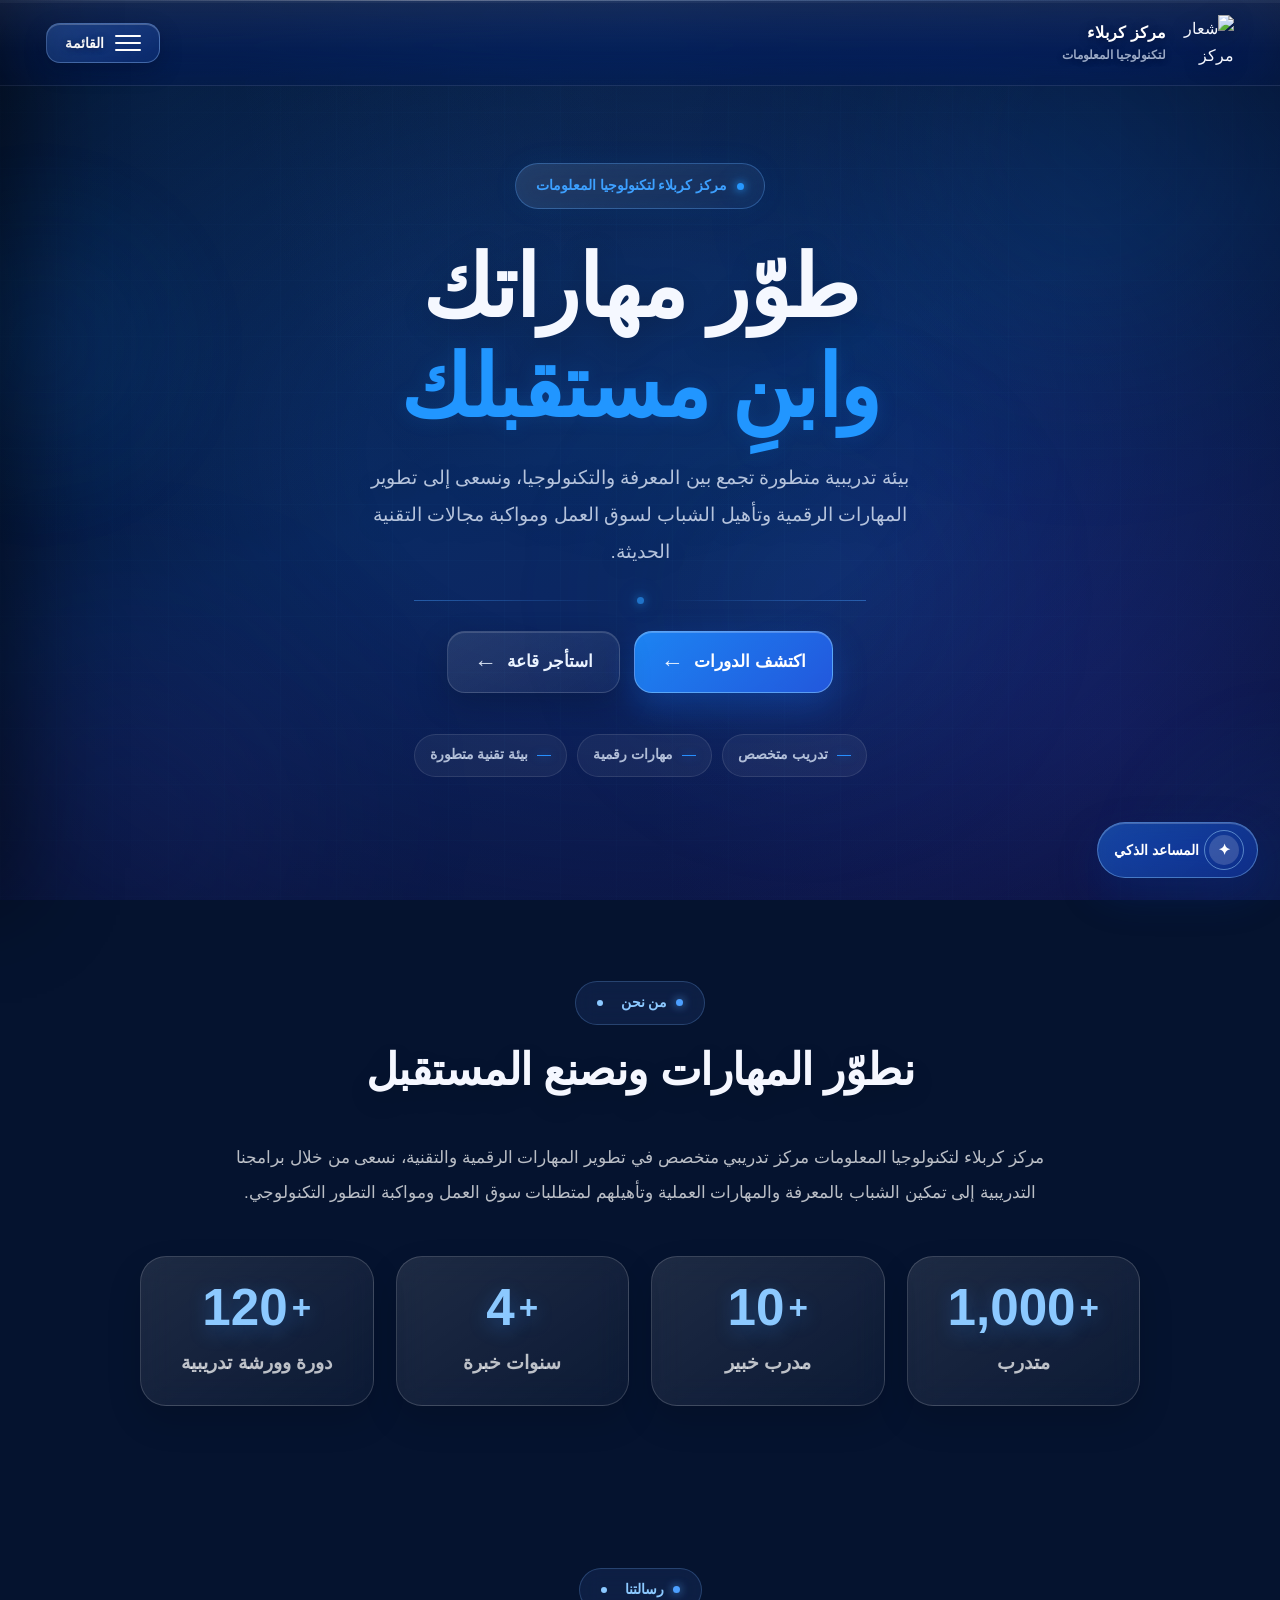
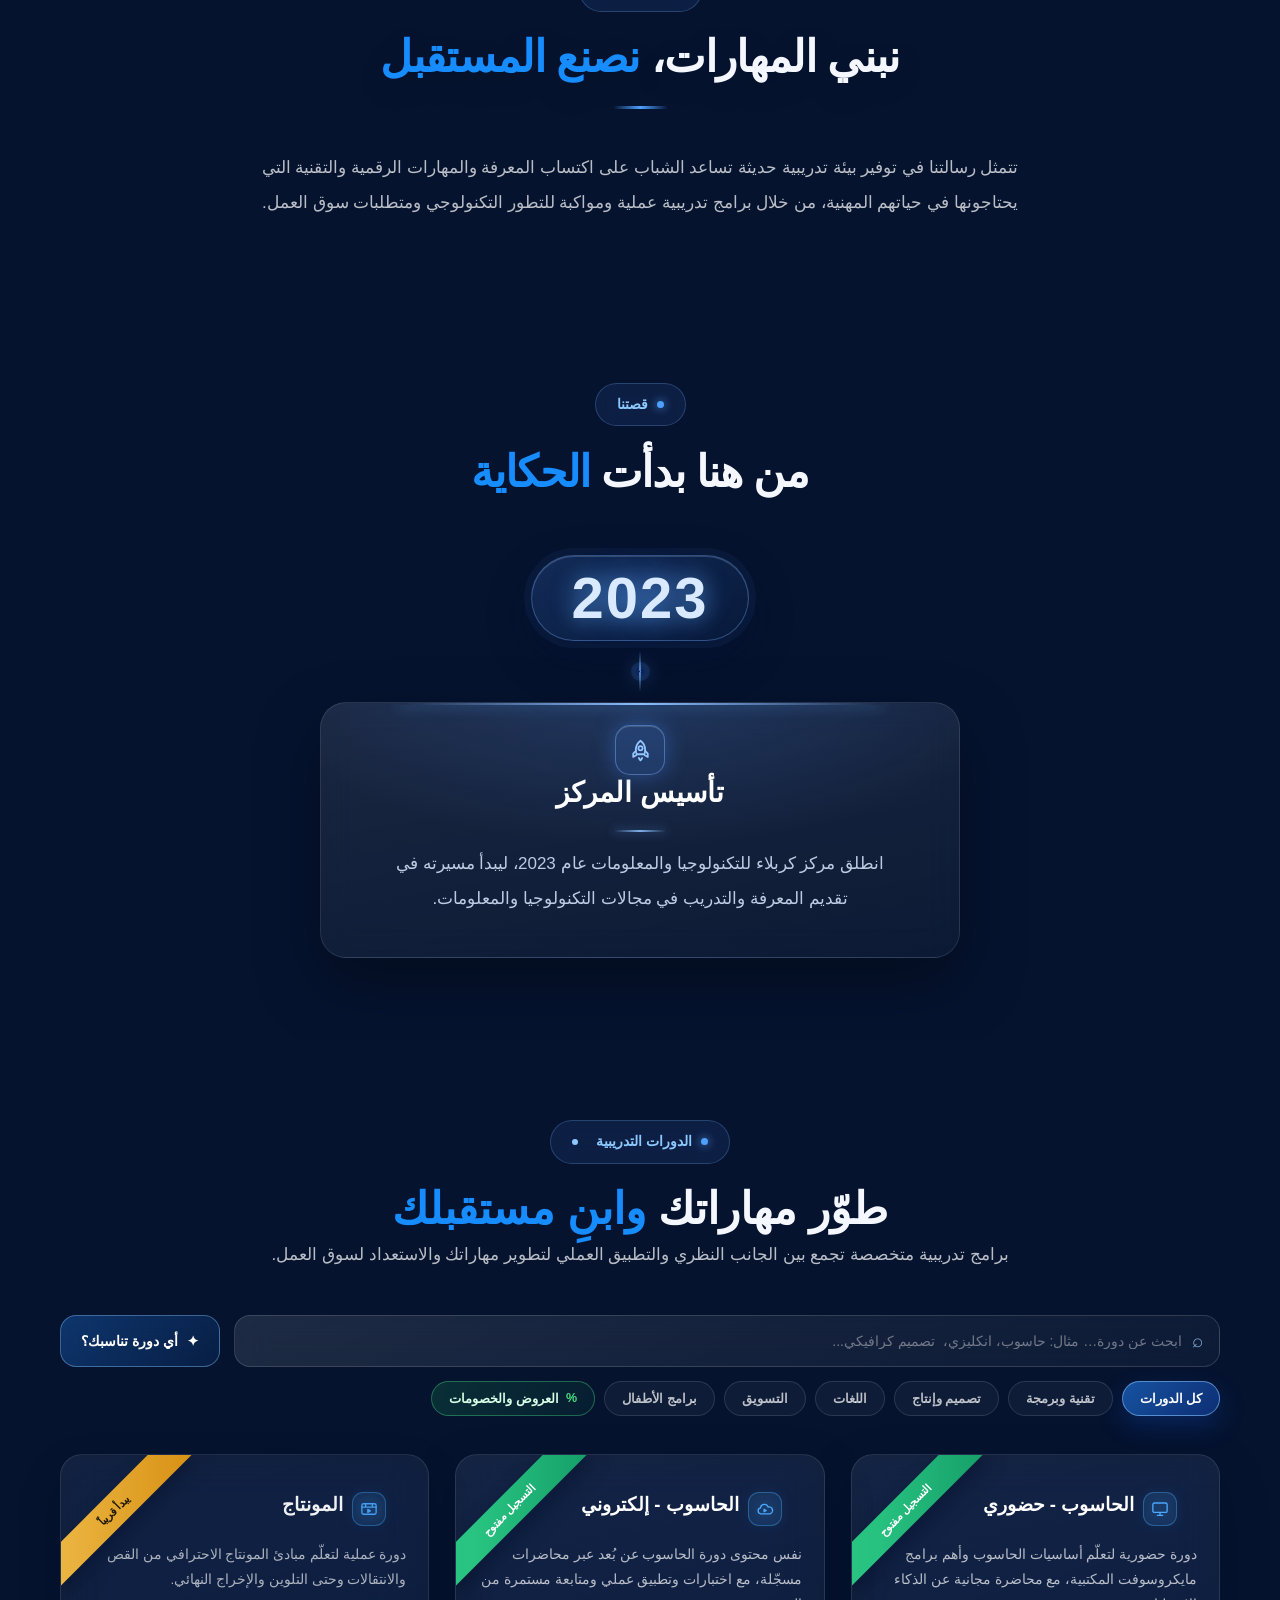
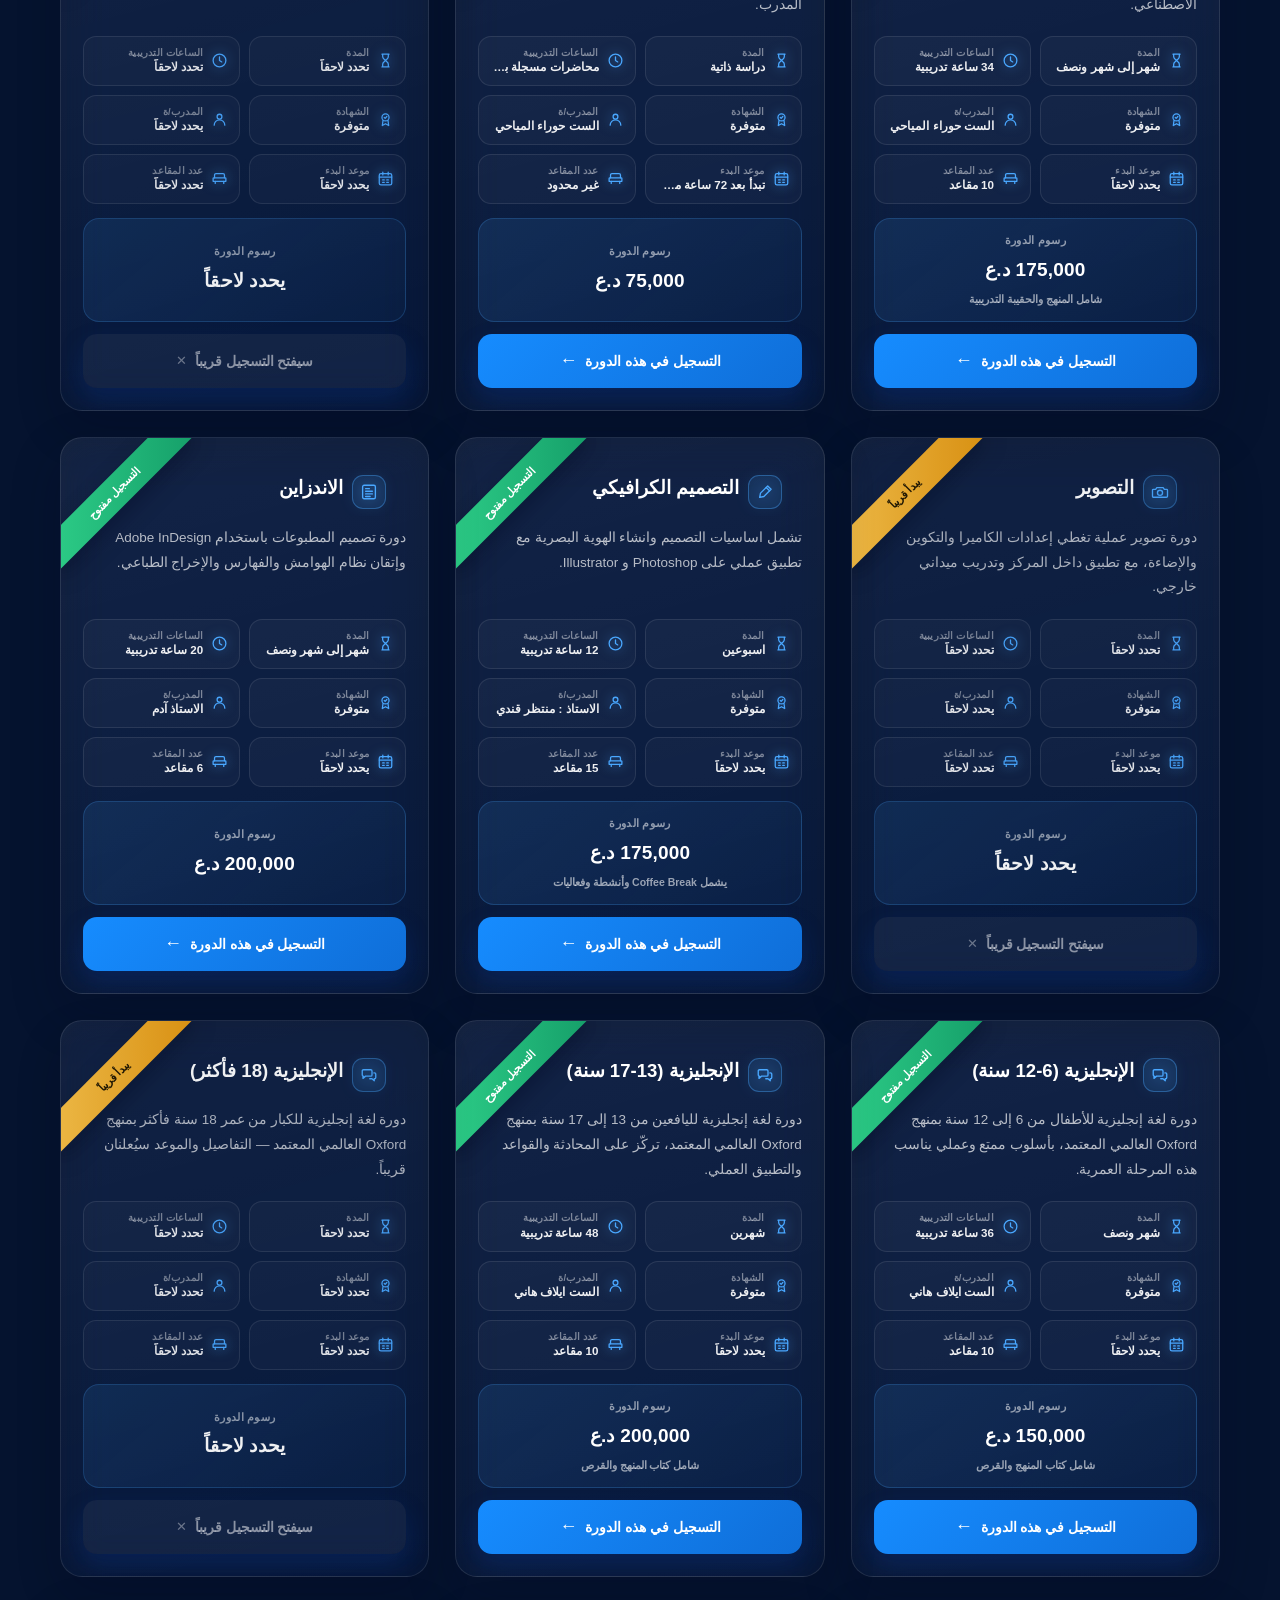
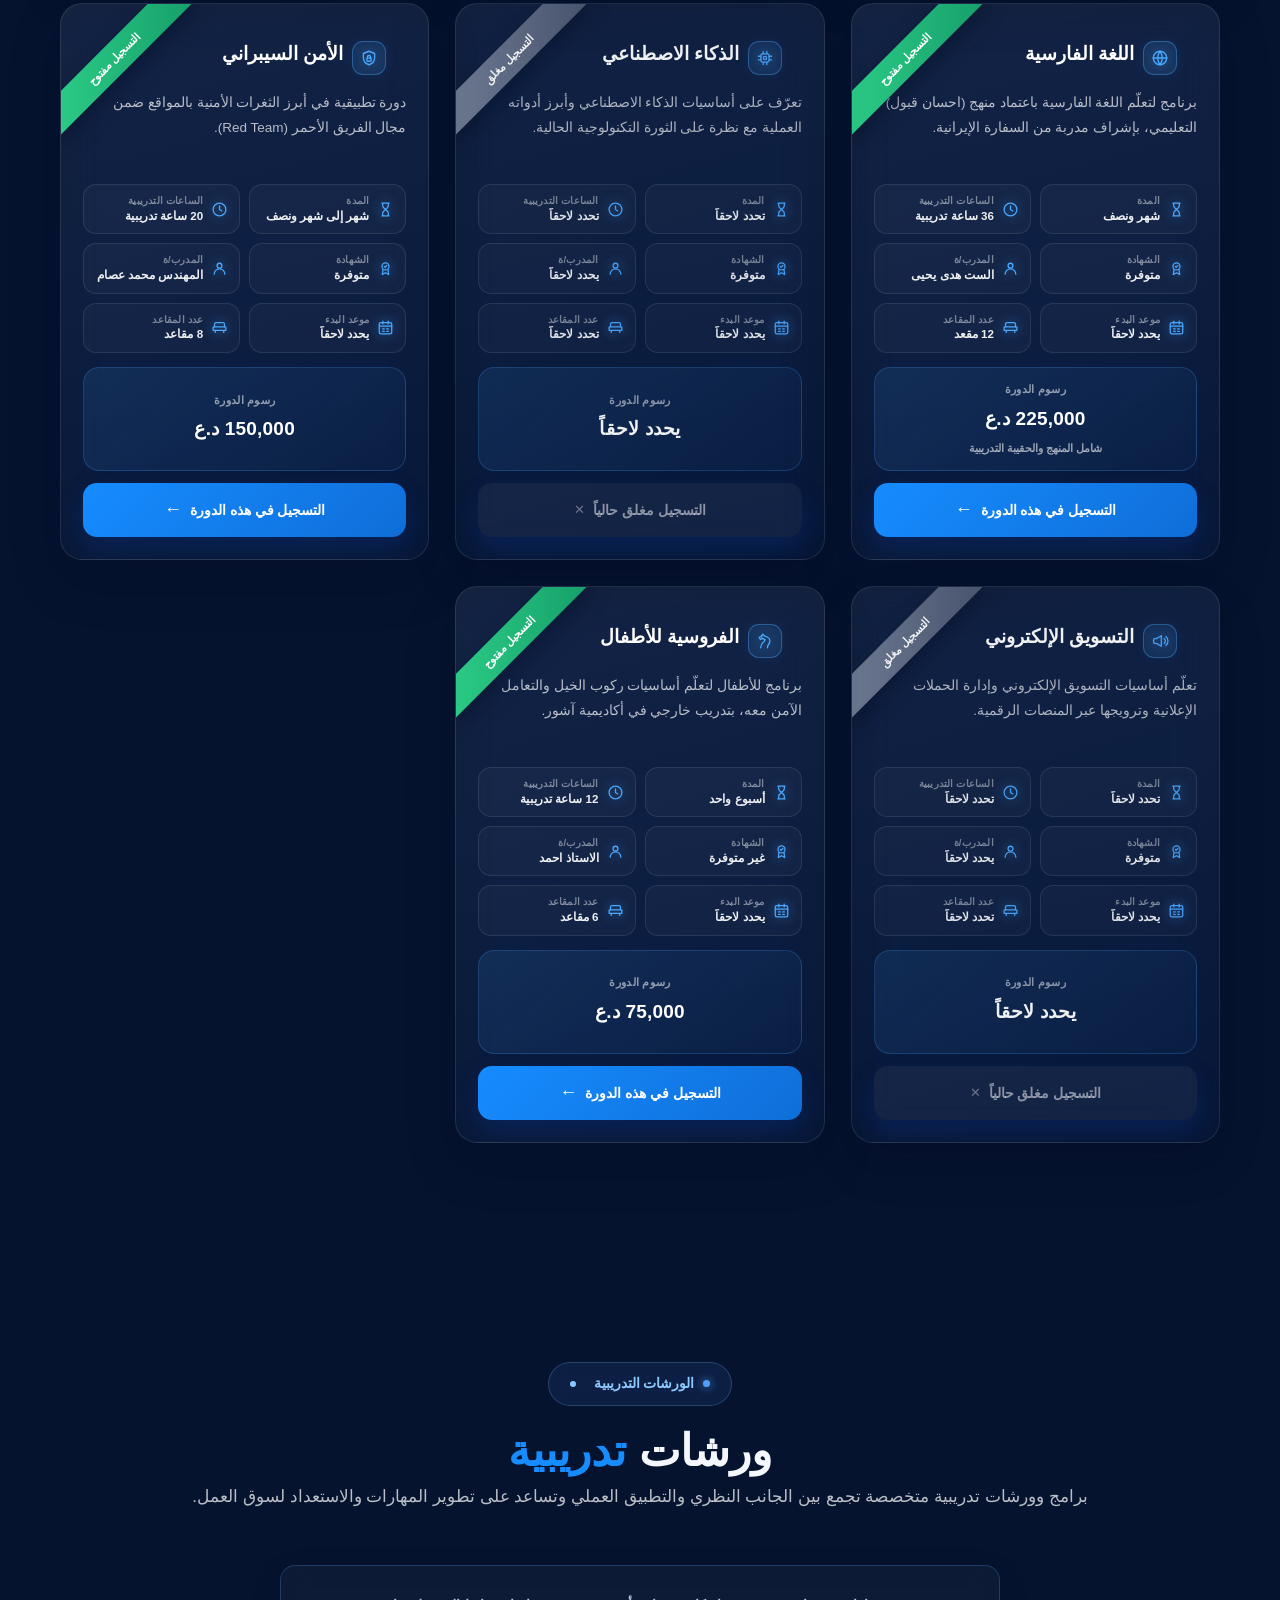
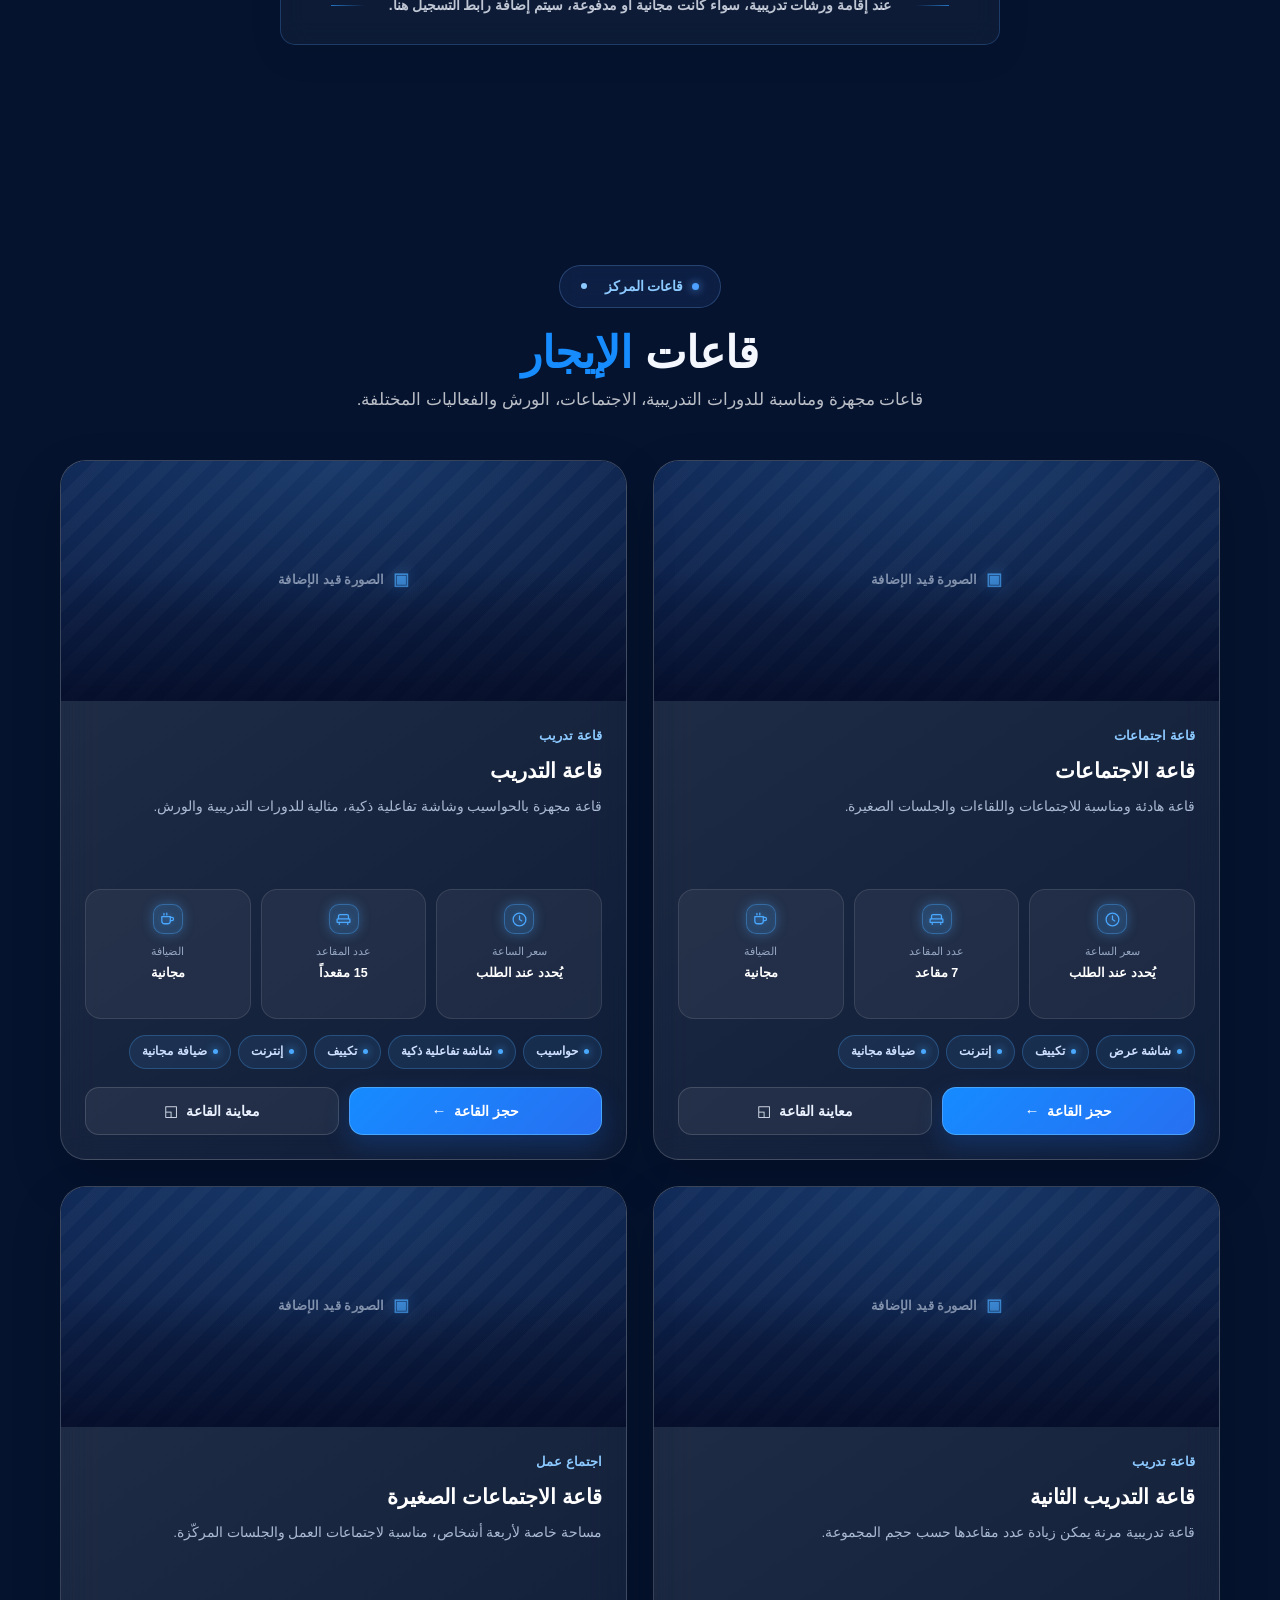
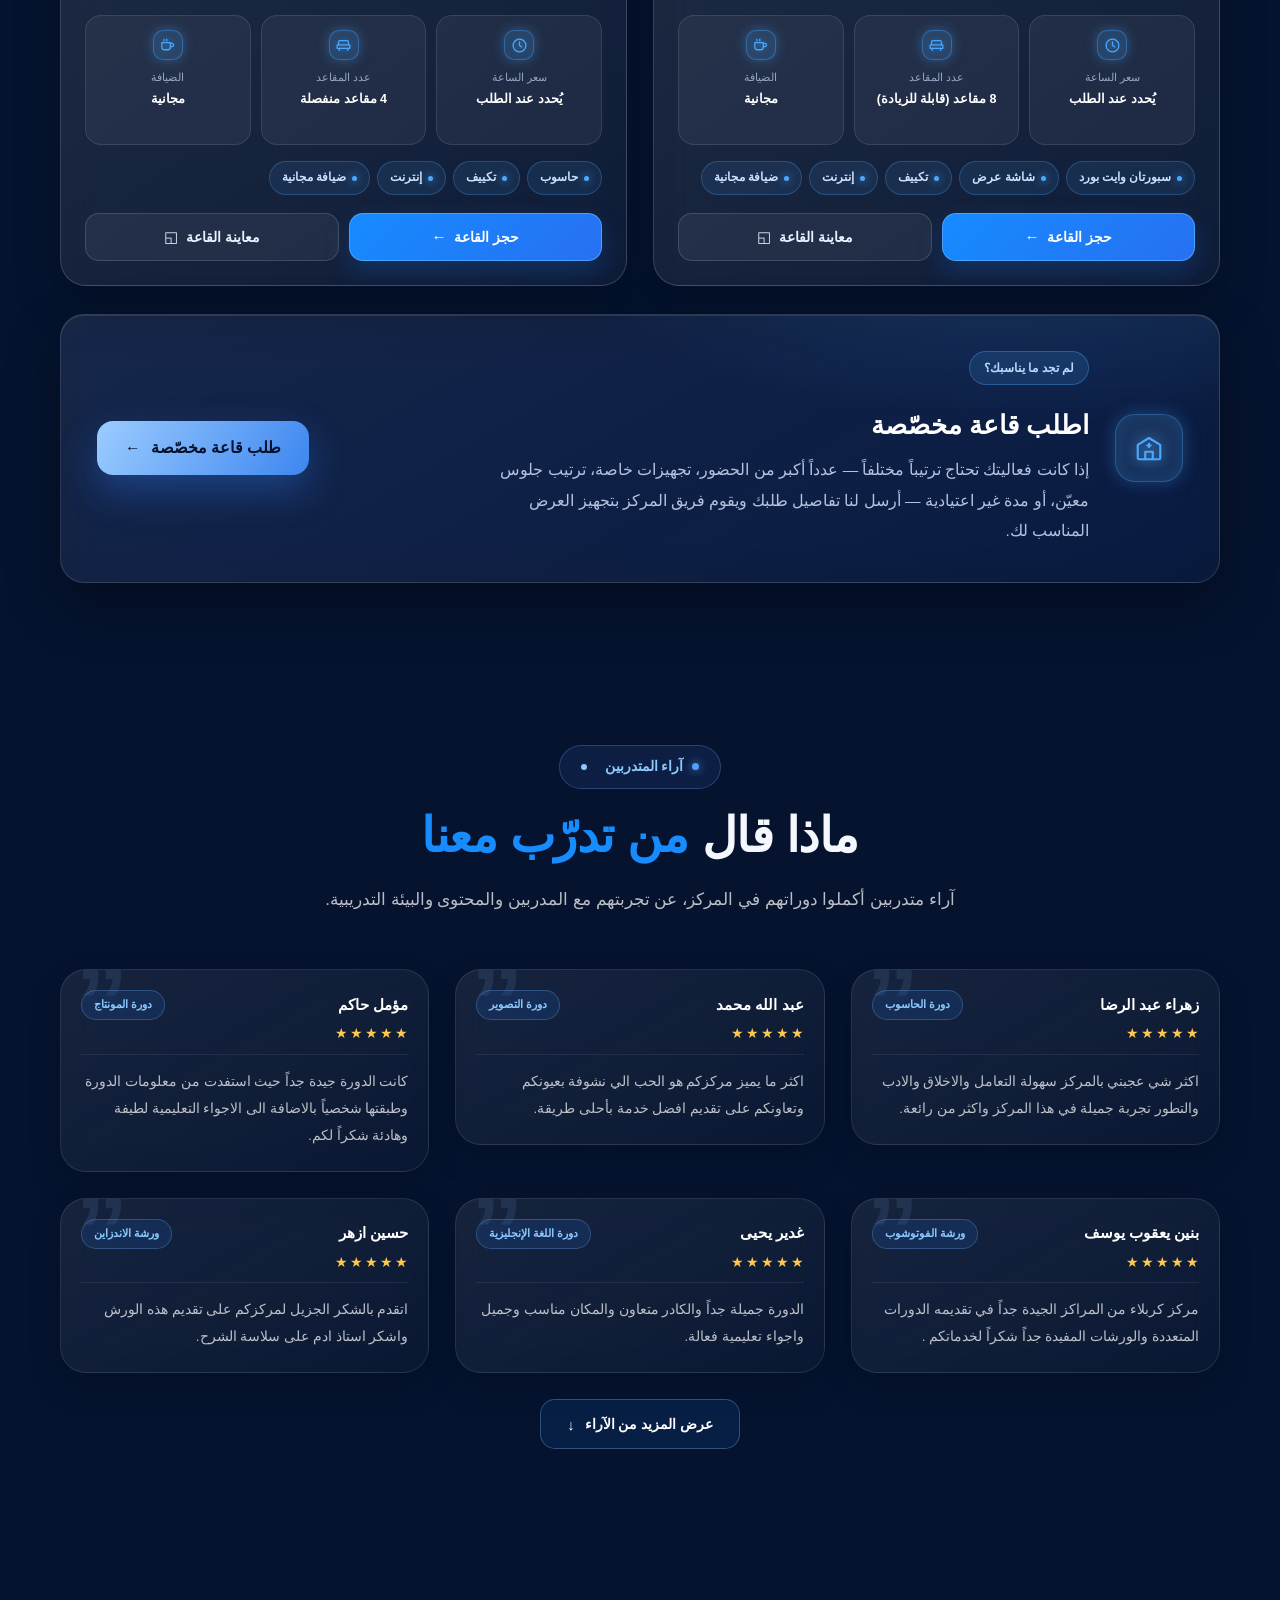
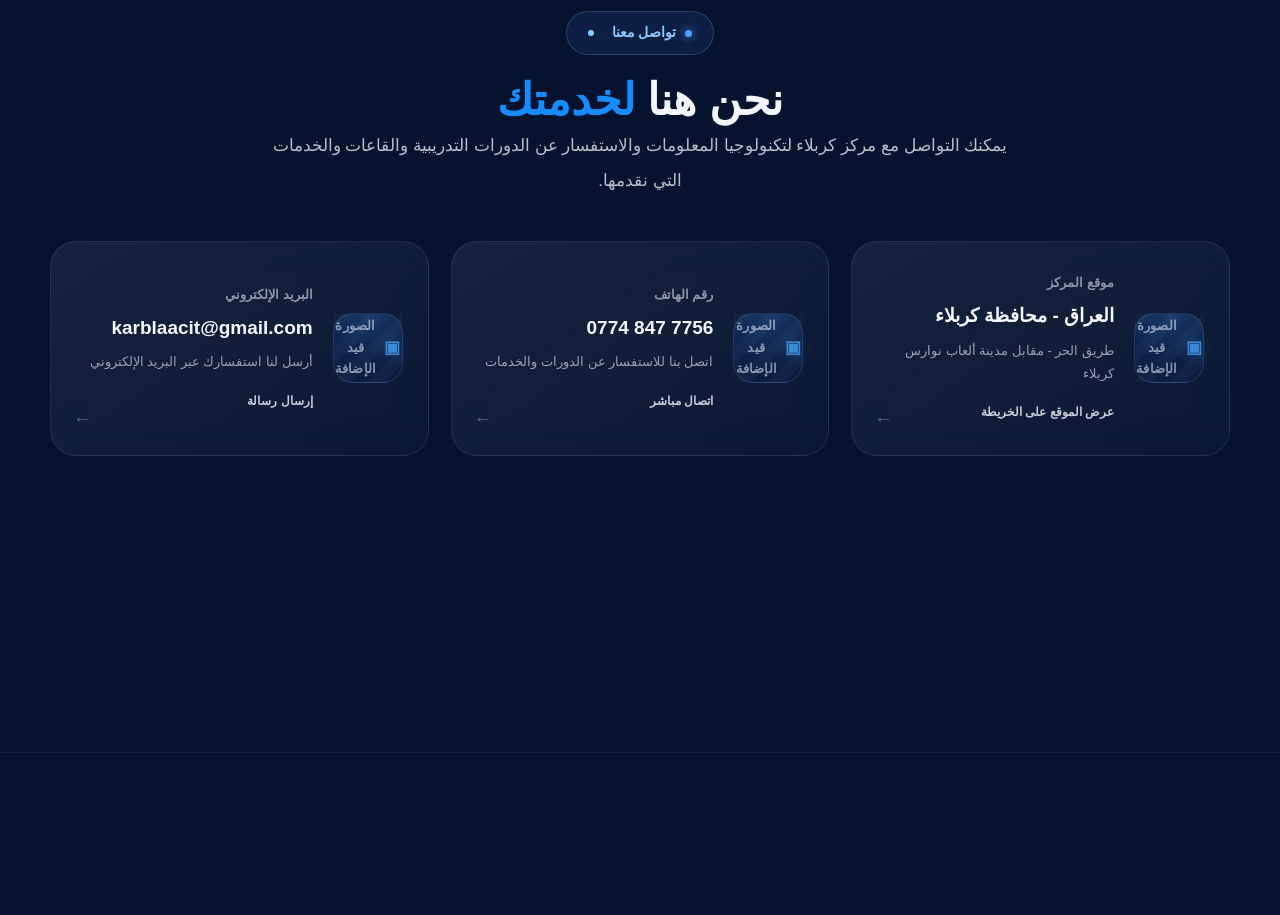
==== commit beec34fb: "Add files via upload" ====
--- a/index.html
+++ b/index.html
@@ -1327,7 +1327,7 @@
 
                         <div class="contact-info">
                             <span class="contact-label">موقع المركز</span>
-                            <h3>العراق - محافظة كربلاء</h3>
+                            <h3 class="contact-value-rtl" dir="rtl">العراق - محافظة كربلاء</h3>
                             <p>طريق الحر - مقابل مدينة ألعاب نوارس كربلاء</p>
                             <span class="contact-action">عرض الموقع على الخريطة</span>
                         </div>
@@ -1346,7 +1346,7 @@
 
                         <div class="contact-info">
                             <span class="contact-label">رقم الهاتف</span>
-                            <h3>0774 847 7756</h3>
+                            <h3 class="contact-value-ltr" dir="ltr">0774 847 7756</h3>
                             <p>اتصل بنا للاستفسار عن الدورات والخدمات</p>
                             <span class="contact-action">اتصال مباشر</span>
                         </div>
@@ -1365,7 +1365,7 @@
 
                         <div class="contact-info">
                             <span class="contact-label">البريد الإلكتروني</span>
-                            <h3>karblaacit@gmail.com</h3>
+                            <h3 class="contact-value-ltr" dir="ltr">karblaacit@gmail.com</h3>
                             <p>أرسل لنا استفسارك عبر البريد الإلكتروني</p>
                             <span class="contact-action">إرسال رسالة</span>
                         </div>
--- a/style.css
+++ b/style.css
@@ -162,14 +162,14 @@
 
 .reveal {
     opacity: 0;
-    transform: translateY(28px);
+    transform: translateX(52px);
     transition: opacity 0.8s cubic-bezier(0.16,1,0.3,1), transform 0.8s cubic-bezier(0.16,1,0.3,1);
     transition-delay: var(--d, 0s);
 }
 
 .reveal.in-view {
     opacity: 1;
-    transform: translateY(0);
+    transform: none;
 }
 
 @media (prefers-reduced-motion: reduce) {
@@ -2739,9 +2739,11 @@
 .contact-container { width: min(1200px, 100%); margin: 0 auto; }
 .contact-heading { text-align: center; max-width: 760px; margin: 0 auto 65px; }
 
-.contact-content { display: grid; grid-template-columns: repeat(3, 1fr); gap: 22px; }
+.contact-content { display: grid; grid-template-columns: repeat(3, 1fr); gap: 22px; direction: rtl; }
 
 .contact-card {
+    direction: rtl;
+    text-align: right;
     position: relative;
     display: flex;
     align-items: center;
@@ -2783,6 +2785,23 @@
 .contact-info { position: relative; z-index: 2; min-width: 0; flex: 1; }
 .contact-label { display: block; margin-bottom: 8px; font-size: 13px; font-weight: 700; opacity: .55; }
 .contact-info h3 { margin: 0 0 8px; font-size: 19px; font-weight: 800; line-height: 1.5; word-break: break-word; }
+
+/* رقم الهاتف والبريد الإلكتروني: تُعرض كوحدة LTR سليمة (بدون
+   انقلاب أو تكسّر بالأرقام/الرموز) لكن تبقى مكانتها من اليمين
+   كباقي عناصر الصفحة، لأن الحاوية أصلاً RTL. */
+.contact-info h3.contact-value-ltr {
+    direction: ltr;
+    unicode-bidi: isolate;
+    text-align: right;
+}
+
+/* عنوان الموقع (العراق - محافظة كربلاء): يُعزل كوحدة RTL مستقلة
+   حتى لا يتأثر ترتيب الكلمات بأي سياق التفاف نص حوله. */
+.contact-info h3.contact-value-rtl {
+    direction: rtl;
+    unicode-bidi: isolate;
+    text-align: right;
+}
 .contact-info p { margin: 0 0 12px; font-size: 13px; line-height: 1.8; opacity: .6; }
 .contact-action { display: inline-flex; align-items: center; font-size: 12px; font-weight: 800; opacity: .8; }
 
@@ -4865,11 +4884,11 @@
 ===================================================================== */
 
 .reveal {
-    transform: translateY(30px) scale(0.99);
+    transform: translateX(52px);
     transition: opacity 0.85s var(--ease), transform 0.85s var(--ease);
 }
 
-.reveal.in-view { transform: translateY(0) scale(1); }
+.reveal.in-view { transform: none; }
 
 /* البطاقات: رفع أنعم */
 .course-card,
@@ -14865,13 +14884,13 @@
 .d-7    { --d: 7; }
 .d-8    { --d: 8; }
 .d-0s   { --d: 0.0s; }
-.d-005s { --d: 0.05s; }
-.d-01s  { --d: 0.1s; }
-.d-015s { --d: 0.15s; }
-.d-02s  { --d: 0.2s; }
-.d-025s { --d: 0.25s; }
-.d-03s  { --d: 0.3s; }
-.d-035s { --d: 0.35s; }
+.d-005s { --d: 0.08s; }
+.d-01s  { --d: 0.16s; }
+.d-015s { --d: 0.24s; }
+.d-02s  { --d: 0.32s; }
+.d-025s { --d: 0.4s; }
+.d-03s  { --d: 0.48s; }
+.d-035s { --d: 0.56s; }
 
 /* حقل فخّ مكافحة البوتات — مخفي تماماً عن المستخدم الحقيقي وقارئ الشاشة */
 .kcit-honeypot {
@@ -14880,4 +14899,585 @@
     width: 1px;
     height: 1px;
     overflow: hidden;
-}+}
+
+/* =====================================================================
+   V75 — أيقونة النيون بجانب اسم الدورة: زخرفية فقط (بلا نقر)
+===================================================================== */
+
+.course-title-ico,
+.course-title-ico.ico-static {
+    pointer-events: none !important;
+    cursor: default !important;
+}
+
+.course-title-ico:hover,
+.course-title-ico:focus,
+.course-title-ico:active {
+    transform: none !important;
+}
+
+/* =====================================================================
+   V76 — شريط الورشة المتحرك داخل الهيرو
+===================================================================== */
+
+.hero-ticker {
+    display: block;
+    width: 100%;
+    max-width: 720px;
+    margin: 0 auto clamp(18px, 2.4vw, 26px);
+    padding: 0;
+    overflow: hidden;
+    border-radius: 999px;
+    border: 1px solid rgba(74, 168, 255, 0.42);
+    background:
+        linear-gradient(110deg,
+            rgba(31, 111, 224, 0.30),
+            rgba(74, 168, 255, 0.18) 45%,
+            rgba(31, 111, 224, 0.30));
+    box-shadow:
+        0 0 0 1px rgba(255, 255, 255, 0.05) inset,
+        0 10px 28px rgba(10, 30, 77, 0.45),
+        0 0 22px rgba(74, 168, 255, 0.22);
+    text-decoration: none;
+    color: #eaf4ff;
+    position: relative;
+    z-index: 3;
+    -webkit-mask-image: linear-gradient(90deg, transparent, #000 5%, #000 95%, transparent);
+    mask-image: linear-gradient(90deg, transparent, #000 5%, #000 95%, transparent);
+    animation: hero-ticker-glow 3.6s ease-in-out infinite;
+}
+
+@keyframes hero-ticker-glow {
+    0%, 100% { box-shadow: 0 0 0 1px rgba(255,255,255,.05) inset, 0 10px 28px rgba(10,30,77,.45), 0 0 18px rgba(74,168,255,.18); }
+    50%      { box-shadow: 0 0 0 1px rgba(255,255,255,.07) inset, 0 10px 28px rgba(10,30,77,.45), 0 0 32px rgba(74,168,255,.38); }
+}
+
+.hero-ticker-track {
+    display: flex;
+    flex-wrap: nowrap;
+    width: 100%;
+    overflow-x: auto;
+    overflow-y: hidden;
+    scrollbar-width: none;
+    direction: ltr;
+    padding: 9px 0;
+}
+
+.hero-ticker-track::-webkit-scrollbar { display: none; }
+
+.hero-ticker-item {
+    flex: 0 0 auto;
+    display: inline-flex;
+    align-items: center;
+    gap: 10px;
+    padding-inline: 14px;
+    direction: rtl;
+    white-space: nowrap;
+}
+
+.hero-ticker-badge {
+    flex: 0 0 auto;
+    font-size: 11.5px;
+    font-weight: 900;
+    letter-spacing: .2px;
+    padding: 4px 11px;
+    border-radius: 999px;
+    background: linear-gradient(135deg, #4aa8ff, #1f6fe0);
+    color: #fff;
+    box-shadow: 0 3px 10px rgba(31, 111, 224, .45);
+}
+
+.hero-ticker-text {
+    font-style: normal;
+    font-size: 13.5px;
+    font-weight: 700;
+    color: #dfeeff;
+}
+
+@media (hover: hover) and (pointer: fine) {
+    a.hero-ticker:hover {
+        border-color: rgba(74, 168, 255, 0.75);
+        background:
+            linear-gradient(110deg,
+                rgba(31, 111, 224, 0.42),
+                rgba(74, 168, 255, 0.26) 45%,
+                rgba(31, 111, 224, 0.42));
+    }
+    a.hero-ticker:hover .hero-ticker-text { color: #ffffff; }
+}
+
+a.hero-ticker { cursor: pointer; }
+
+@media (max-width: 600px) {
+    .hero-ticker       { max-width: 100%; border-radius: 16px; }
+    .hero-ticker-text  { font-size: 12.5px; }
+    .hero-ticker-badge { font-size: 10.5px; padding: 3px 9px; }
+}
+
+@media (prefers-reduced-motion: reduce) {
+    .hero-ticker { animation: none; }
+}
+
+@media print { .hero-ticker { display: none !important; } }
+
+
+/* =====================================================================
+   V77 — تحسين شريط الهيرو + بطاقة الورشة + نافذة التفاصيل
+===================================================================== */
+
+/* ---------- 1) شريط الهيرو: أنظف وأهدأ ---------- */
+
+.hero-ticker {
+    max-width: 660px;
+    border-radius: 14px;
+    border: 1px solid rgba(126, 190, 255, 0.30);
+    background:
+        linear-gradient(180deg,
+            rgba(20, 58, 124, 0.72),
+            rgba(12, 38, 86, 0.72));
+    backdrop-filter: blur(10px) saturate(1.3);
+    -webkit-backdrop-filter: blur(10px) saturate(1.3);
+    box-shadow: 0 8px 24px rgba(4, 16, 42, 0.45);
+    animation: none;
+    margin-bottom: clamp(20px, 2.6vw, 30px);
+    -webkit-mask-image: linear-gradient(90deg, transparent, #000 8%, #000 92%, transparent);
+    mask-image: linear-gradient(90deg, transparent, #000 8%, #000 92%, transparent);
+}
+
+.hero-ticker-track { padding: 10px 0; }
+
+.hero-ticker-item {
+    gap: 12px;
+    padding-inline: 18px;
+}
+
+.hero-ticker-badge {
+    font-size: 11px;
+    font-weight: 800;
+    letter-spacing: .3px;
+    padding: 4px 12px;
+    background: linear-gradient(135deg, #5fb4ff, #2a78e6);
+    box-shadow: 0 2px 8px rgba(31, 111, 224, .40);
+}
+
+.hero-ticker-text {
+    font-size: 13px;
+    font-weight: 600;
+    letter-spacing: .1px;
+    color: rgba(226, 240, 255, .92);
+}
+
+@media (hover: hover) and (pointer: fine) {
+    a.hero-ticker:hover {
+        border-color: rgba(126, 190, 255, 0.55);
+        box-shadow: 0 10px 28px rgba(4, 16, 42, 0.55), 0 0 18px rgba(74, 168, 255, 0.18);
+    }
+}
+
+@media (max-width: 600px) {
+    .hero-ticker       { border-radius: 12px; }
+    .hero-ticker-item  { gap: 9px; padding-inline: 13px; }
+    .hero-ticker-text  { font-size: 12px; }
+}
+
+
+/* ---------- 2) بطاقة الورشة: شرائح سريعة بدل شبكة التفاصيل ---------- */
+
+.next-event-quick {
+    display: flex;
+    flex-wrap: wrap;
+    justify-content: center;
+    gap: 10px;
+    margin: clamp(16px, 2vw, 22px) 0 clamp(20px, 2.4vw, 26px);
+}
+
+.next-event-quick .neq-chip {
+    display: inline-flex;
+    align-items: center;
+    padding: 8px 16px;
+    border-radius: 999px;
+    border: 1px solid rgba(255, 255, 255, 0.12);
+    background: rgba(255, 255, 255, 0.05);
+}
+
+.next-event-quick .neq-chip b {
+    font-size: 13px;
+    font-weight: 700;
+    color: rgba(226, 240, 255, .92);
+}
+
+.next-event-quick .neq-free {
+    border-color: rgba(46, 204, 133, 0.42);
+    background: rgba(46, 204, 133, 0.12);
+}
+
+.next-event-quick .neq-free b { color: #7ef0bb; }
+
+.next-event-summary { max-width: 640px; margin-inline: auto; }
+
+.next-event-actions { gap: 12px; }
+
+
+/* ---------- 3) نافذة تفاصيل الورشة ---------- */
+
+body.evd-locked { overflow: hidden; }
+
+.evd-shell {
+    position: fixed;
+    inset: 0;
+    z-index: 9000;
+    display: flex;
+    align-items: center;
+    justify-content: center;
+    padding: 20px;
+    opacity: 0;
+    visibility: hidden;
+    transition: opacity .28s ease, visibility .28s ease;
+}
+
+.evd-shell.is-open { opacity: 1; visibility: visible; }
+
+.evd-shell .modal-overlay-base {
+    position: absolute;
+    inset: 0;
+    background: rgba(4, 14, 36, 0.72);
+    backdrop-filter: blur(6px);
+    -webkit-backdrop-filter: blur(6px);
+}
+
+.evd-card {
+    position: relative;
+    z-index: 1;
+    width: min(520px, 100%);
+    max-height: 88vh;
+    overflow-y: auto;
+    padding: 26px 24px 24px !important;
+    border-radius: 24px;
+    border: 1px solid rgba(126, 190, 255, 0.22);
+    background: linear-gradient(180deg, #12305f, #0b2246);
+    box-shadow: 0 26px 70px rgba(3, 12, 32, 0.65);
+    transform: translateY(16px) scale(.98);
+    transition: transform .32s cubic-bezier(.22,.9,.3,1);
+}
+
+.evd-shell.is-open .evd-card { transform: translateY(0) scale(1); }
+
+.evd-card .modal-close {
+    position: absolute;
+    inset-inline-start: 16px;
+    top: 14px;
+    width: 34px; height: 34px;
+    display: grid; place-items: center;
+    border: 0; border-radius: 50%;
+    background: rgba(255, 255, 255, 0.08);
+    color: #dfeaff;
+    font-size: 20px; line-height: 1;
+    cursor: pointer;
+    transition: background .25s ease;
+}
+
+.evd-card .modal-close:hover { background: rgba(255, 255, 255, 0.16); }
+
+.evd-head { text-align: center; margin-bottom: 20px; }
+
+.evd-eyebrow {
+    display: inline-block;
+    font-size: 11.5px;
+    font-weight: 800;
+    letter-spacing: .4px;
+    color: #8ec6ff;
+    padding: 4px 13px;
+    border-radius: 999px;
+    border: 1px solid rgba(126, 190, 255, .30);
+    background: rgba(74, 168, 255, .10);
+    margin-bottom: 12px;
+}
+
+.evd-head h2 {
+    margin: 0 0 8px;
+    font-size: clamp(18px, 2.4vw, 21px);
+    font-weight: 900;
+    color: #f2f8ff;
+    line-height: 1.5;
+}
+
+.evd-summary {
+    margin: 0;
+    font-size: 13.5px;
+    line-height: 1.9;
+    color: rgba(214, 232, 255, .70);
+}
+
+.evd-rows { display: grid; gap: 10px; }
+
+.evd-row {
+    display: flex;
+    align-items: center;
+    gap: 13px;
+    padding: 12px 14px;
+    border-radius: 15px;
+    border: 1px solid rgba(255, 255, 255, 0.08);
+    background: rgba(255, 255, 255, 0.04);
+}
+
+.evd-ico {
+    flex: 0 0 auto;
+    width: 36px; height: 36px;
+    display: grid; place-items: center;
+    border-radius: 11px;
+    color: #79bbff;
+    background: rgba(74, 168, 255, 0.12);
+    border: 1px solid rgba(126, 190, 255, 0.22);
+}
+
+.evd-ico svg { width: 19px; height: 19px; }
+
+.evd-txt { display: flex; flex-direction: column; gap: 3px; min-width: 0; }
+.evd-txt small { font-size: 11px; font-weight: 700; color: rgba(190, 214, 244, .62); }
+.evd-txt strong { font-size: 13.5px; font-weight: 700; color: #eaf3ff; line-height: 1.65; }
+
+.evd-cta {
+    display: flex;
+    align-items: center;
+    justify-content: center;
+    gap: 10px;
+    margin-top: 20px;
+    padding: 14px 20px;
+    border-radius: 15px;
+    background: linear-gradient(135deg, #4aa8ff, #1f6fe0);
+    color: #fff;
+    font-size: 14.5px;
+    font-weight: 800;
+    text-decoration: none;
+    box-shadow: 0 10px 24px rgba(31, 111, 224, .38);
+    transition: transform .25s ease, box-shadow .3s ease;
+}
+
+.evd-cta b { font-weight: 900; }
+
+@media (hover: hover) and (pointer: fine) {
+    .evd-cta:hover { transform: translateY(-2px); box-shadow: 0 14px 30px rgba(31, 111, 224, .52); }
+}
+
+@media (max-width: 600px) {
+    .evd-shell { padding: 0; align-items: flex-end; }
+    .evd-card  { width: 100%; max-height: 92vh; border-radius: 24px 24px 0 0; }
+}
+
+@media (prefers-reduced-motion: reduce) {
+    .evd-shell, .evd-card { transition: none; }
+}
+
+/* =====================================================================
+   V78 — إعلان الورشة المنبثق (بدل شريط الهيرو)
+===================================================================== */
+
+/* إخفاء أي بقايا من شريط الهيرو السابق */
+.hero-ticker { display: none !important; }
+
+body.wsp-locked { overflow: hidden; }
+
+.wsp-shell {
+    position: fixed;
+    inset: 0;
+    z-index: 9500;
+    display: flex;
+    align-items: center;
+    justify-content: center;
+    padding: 20px;
+    opacity: 0;
+    visibility: hidden;
+    transition: opacity .35s ease, visibility .35s ease;
+}
+
+.wsp-shell.is-open { opacity: 1; visibility: visible; }
+
+.wsp-overlay {
+    position: absolute;
+    inset: 0;
+    background: rgba(3, 12, 32, 0.78);
+    backdrop-filter: blur(7px);
+    -webkit-backdrop-filter: blur(7px);
+}
+
+.wsp-card {
+    position: relative;
+    z-index: 1;
+    width: min(430px, 100%);
+    max-height: 90vh;
+    overflow-y: auto;
+    padding: 34px 26px 26px;
+    text-align: center;
+    border-radius: 26px;
+    border: 1px solid rgba(126, 190, 255, 0.26);
+    background:
+        radial-gradient(120% 90% at 50% -10%, rgba(74,168,255,.22), transparent 60%),
+        linear-gradient(180deg, #13325f, #0a1f42);
+    box-shadow: 0 30px 80px rgba(2, 9, 26, 0.7);
+    transform: translateY(26px) scale(.94);
+    opacity: 0;
+    transition: transform .45s cubic-bezier(.2,.9,.25,1), opacity .35s ease;
+}
+
+.wsp-shell.is-open .wsp-card { transform: translateY(0) scale(1); opacity: 1; }
+
+.wsp-card::-webkit-scrollbar { width: 0; }
+
+.wsp-glow {
+    position: absolute;
+    inset-inline: 0;
+    top: -70px;
+    height: 180px;
+    pointer-events: none;
+    background: radial-gradient(50% 60% at 50% 50%, rgba(74,168,255,.30), transparent 70%);
+    filter: blur(10px);
+}
+
+.wsp-close {
+    position: absolute;
+    inset-inline-start: 14px;
+    top: 13px;
+    width: 32px; height: 32px;
+    display: grid; place-items: center;
+    border: 0; border-radius: 50%;
+    background: rgba(255,255,255,.08);
+    color: #dbe8ff;
+    font-size: 19px; line-height: 1;
+    cursor: pointer;
+    transition: background .25s ease;
+    z-index: 2;
+}
+
+.wsp-close:hover { background: rgba(255,255,255,.18); }
+
+.wsp-emblem {
+    position: relative;
+    width: 66px; height: 66px;
+    margin: 0 auto 16px;
+    display: grid; place-items: center;
+    border-radius: 20px;
+    color: #8ecaff;
+    background: rgba(74, 168, 255, 0.12);
+    border: 1px solid rgba(126, 190, 255, 0.30);
+    box-shadow: 0 0 26px rgba(74,168,255,.20) inset;
+}
+
+.wsp-emblem svg { width: 32px; height: 32px; }
+
+.wsp-badge {
+    position: relative;
+    display: inline-block;
+    font-size: 11.5px;
+    font-weight: 900;
+    letter-spacing: .3px;
+    color: #7ef0bb;
+    padding: 5px 15px;
+    border-radius: 999px;
+    border: 1px solid rgba(46, 204, 133, 0.40);
+    background: rgba(46, 204, 133, 0.12);
+    margin-bottom: 13px;
+}
+
+.wsp-title {
+    position: relative;
+    margin: 0 0 9px;
+    font-size: clamp(19px, 2.6vw, 23px);
+    font-weight: 900;
+    color: #f4f9ff;
+    line-height: 1.5;
+}
+
+.wsp-sub {
+    position: relative;
+    margin: 0 0 20px;
+    font-size: 13px;
+    line-height: 1.9;
+    color: rgba(212, 231, 255, .68);
+}
+
+.wsp-lines {
+    position: relative;
+    display: grid;
+    gap: 9px;
+    text-align: start;
+    margin-bottom: 22px;
+}
+
+.wsp-line {
+    display: flex;
+    align-items: center;
+    gap: 11px;
+    padding: 11px 13px;
+    border-radius: 14px;
+    border: 1px solid rgba(255,255,255,.07);
+    background: rgba(255,255,255,.04);
+    font-size: 13px;
+    font-weight: 600;
+    color: #e6f1ff;
+    line-height: 1.7;
+}
+
+.wsp-ico {
+    flex: 0 0 auto;
+    width: 30px; height: 30px;
+    display: grid; place-items: center;
+    border-radius: 10px;
+    color: #7cbcff;
+    background: rgba(74,168,255,.12);
+}
+
+.wsp-ico svg { width: 17px; height: 17px; }
+
+.wsp-actions {
+    position: relative;
+    display: grid;
+    gap: 10px;
+}
+
+.wsp-cta {
+    display: flex;
+    align-items: center;
+    justify-content: center;
+    gap: 10px;
+    padding: 15px 20px;
+    border-radius: 15px;
+    background: linear-gradient(135deg, #4aa8ff, #1f6fe0);
+    color: #fff;
+    font-size: 15px;
+    font-weight: 900;
+    text-decoration: none;
+    box-shadow: 0 12px 28px rgba(31,111,224,.42);
+    transition: transform .25s ease, box-shadow .3s ease;
+}
+
+@media (hover: hover) and (pointer: fine) {
+    .wsp-cta:hover { transform: translateY(-2px); box-shadow: 0 16px 34px rgba(31,111,224,.55); }
+}
+
+.wsp-later {
+    padding: 10px;
+    border: 0;
+    background: transparent;
+    color: rgba(190, 214, 244, .62);
+    font: inherit;
+    font-size: 13px;
+    font-weight: 700;
+    cursor: pointer;
+    transition: color .25s ease;
+}
+
+.wsp-later:hover { color: #dce9ff; }
+
+@media (max-width: 600px) {
+    .wsp-shell { padding: 0; align-items: flex-end; }
+    .wsp-card  { width: 100%; max-height: 93vh; border-radius: 26px 26px 0 0; padding: 30px 20px 22px; }
+    .wsp-line  { font-size: 12.5px; }
+}
+
+@media (prefers-reduced-motion: reduce) {
+    .wsp-shell, .wsp-card { transition: opacity .2s ease; }
+    .wsp-card { transform: none; }
+}
+
+@media print { .wsp-shell { display: none !important; } }
